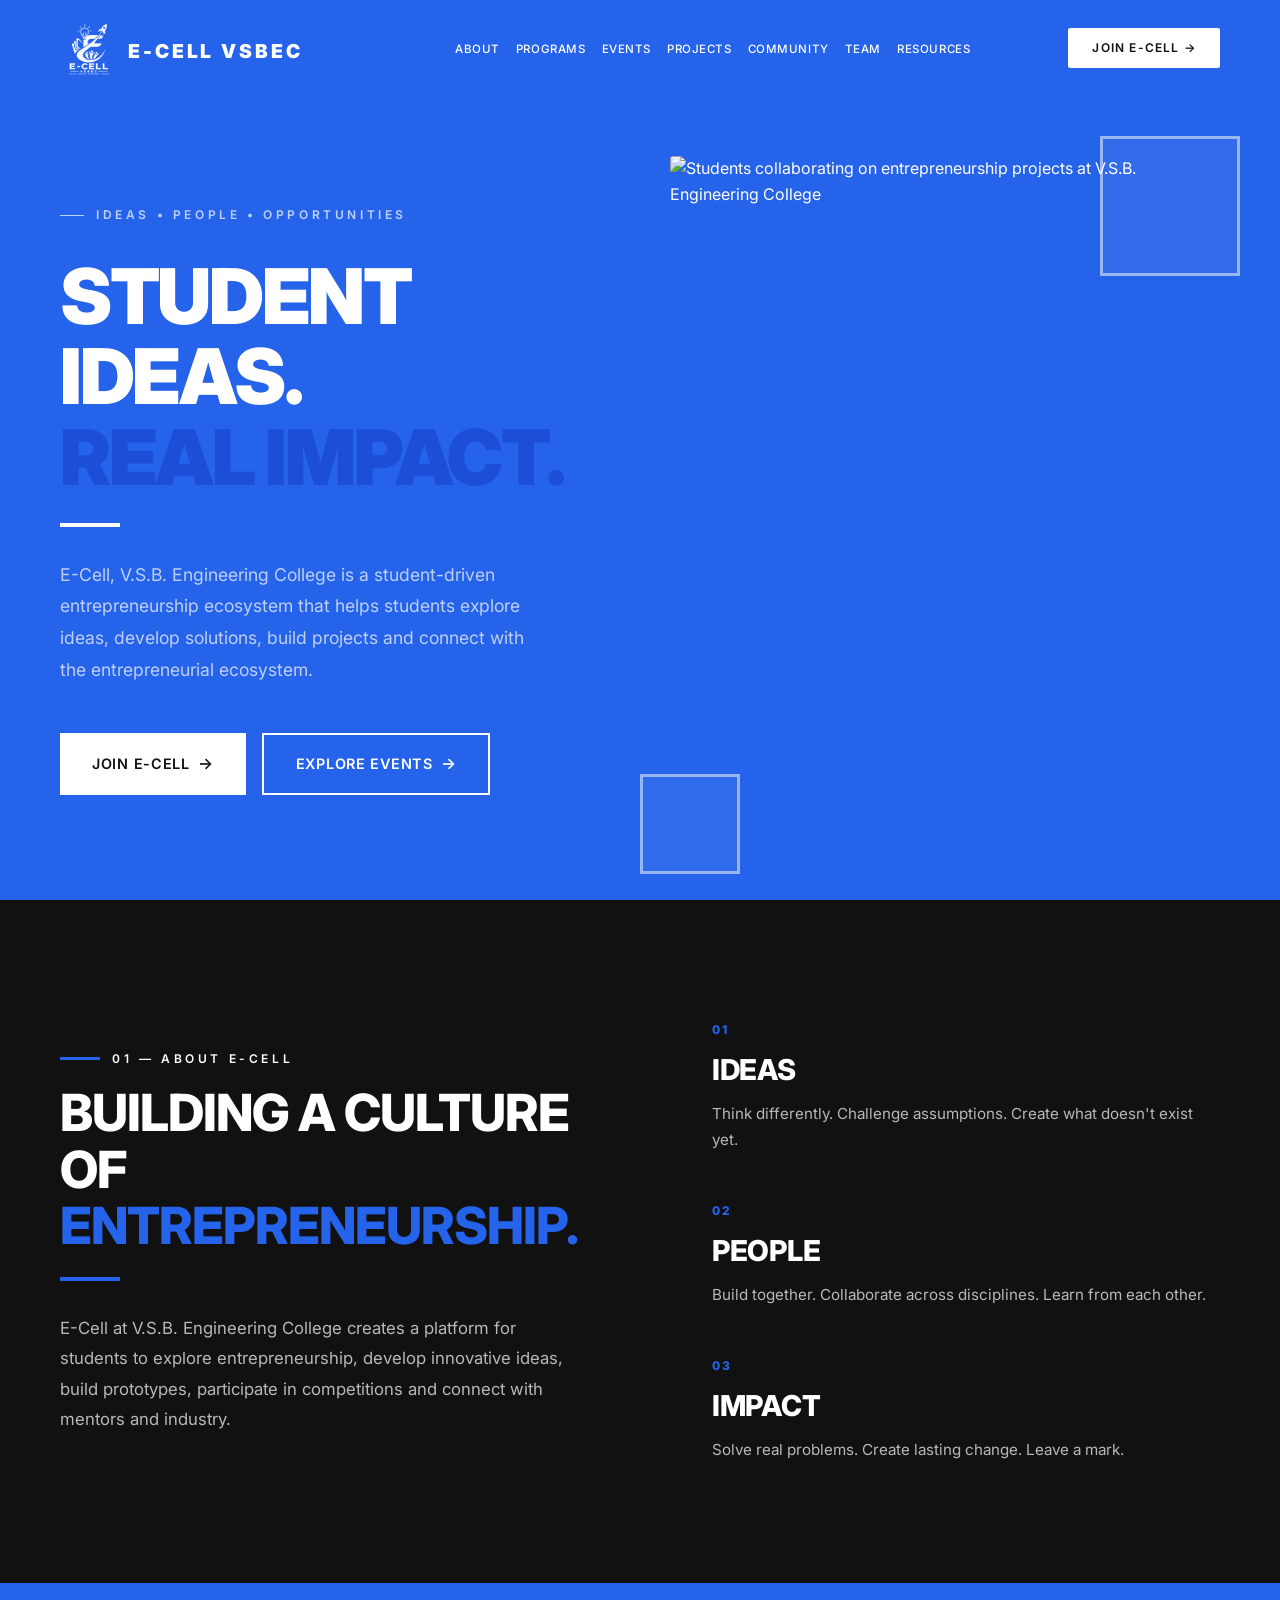
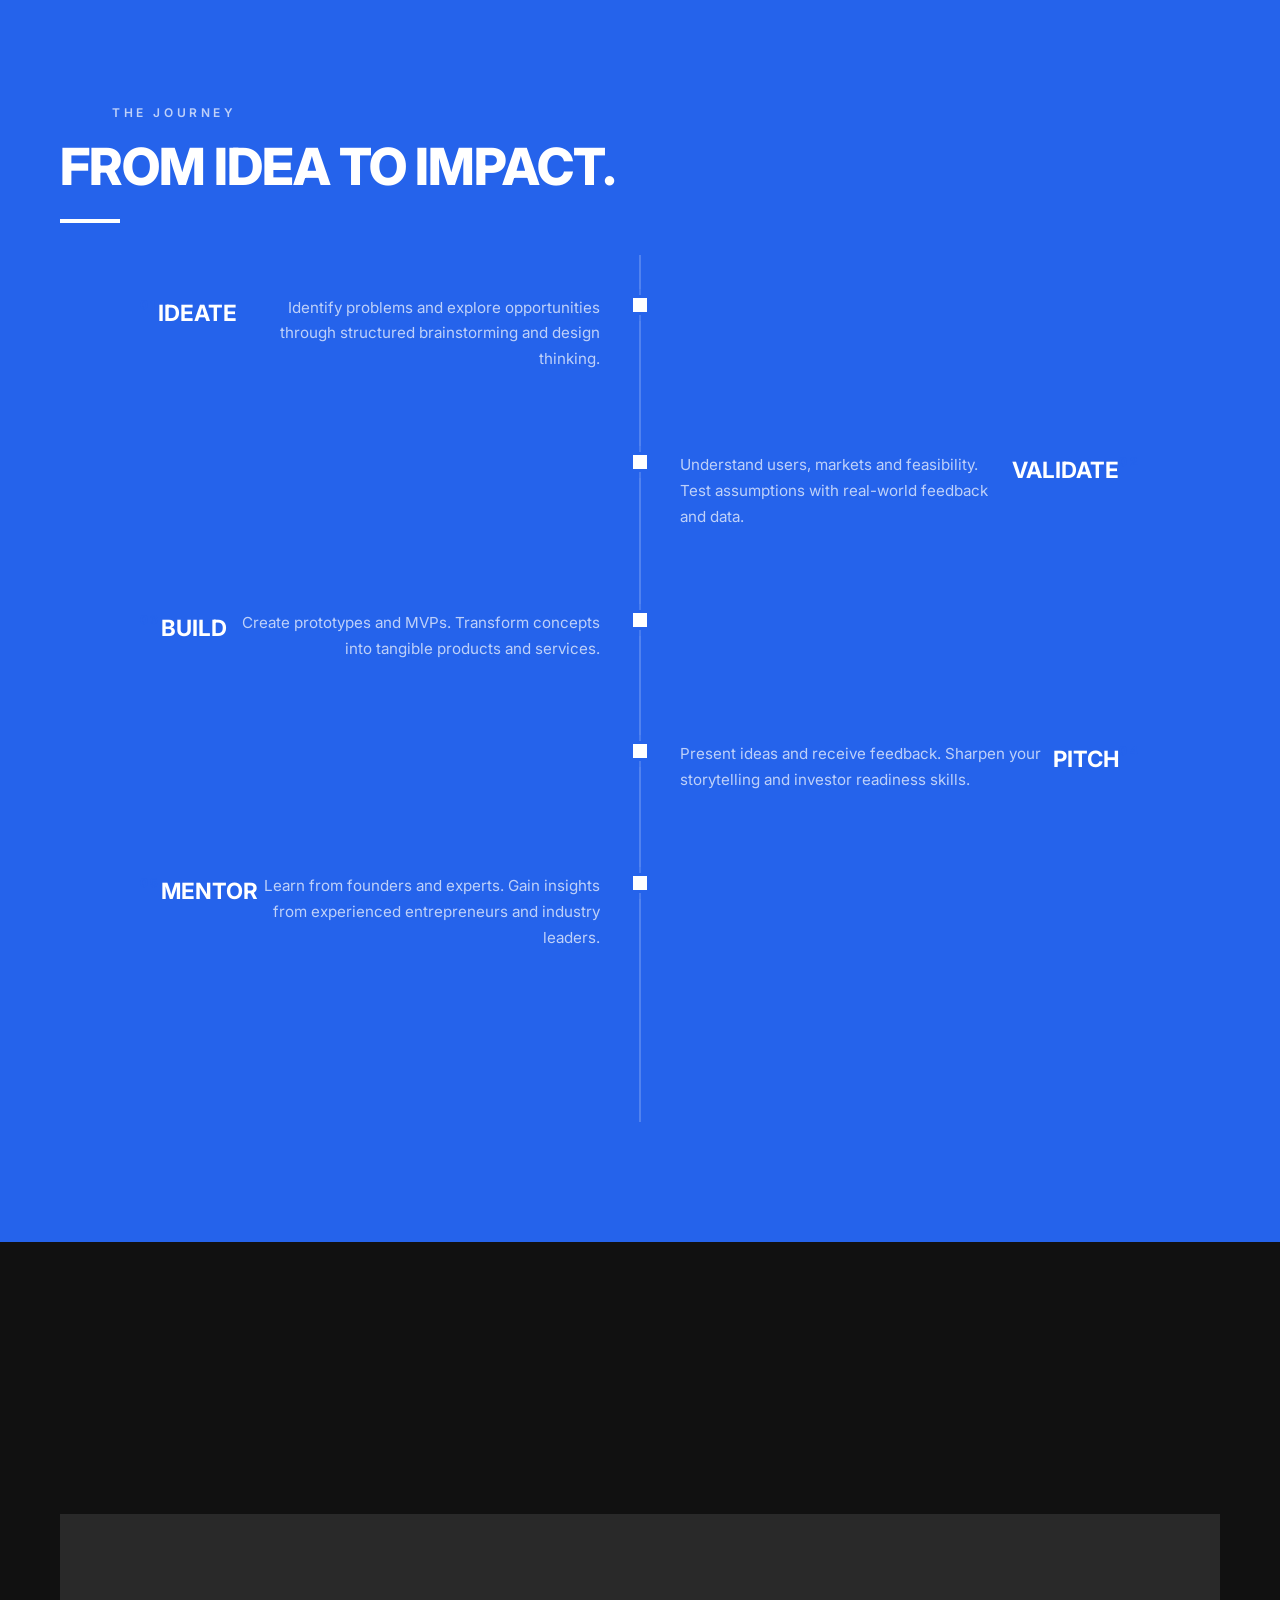
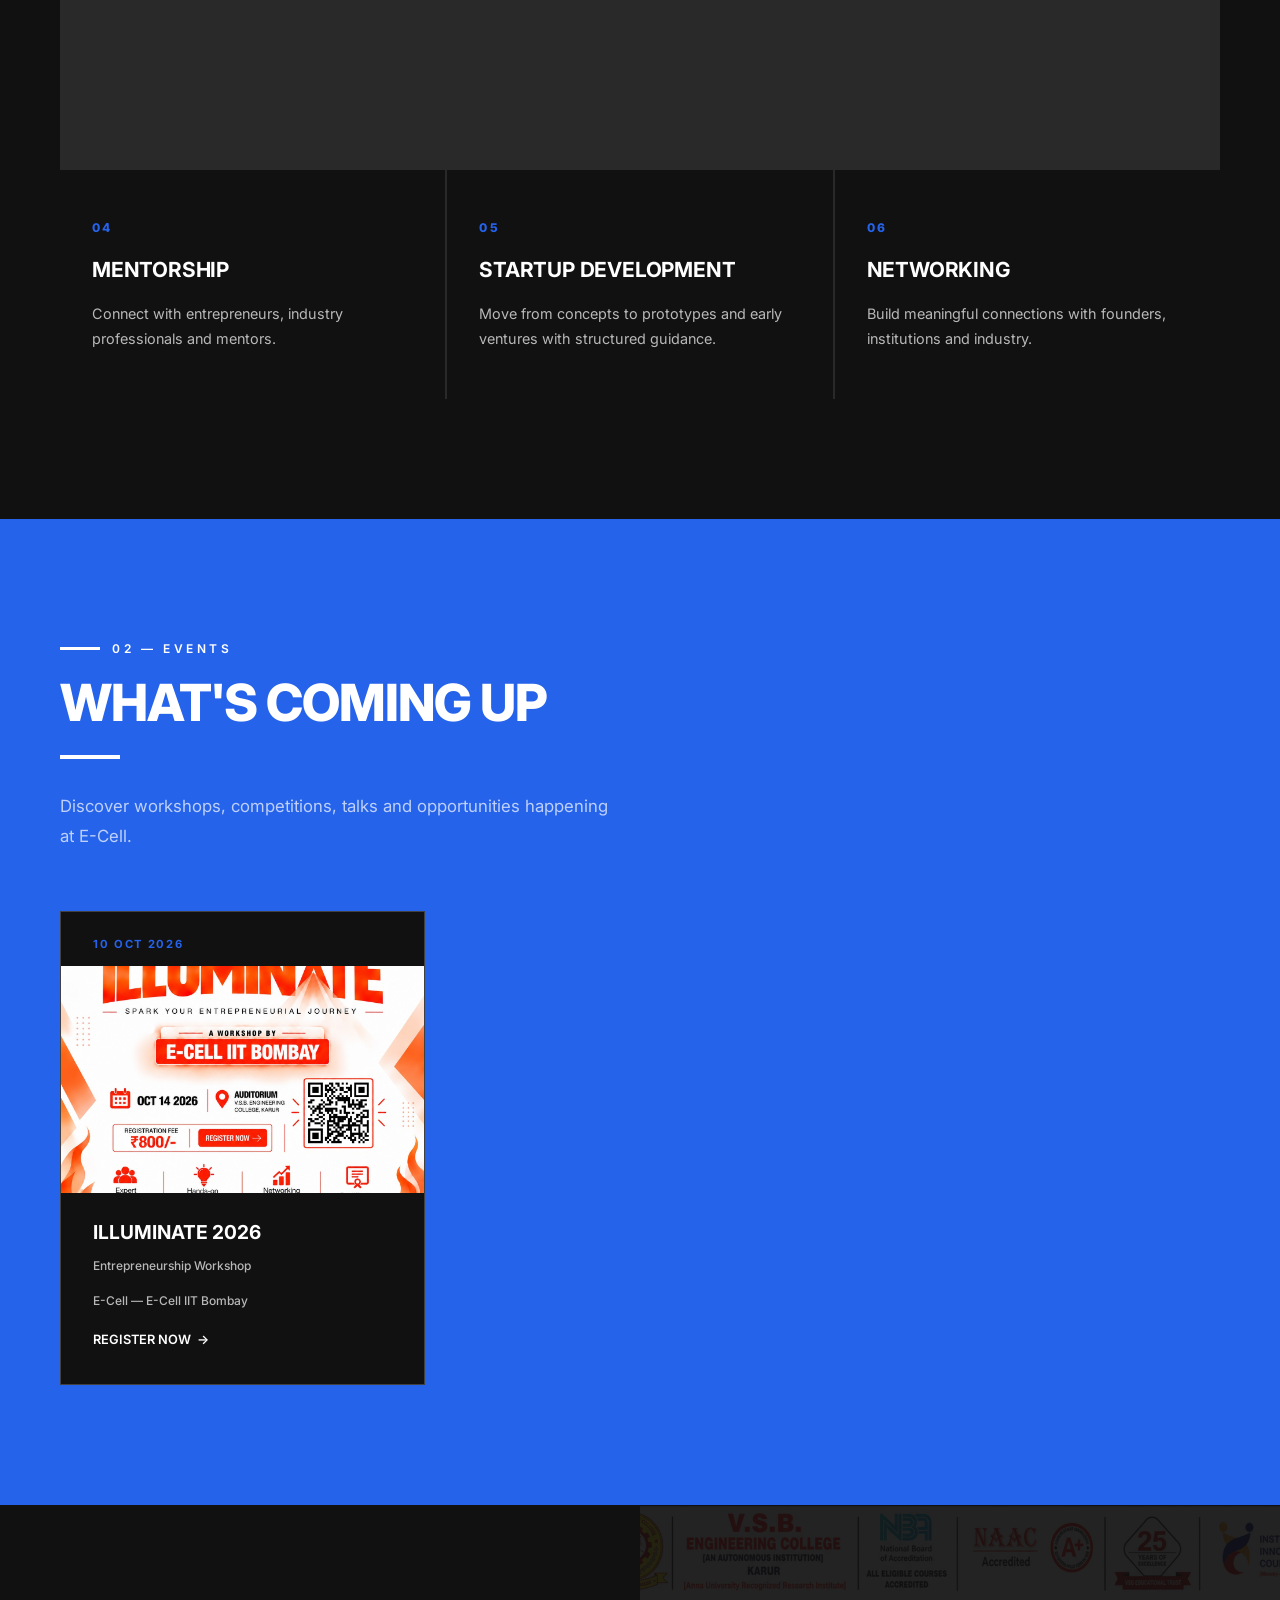
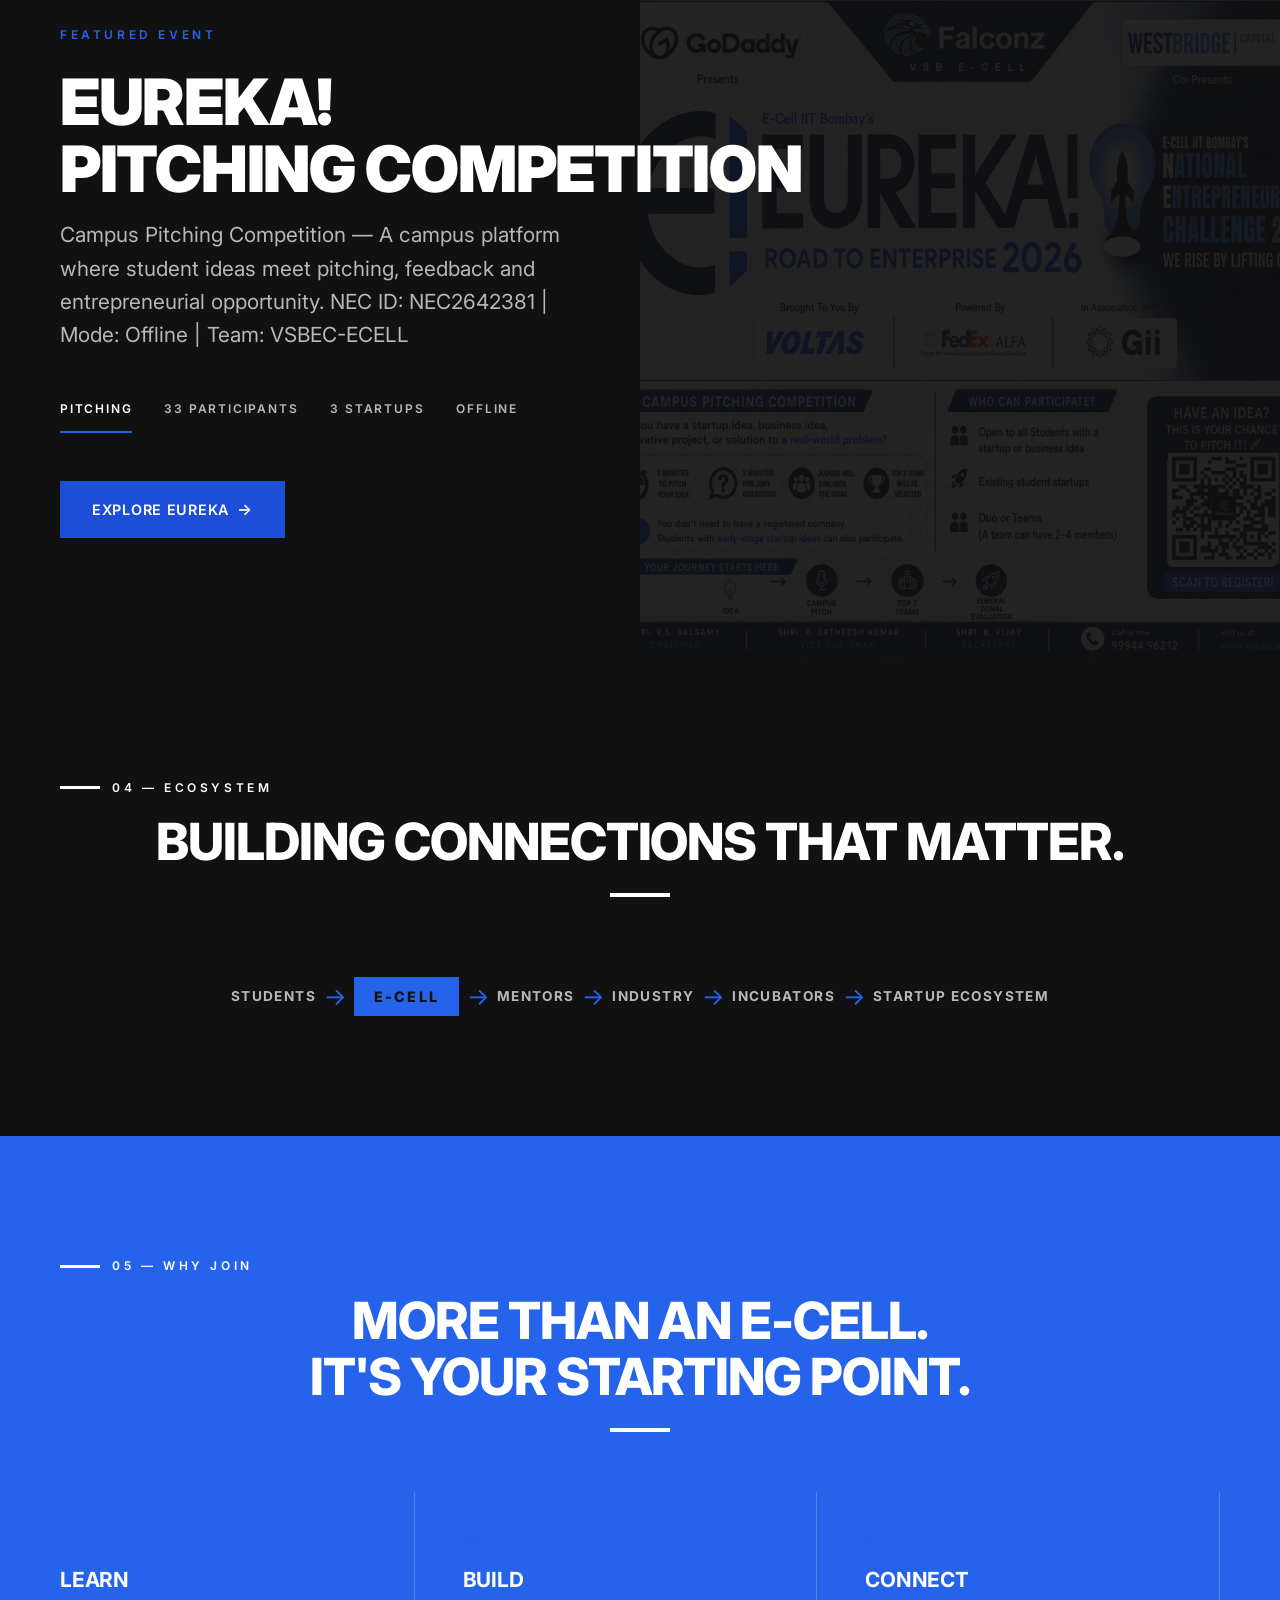
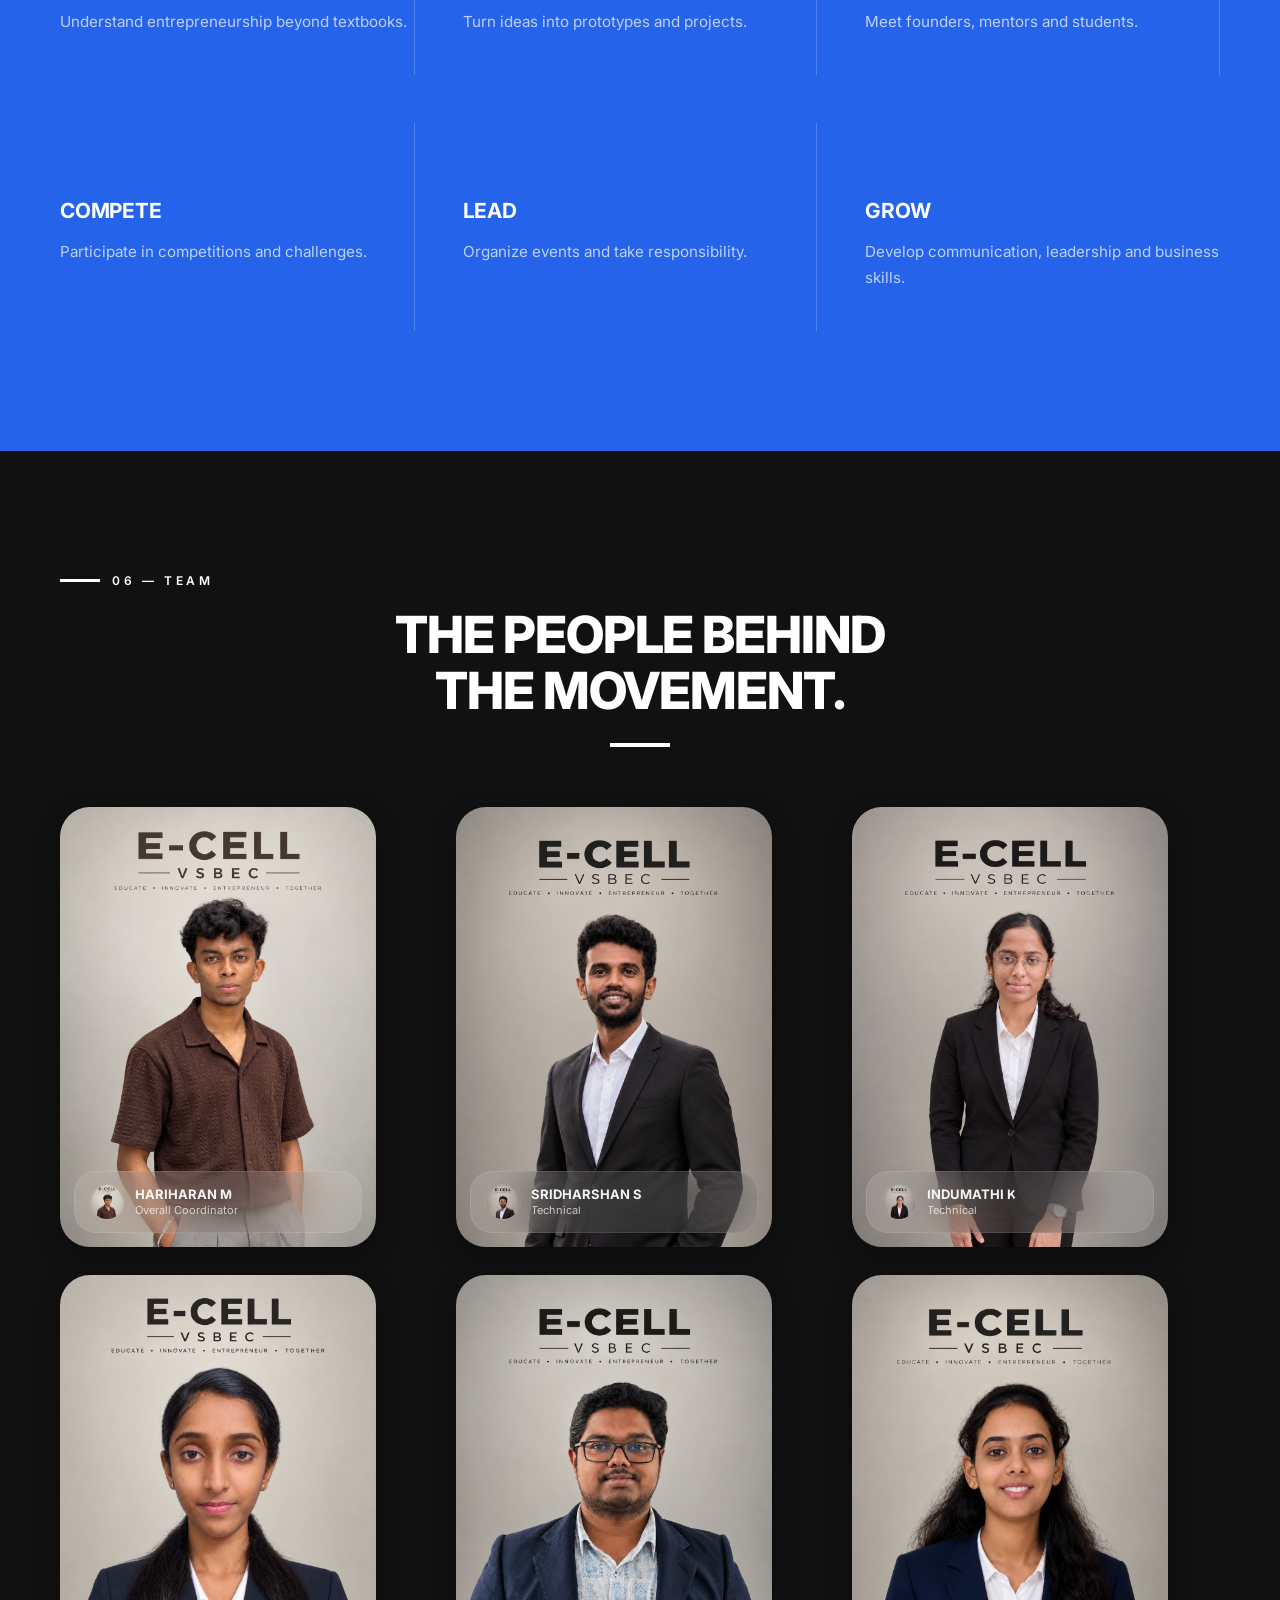
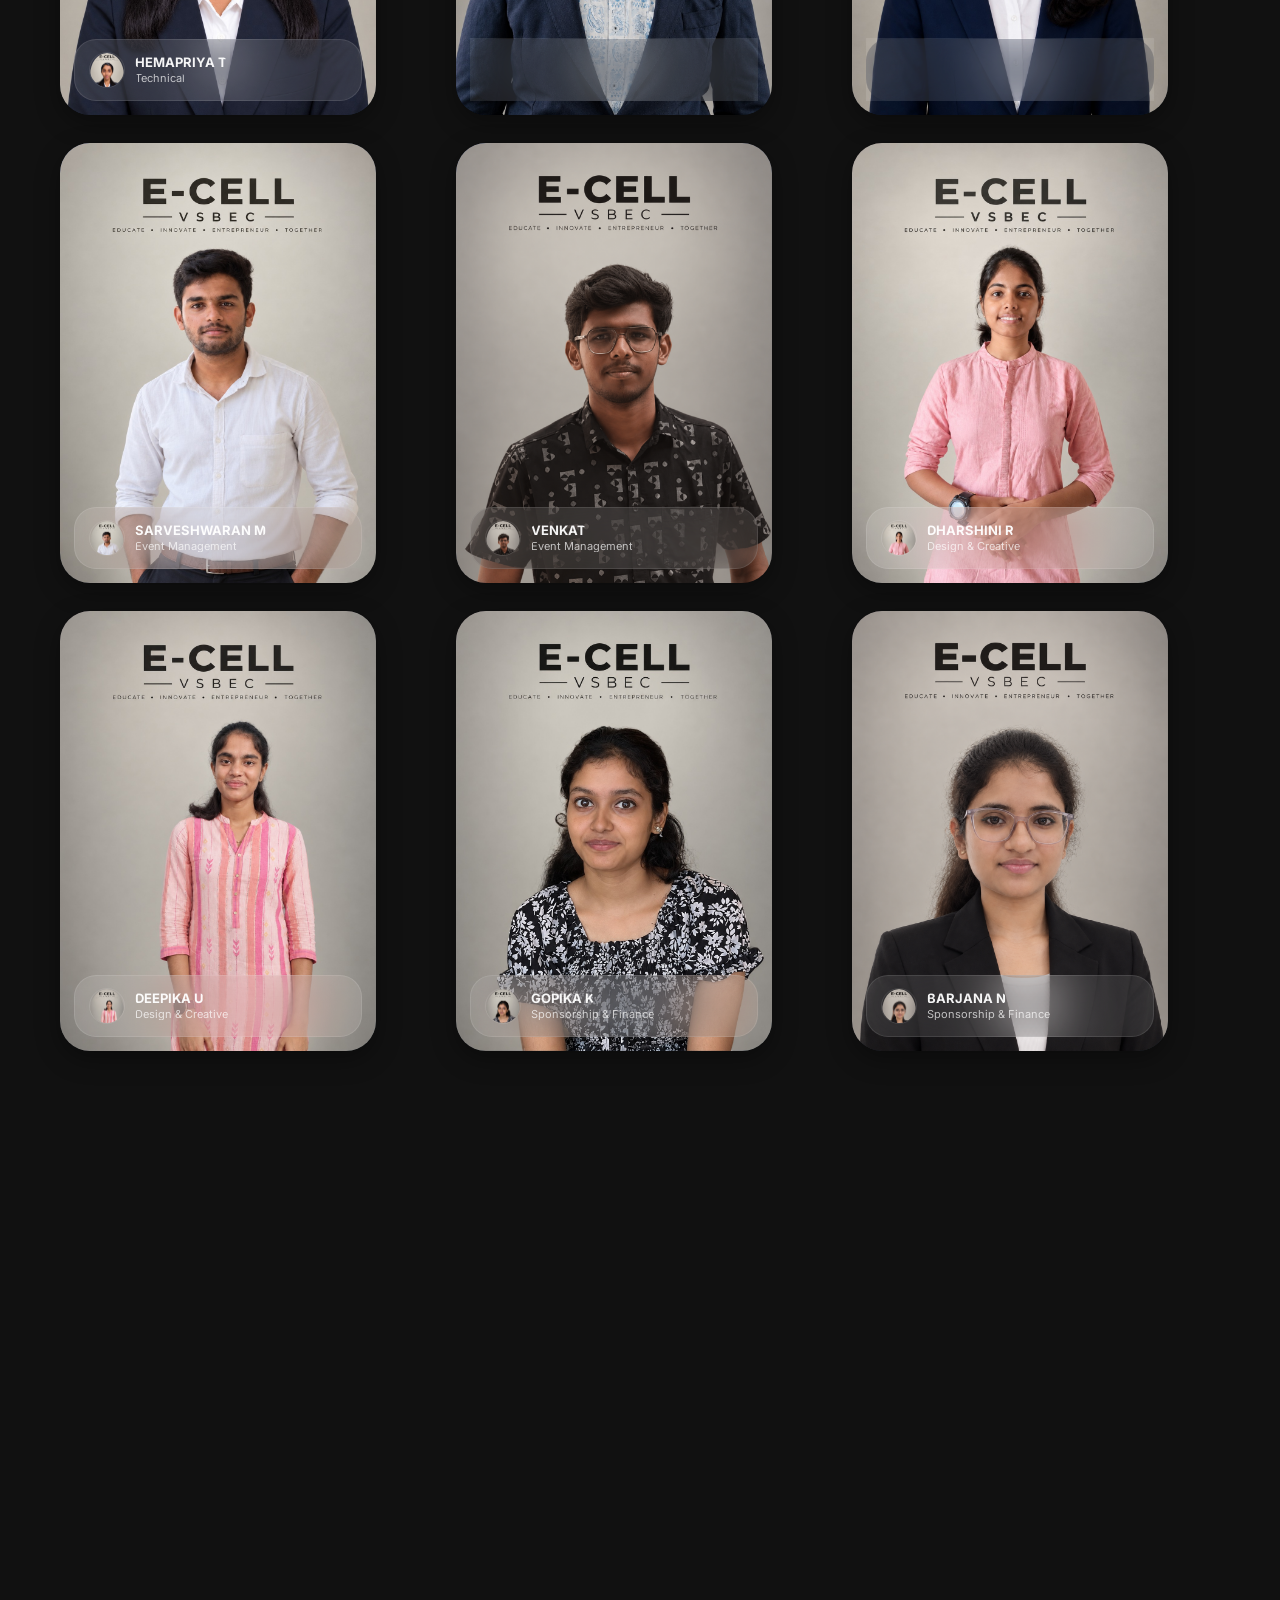
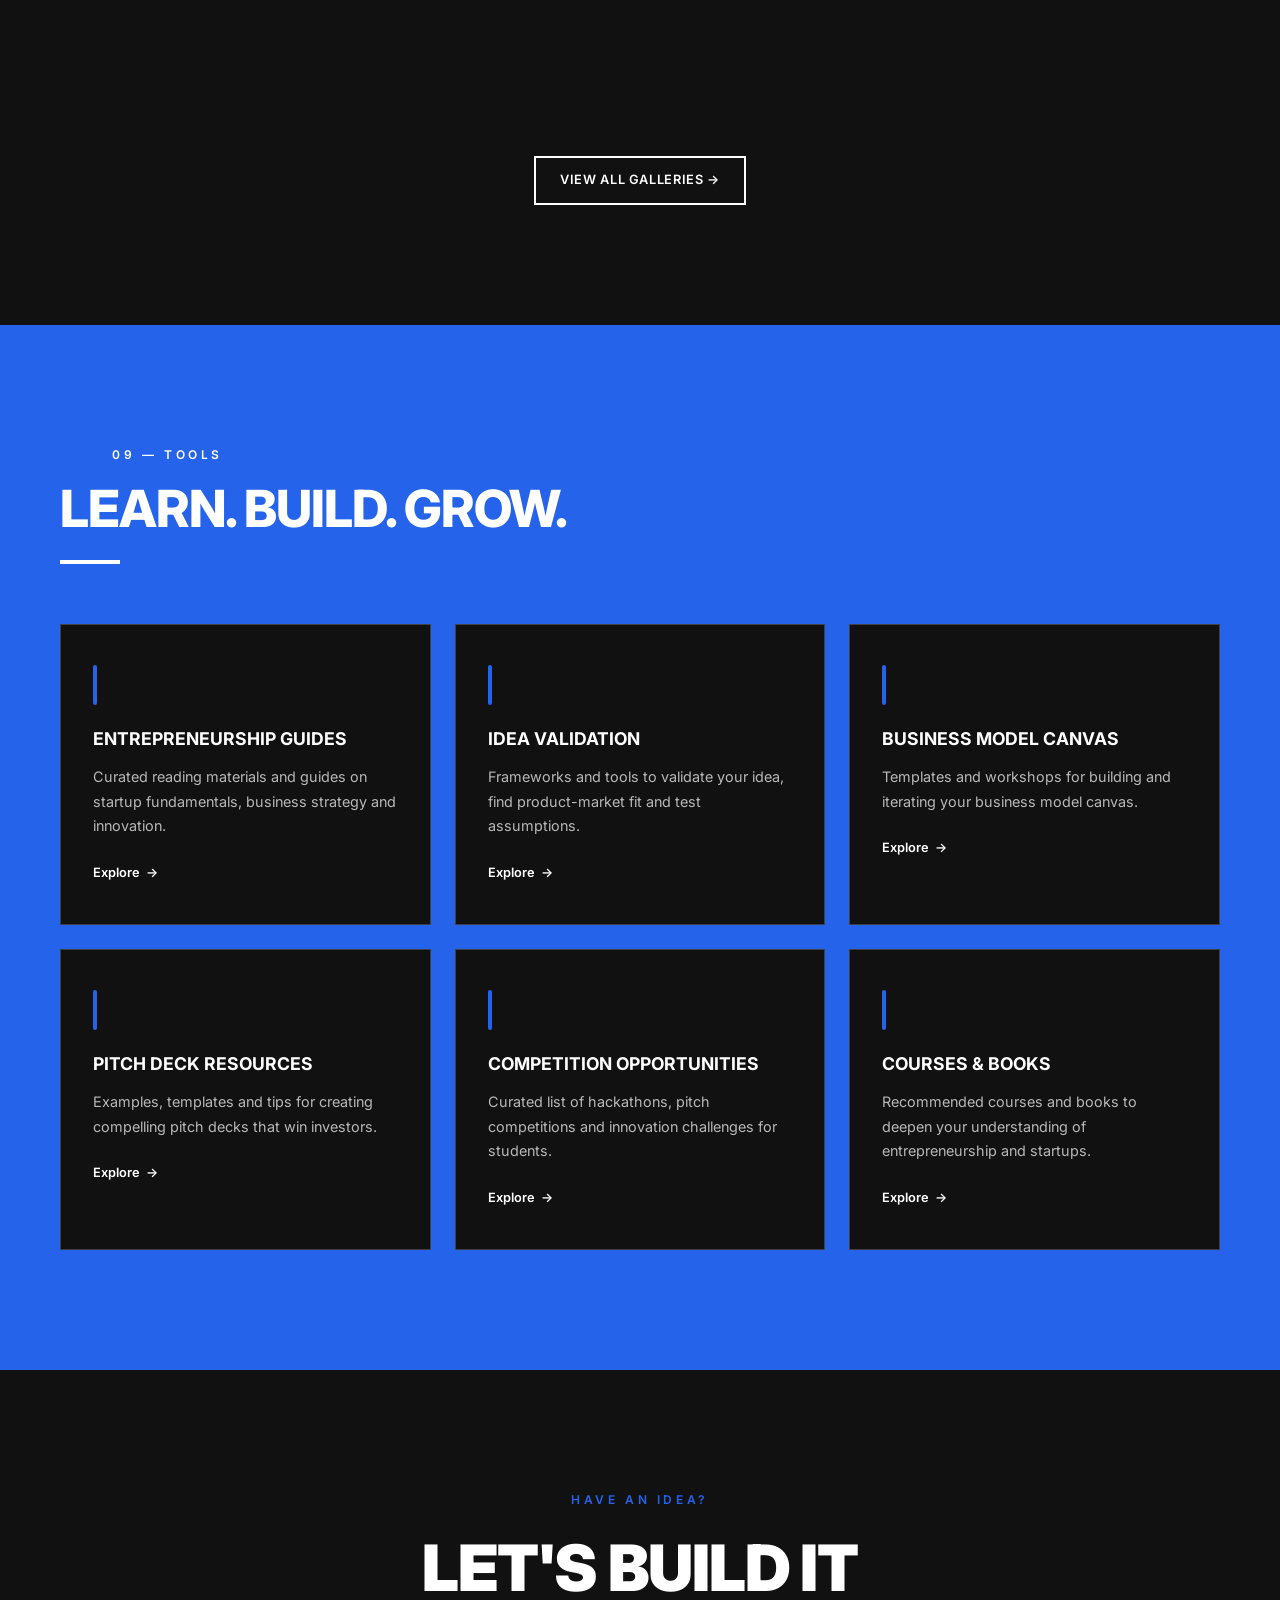
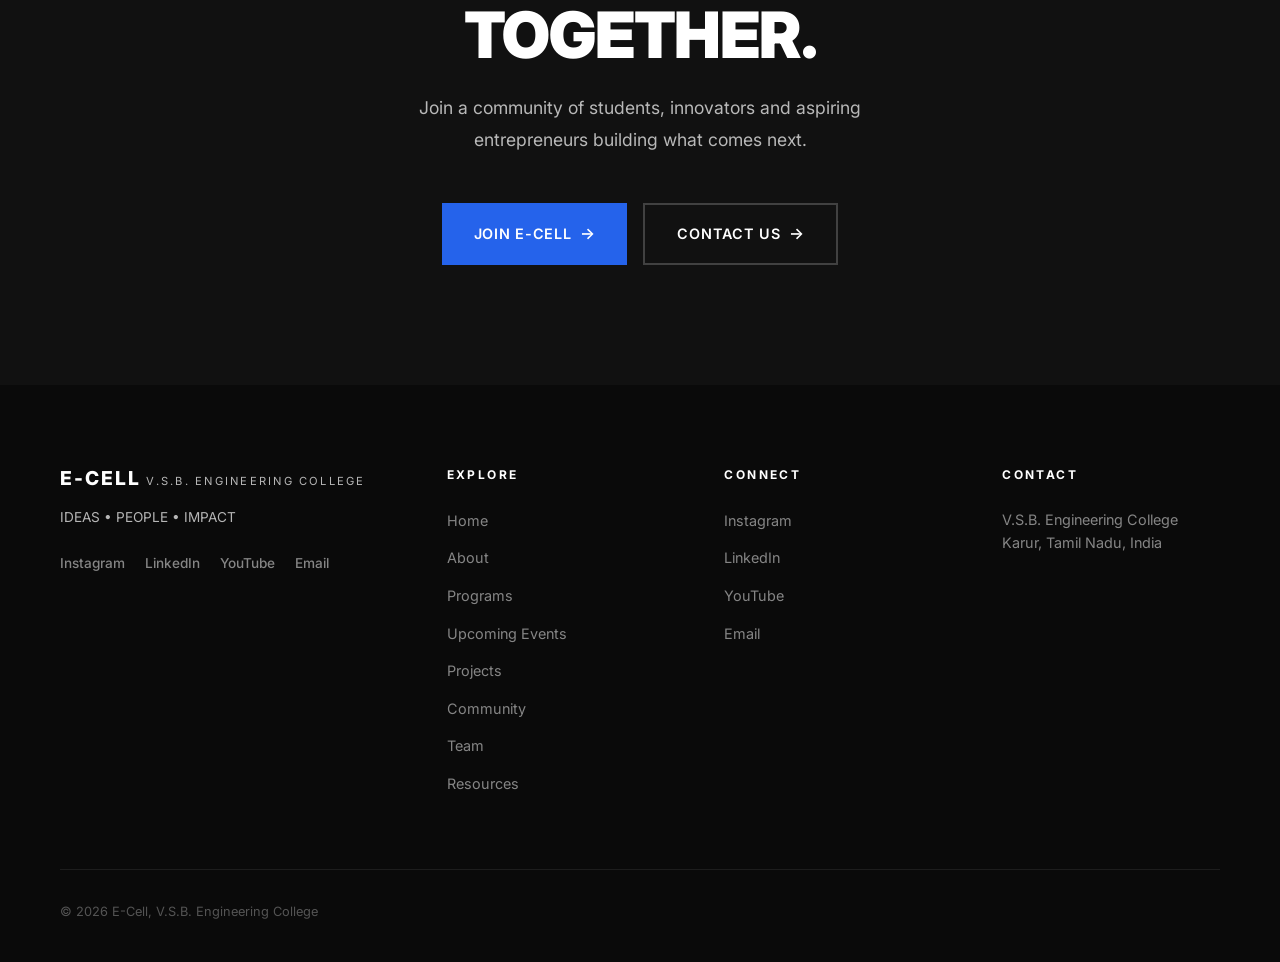
==== index.html @ a652d94c "Trim gallery to Pitching and Team; fix dead Unsplash images" ====
<!DOCTYPE html>
<html lang="en">
<head>
  <meta charset="UTF-8">
  <meta name="viewport" content="width=device-width, initial-scale=1.0">
  <title>E-Cell | V.S.B. Engineering College</title>
  <meta name="description" content="E-Cell, V.S.B. Engineering College &mdash; empowering students through entrepreneurship, innovation, mentorship, competitions and startup opportunities.">
  <meta name="keywords" content="E-Cell, V.S.B. Engineering College, entrepreneurship, student startup, innovation, Karur">
  <meta name="author" content="E-Cell, V.S.B. Engineering College">
  <meta property="og:title" content="E-Cell | V.S.B. Engineering College">
  <meta property="og:description" content="E-Cell, V.S.B. Engineering College &mdash; empowering students through entrepreneurship, innovation, mentorship, competitions and startup opportunities.">
  <meta property="og:type" content="website">
  <meta property="og:url" content="https://e-cell.vsb.ac.in">
  <meta property="og:image" content="images/e-cell-logo.png">
  <meta name="twitter:card" content="summary_large_image">
  <meta name="twitter:title" content="E-Cell | V.S.B. Engineering College">
  <meta name="twitter:description" content="E-Cell, V.S.B. Engineering College &mdash; empowering students through entrepreneurship, innovation, mentorship, competitions and startup opportunities.">
  <link rel="icon" type="image/png" sizes="32x32" href="images/favicon-32.png">
  <link rel="icon" type="image/png" sizes="16x16" href="images/favicon-16.png">
  <link rel="preconnect" href="https://fonts.googleapis.com">
  <link rel="preconnect" href="https://fonts.gstatic.com" crossorigin>
  <link href="https://fonts.googleapis.com/css2?family=Inter:wght@300;400;500;600;700;800;900&display=swap" rel="stylesheet">
  <link rel="stylesheet" href="css/style.css">
  <link rel="stylesheet" href="css/ProfileCard.css">
</head>
<body>
  <a href="#main-content" class="skip-link">Skip to main content</a>

  <!-- Navigation -->
  <nav class="nav" id="navbar" role="navigation" aria-label="Main navigation">
    <div class="container nav__inner">
      <a href="#" class="nav__brand" aria-label="E-Cell Home">
        <img src="images/e-cell-logo.png" alt="E-CELL" style="height: 56px; width: 56px; object-fit: contain;" loading="lazy" width="1254" height="1254">
        <small>E-CELL VSBEC</small>
      </a>
      <ul class="nav__links" id="navLinks">
        <li><a href="#home" class="active">Home</a></li>
        <li><a href="#about">About</a></li>
        <li><a href="#programs">Programs</a></li>
        <li><a href="#events">Events</a></li>
        <li><a href="#projects">Projects</a></li>
        <li><a href="#community">Community</a></li>
        <li><a href="#team">Team</a></li>
        <li><a href="#resources">Resources</a></li>
      </ul>
      <a href="#join" class="nav__cta desktop-only">JOIN E-CELL &rarr;</a>
      <button class="nav__toggle" id="navToggle" aria-label="Toggle navigation menu" aria-expanded="false">
        <span></span>
        <span></span>
        <span></span>
      </button>
    </div>
  </nav>

  <!-- Mobile Navigation -->
  <div class="nav__mobile" id="navMobile" role="dialog" aria-label="Mobile navigation">
    <a href="#home">HOME</a>
    <a href="#about">ABOUT</a>
    <a href="#programs">PROGRAMS</a>
    <a href="#events">EVENTS</a>
    <a href="#projects">PROJECTS</a>
    <a href="#community">COMMUNITY</a>
    <a href="#team">TEAM</a>
    <a href="#resources">RESOURCES</a>
    <a href="#join" class="btn btn-primary" style="margin-top: 24px;">JOIN E-CELL &rarr;</a>
  </div>

  <!-- Main Content -->
  <main id="main-content">

    <!-- Hero Section -->
    <section class="hero" id="home" aria-label="Hero">
      <div class="container hero__grid">
        <div class="hero__content reveal">
          <p class="hero__label">IDEAS &bull; PEOPLE &bull; OPPORTUNITIES</p>
          <h1 class="hero__heading">
            STUDENT IDEAS.<br>
            <span class="highlight">REAL IMPACT.</span>
          </h1>
          <div class="red-line" aria-hidden="true"></div>
          <p class="hero__description">
            E-Cell, V.S.B. Engineering College is a student-driven entrepreneurship ecosystem that helps students explore ideas, develop solutions, build projects and connect with the entrepreneurial ecosystem.
          </p>
          <div class="hero__actions">
            <a href="#join" class="btn btn-primary">
              JOIN E-CELL <span class="arrow" aria-hidden="true">&rarr;</span>
            </a>
            <a href="#events" class="btn btn-outline">
              EXPLORE EVENTS <span class="arrow" aria-hidden="true">&rarr;</span>
            </a>
          </div>
        </div>
        <div class="hero__visual reveal">
          <div class="hero__geometric hero__geometric--1" aria-hidden="true"></div>
          <div class="hero__geometric hero__geometric--2" aria-hidden="true"></div>
          <div class="hero__image-wrapper">
            <img src="https://images.unsplash.com/photo-1522202176988-66273c2fd55f?w=800&q=80&fit=crop" alt="Students collaborating on entrepreneurship projects at V.S.B. Engineering College" loading="eager" width="800" height="1000">
          </div>
        </div>
      </div>
    </section>

    <!-- About E-CELL -->
    <section class="about" id="about" aria-label="About E-Cell">
      <div class="container">
        <div class="about__content">
          <div class="about__text reveal">
            <p class="section-label">01 &mdash; ABOUT E-CELL</p>
            <h2 class="section-heading">
              BUILDING A CULTURE OF<br>
              <span>ENTREPRENEURSHIP.</span>
            </h2>
            <div class="red-line" aria-hidden="true"></div>
            <p class="section-text" style="margin-top: 24px;">
              E-Cell at V.S.B. Engineering College creates a platform for students to explore entrepreneurship, develop innovative ideas, build prototypes, participate in competitions and connect with mentors and industry.
            </p>
          </div>
          <div class="about__blocks">
            <div class="about__block reveal">
              <p class="about__block-number">01</p>
              <h3 class="about__block-title">IDEAS</h3>
              <p class="about__block-desc">Think differently. Challenge assumptions. Create what doesn't exist yet.</p>
            </div>
            <div class="about__block reveal">
              <p class="about__block-number">02</p>
              <h3 class="about__block-title">PEOPLE</h3>
              <p class="about__block-desc">Build together. Collaborate across disciplines. Learn from each other.</p>
            </div>
            <div class="about__block reveal">
              <p class="about__block-number">03</p>
              <h3 class="about__block-title">IMPACT</h3>
              <p class="about__block-desc">Solve real problems. Create lasting change. Leave a mark.</p>
            </div>
          </div>
        </div>
      </div>
    </section>

    <!-- From Idea to Impact Timeline -->
    <section class="timeline" id="journey" aria-label="Entrepreneurial Journey">
      <div class="container">
        <div class="reveal">
          <p class="section-label">THE JOURNEY</p>
          <h2 class="section-heading">FROM IDEA TO IMPACT.</h2>
          <div class="red-line" aria-hidden="true"></div>
        </div>
        <div class="timeline__container">
          <div class="timeline__line" aria-hidden="true"></div>
          <div class="timeline__steps">
            <div class="timeline__step reveal">
              <div class="timeline__dot" aria-hidden="true"></div>
              <span class="timeline__step-number">01</span>
              <h3 class="timeline__step-title">IDEATE</h3>
              <p class="timeline__step-desc">Identify problems and explore opportunities through structured brainstorming and design thinking.</p>
            </div>
            <div class="timeline__step reveal">
              <div class="timeline__dot" aria-hidden="true"></div>
              <span class="timeline__step-number">02</span>
              <h3 class="timeline__step-title">VALIDATE</h3>
              <p class="timeline__step-desc">Understand users, markets and feasibility. Test assumptions with real-world feedback and data.</p>
            </div>
            <div class="timeline__step reveal">
              <div class="timeline__dot" aria-hidden="true"></div>
              <span class="timeline__step-number">03</span>
              <h3 class="timeline__step-title">BUILD</h3>
              <p class="timeline__step-desc">Create prototypes and MVPs. Transform concepts into tangible products and services.</p>
            </div>
            <div class="timeline__step reveal">
              <div class="timeline__dot" aria-hidden="true"></div>
              <span class="timeline__step-number">04</span>
              <h3 class="timeline__step-title">PITCH</h3>
              <p class="timeline__step-desc">Present ideas and receive feedback. Sharpen your storytelling and investor readiness skills.</p>
            </div>
            <div class="timeline__step reveal">
              <div class="timeline__dot" aria-hidden="true"></div>
              <span class="timeline__step-number">05</span>
              <h3 class="timeline__step-title">MENTOR</h3>
              <p class="timeline__step-desc">Learn from founders and experts. Gain insights from experienced entrepreneurs and industry leaders.</p>
            </div>
            <div class="timeline__step reveal">
              <div class="timeline__dot" aria-hidden="true"></div>
              <span class="timeline__step-number">06</span>
              <h3 class="timeline__step-title">LAUNCH</h3>
              <p class="timeline__step-desc">Take ideas into the real world. Deploy, scale and make a measurable impact in your community.</p>
            </div>
          </div>
        </div>
      </div>
    </section>

    <!-- Programs -->
    <section class="programs" id="programs" aria-label="Programs">
      <div class="container">
        <div class="reveal">
          <p class="section-label">WHAT WE OFFER</p>
          <h2 class="section-heading">PROGRAMS THAT MOVE IDEAS FORWARD.</h2>
          <div class="red-line" aria-hidden="true"></div>
        </div>
        <div class="programs__grid">
          <div class="program-card reveal">
            <p class="program-card__number">01</p>
            <h3 class="program-card__title">WORKSHOPS</h3>
            <p class="program-card__desc">Hands-on sessions covering entrepreneurship, innovation, business models and startup building.</p>
          </div>
          <div class="program-card reveal">
            <p class="program-card__number">02</p>
            <h3 class="program-card__title">PITCHING</h3>
            <p class="program-card__desc">Opportunities to present ideas, receive feedback and improve pitching skills.</p>
          </div>
          <div class="program-card reveal">
            <p class="program-card__number">03</p>
            <h3 class="program-card__title">COMPETITIONS</h3>
            <p class="program-card__desc">Participate in hackathons, pitch competitions and innovation challenges.</p>
          </div>
          <div class="program-card reveal">
            <p class="program-card__number">04</p>
            <h3 class="program-card__title">MENTORSHIP</h3>
            <p class="program-card__desc">Connect with entrepreneurs, industry professionals and mentors.</p>
          </div>
          <div class="program-card reveal">
            <p class="program-card__number">05</p>
            <h3 class="program-card__title">STARTUP DEVELOPMENT</h3>
            <p class="program-card__desc">Move from concepts to prototypes and early ventures with structured guidance.</p>
          </div>
          <div class="program-card reveal">
            <p class="program-card__number">06</p>
            <h3 class="program-card__title">NETWORKING</h3>
            <p class="program-card__desc">Build meaningful connections with founders, institutions and industry.</p>
          </div>
        </div>
      </div>
    </section>

    <!-- Upcoming Events -->
    <section class="events" id="events" aria-label="Upcoming Events">
      <div class="container">
        <div class="events__header reveal">
          <div>
            <p class="section-label">02 &mdash; EVENTS</p>
            <h2 class="section-heading">WHAT'S COMING UP</h2>
            <div class="red-line" aria-hidden="true"></div>
            <p class="section-text" style="margin-top: 24px;">Discover workshops, competitions, talks and opportunities happening at E-Cell.</p>
          </div>
        </div>
<div class="events__grid">
           <div class="event-card reveal">
             <p class="event-card__date">10 OCT 2026</p>
             <div class="event-card__image">
               <img src="images/illuminate-brochure.jpg" alt="ILLUMINATE 2026 Entrepreneurship Workshop" loading="lazy" width="1254" height="1254">
             </div>
             <div class="event-card__body">
               <h3 class="event-card__title">ILLUMINATE 2026</h3>
               <p class="event-card__tag">Entrepreneurship Workshop</p>
               <p class="event-card__tag">E-Cell &mdash; E-Cell IIT Bombay</p>
               <a href="illuminate.html" class="event-card__cta">REGISTER NOW <span class="arrow" aria-hidden="true">&rarr;</span></a>
             </div>
           </div>
         </div>
      </div>
    </section>

    <!-- Featured Event -->
    <section class="featured-event" id="eureka" aria-label="Featured Event">
      <img class="featured-event__image" src="images/eureka-poster.png" alt="EUREKA 2026 Pitching Competition" loading="lazy" aria-hidden="true">
      <div class="container">
        <div class="featured-event__content reveal">
          <p class="featured-event__label">FEATURED EVENT</p>
          <h2 class="featured-event__heading">
            EUREKA!<br>PITCHING COMPETITION
          </h2>
          <p class="featured-event__subheading">
            Campus Pitching Competition &mdash; A campus platform where student ideas meet pitching, feedback and entrepreneurial opportunity. NEC ID: NEC2642381 | Mode: Offline | Team: VSBEC-ECELL
          </p>
          <div class="featured-event__tags">
            <span class="featured-event__tag">PITCHING</span>
            <span class="featured-event__tag">33 PARTICIPANTS</span>
            <span class="featured-event__tag">3 STARTUPS</span>
            <span class="featured-event__tag">OFFLINE</span>
          </div>
          <a href="eureka.html" class="btn btn-red">
            EXPLORE EUREKA <span class="arrow" aria-hidden="true">&rarr;</span>
          </a>
        </div>
      </div>
    </section>


    <!-- Ecosystem -->
    <section class="ecosystem" id="community" aria-label="Ecosystem">
      <div class="container">
        <div class="reveal" style="text-align: center;">
          <p class="section-label section-label--center">04 &mdash; ECOSYSTEM</p>
          <h2 class="section-heading">BUILDING CONNECTIONS THAT MATTER.</h2>
          <div class="red-line" aria-hidden="true" style="margin-left: auto; margin-right: auto;"></div>
        </div>
        <div class="ecosystem__flow">
          <div class="ecosystem__step reveal">
            <span class="ecosystem__step-text">Students</span>
          </div>
          <span class="ecosystem__arrow" aria-hidden="true">&rarr;</span>
          <div class="ecosystem__step">
            <div class="ecosystem__step ecosystem__center">E-CELL</div>
          </div>
          <span class="ecosystem__arrow" aria-hidden="true">&rarr;</span>
          <div class="ecosystem__step reveal">
            <span class="ecosystem__step-text">Mentors</span>
          </div>
          <span class="ecosystem__arrow" aria-hidden="true">&rarr;</span>
          <div class="ecosystem__step">
            <span class="ecosystem__step-text">Industry</span>
          </div>
          <span class="ecosystem__arrow" aria-hidden="true">&rarr;</span>
          <div class="ecosystem__step">
            <span class="ecosystem__step-text">Incubators</span>
          </div>
          <span class="ecosystem__arrow" aria-hidden="true">&rarr;</span>
          <div class="ecosystem__step">
            <span class="ecosystem__step-text">Startup Ecosystem</span>
          </div>
        </div>
      </div>
    </section>

    <!-- Why Join E-CELL -->
    <section class="why-join" id="why-join" aria-label="Why Join">
      <div class="container">
        <div class="reveal" style="text-align: center;">
          <p class="section-label section-label--center">05 &mdash; WHY JOIN</p>
          <h2 class="section-heading">MORE THAN AN E-CELL.<br>IT'S YOUR STARTING POINT.</h2>
          <div class="red-line" aria-hidden="true" style="margin-left: auto; margin-right: auto;"></div>
        </div>
        <div class="why-join__grid">
          <div class="why-join__item reveal">
            <p class="why-join__number">01</p>
            <h3 class="why-join__title">LEARN</h3>
            <p class="why-join__desc">Understand entrepreneurship beyond textbooks.</p>
          </div>
          <div class="why-join__item reveal">
            <p class="why-join__number">02</p>
            <h3 class="why-join__title">BUILD</h3>
            <p class="why-join__desc">Turn ideas into prototypes and projects.</p>
          </div>
          <div class="why-join__item reveal">
            <p class="why-join__number">03</p>
            <h3 class="why-join__title">CONNECT</h3>
            <p class="why-join__desc">Meet founders, mentors and students.</p>
          </div>
          <div class="why-join__item reveal">
            <p class="why-join__number">04</p>
            <h3 class="why-join__title">COMPETE</h3>
            <p class="why-join__desc">Participate in competitions and challenges.</p>
          </div>
          <div class="why-join__item reveal">
            <p class="why-join__number">05</p>
            <h3 class="why-join__title">LEAD</h3>
            <p class="why-join__desc">Organize events and take responsibility.</p>
          </div>
          <div class="why-join__item reveal">
            <p class="why-join__number">06</p>
            <h3 class="why-join__title">GROW</h3>
            <p class="why-join__desc">Develop communication, leadership and business skills.</p>
          </div>
        </div>
      </div>
    </section>

    <!-- Team -->
    <section class="team" id="team" aria-label="Team">
      <div class="container">
        <div class="reveal" style="text-align: center;">
          <p class="section-label section-label--center">06 &mdash; TEAM</p>
          <h2 class="section-heading">THE PEOPLE BEHIND<br>THE MOVEMENT.</h2>
          <div class="red-line" aria-hidden="true" style="margin-left: auto; margin-right: auto;"></div>
        </div>
        <div class="team__grid team__grid--profile">
          <!-- HARIHARAN M -->
          <div class="pc-card-wrapper" data-name="HARIHARAN M" onclick="window.open('https://www.linkedin.com/in/hariharan-m-735715376/', '_blank')" data-enable-tilt="true" data-enable-mobile-tilt="false" style="--inner-gradient: linear-gradient(145deg,#2563EB8c 0%,#111111 100%); --behind-glow-color: rgba(37, 99, 235, 0.55); --behind-glow-size: 50%; --icon: none; --grain: none;"><div class="pc-card-shell">
              <section class="pc-card">
                <div class="pc-inside"><div class="pc-content pc-avatar-content">
                    <img class="avatar" src="images/hariharan-m.jpg" alt="HARIHARAN M avatar" loading="lazy" onerror="this.style.display='none'">
                    <div class="pc-user-info">
                      <div class="pc-user-details">
                        <div class="pc-mini-avatar"><img src="images/hariharan-m.jpg" alt="HARIHARAN M mini" loading="lazy" onerror="this.src='https://ui-avatars.com/api/?name=HARIHARAN+M&background=2563EB&color=fff&size=100'"></div>
                        <div class="pc-user-text"><div class="pc-handle">HARIHARAN M</div><div class="pc-status">Overall Coordinator</div></div>
                      </div>
                      </div></div>
                </div>
              </section>
            </div>
          </div>
          <!-- SRIDHARSHAN S -->
          <div class="pc-card-wrapper" data-name="SRIDHARSHAN S" onclick="window.open('https://www.linkedin.com/in/sridharshan-s-75a631389/', '_blank')" data-enable-tilt="true" style="--inner-gradient: linear-gradient(145deg,#2563EB8c 0%,#111111 100%); --behind-glow-color: rgba(37, 99, 235, 0.55); --behind-glow-size: 50%;"><div class="pc-card-shell">
              <section class="pc-card">
                <div class="pc-inside"><div class="pc-content pc-avatar-content">
                    <img class="avatar" src="images/sridharshan-s.jpg" alt="SRIDHARSHAN S avatar" loading="lazy" onerror="this.style.display='none'">
                    <div class="pc-user-info">
                      <div class="pc-user-details"><div class="pc-mini-avatar"><img src="images/sridharshan-s.jpg" alt="SRIDHARSHAN S mini" loading="lazy" onerror="this.src='https://ui-avatars.com/api/?name=SRIDHARSHAN+S&background=111111&color=FFFFFF&size=100&bold=true'"></div><div class="pc-user-text"><div class="pc-handle">SRIDHARSHAN S</div><div class="pc-status">Technical</div></div></div>
                      </div></div>
                </div>
              </section>
            </div>
          </div>
          <!-- INDUMATHI K -->
          <div class="pc-card-wrapper" data-name="INDUMATHI K" onclick="window.open('https://linkedin.com/in/indumathi-kathirvel-7899713ab', '_blank')" data-enable-tilt="true" style="--inner-gradient: linear-gradient(145deg,#60496e8c 0%,#71C4FF44 100%); --behind-glow-color: rgba(113, 196, 255, 0.45); --behind-glow-size: 50%;"><div class="pc-card-shell">
              <section class="pc-card">
                <div class="pc-inside"><div class="pc-content pc-avatar-content">
                    <img class="avatar" src="images/indhumathi-k.jpg" alt="INDUMATHI K avatar" loading="lazy" onerror="this.style.display='none'">
                    <div class="pc-user-info">
                      <div class="pc-user-details"><div class="pc-mini-avatar"><img src="images/indhumathi-k.jpg" alt="INDUMATHI K mini" loading="lazy" onerror="this.src='https://ui-avatars.com/api/?name=INDUMATHI+K&background=111111&color=FFFFFF&size=100&bold=true'"></div><div class="pc-user-text"><div class="pc-handle">INDUMATHI K</div><div class="pc-status">Technical</div></div></div>
                      </div></div>
                </div>
              </section>
            </div>
          </div>
          <!-- HEMAPRIYA T -->
          <div class="pc-card-wrapper" data-name="HEMAPRIYA T" onclick="window.open('https://www.linkedin.com/in/hemapriya-thiyagarajan-8725b23ab/', '_blank')" data-enable-tilt="true" style="--inner-gradient: linear-gradient(145deg,#60496e8c 0%,#71C4FF44 100%); --behind-glow-color: rgba(113, 196, 255, 0.45); --behind-glow-size: 50%;"><div class="pc-card-shell">
              <section class="pc-card">
                <div class="pc-inside"><div class="pc-content pc-avatar-content">
                    <img class="avatar" src="images/hemapriya-t.jpg" alt="HEMAPRIYA T avatar" loading="lazy" onerror="this.style.display='none'">
                    <div class="pc-user-info">
                      <div class="pc-user-details"><div class="pc-mini-avatar"><img src="images/hemapriya-t.jpg" alt="mini" loading="lazy" onerror="this.src='https://ui-avatars.com/api/?name=HEMAPRIYA+T&background=111111&color=FFFFFF&size=100&bold=true'"></div><div class="pc-user-text"><div class="pc-handle">HEMAPRIYA T</div><div class="pc-status">Technical</div></div></div>
                      </div></div>
                </div>
              </section>
            </div>
          </div>
          <!-- JITHU KANNAN TJ -->
          <div class="pc-card-wrapper" data-name="JITHU KANNAN TJ" onclick="window.open('https://www.linkedin.com/in/jithu-kannan-t-j/', '_blank')" data-enable-tilt="true" style="--inner-gradient: linear-gradient(145deg,#2563EB8c 0%,#111111 100%); --behind-glow-color: rgba(37, 99, 235, 0.55); --behind-glow-size: 50%;"><div class="pc-card-shell">
              <section class="pc-card">
                <div class="pc-inside"><div class="pc-content pc-avatar-content">
                    <img class="avatar" src="images/jithu-kannan-tj.jpg" alt="JITHU KANNAN TJ avatar" loading="lazy" onerror="this.style.display='none'">
                    <div class="pc-user-info">
                      <div class="pc-user-details"><div class="pc-mini-avatar"><img src="images/jithu-kannan-tj.jpg" alt="mini" loading="lazy" onerror="this.src='https://ui-avatars.com/api/?name=JITHU+KANNAN+TJ&background=111111&color=FFFFFF&size=100&bold=true'"></div><div class="pc-user-text"><div class="pc-handle"><a href="https://www.linkedin.com/in/jithu-kannan-t-j/" target="_blank" rel="noopener">JITHU KANNAN TJ</a></div><div class="pc-status">Marketing &amp; Publicity</div></div></div>
                      </div></div>
                </div>
              </section>
            </div>
          </div>
          <!-- DHARSHINI K -->
          <div class="pc-card-wrapper" data-name="DHARSHINI K" onclick="window.open('https://www.linkedin.com/in/dharshini-k-221056383', '_blank')" data-enable-tilt="true" style="--inner-gradient: linear-gradient(145deg,#60496e8c 0%,#71C4FF44 100%); --behind-glow-color: rgba(113, 196, 255, 0.45); --behind-glow-size: 50%;"><div class="pc-card-shell">
              <section class="pc-card">
                <div class="pc-inside"><div class="pc-content pc-avatar-content">
                    <img class="avatar" src="images/dharshini-k.jpg" alt="DHARSHINI K avatar" loading="lazy" onerror="this.style.display='none'">
                    <div class="pc-user-info">
                      <div class="pc-user-details"><div class="pc-mini-avatar"><img src="images/dharshini-k.jpg" alt="mini" loading="lazy" onerror="this.src='https://ui-avatars.com/api/?name=DHARSHINI+K&background=111111&color=FFFFFF&size=100&bold=true'"></div><div class="pc-user-text"><div class="pc-handle">DHARSHINI K</div><div class="pc-status">Marketing &amp; Publicity</div></div></div>
                      </div></div>
                </div>
              </section>
            </div>
          </div>
          <!-- SARVESHWARAN M -->
          <div class="pc-card-wrapper" data-name="SARVESHWARAN M" onclick="window.open('https://www.linkedin.com/in/sarveshwaran-m-9b8913351/', '_blank')" data-enable-tilt="true" style="--inner-gradient: linear-gradient(145deg,#2563EB8c 0%,#111111 100%); --behind-glow-color: rgba(37, 99, 235, 0.55); --behind-glow-size: 50%;"><div class="pc-card-shell">
              <section class="pc-card">
                <div class="pc-inside"><div class="pc-content pc-avatar-content">
                    <img class="avatar" src="images/sarveshwaran-m.jpg" alt="SARVESHWARAN M avatar" loading="lazy" onerror="this.style.display='none'">
                    <div class="pc-user-info">
                      <div class="pc-user-details"><div class="pc-mini-avatar"><img src="images/sarveshwaran-m.jpg" alt="mini" loading="lazy" onerror="this.src='https://ui-avatars.com/api/?name=SARVESHWARAN+M&background=111111&color=FFFFFF&size=100&bold=true'"></div><div class="pc-user-text"><div class="pc-handle">SARVESHWARAN M</div><div class="pc-status">Event Management</div></div></div>
                      </div></div>
                </div>
              </section>
            </div>
          </div>
          <!-- VENKAT -->
          <div class="pc-card-wrapper" data-name="VENKAT" onclick="window.open('https://www.linkedin.com/in/venkatramanan-a-464322336/', '_blank')" data-enable-tilt="true" style="--inner-gradient: linear-gradient(145deg,#2563EB8c 0%,#111111 100%); --behind-glow-color: rgba(37, 99, 235, 0.45); --behind-glow-size: 50%;"><div class="pc-card-shell">
              <section class="pc-card">
                <div class="pc-inside"><div class="pc-content pc-avatar-content">
                    <img class="avatar" src="images/venkat.jpg" alt="VENKAT avatar" loading="lazy" onerror="this.style.display='none'">
                    <div class="pc-user-info">
                      <div class="pc-user-details"><div class="pc-mini-avatar"><img src="images/venkat.jpg" alt="VENKAT mini" loading="lazy" onerror="this.src='https://ui-avatars.com/api/?name=VENKAT&background=111111&color=FFFFFF&size=100&bold=true'"></div><div class="pc-user-text"><div class="pc-handle">VENKAT</div><div class="pc-status">Event Management</div></div></div>
                      </div></div>
                </div>
              </section>
            </div>
          </div>
          <!-- DHARSHINI R -->
          <div class="pc-card-wrapper" data-name="DHARSHINI R" onclick="window.open('https://www.linkedin.com/in/dharshini-ramasamy-7b4964326', '_blank')" data-enable-tilt="true" style="--inner-gradient: linear-gradient(145deg,#60496e8c 0%,#71C4FF44 100%); --behind-glow-color: rgba(113, 196, 255, 0.45); --behind-glow-size: 50%;"><div class="pc-card-shell">
              <section class="pc-card">
                <div class="pc-inside"><div class="pc-content pc-avatar-content">
                    <img class="avatar" src="images/dharshini-r.jpg" alt="DHARSHINI R avatar" loading="lazy" onerror="this.style.display='none'">
                    <div class="pc-user-info">
                      <div class="pc-user-details"><div class="pc-mini-avatar"><img src="images/dharshini-r.jpg" alt="mini" loading="lazy" onerror="this.src='https://ui-avatars.com/api/?name=DHARSHINI+R&background=111111&color=FFFFFF&size=100&bold=true'"></div><div class="pc-user-text"><div class="pc-handle">DHARSHINI R</div><div class="pc-status">Design &amp; Creative</div></div></div>
                      </div></div>
                </div>
              </section>
            </div>
          </div>
          <!-- DEEPIKA U -->
          <div class="pc-card-wrapper" data-name="DEEPIKA U" onclick="window.open('https://www.linkedin.com/in/deepika-u-aa86a23ab', '_blank')" data-enable-tilt="true" style="--inner-gradient: linear-gradient(145deg,#60496e8c 0%,#71C4FF44 100%); --behind-glow-color: rgba(113, 196, 255, 0.45); --behind-glow-size: 50%;"><div class="pc-card-shell">
              <section class="pc-card">
                <div class="pc-inside"><div class="pc-content pc-avatar-content">
                    <img class="avatar" src="images/deepika-u.jpg" alt="DEEPIKA U avatar" loading="lazy" onerror="this.style.display='none'">
                    <div class="pc-user-info">
                      <div class="pc-user-details"><div class="pc-mini-avatar"><img src="images/deepika-u.jpg" alt="mini" loading="lazy" onerror="this.src='https://ui-avatars.com/api/?name=DEEPIKA+U&background=111111&color=FFFFFF&size=100&bold=true'"></div><div class="pc-user-text"><div class="pc-handle">DEEPIKA U</div><div class="pc-status">Design &amp; Creative</div></div></div>
                      </div></div>
                </div>
              </section>
            </div>
          </div>
          <!-- GOPIKA K -->
          <div class="pc-card-wrapper" data-name="GOPIKA K" onclick="window.open('https://www.linkedin.com/in/gopika-k-a455b9401/', '_blank')" data-enable-tilt="true" style="--inner-gradient: linear-gradient(145deg,#60496e8c 0%,#71C4FF44 100%); --behind-glow-color: rgba(113, 196, 255, 0.45); --behind-glow-size: 50%;"><div class="pc-card-shell">
              <section class="pc-card">
                <div class="pc-inside"><div class="pc-content pc-avatar-content">
                    <img class="avatar" src="images/gopika-k.jpg" alt="GOPIKA K avatar" loading="lazy" onerror="this.style.display='none'">
                    <div class="pc-user-info">
                      <div class="pc-user-details"><div class="pc-mini-avatar"><img src="images/gopika-k.jpg" alt="mini" loading="lazy" onerror="this.src='https://ui-avatars.com/api/?name=GOPIKA+K&background=111111&color=FFFFFF&size=100&bold=true'"></div><div class="pc-user-text"><div class="pc-handle">GOPIKA K</div><div class="pc-status">Sponsorship &amp; Finance</div></div></div>
                      </div></div>
                </div>
              </section>
            </div>
          </div>
          <!-- BARJANA N -->
          <div class="pc-card-wrapper" data-name="BARJANA N" onclick="window.open('https://www.linkedin.com/in/barjana-nasar-154659386', '_blank')" data-enable-tilt="true" style="--inner-gradient: linear-gradient(145deg,#60496e8c 0%,#71C4FF44 100%); --behind-glow-color: rgba(113, 196, 255, 0.45); --behind-glow-size: 50%;"><div class="pc-card-shell">
              <section class="pc-card">
                <div class="pc-inside"><div class="pc-content pc-avatar-content">
                    <img class="avatar" src="images/barjana-n.jpg" alt="BARJANA N avatar" loading="lazy" onerror="this.style.display='none'">
                    <div class="pc-user-info">
                      <div class="pc-user-details"><div class="pc-mini-avatar"><img src="images/barjana-n.jpg" alt="mini" loading="lazy" onerror="this.src='https://ui-avatars.com/api/?name=BARJANA+N&background=111111&color=FFFFFF&size=100&bold=true'"></div><div class="pc-user-text"><div class="pc-handle">BARJANA N</div><div class="pc-status">Sponsorship &amp; Finance</div></div></div>
                      </div></div>
                </div>
              </section>
            </div>
          </div>
        </div>
      </div>
    </section>

    <!-- Gallery -->
    <section class="gallery" id="gallery" aria-label="Gallery">
      <div class="container">
        <div class="reveal">
          <p class="section-label">07 &mdash; MOMENTS</p>
          <h2 class="section-heading">MOMENTS THAT MOVE US.</h2>
          <div class="red-line" aria-hidden="true"></div>
        </div>
        <div class="gallery__grid">
          <a href="gallery.html#pitching" class="gallery__item reveal" aria-label="Open Pitching gallery">
            <img src="https://images.unsplash.com/photo-1552664730-d307ca884978?w=400&q=80&fit=crop" alt="Pitching event" loading="lazy" width="400" height="400">
            <div class="gallery__item-overlay"><span class="gallery__item-label">Pitching &rarr;</span></div>
          </a>
          <a href="gallery.html#team" class="gallery__item reveal" aria-label="Open Team gallery">
            <img src="https://images.unsplash.com/photo-1522071820081-009f0129c71c?w=400&q=80&fit=crop" alt="Team photo" loading="lazy" width="400" height="600">
            <div class="gallery__item-overlay"><span class="gallery__item-label">Team &rarr;</span></div>
          </a>
        </div>
        <div style="text-align:center;margin-top:20px"><a href="gallery.html" class="btn btn-outline btn--sm">VIEW ALL GALLERIES &rarr;</a></div>
      </div>
    </section>

    <!-- Resources -->
    <section class="resources" id="resources" aria-label="Resources">
      <div class="container">
        <div class="reveal">
          <p class="section-label">09 &mdash; TOOLS</p>
          <h2 class="section-heading">LEARN. BUILD. GROW.</h2>
          <div class="red-line" aria-hidden="true"></div>
        </div>
        <div class="resources__grid">
          <div class="resource-card reveal">
            <div class="resource-card__icon" aria-hidden="true"></div>
            <h3 class="resource-card__title">ENTREPRENEURSHIP GUIDES</h3>
            <p class="resource-card__desc">Curated reading materials and guides on startup fundamentals, business strategy and innovation.</p>
            <a href="#" class="resource-card__cta">Explore <span class="arrow" aria-hidden="true">&rarr;</span></a>
          </div>
          <div class="resource-card reveal">
            <div class="resource-card__icon" aria-hidden="true"></div>
            <h3 class="resource-card__title">IDEA VALIDATION</h3>
            <p class="resource-card__desc">Frameworks and tools to validate your idea, find product-market fit and test assumptions.</p>
            <a href="#" class="resource-card__cta">Explore <span class="arrow" aria-hidden="true">&rarr;</span></a>
          </div>
          <div class="resource-card reveal">
            <div class="resource-card__icon" aria-hidden="true"></div>
            <h3 class="resource-card__title">BUSINESS MODEL CANVAS</h3>
            <p class="resource-card__desc">Templates and workshops for building and iterating your business model canvas.</p>
            <a href="#" class="resource-card__cta">Explore <span class="arrow" aria-hidden="true">&rarr;</span></a>
          </div>
          <div class="resource-card reveal">
            <div class="resource-card__icon" aria-hidden="true"></div>
            <h3 class="resource-card__title">PITCH DECK RESOURCES</h3>
            <p class="resource-card__desc">Examples, templates and tips for creating compelling pitch decks that win investors.</p>
            <a href="#" class="resource-card__cta">Explore <span class="arrow" aria-hidden="true">&rarr;</span></a>
          </div>
          <div class="resource-card reveal">
            <div class="resource-card__icon" aria-hidden="true"></div>
            <h3 class="resource-card__title">COMPETITION OPPORTUNITIES</h3>
            <p class="resource-card__desc">Curated list of hackathons, pitch competitions and innovation challenges for students.</p>
            <a href="#" class="resource-card__cta">Explore <span class="arrow" aria-hidden="true">&rarr;</span></a>
          </div>
          <div class="resource-card reveal">
            <div class="resource-card__icon" aria-hidden="true"></div>
            <h3 class="resource-card__title">COURSES & BOOKS</h3>
            <p class="resource-card__desc">Recommended courses and books to deepen your understanding of entrepreneurship and startups.</p>
            <a href="#" class="resource-card__cta">Explore <span class="arrow" aria-hidden="true">&rarr;</span></a>
          </div>
        </div>
      </div>
    </section>

    <!-- Final CTA -->
    <section class="final-cta" id="join" aria-label="Final Call to Action">
      <div class="container">
        <div class="reveal">
          <p class="final-cta__label">HAVE AN IDEA?</p>
          <h2 class="final-cta__heading">LET'S BUILD IT<br>TOGETHER.</h2>
          <p class="final-cta__text">
            Join a community of students, innovators and aspiring entrepreneurs building what comes next.
          </p>
          <div class="final-cta__actions">
            <a href="#" class="btn btn-primary">
              JOIN E-CELL <span class="arrow" aria-hidden="true">&rarr;</span>
            </a>
            <a href="#contact" class="btn btn-outline">
              CONTACT US <span class="arrow" aria-hidden="true">&rarr;</span>
            </a>
          </div>
        </div>
      </div>
    </section>

  </main>

  <!-- Footer -->
  <footer class="footer" id="contact" role="contentinfo">
    <div class="container">
      <div class="footer__grid">
        <div class="footer__brand-area">
          <p class="footer__brand">
            E-CELL
            <small>V.S.B. ENGINEERING COLLEGE</small>
          </p>
          <p class="footer__tagline">IDEAS &bull; PEOPLE &bull; IMPACT</p>
          <div class="footer__socials">
            <a href="#" aria-label="Instagram">Instagram</a>
            <a href="#" aria-label="LinkedIn">LinkedIn</a>
            <a href="#" aria-label="YouTube">YouTube</a>
            <a href="#" aria-label="Email">Email</a>
          </div>
        </div>
        <div>
          <h4 class="footer__heading">EXPLORE</h4>
          <ul class="footer__links">
            <li><a href="#home">Home</a></li>
            <li><a href="#about">About</a></li>
            <li><a href="#programs">Programs</a></li>
            <li><a href="#events">Upcoming Events</a></li>
            <li><a href="#projects">Projects</a></li>
            <li><a href="#community">Community</a></li>
            <li><a href="#team">Team</a></li>
            <li><a href="#resources">Resources</a></li>
          </ul>
        </div>
        <div>
          <h4 class="footer__heading">CONNECT</h4>
          <ul class="footer__links">
            <li><a href="#">Instagram</a></li>
            <li><a href="#">LinkedIn</a></li>
            <li><a href="#">YouTube</a></li>
            <li><a href="#">Email</a></li>
          </ul>
        </div>
        <div>
          <h4 class="footer__heading">CONTACT</h4>
          <p class="footer__contact-item">
            V.S.B. Engineering College<br>
            Karur, Tamil Nadu, India
          </p>
        </div>
      </div>
      <div class="footer__bottom">
        <p class="footer__copyright">&copy; 2026 E-Cell, V.S.B. Engineering College</p>
      </div>
    </div>
  </footer>

  <script src="js/script.js"></script>
  <script src="js/ProfileCard.js"></script>
</body>
</html>
---- css/style.css ----
﻿@import url('https://fonts.googleapis.com/css2?family=Inter:wght@300;400;500;600;700;800;900&display=swap');

*, *::before, *::after {
  margin: 0;
  padding: 0;
  box-sizing: border-box;
}

:root {
  --bg-primary: #2563EB;
  --bg-dark: #111111;
  --bg-cream: #F3EEE5;
  --bg-cream-alt: #EDE5DA;
  --text-primary: #FFFFFF;
  --text-on-dark: #FFFFFF;
  --text-on-orange: #FFFFFF;
  --text-dark: #111111;
  --text-muted: rgba(255, 255, 255, 0.7);
  --text-muted-dark: rgba(0, 0, 0, 0.6);
  --accent: #2563EB;
  --accent-dark: #1D4ED8;
  --accent-darker: #1E40AF;
  --white: #FFFFFF;
  --muted-gray: #B0B0B0;
  --muted-gray-dark: #888888;
  --light-border: rgba(255, 255, 255, 0.2);
  --light-border-dark: rgba(0, 0, 0, 0.1);
  --font-family: 'Inter', -apple-system, BlinkMacSystemFont, sans-serif;
  --max-width: 1400px;
  --container-padding: 60px;
  --transition: 0.4s cubic-bezier(0.25, 0.46, 0.45, 0.94);
}

html {
  scroll-behavior: smooth;
  font-size: 16px;
}

body {
  font-family: var(--font-family);
  background-color: var(--bg-primary);
  color: var(--text-on-orange);
  line-height: 1.6;
  overflow-x: hidden;
  -webkit-font-smoothing: antialiased;
  -moz-osx-font-smoothing: grayscale;
}

img {
  max-width: 100%;
  height: auto;
  display: block;
}

a {
  text-decoration: none;
  color: inherit;
}

button {
  cursor: pointer;
  border: none;
  font-family: inherit;
}

/* ===== UTILITY ===== */
.container {
  max-width: var(--max-width);
  margin: 0 auto;
  padding-left: var(--container-padding);
  padding-right: var(--container-padding);
}

.section-label {
  font-size: 0.75rem;
  font-weight: 600;
  letter-spacing: 0.3em;
  text-transform: uppercase;
  color: var(--white);
  margin-bottom: 16px;
  display: flex;
  align-items: center;
  gap: 12px;
}

.section-label::before {
  content: '';
  width: 40px;
  height: 3px;
  background-color: var(--white);
}

.section-label--dark::before {
  background-color: var(--accent);
}

.section-heading {
  font-size: clamp(2rem, 4vw, 3.5rem);
  font-weight: 800;
  line-height: 1.1;
  letter-spacing: -0.02em;
  color: var(--white);
  margin-bottom: 24px;
}

.section-heading span {
  color: var(--white);
}

.section-heading--dark span {
  color: var(--accent);
}

.section-text {
  font-size: 1.05rem;
  color: var(--text-muted);
  max-width: 560px;
  line-height: 1.8;
  font-weight: 400;
}

.section-text--dark {
  color: var(--text-muted-dark);
}

/* ===== BUTTONS ===== */
.btn {
  display: inline-flex;
  align-items: center;
  gap: 8px;
  padding: 16px 32px;
  font-size: 0.9rem;
  font-weight: 600;
  letter-spacing: 0.05em;
  text-transform: uppercase;
  transition: var(--transition);
  cursor: pointer;
  border: none;
}

.btn-primary {
  background-color: var(--white);
  color: var(--text-dark);
}

.btn-primary:hover {
  background-color: var(--bg-cream);
  color: var(--text-dark);
}

.btn-outline {
  border: 2px solid var(--white);
  color: var(--white);
  background: transparent;
}

.btn-outline:hover {
  background-color: var(--white);
  color: var(--text-dark);
}

.btn-red {
  background-color: var(--accent-dark);
  color: var(--white);
}

.btn-red:hover {
  background-color: var(--accent-darker);
  color: var(--white);
}

.btn .arrow {
  transition: transform var(--transition);
  font-size: 1.1em;
}

.btn:hover .arrow {
  transform: translateX(4px);
}

.btn--sm {
  padding: 12px 24px;
  font-size: 0.8rem;
}

/* ===== ANIMATIONS ===== */
.reveal {
  opacity: 0;
  transform: translateY(40px);
  transition: opacity 0.8s cubic-bezier(0.25, 0.46, 0.45, 0.94),
              transform 0.8s cubic-bezier(0.25, 0.46, 0.45, 0.94);
}

.reveal.active {
  opacity: 1;
  transform: translateY(0);
}

.reveal-delay-1 { transition-delay: 0.1s; }
.reveal-delay-2 { transition-delay: 0.2s; }
.reveal-delay-3 { transition-delay: 0.3s; }
.reveal-delay-4 { transition-delay: 0.4s; }
.reveal-delay-5 { transition-delay: 0.5s; }
.reveal-delay-6 { transition-delay: 0.6s; }

@media (prefers-reduced-motion: reduce) {
  .reveal {
    opacity: 1;
    transform: none;
    transition: none;
  }
  html { scroll-behavior: auto; }
}

/* ===== NAVIGATION ===== */
.nav {
  position: fixed;
  top: 0;
  left: 0;
  right: 0;
  z-index: 1000;
  padding: 20px 0;
  transition: var(--transition);
  background-color: transparent;
}

.nav.scrolled {
  background-color: rgba(17, 17, 17, 0.97);
  backdrop-filter: blur(20px);
  -webkit-backdrop-filter: blur(20px);
  box-shadow: 0 1px 0 rgba(255, 255, 255, 0.1);
  padding: 14px 0;
}

.nav__inner {
  display: flex;
  align-items: center;
  justify-content: space-between;
}

.nav__brand {
  display: flex;
  align-items: center;
  gap: 12px;
  line-height: 1.3;
  font-weight: 800;
}

.nav__brand img {
  height: 56px;
  width: 56px;
}

.nav__brand small {
  display: block;
  font-size: larger;
  font-weight: bolder;
  letter-spacing: 0.15em;
  color: var(--white);
  margin-top: 6px;
  white-space: nowrap;
  text-transform: uppercase;
}

.nav__links {
  display: flex;
  align-items: center;
  gap: 28px;
  list-style: none;
}

.nav__links a {
  font-size: 0.8rem;
  font-weight: 500;
  letter-spacing: 0.08em;
  text-transform: uppercase;
  color: var(--white);
  position: relative;
  padding-bottom: 4px;
  transition: color var(--transition);
}

.nav__links a::after {
  content: '';
  position: absolute;
  bottom: 0;
  left: 0;
  width: 0;
  height: 2px;
  background-color: var(--white);
  transition: width var(--transition);
}

.nav__links a:hover,
.nav__links a.active {
  color: var(--accent);
}

.nav__links a:hover::after,
.nav__links a.active::after {
  width: 100%;
  background-color: var(--accent);
}

.nav__cta {
  padding: 10px 24px;
  font-size: 0.75rem;
  font-weight: 600;
  letter-spacing: 0.1em;
  text-transform: uppercase;
  background-color: var(--white);
  color: var(--text-dark);
  border-radius: 2px;
  transition: var(--transition);
  white-space: nowrap;
  flex-shrink: 0;
}

.nav__cta:hover {
  background-color: var(--bg-cream);
  color: var(--text-dark);
}

.nav__toggle {
  display: none;
  flex-direction: column;
  gap: 5px;
  background: none;
  padding: 8px;
  cursor: pointer;
}

.nav__toggle span {
  display: block;
  width: 24px;
  height: 2px;
  background-color: var(--white);
  transition: var(--transition);
}

.nav__toggle.open span:nth-child(1) {
  transform: rotate(45deg) translate(5px, 5px);
}
.nav__toggle.open span:nth-child(2) {
  opacity: 0;
}
.nav__toggle.open span:nth-child(3) {
  transform: rotate(-45deg) translate(5px, -5px);
}

/* Mobile Nav */
.nav__mobile {
  display: none;
  position: fixed;
  top: 0;
  left: 0;
  right: 0;
  bottom: 0;
  background-color: var(--bg-dark);
  z-index: 999;
  padding: 100px 40px 40px;
  flex-direction: column;
  opacity: 0;
  visibility: hidden;
  transition: var(--transition);
}

.nav__mobile.active {
  display: flex;
  opacity: 1;
  visibility: visible;
}

.nav__mobile a {
  font-size: 1.5rem;
  font-weight: 600;
  letter-spacing: 0.05em;
  color: var(--white);
  padding: 12px 0;
  border-bottom: 1px solid var(--light-border);
  transition: color var(--transition);
}

.nav__mobile a:hover {
  color: var(--accent);
}

.nav__mobile .btn {
  margin-top: 30px;
  justify-content: center;
}

/* ===== HERO ===== */
.hero {
  min-height: 100vh;
  display: flex;
  align-items: center;
  padding-top: 100px;
  position: relative;
  overflow: hidden;
}

.hero__grid {
  display: grid;
  grid-template-columns: 1fr 1fr;
  gap: 60px;
  align-items: center;
  width: 100%;
}

.hero__content {
  position: relative;
  z-index: 2;
}

.hero__label {
  font-size: 0.75rem;
  font-weight: 600;
  letter-spacing: 0.3em;
  text-transform: uppercase;
  color: var(--text-muted);
  margin-bottom: 32px;
  display: flex;
  align-items: center;
  gap: 12px;
}

.hero__label::before {
  content: '';
  width: 24px;
  height: 1px;
  background-color: var(--text-muted);
}

.hero__heading {
  font-size: clamp(2.8rem, 6vw, 5.5rem);
  font-weight: 900;
  line-height: 1.05;
  letter-spacing: -0.03em;
  color: var(--white);
  margin-bottom: 24px;
}

.hero__heading .highlight {
  color: var(--accent-dark);
  position: relative;
}

.hero__description {
  font-size: 1.1rem;
  color: var(--text-muted);
  line-height: 1.8;
  max-width: 480px;
  margin-bottom: 48px;
  font-weight: 400;
}

.hero__actions {
  display: flex;
  gap: 16px;
  flex-wrap: wrap;
}

.hero__visual {
  position: relative;
  display: flex;
  align-items: center;
  justify-content: center;
}

.hero__image-wrapper {
  position: relative;
  width: 100%;
  aspect-ratio: 4/5;
  overflow: hidden;
  border-radius: 4px;
}

.hero__image-wrapper img {
  width: 100%;
  height: 100%;
  object-fit: cover;
  transition: transform 0.8s ease;
}

.hero__image-wrapper:hover img {
  transform: scale(1.03);
}

.hero__geometric {
  position: absolute;
  width: 140px;
  height: 140px;
  background-color: rgba(255, 255, 255, 0.1);
  border: 3px solid rgba(255, 255, 255, 0.5);
  z-index: 1;
}

.hero__geometric--1 {
  top: -20px;
  right: -20px;
  background-color: rgba(255, 255, 255, 0.06);
}

.hero__geometric--2 {
  bottom: -30px;
  left: -30px;
  width: 100px;
  height: 100px;
  background-color: rgba(255, 255, 255, 0.05);
}

/* Accent lines */
.red-line,
.accent-line {
  width: 60px;
  height: 4px;
  background-color: var(--white);
  margin-bottom: 32px;
}

.accent-line--orange {
  background-color: var(--accent);
}

/* ===== ABOUT ===== */
.about {
  padding: 120px 0;
  background-color: var(--bg-dark);
}

.about__content {
  display: grid;
  grid-template-columns: 1fr 1fr;
  gap: 80px;
  align-items: center;
}

.about__text {
  max-width: 520px;
}

.about__blocks {
  display: flex;
  flex-direction: column;
  gap: 48px;
}

.about__block {
  position: relative;
  padding-left: 32px;
}

.about__block-number {
  font-size: 0.75rem;
  font-weight: 800;
  letter-spacing: 0.2em;
  color: var(--accent);
  margin-bottom: 8px;
}

.about__block-title {
  font-size: 1.8rem;
  font-weight: 800;
  letter-spacing: -0.01em;
  margin-bottom: 8px;
  color: var(--white);
}

.about__block-desc {
  font-size: 0.95rem;
  color: var(--text-muted);
  line-height: 1.7;
}

/* ===== TIMELINE ===== */
.timeline {
  padding: 120px 0;
  background-color: var(--bg-primary);
}

.timeline__container {
  position: relative;
  max-width: 1000px;
  margin: 0 auto;
}

.timeline__line {
  position: absolute;
  left: 50%;
  transform: translateX(-50%);
  top: 0;
  bottom: 0;
  width: 2px;
  background-color: rgba(255, 255, 255, 0.2);
}

.timeline__steps {
  display: flex;
  flex-direction: column;
  gap: 0;
}

.timeline__step {
  display: flex;
  align-items: flex-start;
  position: relative;
  padding: 40px 0;
}

.timeline__step:nth-child(odd) {
  flex-direction: row;
  text-align: right;
  padding-right: calc(50% + 40px);
}

.timeline__step:nth-child(even) {
  flex-direction: row-reverse;
  text-align: left;
  padding-left: calc(50% + 40px);
}

.timeline__dot {
  position: absolute;
  left: 50%;
  transform: translateX(-50%);
  width: 20px;
  height: 20px;
  background-color: var(--white);
  border: 3px solid var(--accent);
  z-index: 2;
  box-shadow: 0 0 0 6px rgba(37, 99, 235, 0.2);
}

.timeline__step-number {
  font-size: 0.75rem;
  font-weight: 800;
  letter-spacing: 0.2em;
  color: var(--accent);
  margin-bottom: 8px;
  display: block;
}

.timeline__step-title {
  font-size: 1.4rem;
  font-weight: 700;
  margin-bottom: 8px;
  color: var(--white);
}

.timeline__step-desc {
  font-size: 0.95rem;
  color: var(--text-muted);
  line-height: 1.7;
}

/* ===== PROGRAMS ===== */
.programs {
  padding: 120px 0;
  background-color: var(--bg-dark);
}

.programs__grid {
  display: grid;
  grid-template-columns: repeat(3, 1fr);
  gap: 2px;
  background-color: rgba(255, 255, 255, 0.1);
}

.program-card {
  background-color: var(--bg-dark);
  padding: 48px 32px;
  position: relative;
  transition: var(--transition);
  cursor: pointer;
}

.program-card:hover {
  background-color: rgba(255, 255, 255, 0.05);
}

.program-card__number {
  font-size: 0.75rem;
  font-weight: 800;
  letter-spacing: 0.2em;
  color: var(--accent);
  margin-bottom: 16px;
}

.program-card__title {
  font-size: 1.3rem;
  font-weight: 700;
  margin-bottom: 16px;
  color: var(--white);
  letter-spacing: -0.01em;
}

.program-card__desc {
  font-size: 0.9rem;
  color: var(--text-muted);
  line-height: 1.7;
}

/* ===== EVENTS ===== */
.events {
  padding: 120px 0;
  background-color: var(--bg-primary);
}

.events__header {
  display: flex;
  justify-content: space-between;
  align-items: flex-end;
  margin-bottom: 60px;
}

.events__grid {
  display: grid;
  grid-template-columns: repeat(3, 1fr);
  gap: 32px;
}

.event-card {
  background-color: var(--bg-dark);
  overflow: hidden;
  transition: var(--transition);
  border: 1px solid var(--light-border);
}

.event-card:hover {
  transform: translateY(-4px);
  box-shadow: 0 20px 60px rgba(0, 0, 0, 0.3);
}

.event-card__date {
  font-size: 0.7rem;
  font-weight: 700;
  letter-spacing: 0.15em;
  color: var(--accent);
  padding: 24px 32px 0;
  text-transform: uppercase;
}

.event-card__image {
  width: 100%;
  aspect-ratio: 16/10;
  overflow: hidden;
  margin-top: 12px;
}

.event-card__image img {
  width: 100%;
  height: 100%;
  object-fit: cover;
  transition: transform 0.6s ease;
}

.event-card:hover .event-card__image img {
  transform: scale(1.05);
}

.event-card__body {
  padding: 24px 32px 32px;
}

.event-card__title {
  font-size: 1.2rem;
  font-weight: 700;
  color: var(--white);
  margin-bottom: 8px;
}

.event-card__tag {
  font-size: 0.75rem;
  color: var(--text-muted);
  margin-bottom: 16px;
  font-weight: 500;
}

.event-card__cta {
  font-size: 0.8rem;
  font-weight: 600;
  color: var(--white);
  display: inline-flex;
  align-items: center;
  gap: 6px;
  transition: var(--transition);
}

.event-card:hover .event-card__cta {
  color: var(--accent);
}

.event-card__cta .arrow {
  transition: transform var(--transition);
}

.event-card:hover .event-card__cta .arrow {
  transform: translateX(4px);
}

/* Featured Event */
.featured-event {
  padding: 120px 0;
  background-color: var(--bg-dark);
  color: var(--white);
  position: relative;
  overflow: hidden;
}

.featured-event__content {
  position: relative;
  z-index: 2;
}

.featured-event__label {
  font-size: 0.75rem;
  font-weight: 600;
  letter-spacing: 0.3em;
  text-transform: uppercase;
  color: var(--accent);
  margin-bottom: 24px;
}

.featured-event__heading {
  font-size: clamp(2.5rem, 5vw, 4.5rem);
  font-weight: 900;
  line-height: 1.05;
  letter-spacing: -0.02em;
  margin-bottom: 16px;
  color: var(--white);
}

.featured-event__subheading {
  font-size: 1.3rem;
  font-weight: 400;
  color: var(--text-muted);
  margin-bottom: 48px;
  max-width: 500px;
}

.featured-event__tags {
  display: flex;
  gap: 32px;
  margin-bottom: 48px;
  flex-wrap: wrap;
}

.featured-event__tag {
  font-size: 0.75rem;
  font-weight: 600;
  letter-spacing: 0.15em;
  text-transform: uppercase;
  color: var(--text-muted);
  padding-bottom: 12px;
  border-bottom: 2px solid transparent;
  transition: var(--transition);
}

.featured-event__tag:first-child {
  color: var(--white);
  border-bottom-color: var(--accent);
}

.featured-event__image {
  position: absolute;
  top: 0;
  right: 0;
  width: 50%;
  height: 100%;
  object-fit: cover;
  opacity: 0.08;
}

/* ===== PROJECTS ===== */
.projects {
  padding: 120px 0;
  background-color: var(--bg-primary);
}

.projects__header {
  margin-bottom: 60px;
}

.projects__grid {
  display: grid;
  grid-template-columns: 1.5fr 1fr 1fr;
  gap: 24px;
}

.project-card {
  overflow: hidden;
  background-color: var(--bg-dark);
  border: 1px solid var(--light-border);
  transition: var(--transition);
  cursor: pointer;
}

.project-card:hover {
  border-color: var(--accent);
}

.project-card__image {
  width: 100%;
  aspect-ratio: 16/10;
  overflow: hidden;
}

.project-card__image img {
  width: 100%;
  height: 100%;
  object-fit: cover;
  transition: transform 0.6s ease;
}

.project-card:hover .project-card__image img {
  transform: scale(1.05);
}

.project-card__body {
  padding: 24px 28px 32px;
}

.project-card__category {
  font-size: 0.7rem;
  font-weight: 600;
  letter-spacing: 0.15em;
  text-transform: uppercase;
  color: var(--accent);
  margin-bottom: 8px;
}

.project-card__title {
  font-size: 1.2rem;
  font-weight: 700;
  color: var(--white);
  margin-bottom: 8px;
}

.project-card__desc {
  font-size: 0.85rem;
  color: var(--text-muted);
  line-height: 1.6;
  margin-bottom: 16px;
}

.project-card__cta {
  font-size: 0.8rem;
  font-weight: 600;
  color: var(--white);
  display: inline-flex;
  align-items: center;
  gap: 6px;
  transition: var(--transition);
}

.project-card:hover .project-card__cta {
  color: var(--accent);
}

.project-card__cta .arrow {
  transition: transform var(--transition);
}

.project-card:hover .project-card__cta .arrow {
  transform: translateX(4px);
}

.project-card--featured {
  grid-row: span 2;
}

.project-card--featured .project-card__image {
  aspect-ratio: 4/5;
}

/* ===== ECOSYSTEM ===== */
.ecosystem {
  padding: 120px 0;
  background-color: var(--bg-dark);
}

.ecosystem__flow {
  display: flex;
  align-items: center;
  justify-content: center;
  gap: 0;
  flex-wrap: wrap;
  margin-top: 80px;
}

.ecosystem__step {
  display: flex;
  flex-direction: column;
  align-items: center;
  gap: 8px;
}

.ecosystem__step-text {
  font-size: 0.85rem;
  font-weight: 700;
  letter-spacing: 0.1em;
  text-transform: uppercase;
  color: var(--text-muted);
}

.ecosystem__arrow {
  font-size: 1.5rem;
  color: var(--accent);
  margin: 0 8px;
}

.ecosystem__center {
  background-color: var(--accent);
  color: var(--text-dark);
  padding: 8px 20px;
  font-size: 0.9rem;
  font-weight: 800;
  letter-spacing: 0.15em;
}

/* ===== WHY JOIN ===== */
.why-join {
  padding: 120px 0;
  background-color: var(--bg-primary);
}

.why-join__grid {
  display: grid;
  grid-template-columns: repeat(3, 1fr);
  gap: 48px;
  margin-top: 60px;
}

.why-join__item {
  padding: 40px 0;
  position: relative;
}

.why-join__item:not(:last-child)::after {
  content: '';
  position: absolute;
  right: 0;
  top: 0;
  bottom: 0;
  width: 1px;
  background-color: var(--light-border);
}

.why-join__number {
  font-size: 0.75rem;
  font-weight: 800;
  letter-spacing: 0.2em;
  color: var(--accent);
  margin-bottom: 12px;
}

.why-join__title {
  font-size: 1.3rem;
  font-weight: 700;
  margin-bottom: 12px;
  color: var(--white);
  letter-spacing: -0.01em;
}

.why-join__desc {
  font-size: 0.95rem;
  color: var(--text-muted);
  line-height: 1.7;
}

/* ===== ACHIEVEMENTS ===== */
.achievements {
  padding: 120px 0;
  background-color: var(--bg-dark);
}

.achievements__grid {
  display: grid;
  grid-template-columns: repeat(4, 1fr);
  gap: 32px;
  margin-top: 60px;
}

.achievement-card {
  padding: 32px;
  background-color: rgba(255, 255, 255, 0.05);
  border: 1px solid var(--light-border);
  transition: var(--transition);
}

.achievement-card:hover {
  border-color: var(--accent);
  background-color: rgba(255, 255, 255, 0.08);
}

.achievement-card__badge {
  font-size: 0.7rem;
  font-weight: 700;
  letter-spacing: 0.2em;
  text-transform: uppercase;
  color: var(--accent);
  margin-bottom: 16px;
}

.achievement-card__title {
  font-size: 1rem;
  font-weight: 700;
  color: var(--white);
  margin-bottom: 8px;
  line-height: 1.4;
}

.achievement-card__year {
  font-size: 0.8rem;
  color: var(--text-muted);
}

/* ===== TEAM ===== */
.team {
  padding: 120px 0;
  background-color: var(--bg-dark);
}

.team__section-label {
  text-align: center;
  justify-content: center;
}

.team__grid {
  display: grid;
  grid-template-columns: repeat(4, 1fr);
  gap: 24px;
  margin-top: 60px;
}

.team-card {
  text-align: center;
  padding: 32px 20px;
  transition: var(--transition);
}

.team-card:hover {
  background-color: rgba(255, 255, 255, 0.05);
}

.team-card__photo {
  width: 100px;
  height: 100px;
  border-radius: 50%;
  overflow: hidden;
  margin: 0 auto 20px;
  border: 2px solid var(--light-border);
}

.team-card__photo img {
  width: 100%;
  height: 100%;
  object-fit: cover;
}

.team-card__name {
  font-size: 1rem;
  font-weight: 700;
  color: var(--white);
  margin-bottom: 4px;
}

.team-card__role {
  font-size: 0.75rem;
  color: var(--accent);
  font-weight: 600;
  letter-spacing: 0.05em;
  text-transform: uppercase;
  margin-bottom: 4px;
}

.team-card__dept {
  font-size: 0.7rem;
  color: var(--text-muted);
  font-weight: 500;
  letter-spacing: 0.12em;
  text-transform: uppercase;
  margin-bottom: 16px;
  opacity: 0.9;
}

.team-card__socials {
  display: flex;
  justify-content: center;
  gap: 16px;
}

.team-card__socials a {
  font-size: 0.8rem;
  color: var(--text-muted);
  transition: color var(--transition);
}

.team-card__socials a:hover {
  color: var(--accent);
}

/* ===== GALLERY ===== */
.gallery {
  padding: 120px 0;
  background-color: var(--bg-dark);
}

.gallery__grid {
  display: grid;
  grid-template-columns: repeat(3, 1fr);
  gap: 24px;
  margin-top: 48px;
}

.gallery__item {
  overflow: hidden;
  position: relative;
  cursor: pointer;
  background-color: #000;
  border: 1px solid var(--light-border);
  border-radius: 16px;
  aspect-ratio: 4/3;
  transition: var(--transition);
}

.gallery__item:hover {
  border-color: var(--accent);
  transform: translateY(-4px);
  box-shadow: 0 12px 32px rgba(0,0,0,0.4);
}

.gallery__item img {
  width: 100%;
  height: 100%;
  object-fit: cover;
  transition: transform 0.6s ease;
}

.gallery__item:hover img {
  transform: scale(1.07);
}

.gallery__item-overlay {
  position: absolute;
  inset: 0;
  background: linear-gradient(to top, rgba(0,0,0,0.75) 0%, rgba(0,0,0,0.15) 50%, transparent 75%);
  display: flex;
  align-items: flex-end;
  justify-content: flex-start;
  padding: 20px;
  transition: var(--transition);
}

.gallery__item-label {
  font-size: 0.7rem;
  font-weight: 700;
  letter-spacing: 0.12em;
  text-transform: uppercase;
  color: var(--white);
  background: var(--accent);
  padding: 7px 14px;
  border-radius: 20px;
  transition: var(--transition);
  opacity: 1;
}

.gallery__item:hover .gallery__item-label {
  background: var(--accent-dark);
  transform: translateY(-2px);
}

/* ===== RESOURCES ===== */
.resources {
  padding: 120px 0;
  background-color: var(--bg-primary);
}

.resources__grid {
  display: grid;
  grid-template-columns: repeat(3, 1fr);
  gap: 24px;
  margin-top: 60px;
}

.resource-card {
  padding: 40px 32px;
  background-color: var(--bg-dark);
  border: 1px solid var(--light-border);
  transition: var(--transition);
  cursor: pointer;
}

.resource-card:hover {
  border-color: var(--accent);
  background-color: rgba(255, 255, 255, 0.05);
}

.resource-card__icon {
  width: 4px;
  height: 40px;
  background-color: var(--accent);
  margin-bottom: 20px;
  border-radius: 2px;
}

.resource-card__title {
  font-size: 1.1rem;
  font-weight: 700;
  color: var(--white);
  margin-bottom: 12px;
}

.resource-card__desc {
  font-size: 0.9rem;
  color: var(--text-muted);
  line-height: 1.7;
  margin-bottom: 20px;
}

.resource-card__cta {
  font-size: 0.8rem;
  font-weight: 600;
  color: var(--white);
  display: inline-flex;
  align-items: center;
  gap: 6px;
  transition: var(--transition);
}

.resource-card:hover .resource-card__cta {
  color: var(--accent);
}

.resource-card__cta .arrow {
  transition: transform var(--transition);
}

.resource-card:hover .resource-card__cta .arrow {
  transform: translateX(4px);
}

/* ===== FINAL CTA ===== */
.final-cta {
  padding: 120px 0;
  background-color: var(--bg-dark);
  color: var(--white);
  text-align: center;
  position: relative;
  overflow: hidden;
}

.final-cta__label {
  font-size: 0.75rem;
  font-weight: 600;
  letter-spacing: 0.3em;
  text-transform: uppercase;
  color: var(--accent);
  margin-bottom: 24px;
}

.final-cta__heading {
  font-size: clamp(2.5rem, 5vw, 5rem);
  font-weight: 900;
  line-height: 1.05;
  letter-spacing: -0.02em;
  margin-bottom: 24px;
  color: var(--white);
}

.final-cta__text {
  font-size: 1.1rem;
  color: var(--text-muted);
  max-width: 560px;
  margin: 0 auto 48px;
  line-height: 1.8;
}

.final-cta__actions {
  display: flex;
  gap: 16px;
  justify-content: center;
  flex-wrap: wrap;
}

.final-cta .btn-primary {
  background-color: var(--accent);
  color: var(--white);
}

.final-cta .btn-primary:hover {
  background-color: var(--accent-dark);
  color: var(--white);
}

.final-cta .btn-outline {
  border-color: var(--light-border);
  color: var(--white);
}

.final-cta .btn-outline:hover {
  background-color: var(--white);
  color: var(--text-dark);
}

/* ===== FOOTER ===== */
.footer {
  background-color: #0a0a0a;
  color: rgba(255, 255, 255, 0.6);
  padding: 80px 0 40px;
}

.footer__grid {
  display: grid;
  grid-template-columns: 1.5fr 1fr 1fr 1fr;
  gap: 60px;
  margin-bottom: 60px;
}

.footer__brand {
  font-size: 1.2rem;
  font-weight: 800;
  color: var(--white);
  letter-spacing: 0.1em;
  line-height: 1.4;
  margin-bottom: 8px;
}

.footer__brand small {
  font-size: 0.7rem;
  font-weight: 400;
  color: var(--text-muted);
  letter-spacing: 0.2em;
}

.footer__tagline {
  font-size: 0.85rem;
  margin-top: 16px;
  color: var(--text-muted);
}

.footer__heading {
  font-size: 0.75rem;
  font-weight: 700;
  letter-spacing: 0.2em;
  text-transform: uppercase;
  color: var(--white);
  margin-bottom: 24px;
}

.footer__links {
  list-style: none;
}

.footer__links li {
  margin-bottom: 12px;
}

.footer__links a {
  font-size: 0.9rem;
  color: rgba(255, 255, 255, 0.5);
  transition: color var(--transition);
}

.footer__links a:hover {
  color: var(--accent);
}

.footer__contact-item {
  font-size: 0.9rem;
  color: rgba(255, 255, 255, 0.5);
  margin-bottom: 8px;
  line-height: 1.6;
}

.footer__socials {
  display: flex;
  gap: 20px;
  margin-top: 24px;
}

.footer__socials a {
  font-size: 0.85rem;
  font-weight: 500;
  color: rgba(255, 255, 255, 0.5);
  transition: color var(--transition);
}

.footer__socials a:hover {
  color: var(--accent);
}

.footer__bottom {
  border-top: 1px solid rgba(255, 255, 255, 0.08);
  padding-top: 32px;
  display: flex;
  justify-content: space-between;
  align-items: center;
}

.footer__copyright {
  font-size: 0.8rem;
  color: rgba(255, 255, 255, 0.3);
}

/* ===== SKIP LINK ===== */
.skip-link {
  position: absolute;
  top: -100%;
  left: 16px;
  background: var(--accent);
  color: var(--white);
  padding: 8px 16px;
  font-size: 0.85rem;
  font-weight: 600;
  z-index: 10000;
  transition: top var(--transition);
}

.skip-link:focus {
  top: 16px;
}

/* ===== FOCUS ===== */
:focus-visible {
  outline: 2px solid var(--accent);
  outline-offset: 2px;
}

/* ===== RESPONSIVE ===== */

/* Nav: tighten link spacing before the desktop nav overflows */
@media (max-width: 1280px) {
  .nav__links {
    gap: 16px;
  }

  .nav__links a {
    font-size: 0.72rem;
    letter-spacing: 0.05em;
  }
}

/* Nav: the full link row needs more room than 1100px can give it */
@media (max-width: 1100px) {
  .nav__links {
    gap: 12px;
  }

  .nav__links a {
    font-size: 0.62rem;
    letter-spacing: 0.02em;
  }

  .nav__brand {
    gap: 8px;
  }

  .nav__brand img {
    height: 36px;
    width: 36px;
  }

  .nav__brand small {
    font-size: 0.85rem;
    letter-spacing: 0.08em;
  }

  .nav__cta {
    padding: 8px 13px;
    font-size: 0.6rem;
    letter-spacing: 0.06em;
  }
}

/* Nav: below this the full link row cannot fit, so collapse to the menu button */
@media (max-width: 900px) {
  .nav__links {
    display: none;
  }

  .nav__cta.desktop-only {
    display: none;
  }

  .nav__toggle {
    display: flex;
  }
}

/* Tablet */
@media (max-width: 1023px) {
  .container {
    padding-left: 40px;
    padding-right: 40px;
  }

  .hero__grid {
    grid-template-columns: 1fr;
    gap: 40px;
    text-align: center;
  }

  .hero__description {
    margin-left: auto;
    margin-right: auto;
  }

  .hero__actions {
    justify-content: center;
  }

  .hero__visual {
    order: -1;
  }

  .hero__image-wrapper {
    max-width: 500px;
    margin: 0 auto;
  }

  .hero__geometric--1 {
    top: -10px;
    right: -10px;
    width: 80px;
    height: 80px;
  }

  .hero__geometric--2 {
    display: none;
  }

  .about__content {
    grid-template-columns: 1fr;
    gap: 40px;
  }

  .about__text {
    max-width: 100%;
  }

  .programs__grid {
    grid-template-columns: repeat(2, 1fr);
  }

  .events__grid {
    grid-template-columns: repeat(2, 1fr);
  }

  .projects__grid {
    grid-template-columns: 1fr 1fr;
  }

  .project-card--featured {
    grid-row: span 1;
    grid-column: span 2;
  }

  .why-join__grid {
    grid-template-columns: repeat(2, 1fr);
    gap: 32px;
  }

  .why-join__item:last-child {
    grid-column: span 2;
  }

  .achievements__grid {
    grid-template-columns: repeat(2, 1fr);
  }

  .team__grid {
    grid-template-columns: repeat(2, 1fr);
  }

  .gallery__grid {
    grid-template-columns: repeat(2, 1fr);
    gap: 20px;
  }

  .resources__grid {
    grid-template-columns: repeat(2, 1fr);
  }

  .footer__grid {
    grid-template-columns: 1fr 1fr;
    gap: 40px;
  }

  .timeline__step:nth-child(odd),
  .timeline__step:nth-child(even) {
    flex-direction: column;
    padding-left: 40px;
    padding-right: 0;
    text-align: left;
  }

  .timeline__line {
    left: 15px;
    transform: none;
  }

  .timeline__dot {
    left: 15px;
    transform: none;
  }

  .featured-event__image {
    position: relative;
    width: 100%;
    height: 300px;
  }

  .featured-event {
    padding: 80px 0;
  }

  .section-heading {
    font-size: clamp(1.8rem, 6vw, 2.5rem);
  }

  .section-label {
    justify-content: center;
  }

  .section-label::before {
    width: 24px;
  }

  .section-heading--dark .section-label::before {
    background-color: var(--accent);
  }
}

/* Mobile */
@media (max-width: 767px) {
  .container {
    padding-left: 20px;
    padding-right: 20px;
  }

  .nav__links {
    display: none;
  }

  .nav__cta.desktop-only {
    display: none;
  }

  .nav__toggle {
    display: flex;
  }

  .hero {
    min-height: auto;
    padding-top: 100px;
    padding-bottom: 60px;
  }

  .hero__label {
    justify-content: center;
  }

  .hero__heading {
    font-size: clamp(2.2rem, 8vw, 3.5rem);
  }

  .hero__description {
    font-size: 1rem;
    margin-bottom: 32px;
  }

  .hero__actions {
    flex-direction: column;
    align-items: stretch;
  }

  .hero__actions .btn {
    justify-content: center;
    width: 100%;
  }

  .hero__image-wrapper {
    max-width: 100%;
    aspect-ratio: 3/4;
  }

  .section-heading {
    font-size: clamp(1.8rem, 6vw, 2.5rem);
  }

  .programs__grid {
    grid-template-columns: 1fr;
  }

  .events__grid {
    grid-template-columns: 1fr;
  }

  .projects__grid {
    grid-template-columns: 1fr;
  }

  .project-card--featured {
    grid-column: span 1;
    grid-row: span 1;
  }

  .why-join__grid {
    grid-template-columns: 1fr;
  }

  .why-join__item:last-child {
    grid-column: span 1;
  }

  .why-join__item:not(:last-child)::after {
    display: none;
  }

  .achievements__grid {
    grid-template-columns: 1fr 1fr;
    gap: 16px;
  }

  .team__grid {
    grid-template-columns: repeat(2, 1fr);
    gap: 16px;
  }

  .gallery__grid {
    grid-template-columns: 1fr 1fr;
    gap: 16px;
  }

  .resources__grid {
    grid-template-columns: 1fr;
  }

  .footer__grid {
    grid-template-columns: 1fr;
    gap: 32px;
  }

  .footer__bottom {
    flex-direction: column;
    gap: 16px;
    text-align: center;
  }

  .final-cta__actions {
    flex-direction: column;
    align-items: stretch;
  }

  .final-cta .btn {
    width: 100%;
    justify-content: center;
  }

  .featured-event__tags {
    flex-direction: column;
    gap: 16px;
  }

  .timeline__step {
    padding: 32px 0;
  }

  .section-label {
    justify-content: center;
  }

  .section-heading {
    text-align: center;
  }
}

/* Small mobile */
@media (max-width: 374px) {
  .achievements__grid {
    grid-template-columns: 1fr;
  }

  .team__grid {
    grid-template-columns: 1fr;
  }
}

/* Large desktop */
@media (min-width: 1441px) {
  .container {
    max-width: 1400px;
  }
}

/* Hidden for screen readers only */
.sr-only {
  position: absolute;
  width: 1px;
  height: 1px;
  padding: 0;
  margin: -1px;
  overflow: hidden;
  clip: rect(0, 0, 0, 0);
  white-space: nowrap;
  border: 0;
}

/* Scrollbar */
::-webkit-scrollbar {
  width: 6px;
}
::-webkit-scrollbar-track {
  background: var(--bg-primary);
}
::-webkit-scrollbar-thumb {
  background: var(--light-border);
  border-radius: 3px;
}
::-webkit-scrollbar-thumb:hover {
  background: var(--muted-gray);
}

/* Body scroll lock for mobile nav */
body.nav-open {
  overflow: hidden;
}

@media (max-width: 767px) {
  body.nav-open {
    overflow: hidden;
    position: fixed;
    width: 100%;
  }
}

@media (min-width: 901px) {
  .nav__mobile {
    display: none !important;
  }
}

/* ===== DARK SECTION VARIANTS ===== */

/* About */
.about .section-label::before { background-color: var(--accent); }
.about .section-heading span { color: var(--accent); }
.about .section-text { color: var(--text-muted); }
.about .red-line { background-color: var(--accent); }

/* Programs */
.programs .section-label::before { background-color: var(--accent); }
.programs .section-heading span { color: var(--accent); }
.programs .section-text { color: var(--text-muted); }
.programs .red-line { background-color: var(--accent); }

/* Featured Event */
.featured-event .section-label::before,
.featured-event .section-label { color: var(--accent); }
.featured-event .section-label::before { background-color: var(--accent); }

/* Achievements */
.achievements .section-label::before { background-color: var(--accent); }
.achievements .section-heading span { color: var(--accent); }
.achievements .section-text { color: var(--text-muted); }

/* Gallery */
.gallery .section-label::before { background-color: var(--accent); }
.gallery .section-heading span { color: var(--accent); }

/* Resources */
.resources .section-label::before { background-color: var(--accent); }
.resources .section-heading span { color: var(--accent); }
.resources .section-text { color: var(--text-muted); }

/* Final CTA */
.final-cta .section-label::before { background-color: var(--accent); }
.final-cta .section-heading span { color: var(--accent); }
.final-cta .section-text { color: var(--text-muted); }

/* Ecosystem */
.ecosystem .section-label::before { background-color: #FFFFFF; }
.ecosystem .section-label::before { background-color: var(--white); }
.ecosystem .section-label { color: var(--white); }
.ecosystem .section-heading span { color: var(--white); }

/* Footer */
.footer .section-label { color: var(--white); }
.footer .section-label::before { background-color: var(--accent); }
.footer .section-heading { color: var(--white); }
.footer .section-heading span { color: var(--accent); }

/* Timeline label/heading */
.timeline .section-label { color: var(--text-muted); }
.timeline .section-label::before { background-color: var(--accent); }
.timeline .section-heading { color: var(--white); }
.timeline .section-heading span { color: var(--white); }

/* Hero label accent */
.hero .red-line { background-color: var(--white); }


/* ===== EUREKA PAGE ===== */
.eureka-hero {
  min-height: 100vh;
  display: flex;
  align-items: center;
  position: relative;
  overflow: hidden;
  background-color: var(--bg-dark);
}

.eureka-hero__image {
  position: absolute;
  top: 0;
  left: 0;
  width: 100%;
  height: 100%;
  object-fit: cover;
  opacity: 0.1;
}

.eureka-hero__content {
  position: relative;
  z-index: 2;
  text-align: center;
}

.eureka-hero__label {
  font-size: 0.75rem;
  font-weight: 600;
  letter-spacing: 0.3em;
  text-transform: uppercase;
  color: var(--accent);
  margin-bottom: 24px;
}

.eureka-hero__heading {
  font-size: clamp(2.5rem, 6vw, 5rem);
  font-weight: 900;
  line-height: 1.05;
  letter-spacing: -0.02em;
  color: var(--white);
  margin-bottom: 24px;
}

.eureka-hero__subheading {
  font-size: 1.1rem;
  color: var(--text-muted);
  max-width: 600px;
  margin: 0 auto 32px;
  line-height: 1.8;
}

.eureka-hero__meta {
  display: flex;
  justify-content: center;
  gap: 16px;
  flex-wrap: wrap;
  font-size: 0.85rem;
  color: var(--text-muted);
}

.eureka-grid {
  display: grid;
  grid-template-columns: repeat(3, 1fr);
  gap: 24px;
  margin-top: 48px;
}

.eureka-detail-card {
  padding: 32px;
  background-color: rgba(255, 255, 255, 0.05);
  border: 1px solid var(--light-border);
}

.eureka-detail-card__title {
  font-size: 1.2rem;
  font-weight: 700;
  color: var(--white);
  margin-bottom: 16px;
}

.eureka-detail-card__body {
  color: var(--text-muted);
  line-height: 1.8;
}

.eureka-detail-card__body p {
  margin-bottom: 8px;
  font-size: 0.95rem;
}

.eureka-startup-item {
  margin-bottom: 16px;
  padding-bottom: 16px;
  border-bottom: 1px solid var(--light-border);
}

.eureka-startup-item:last-child {
  border-bottom: none;
  margin-bottom: 0;
  padding-bottom: 0;
}

.eureka-startup-item h4 {
  font-size: 1rem;
  font-weight: 700;
  color: var(--white);
  margin-bottom: 4px;
}

.eureka-startup-item p {
  font-size: 0.85rem;
  color: var(--text-muted);
}

.eureka-flow-step {
  display: flex;
  align-items: flex-start;
  gap: 16px;
  margin-bottom: 20px;
}

.eureka-flow-num {
  font-size: 1rem;
  font-weight: 800;
  color: var(--accent);
  min-width: 32px;
  height: 32px;
  display: flex;
  align-items: center;
  justify-content: center;
  background-color: rgba(37, 99, 235, 0.1);
  border-radius: 4px;
}

.eureka-flow-step p {
  font-size: 0.95rem;
  color: var(--text-muted);
  line-height: 1.6;
}

.eureka-participants {
  margin-top: 80px;
}

.eureka-participant-grid {
  display: grid;
  grid-template-columns: repeat(3, 1fr);
  gap: 16px;
  margin-top: 32px;
}

.eureka-participant-card {
  display: flex;
  gap: 16px;
  padding: 16px;
  background-color: rgba(255, 255, 255, 0.05);
  border: 1px solid var(--light-border);
  transition: var(--transition);
  align-items: center;
}

.eureka-participant-card:hover {
  border-color: var(--accent);
}

}

.eureka-participant-info {
  flex: 1;
}

.eureka-participant-name {
  font-size: 0.9rem;
  font-weight: 700;
  color: var(--white);
  margin-bottom: 2px;
}

.eureka-participant-id {
  font-size: 0.75rem;
  font-weight: 600;
  color: var(--accent);
  margin-bottom: 2px;
}

}

.eureka-photos-page {
  margin-top: 80px;
}

.eureka-photo-gallery {
  display: grid;
  grid-template-columns: repeat(3, 1fr);
  gap: 16px;
  margin-top: 32px;
}

.eureka-photo-item {
  overflow: hidden;
  border: 1px solid var(--light-border);
}

.eureka-photo-item img {
  width: 100%;
  height: auto;
  object-fit: cover;
  transition: transform 0.6s ease;
}

.eureka-photo-item:hover img {
  transform: scale(1.05);
}

/* Eureka moving marquee — the movement that moves the event */
.eureka-marquee {
  overflow: hidden;
  margin-top: 28px;
  border-top: 1px solid var(--light-border);
  border-bottom: 1px solid var(--light-border);
  padding: 16px 0;
}
.eureka-marquee__track {
  display: flex;
  gap: 16px;
  width: max-content;
  animation: eureka-scroll 42s linear infinite;
}
.eureka-marquee__item {
  flex: 0 0 280px;
  height: 180px;
  overflow: hidden;
  border: 1px solid var(--light-border);
  background: #000;
}
.eureka-marquee__item img {
  width: 100%;
  height: 100%;
  object-fit: cover;
  display: block;
}
.eureka-marquee:hover .eureka-marquee__track {
  animation-play-state: paused;
}
@keyframes eureka-scroll {
  from { transform: translateX(0); }
  to { transform: translateX(-50%); }
}
@media (max-width: 767px) {
  .eureka-marquee__item { flex: 0 0 220px; height: 140px; }
  .eureka-marquee__track { animation-duration: 30s; }
}
@media (prefers-reduced-motion: reduce) {
  .eureka-marquee__track { animation: none; }
}

/* Eureka movement section on home page — the movement that moves the event */
.eureka-movement {
  padding: 80px 0 60px;
  background: var(--bg-dark);
  overflow: hidden;
  border-top: 1px solid rgba(255,255,255,0.06);
}
.eureka-movement .section-label::before { background: var(--accent); }
.eureka-movement .red-line { background: var(--accent); }
.eureka-movement .eureka-marquee {
  margin-top: 32px;
  border-top: 1px solid rgba(255,255,255,0.08);
  border-bottom: 1px solid rgba(255,255,255,0.08);
}

.eureka-cta-page {
  margin-top: 60px;
  text-align: center;
  display: flex;
  gap: 16px;
  justify-content: center;
  flex-wrap: wrap;
}

/* ===== EUREKA PAGE RESPONSIVE ===== */
@media (max-width: 1023px) {
  .eureka-grid {
    grid-template-columns: 1fr;
  }
  .eureka-participant-grid {
    grid-template-columns: repeat(2, 1fr);
  }
  .eureka-photo-gallery {
    grid-template-columns: repeat(2, 1fr);
  }
}

@media (max-width: 767px) {
  .eureka-hero__heading {
    font-size: clamp(2rem, 8vw, 3rem);
  }
  .eureka-hero__meta {
    flex-direction: column;
    align-items: center;
    gap: 8px;
  }
  .eureka-participant-grid {
    grid-template-columns: 1fr;
  }
  .eureka-photo-gallery {
    grid-template-columns: 1fr;
  }
  .eureka-cta-page {
    flex-direction: column;
    align-items: center;
  }
  .eureka-cta-page .btn {
    width: 100%;
    justify-content: center;
  }
}


.eureka-hero__image {
  position: absolute;
  top: 0; left: 0;
  width: 100%; height: 100%;
  object-fit: cover;
  opacity: 0.1;
}
.eureka-hero__content {
  position: relative;
  z-index: 2;
  text-align: center;
}
.eureka-hero__label {
  font-size: 0.75rem;
  font-weight: 600;
  letter-spacing: 0.3em;
  text-transform: uppercase;
  color: var(--accent);
  margin-bottom: 24px;
}
.eureka-hero__heading {
  font-size: clamp(2.5rem, 6vw, 5rem);
  font-weight: 900;
  line-height: 1.05;
  letter-spacing: -0.02em;
  color: var(--white);
  margin-bottom: 24px;
}
.eureka-hero__subheading {
  font-size: 1.1rem;
  color: var(--text-muted);
  max-width: 600px;
  margin: 0 auto 32px;
  line-height: 1.8;
}
.eureka-hero__meta {
  display: flex;
  justify-content: center;
  gap: 16px;
  flex-wrap: wrap;
  font-size: 0.85rem;
  color: var(--text-muted);
}
.eureka-overview {
  margin-top: 48px;
  display: grid;
  grid-template-columns: repeat(3, 1fr);
  gap: 24px;
}
.eureka-overview__card {
  padding: 32px;
  background-color: rgba(255, 255, 255, 0.05);
  border: 1px solid var(--light-border);
}
.eureka-overview__title {
  font-size: 1.2rem;
  font-weight: 700;
  color: var(--white);
  margin-bottom: 16px;
}
.eureka-overview__body {
  color: var(--text-muted);
  line-height: 1.8;
}
.eureka-info-row {
  display: flex;
  justify-content: space-between;
  padding: 8px 0;
  border-bottom: 1px solid var(--light-border);
  font-size: 0.9rem;
}
.eureka-info-row:last-child { border-bottom: none; }
.eureka-info-key { font-weight: 500; }
.eureka-info-val { font-weight: 700; color: var(--white); }
.eureka-judge-item {
  margin-bottom: 16px;
  padding-bottom: 16px;
  border-bottom: 1px solid var(--light-border);
}
.eureka-judge-item:last-child { border-bottom: none; margin-bottom: 0; padding-bottom: 0; }
.eureka-judge-name {
  font-size: 0.95rem;
  font-weight: 700;
  color: var(--white);
  margin-bottom: 4px;
}
.eureka-judge-title {
  font-size: 0.8rem;
  color: var(--text-muted);
}
.eureka-startup-item {
  margin-bottom: 16px;
  padding-bottom: 16px;
  border-bottom: 1px solid var(--light-border);
}
.eureka-startup-item:last-child { border-bottom: none; margin-bottom: 0; padding-bottom: 0; }
.eureka-startup-item h4 {
  font-size: 1rem;
  font-weight: 700;
  color: var(--white);
  margin-bottom: 4px;
}
.eureka-startup-item p {
  font-size: 0.85rem;
  color: var(--text-muted);
}
.eureka-structure-page {
  margin-top: 80px;
}
.eureka-timeline {
  margin-top: 32px;
  display: flex;
  flex-direction: column;
  gap: 16px;
}
.eureka-timeline__item {
  display: flex;
  align-items: flex-start;
  gap: 20px;
  padding: 24px;
  background-color: rgba(255, 255, 255, 0.05);
  border: 1px solid var(--light-border);
  transition: var(--transition);
}
.eureka-timeline__item:hover { border-color: var(--accent); }
.eureka-timeline__num {
  font-size: 1.2rem;
  font-weight: 800;
  color: var(--accent);
  min-width: 40px;
  height: 40px;
  display: flex;
  align-items: center;
  justify-content: center;
  background-color: rgba(37, 99, 235, 0.1);
  border-radius: 4px;
}
.eureka-timeline__title {
  font-size: 1.1rem;
  font-weight: 700;
  color: var(--white);
  margin-bottom: 6px;
}
.eureka-timeline__item p {
  font-size: 0.9rem;
  color: var(--text-muted);
  line-height: 1.6;
}
.eureka-participants-page {
  margin-top: 80px;
}
.eureka-participant-grid {
  display: grid;
  grid-template-columns: repeat(3, 1fr);
  gap: 12px;
  margin-top: 32px;
}
.eureka-participant-card {
  display: flex;
  gap: 12px;
  padding: 12px 16px;
  background-color: rgba(255, 255, 255, 0.05);
  border: 1px solid var(--light-border);
  transition: var(--transition);
  align-items: center;
}
.eureka-participant-card:hover { border-color: var(--accent); }
}
.eureka-participant-info { }
.eureka-participant-name {
  font-size: 0.85rem;
  font-weight: 700;
  color: var(--white);
  margin-bottom: 2px;
}
.eureka-participant-id {
  font-size: 0.7rem;
  font-weight: 600;
  color: var(--accent);
  margin-bottom: 2px;
}
}
.eureka-photos-page {
  margin-top: 80px;
}
.eureka-photo-gallery {
  display: grid;
  grid-template-columns: repeat(3, 1fr);
  gap: 16px;
  margin-top: 32px;
}
.eureka-photo-item {
  overflow: hidden;
  border: 1px solid var(--light-border);
}
.eureka-photo-item img {
  width: 100%;
  height: auto;
  object-fit: cover;
  transition: transform 0.6s ease;
}
.eureka-photo-item:hover img {
  transform: scale(1.05);
}
.eureka-cta-page {
  margin-top: 60px;
  text-align: center;
  display: flex;
  gap: 16px;
  justify-content: center;
  flex-wrap: wrap;
}
@media (max-width: 1023px) {
  .eureka-overview { grid-template-columns: 1fr; }
  .eureka-participant-grid { grid-template-columns: repeat(2, 1fr); }
  .eureka-photo-gallery { grid-template-columns: repeat(2, 1fr); }
}
@media (max-width: 767px) {
  .eureka-hero__heading { font-size: clamp(2rem, 8vw, 3rem); }
  .eureka-hero__meta { flex-direction: column; align-items: center; gap: 8px; }
  .eureka-participant-grid { grid-template-columns: 1fr; }
  .eureka-photo-gallery { grid-template-columns: 1fr; }
  .eureka-cta-page { flex-direction: column; align-items: center; }
  .eureka-cta-page .btn { width: 100%; justify-content: center; }
}
/* ===== ILLUMINATE PAGE ===== */
.illuminate-about {
  padding: 120px 0;
  background-color: var(--bg-dark);
}
.illuminate-benefits {
  padding: 120px 0;
  background-color: var(--bg-primary);
}
.illuminate-grid {
  display: grid;
  grid-template-columns: repeat(3, 1fr);
  gap: 24px;
  margin-top: 48px;
}
.illuminate-card {
  padding: 32px 28px;
  background-color: var(--bg-dark);
  border: 1px solid var(--light-border);
  transition: var(--transition);
}
.illuminate-card:hover { border-color: var(--white); }
.illuminate-card__num {
  font-size: 0.75rem;
  font-weight: 800;
  letter-spacing: 0.15em;
  color: var(--accent);
  margin-bottom: 12px;
}
.illuminate-card__title {
  font-size: 1.1rem;
  font-weight: 700;
  color: var(--white);
  margin-bottom: 8px;
}
.illuminate-card__desc {
  font-size: 0.9rem;
  color: var(--text-muted);
  line-height: 1.7;
}
.illuminate-fees {
  padding: 120px 0;
  background-color: var(--bg-dark);
}
.illuminate-fees__grid {
  display: grid;
  grid-template-columns: 1fr 1.3fr;
  gap: 32px;
  margin-top: 48px;
}
.illuminate-fee-card {
  padding: 40px 32px;
  background-color: var(--bg-primary);
  border: 1px solid rgba(255,255,255,0.15);
}
.illuminate-fee-card--highlight {
  background-color: var(--white);
  color: var(--text-dark);
}
.illuminate-fee-card--highlight .illuminate-fee-card__label { color: var(--accent); }
.illuminate-fee-card--highlight .illuminate-fee-card__price { color: var(--text-dark); }
.illuminate-fee-card--highlight .illuminate-fee-card__price span { color: var(--muted-gray-dark); }
.illuminate-fee-card--highlight .illuminate-fee-card__note { color: var(--muted-gray-dark); }
.illuminate-fee-card--highlight .illuminate-fee-list li { color: var(--text-dark); border-bottom-color: rgba(0,0,0,0.08); }
.illuminate-fee-card--highlight .illuminate-fee-eligibility { color: var(--text-dark); border-top-color: rgba(0,0,0,0.08); }
.illuminate-fee-card__label {
  font-size: 0.7rem;
  font-weight: 700;
  letter-spacing: 0.2em;
  text-transform: uppercase;
  color: var(--white);
  margin-bottom: 12px;
}
.illuminate-fee-card__price {
  font-size: 2.8rem;
  font-weight: 900;
  color: var(--white);
  line-height: 1;
}
.illuminate-fee-card__price span {
  font-size: 1rem;
  font-weight: 500;
  color: var(--text-muted);
}
.illuminate-fee-card__note {
  font-size: 0.8rem;
  color: var(--text-muted);
  margin-top: 6px;
  margin-bottom: 24px;
}
.illuminate-fee-list {
  list-style: none;
  margin: 0;
  padding: 0;
}
.illuminate-fee-list li {
  font-size: 0.9rem;
  color: var(--white);
  padding: 10px 0;
  border-bottom: 1px solid rgba(255,255,255,0.1);
  display: flex;
  align-items: center;
  gap: 10px;
}
.illuminate-fee-list li::before {
  content: "âœ“";
  color: var(--accent);
  font-weight: 700;
}
.illuminate-fee-list li:last-child { border-bottom: none; }
.illuminate-fee-eligibility {
  margin-top: 20px;
  padding-top: 16px;
  border-top: 1px solid rgba(255,255,255,0.1);
  font-size: 0.85rem;
  color: var(--text-muted);
}
.illuminate-schedule-card {
  padding: 40px 32px;
  background-color: rgba(255,255,255,0.05);
  border: 1px solid var(--light-border);
}
.illuminate-schedule-card__title {
  font-size: 1.2rem;
  font-weight: 700;
  color: var(--white);
  margin-bottom: 24px;
}
.illuminate-schedule-item {
  padding: 16px 0;
  border-bottom: 1px solid var(--light-border);
}
.illuminate-schedule-item:last-child { border-bottom: none; }
.illuminate-schedule-key {
  display: block;
  font-size: 0.7rem;
  font-weight: 600;
  letter-spacing: 0.12em;
  text-transform: uppercase;
  color: var(--accent);
  margin-bottom: 4px;
}
.illuminate-schedule-val {
  display: block;
  font-size: 1rem;
  font-weight: 700;
  color: var(--white);
}
.illuminate-schedule-item small {
  display: block;
  font-size: 0.8rem;
  color: var(--text-muted);
  margin-top: 4px;
}
.illuminate-requirements {
  padding: 120px 0;
  background-color: var(--bg-primary);
}
.illuminate-req-list {
  margin-top: 48px;
  display: flex;
  flex-direction: column;
  gap: 16px;
}
.illuminate-req-item {
  display: flex;
  gap: 20px;
  padding: 20px 24px;
  background-color: rgba(255,255,255,0.05);
  border: 1px solid var(--light-border);
  align-items: flex-start;
}
.illuminate-req-num {
  font-size: 0.85rem;
  font-weight: 800;
  color: var(--accent);
  min-width: 36px;
  height: 36px;
  display: flex;
  align-items: center;
  justify-content: center;
  background: rgba(139,125,107,0.12);
  border-radius: 4px;
}
.illuminate-req-item p {
  font-size: 0.95rem;
  color: var(--white);
  line-height: 1.7;
  margin: 0;
}
.illuminate-steps {
  padding: 120px 0;
  background-color: var(--bg-dark);
}
.illuminate-steps__list {
  margin-top: 48px;
  display: flex;
  flex-direction: column;
  gap: 16px;
}
.illuminate-step {
  display: flex;
  gap: 20px;
  padding: 20px 24px;
  background-color: rgba(255,255,255,0.05);
  border: 1px solid var(--light-border);
  align-items: flex-start;
  transition: var(--transition);
}
.illuminate-step:hover { border-color: var(--accent); }
.illuminate-step-num {
  font-size: 0.85rem;
  font-weight: 800;
  color: var(--white);
  background: var(--accent);
  min-width: 32px;
  height: 32px;
  display: flex;
  align-items: center;
  justify-content: center;
  border-radius: 4px;
}
.illuminate-step p {
  font-size: 0.95rem;
  color: var(--text-muted);
  line-height: 1.7;
  margin: 0;
}
.illuminate-step p strong { color: var(--white); }
.illuminate-note {
  margin-top: 32px;
  padding: 20px 24px;
  background: rgba(139,125,107,0.08);
  border-left: 3px solid var(--accent);
}
.illuminate-note p {
  font-size: 0.9rem;
  color: var(--text-muted);
  line-height: 1.7;
  margin: 0;
}
.illuminate-note p strong { color: var(--white); }
.illuminate-register {
  padding: 120px 0;
  background-color: var(--bg-primary);
}
.illuminate-form {
  max-width: 720px;
  margin: 48px auto 0;
  background: var(--bg-dark);
  border: 1px solid var(--light-border);
  padding: 40px;
}
.illuminate-form__grid {
  display: grid;
  grid-template-columns: 1fr 1fr;
  gap: 20px;
}
.illuminate-field { display: flex; flex-direction: column; gap: 8px; }
.illuminate-field label {
  font-size: 0.75rem;
  font-weight: 600;
  letter-spacing: 0.08em;
  text-transform: uppercase;
  color: var(--white);
}
.illuminate-field label span { color: var(--accent); }
.illuminate-field input,
.illuminate-field select {
  padding: 14px 16px;
  font-size: 0.95rem;
  font-family: inherit;
  background: rgba(255,255,255,0.06);
  border: 1px solid var(--light-border);
  color: var(--white);
  outline: none;
  transition: var(--transition);
  appearance: none;
}
.illuminate-field input::placeholder { color: var(--text-muted); }
.illuminate-field input:focus,
.illuminate-field select:focus { border-color: var(--accent); background: rgba(255,255,255,0.08); }
.illuminate-field select option { background: var(--bg-dark); color: var(--white); }
.illuminate-field input[readonly] { opacity: 0.7; cursor: not-allowed; }
.illuminate-field__error {
  font-size: 0.75rem;
  color: #ff6b6b;
  min-height: 1em;
}
.illuminate-field--checkbox { margin-top: 4px; }
.illuminate-checkbox {
  display: flex;
  gap: 10px;
  align-items: flex-start;
  font-size: 0.85rem;
  color: var(--text-muted);
  cursor: pointer;
  line-height: 1.6;
}
.illuminate-checkbox input { margin-top: 4px; accent-color: var(--accent); width: 16px; height: 16px; flex-shrink: 0; }
.illuminate-checkbox span { color: var(--text-muted); }
.illuminate-fee-summary {
  margin-top: 24px;
  padding: 20px;
  background: rgba(255,255,255,0.05);
  border: 1px solid var(--light-border);
}
.illuminate-fee-summary__row {
  display: flex;
  justify-content: space-between;
  font-size: 0.9rem;
  color: var(--text-muted);
  padding: 6px 0;
}
.illuminate-fee-summary__total {
  font-weight: 800;
  color: var(--white);
  font-size: 1rem;
  border-top: 1px solid var(--light-border);
  margin-top: 8px;
  padding-top: 12px;
}
.illuminate-fee-summary__note {
  font-size: 0.75rem;
  color: var(--text-muted);
  margin-top: 8px;
  text-align: center;
}
.illuminate-form__submit {
  width: 100%;
  justify-content: center;
  margin-top: 24px;
}
.illuminate-form__submit:disabled { opacity: 0.6; cursor: not-allowed; }
.illuminate-form__foot {
  font-size: 0.8rem;
  color: var(--text-muted);
  text-align: center;
  margin-top: 12px;
}
.illuminate-form__success {
  margin-top: 16px;
  font-size: 0.9rem;
  font-weight: 600;
  color: #51cf66;
  text-align: center;
  display: none;
}
.illuminate-form__success--show { display: block; }

/* ===== ILLUMINATE DETAILS SECTION ===== */
.illuminate-details {
  padding: 120px 0;
  background-color: var(--bg-dark);
}
.details-grid {
  display: grid;
  grid-template-columns: repeat(2, 1fr);
  gap: 24px;
  margin-top: 48px;
}
.detail-card {
  padding: 40px 32px;
  background-color: rgba(255,255,255,0.05);
  border: 1px solid var(--light-border);
  text-align: center;
  transition: var(--transition);
}
.detail-card:hover {
  border-color: var(--accent);
  background-color: rgba(255,255,255,0.08);
}
.detail-card__icon {
  font-size: 2rem;
  margin-bottom: 16px;
  display: block;
}
.detail-card__title {
  font-size: 0.7rem;
  font-weight: 600;
  letter-spacing: 0.2em;
  text-transform: uppercase;
  color: var(--accent);
  margin-bottom: 8px;
}
.detail-card__value {
  font-size: 1.1rem;
  font-weight: 700;
  color: var(--white);
  line-height: 1.6;
}

/* ===== REGISTER BOX ===== */
.register-box {
  max-width: 600px;
  margin: 48px auto 0;
  padding: 48px;
  background-color: var(--bg-dark);
  border: 1px solid var(--light-border);
  text-align: center;
}
.register-box__steps {
  display: flex;
  justify-content: center;
  gap: 32px;
  margin-bottom: 32px;
  flex-wrap: wrap;
}
.register-box__step {
  display: flex;
  align-items: center;
  gap: 12px;
  font-size: 0.85rem;
  color: var(--text-muted);
}
.register-box__step-num {
  width: 32px;
  height: 32px;
  display: flex;
  align-items: center;
  justify-content: center;
  background-color: var(--accent);
  color: var(--white);
  font-size: 0.8rem;
  font-weight: 800;
  border-radius: 4px;
}
.register-box__cta {
  font-size: 1rem;
  padding: 18px 48px;
}
.register-box__or {
  font-size: 0.8rem;
  color: var(--text-muted);
  margin-top: 16px;
}
.register-box__foot {
  font-size: 0.8rem;
  color: var(--text-muted);
  margin-top: 24px;
  padding-top: 16px;
  border-top: 1px solid var(--light-border);
}

/* ===== BUTTON LARGE ===== */
.btn--lg {
  padding: 18px 48px;
  font-size: 1rem;
}

@media (max-width: 1023px) {
  .details-grid { grid-template-columns: 1fr; }
  .register-box { margin: 32px 20px; padding: 32px 24px; }
  .register-box__steps { flex-direction: column; align-items: center; gap: 16px; }
}
@media (max-width: 767px) {
  .detail-card { padding: 24px 20px; }
  .register-box { margin: 24px 16px; padding: 24px 16px; }
}
@media (max-width: 1023px) {
  .illuminate-grid { grid-template-columns: repeat(2, 1fr); }
  .illuminate-fees__grid { grid-template-columns: 1fr; }
}
@media (max-width: 767px) {
  .illuminate-grid { grid-template-columns: 1fr; }
  .illuminate-form { padding: 24px 20px; }
  .illuminate-form__grid { grid-template-columns: 1fr; }
}


/* ===== TEAM NAME LINK ===== */
.pc-handle a {
  color: var(--white);
  text-decoration: none;
  transition: color 0.3s;
}
.pc-handle a:hover {
  color: var(--accent);
}

/* ===== CLICKABLE TEAM CARDS ===== */
.pc-card-wrapper[data-name] {
  cursor: pointer;
}
---- css/ProfileCard.css ----
:root {
  --pointer-x: 50%;
  --pointer-y: 50%;
  --pointer-from-center: 0;
  --pointer-from-top: 0.5;
  --pointer-from-left: 0.5;
  --card-opacity: 0;
  --rotate-x: 0deg;
  --rotate-y: 0deg;
  --background-x: 50%;
  --background-y: 50%;
  --grain: none;
  --icon: none;
  --behind-gradient: none;
  --behind-glow-color: rgba(125, 190, 255, 0.67);
  --behind-glow-size: 25%;
  --inner-gradient: none;
  --sunpillar-1: hsl(2, 100%, 73%);
  --sunpillar-2: hsl(53, 100%, 69%);
  --sunpillar-3: hsl(93, 100%, 69%);
  --sunpillar-4: hsl(176, 100%, 76%);
  --sunpillar-5: hsl(228, 100%, 74%);
  --sunpillar-6: hsl(283, 100%, 73%);
  --sunpillar-clr-1: var(--sunpillar-1);
  --sunpillar-clr-2: var(--sunpillar-2);
  --sunpillar-clr-3: var(--sunpillar-3);
  --sunpillar-clr-4: var(--sunpillar-4);
  --sunpillar-clr-5: var(--sunpillar-5);
  --sunpillar-clr-6: var(--sunpillar-6);
  --card-radius: 30px;
}

.pc-card-wrapper {
  perspective: 500px;
  transform: translate3d(0, 0, 0.1px);
  position: relative;
  touch-action: none;
  width: 100%;
  max-width: 320px;
  margin: 0 auto;
}

.pc-behind {
  display: none !important;
}

.pc-card-wrapper:hover,
.pc-card-wrapper.active {
  --card-opacity: 1;
}

.pc-card {
  height: 80svh;
  max-height: 540px;
  display: grid;
  aspect-ratio: 0.718;
  border-radius: var(--card-radius);
  position: relative;
  background: rgba(0, 0, 0, 0.9);
  box-shadow: 0 8px 24px rgba(0,0,0,0.35);
  transition: transform 1s ease;
  transform: translateZ(0) rotateX(0deg) rotateY(0deg);
  backface-visibility: hidden;
  overflow: hidden;
  animation: none !important;
}

.pc-card:hover,
.pc-card.active {
  transition: none;
  transform: translateZ(0) rotateX(var(--rotate-y)) rotateY(var(--rotate-x));
}

.pc-card-shell.entering .pc-card {
  transition: transform 180ms ease-out;
}

.pc-card-shell {
  position: relative;
  z-index: 1;
}

.pc-card * {
  display: grid;
  grid-area: 1/-1;
  border-radius: var(--card-radius);
  pointer-events: none;
}

.pc-inside {
  inset: 0;
  position: absolute;
  background-image: var(--inner-gradient);
  background-color: rgba(0, 0, 0, 0.9);
  transform: none;
}

.pc-shine {
  display: none !important;
}

.pc-shine,
.pc-shine::after {
  display: none !important;
}

.pc-shine::before,
.pc-shine::after {
  display: none !important;
}

.pc-glare {
  display: none !important;
}

.pc-avatar-content {
  mix-blend-mode: normal;
  overflow: hidden;
  transform: translateZ(2);
  backface-visibility: hidden;
  background: transparent;
}

.pc-avatar-content .avatar {
  width: 100%;
  height: 100%;
  position: absolute;
  left: 50%;
  transform-origin: 50% 100%;
  transform: translateX(calc(-50% + (var(--pointer-from-left) - 0.5) * 6px)) translateZ(0)
    scaleY(calc(1 + (var(--pointer-from-top) - 0.5) * 0.02)) scaleX(calc(1 + (var(--pointer-from-left) - 0.5) * 0.01));
  bottom: 0;
  object-fit: cover;
  object-position: top center;
  backface-visibility: hidden;
  will-change: transform;
  transition: transform 120ms ease-out;
  display: block;
  border-radius: 0;
}

.pc-avatar-content::before {
  content: '';
  position: absolute;
  inset: 0;
  z-index: 1;
  backdrop-filter: none;
  pointer-events: none;
}

.pc-user-info {
  position: absolute;
  --ui-inset: 14px;
  --ui-radius-bias: 6px;
  bottom: var(--ui-inset);
  left: var(--ui-inset);
  right: var(--ui-inset);
  z-index: 2;
  display: flex;
  align-items: center;
  justify-content: space-between;
  background: rgba(255, 255, 255, 0.1);
  backdrop-filter: blur(30px);
  border: 1px solid rgba(255, 255, 255, 0.1);
  border-radius: calc(max(0px, var(--card-radius) - var(--ui-inset) + var(--ui-radius-bias)));
  padding: 10px 12px;
  pointer-events: auto;
}

.pc-user-details {
  display: flex;
  align-items: center;
  gap: 10px;
  min-width: 0;
}

.pc-mini-avatar {
  width: 36px;
  height: 36px;
  border-radius: 50%;
  overflow: hidden;
  border: 1px solid rgba(255, 255, 255, 0.1);
  flex-shrink: 0;
}

.pc-mini-avatar img {
  width: 100%;
  height: 100%;
  object-fit: cover;
  border-radius: 50%;
}

.pc-user-text {
  display: flex;
  align-items: flex-start;
  flex-direction: column;
  gap: 4px;
  min-width: 0;
}

.pc-handle {
  font-size: 12px;
  font-weight: 600;
  color: rgba(255, 255, 255, 0.95);
  line-height: 1;
  white-space: nowrap;
  overflow: hidden;
  text-overflow: ellipsis;
  max-width: 110px;
}

.pc-status {
  font-size: 11px;
  color: rgba(255, 255, 255, 0.7);
  line-height: 1;
  white-space: nowrap;
  overflow: hidden;
  text-overflow: ellipsis;
  max-width: 110px;
}

.pc-contact-btn {
  border: 1px solid rgba(255, 255, 255, 0.12);
  border-radius: 8px;
  padding: 8px 12px;
  font-size: 11px;
  font-weight: 600;
  color: rgba(255, 255, 255, 0.9);
  cursor: pointer;
  transition: all 0.2s ease;
  backdrop-filter: blur(10px);
  background: rgba(255, 255, 255, 0.08);
  white-space: nowrap;
  flex-shrink: 0;
}

.pc-contact-btn:hover {
  border-color: rgba(255, 255, 255, 0.4);
  transform: translateY(-1px);
  background: rgba(255, 255, 255, 0.15);
}

.pc-content:not(.pc-avatar-content) {
  max-height: 100%;
  overflow: hidden;
  text-align: center;
  position: relative;
  transform: translate3d(
    calc(var(--pointer-from-left) * -6px + 3px),
    calc(var(--pointer-from-top) * -6px + 3px),
    0.1px
  );
  z-index: 5;
  mix-blend-mode: luminosity;
}

.pc-details {
  width: 100%;
  position: absolute;
  top: 2.2em;
  display: flex;
  flex-direction: column;
  align-items: center;
  padding: 0 16px;
}

.pc-details h3 {
  font-weight: 700;
  margin: 0;
  font-size: 1.6rem;
  line-height: 1.1;
  background-image: linear-gradient(to bottom, #fff, #d0d0ff);
  background-size: 1em 1.5em;
  -webkit-text-fill-color: transparent;
  background-clip: text;
  -webkit-background-clip: text;
  text-align: center;
}

.pc-details p {
  font-weight: 600;
  position: relative;
  top: 4px;
  white-space: nowrap;
  font-size: 12px;
  letter-spacing: 0.14em;
  text-transform: uppercase;
  margin: 0 auto;
  width: min-content;
  background-image: linear-gradient(to bottom, #fff, #9a9aff);
  background-size: 1em 1.5em;
  -webkit-text-fill-color: transparent;
  background-clip: text;
  -webkit-background-clip: text;
  opacity: 0.95;
}

@keyframes glow-bg {
  0% { --bgrotate: 0deg; }
  100% { --bgrotate: 360deg; }
}

@keyframes holo-bg {
  0% {
    background-position:
      0 var(--background-y),
      0 0,
      center;
  }
  100% {
    background-position:
      0 var(--background-y),
      90% 90%,
      center;
  }
}

@media (max-width: 768px) {
  .pc-card {
    height: 70svh;
    max-height: 450px;
  }
  .pc-details { top: 2em; }
  .pc-details h3 { font-size: 1.35rem; }
  .pc-details p { font-size: 11px; }
  .pc-user-info { --ui-inset: 12px; padding: 9px 10px; }
  .pc-mini-avatar { width: 30px; height: 30px; }
  .pc-handle { font-size: 11px; }
  .pc-status { font-size: 10px; }
  .pc-contact-btn { padding: 7px 10px; font-size: 10px; }
}

@media (max-width: 480px) {
  .pc-card { height: 60svh; max-height: 380px; }
  .pc-details { top: 1.5em; }
  .pc-details h3 { font-size: 1.15rem; }
  .pc-details p { font-size: 10px; top: 2px; }
  .pc-user-info { --ui-inset: 10px; padding: 8px 9px; }
  .pc-mini-avatar { width: 26px; height: 26px; }
  .pc-contact-btn { padding: 6px 9px; font-size: 9px; border-radius: 50px; }
}

/* ===== TEAM OVERRIDES FOR PROFILECARD ===== */
.team .pc-card-wrapper {
  max-width: 100%;
}

.team__grid--profile {
  display: grid;
  grid-template-columns: repeat(3, 1fr);
  gap: 28px;
  margin-top: 60px;
  align-items: start;
}

@media (max-width: 1023px) {
  .team__grid--profile { grid-template-columns: repeat(2, 1fr); gap: 22px; }
}
@media (max-width: 600px) {
  .team__grid--profile { grid-template-columns: 1fr; max-width: 360px; margin-left: auto; margin-right: auto; }
}

/* Ensure avatar covers correctly and not luminosity washed */
.team .pc-avatar-content { mix-blend-mode: normal; }
.team .pc-avatar-content .avatar { mix-blend-mode: normal; filter: none; }

/* Remove disappear/appear effect — cards always visible (no opacity/transform hide) */
.team .pc-card-wrapper,
.team .pc-card-wrapper.reveal,
.team .reveal {
  opacity: 1 !important;
  transform: none !important;
  transition: none !important;
}
.team .pc-card-wrapper { --card-opacity: 1 !important; }

/* Remove top name/role and keep only lower small box — per request */
.team .pc-details { display: none !important; }
.team .pc-content:not(.pc-avatar-content) { display: none !important; }
/* Enlarge lower box to fit name+role */
.team .pc-user-info {
  padding: 12px 14px;
  gap: 12px;
}
.team .pc-handle {
  font-size: 13px;
  font-weight: 700;
  max-width: 150px;
}
.team .pc-status {
  font-size: 11px;
  max-width: 150px;
}

/* Override to make team cards slightly shorter for grid harmony */
.team .pc-card {
  height: 440px;
  max-height: 440px;
}
@media (max-width: 768px) {
  .team .pc-card { height: 400px; max-height: 400px; }
}

/* ===== SHINING EFFECT ===== */
.pc-card {
  position: relative;
  overflow: hidden;
  isolation: isolate;
}

.pc-card::before {
  content: '';
  position: absolute;
  inset: 0;
  border-radius: var(--card-radius);
  background: radial-gradient(650px circle at var(--pointer-x) var(--pointer-y), rgba(255,255,255,0.22), rgba(255,255,255,0.08) 22%, transparent 48%);
  opacity: 0;
  transition: opacity 0.35s ease;
  z-index: 3;
  pointer-events: none;
  mix-blend-mode: overlay;
}

.pc-card-wrapper:hover .pc-card::before,
.pc-card-wrapper.active .pc-card::before {
  opacity: 1;
}

.pc-card::after {
  content: '';
  position: absolute;
  top: 0;
  bottom: 0;
  width: 38%;
  left: -45%;
  background: linear-gradient(105deg, transparent 0%, rgba(255,255,255,0) 35%, rgba(255,255,255,0.85) 50%, rgba(255,255,255,0) 65%, transparent 100%);
  transform: skewX(-14deg) translateX(0);
  opacity: 0;
  filter: blur(0.5px);
  z-index: 4;
  pointer-events: none;
  border-radius: 0;
  mix-blend-mode: soft-light;
}

.pc-card-wrapper:hover .pc-card::after,
.pc-card-wrapper.active .pc-card::after {
  animation: pc-shine-sweep 0.95s ease;
  opacity: 1;
}

@keyframes pc-shine-sweep {
  0% { transform: skewX(-14deg) translateX(0); opacity: 0; }
  12% { opacity: 1; }
  100% { transform: skewX(-14deg) translateX(360%); opacity: 0; }
}

.team .pc-card-wrapper:hover .pc-card,
.team .pc-card-wrapper.active .pc-card {
  box-shadow: 0 10px 36px rgba(0,0,0,0.45), 0 0 0 1px rgba(255,255,255,0.14), 0 0 32px rgba(37, 99, 235, 0.22);
}

/* keep user info above shine */
.team .pc-user-info {
  z-index: 6 !important;
  position: absolute;
}

/* subtle continuous gleam on idle for visual cue - runs once every 4s */
@media (prefers-reduced-motion: no-preference) {
  .pc-card-wrapper:not(:hover) .pc-card::after {
    animation: pc-shine-idle 4.5s ease-in-out infinite;
    animation-delay: 1.2s;
    opacity: 0;
  }
  @keyframes pc-shine-idle {
    0%, 85% { transform: skewX(-14deg) translateX(0); opacity: 0; }
    88% { opacity: 0.55; }
    92% { transform: skewX(-14deg) translateX(360%); opacity: 0; }
    100% { opacity: 0; }
  }
}
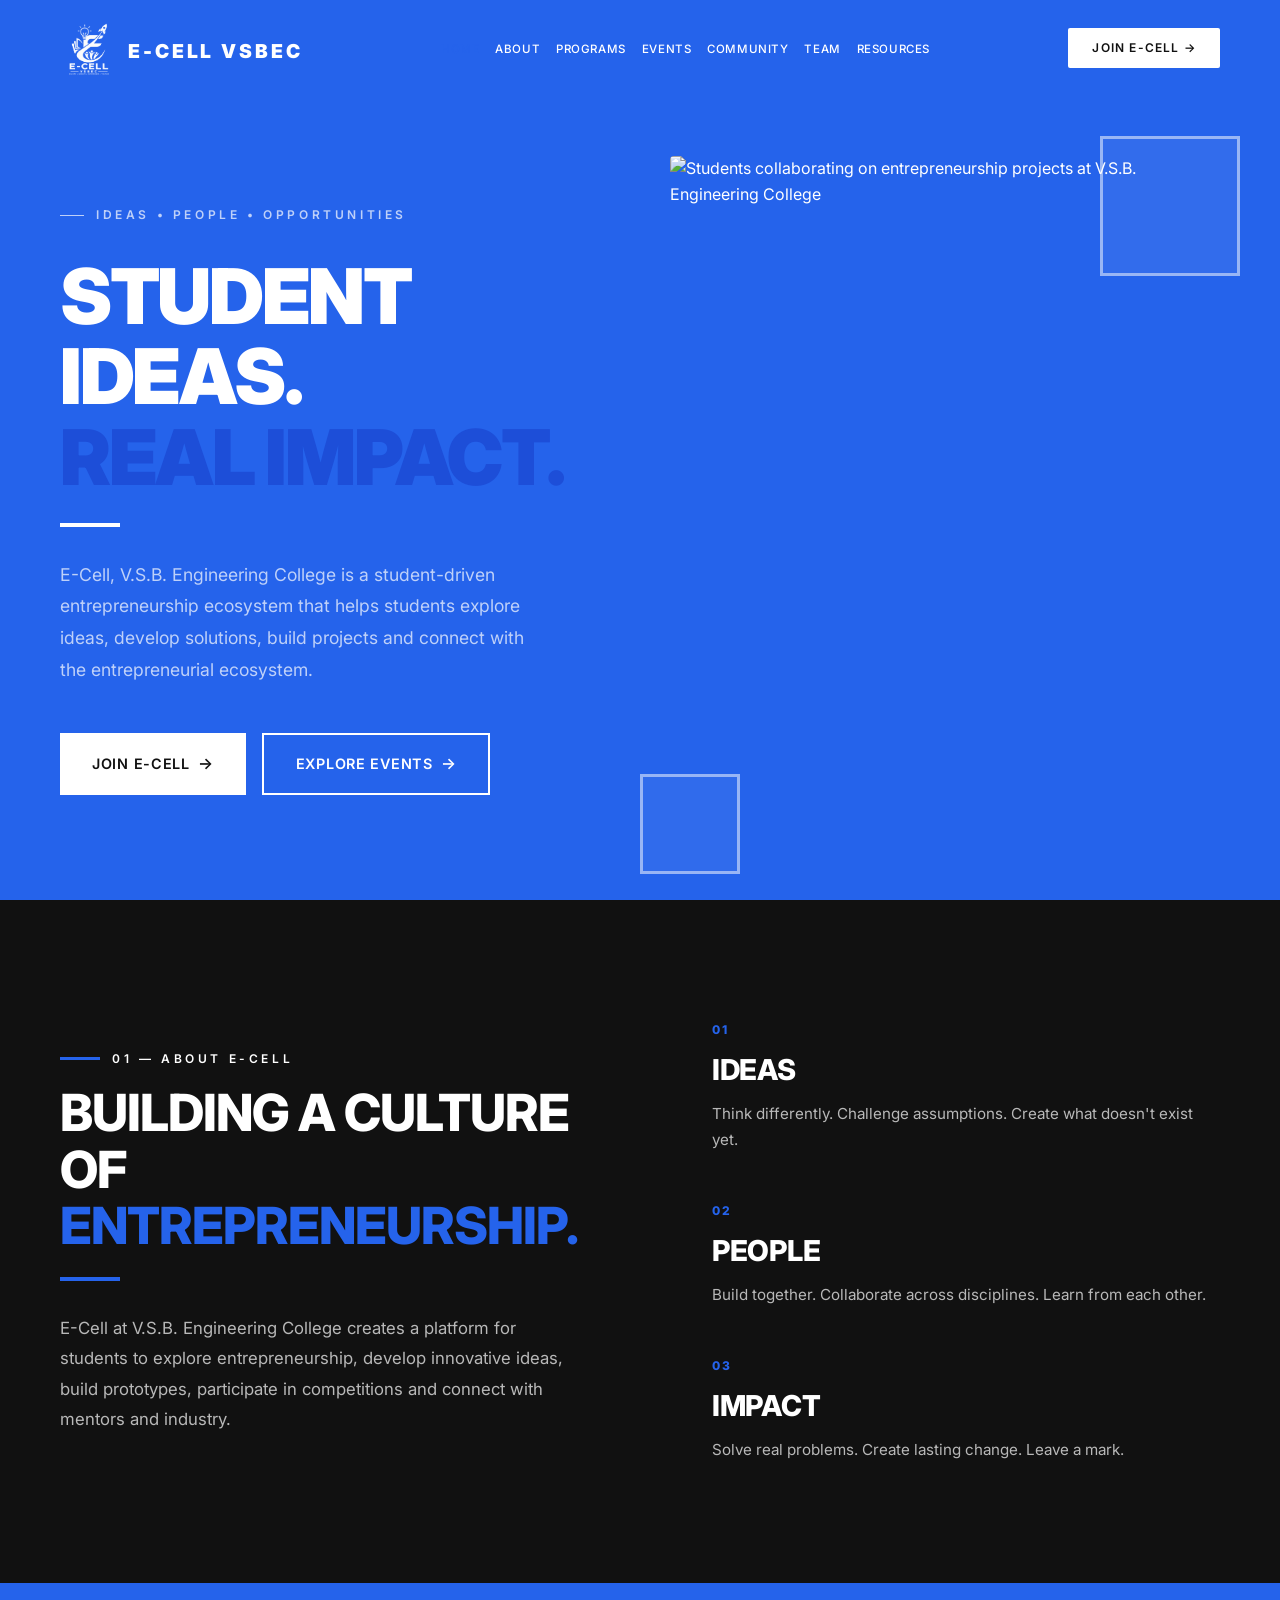
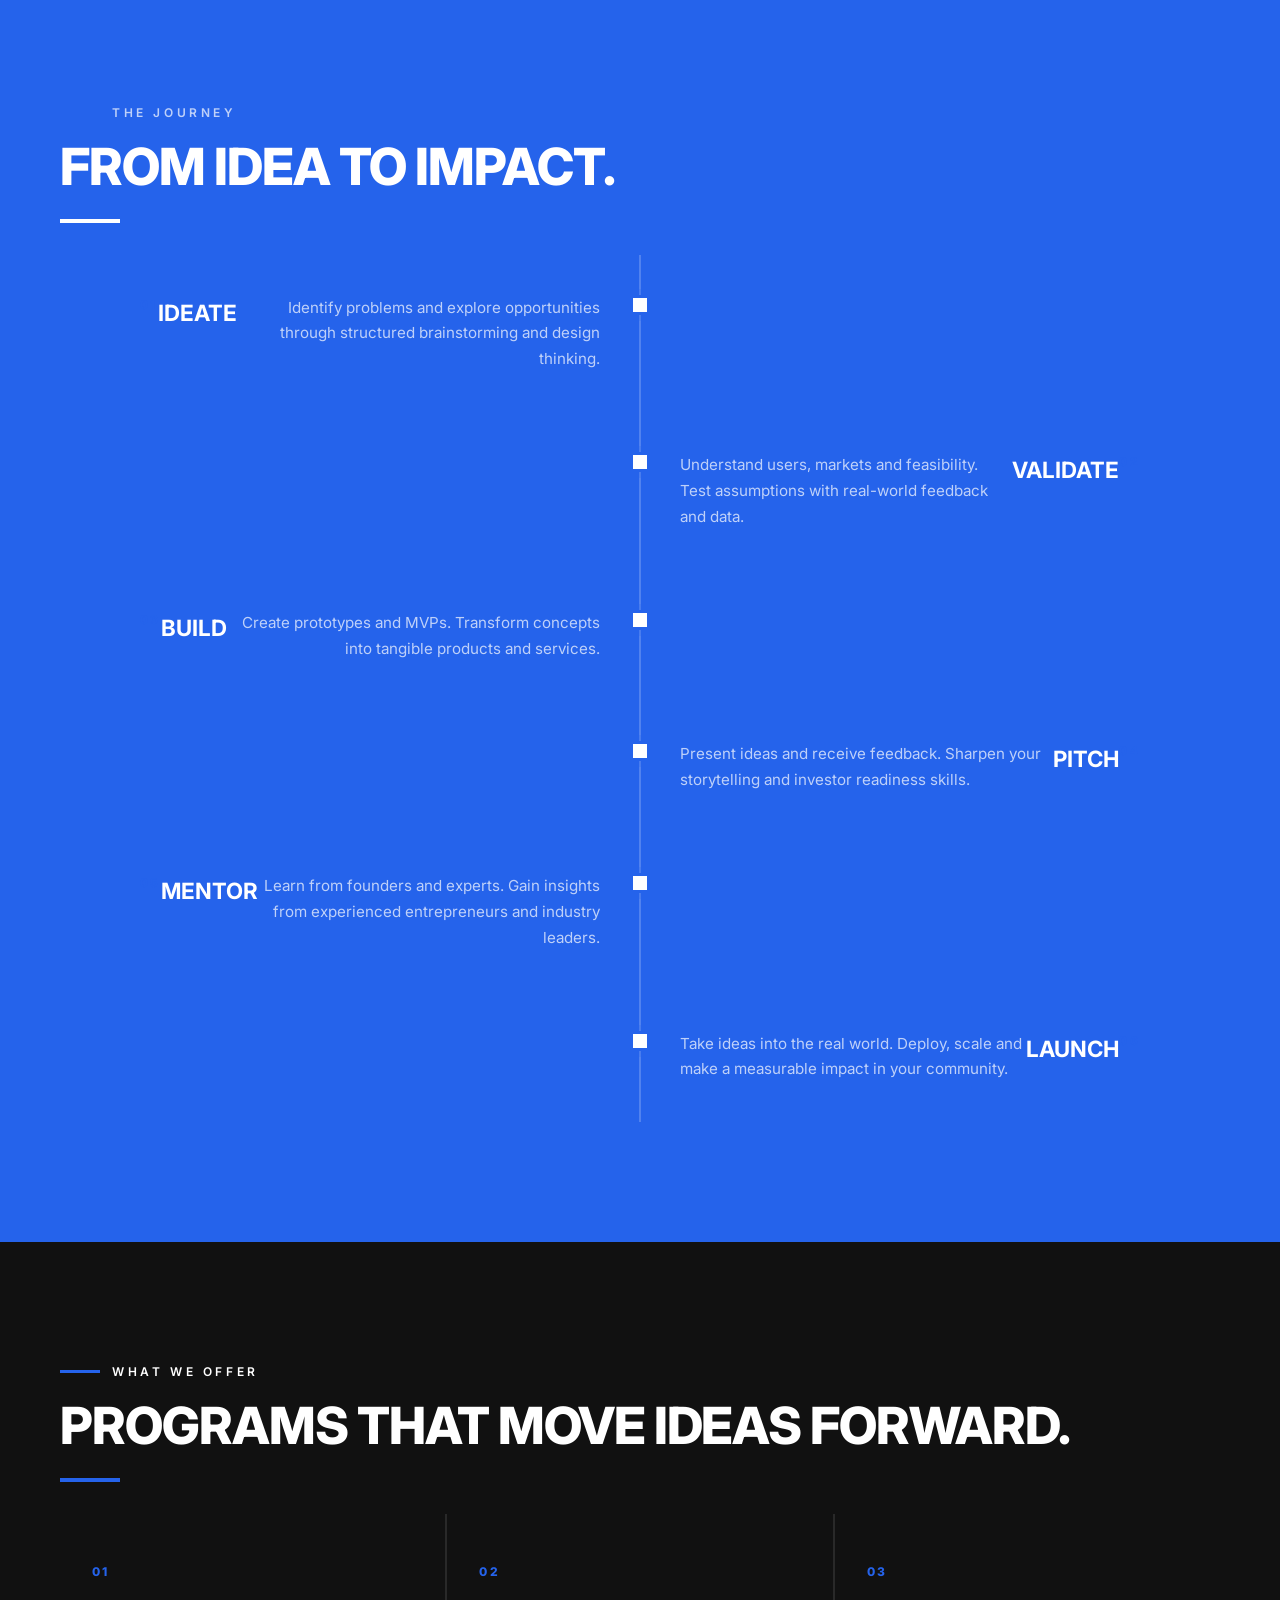
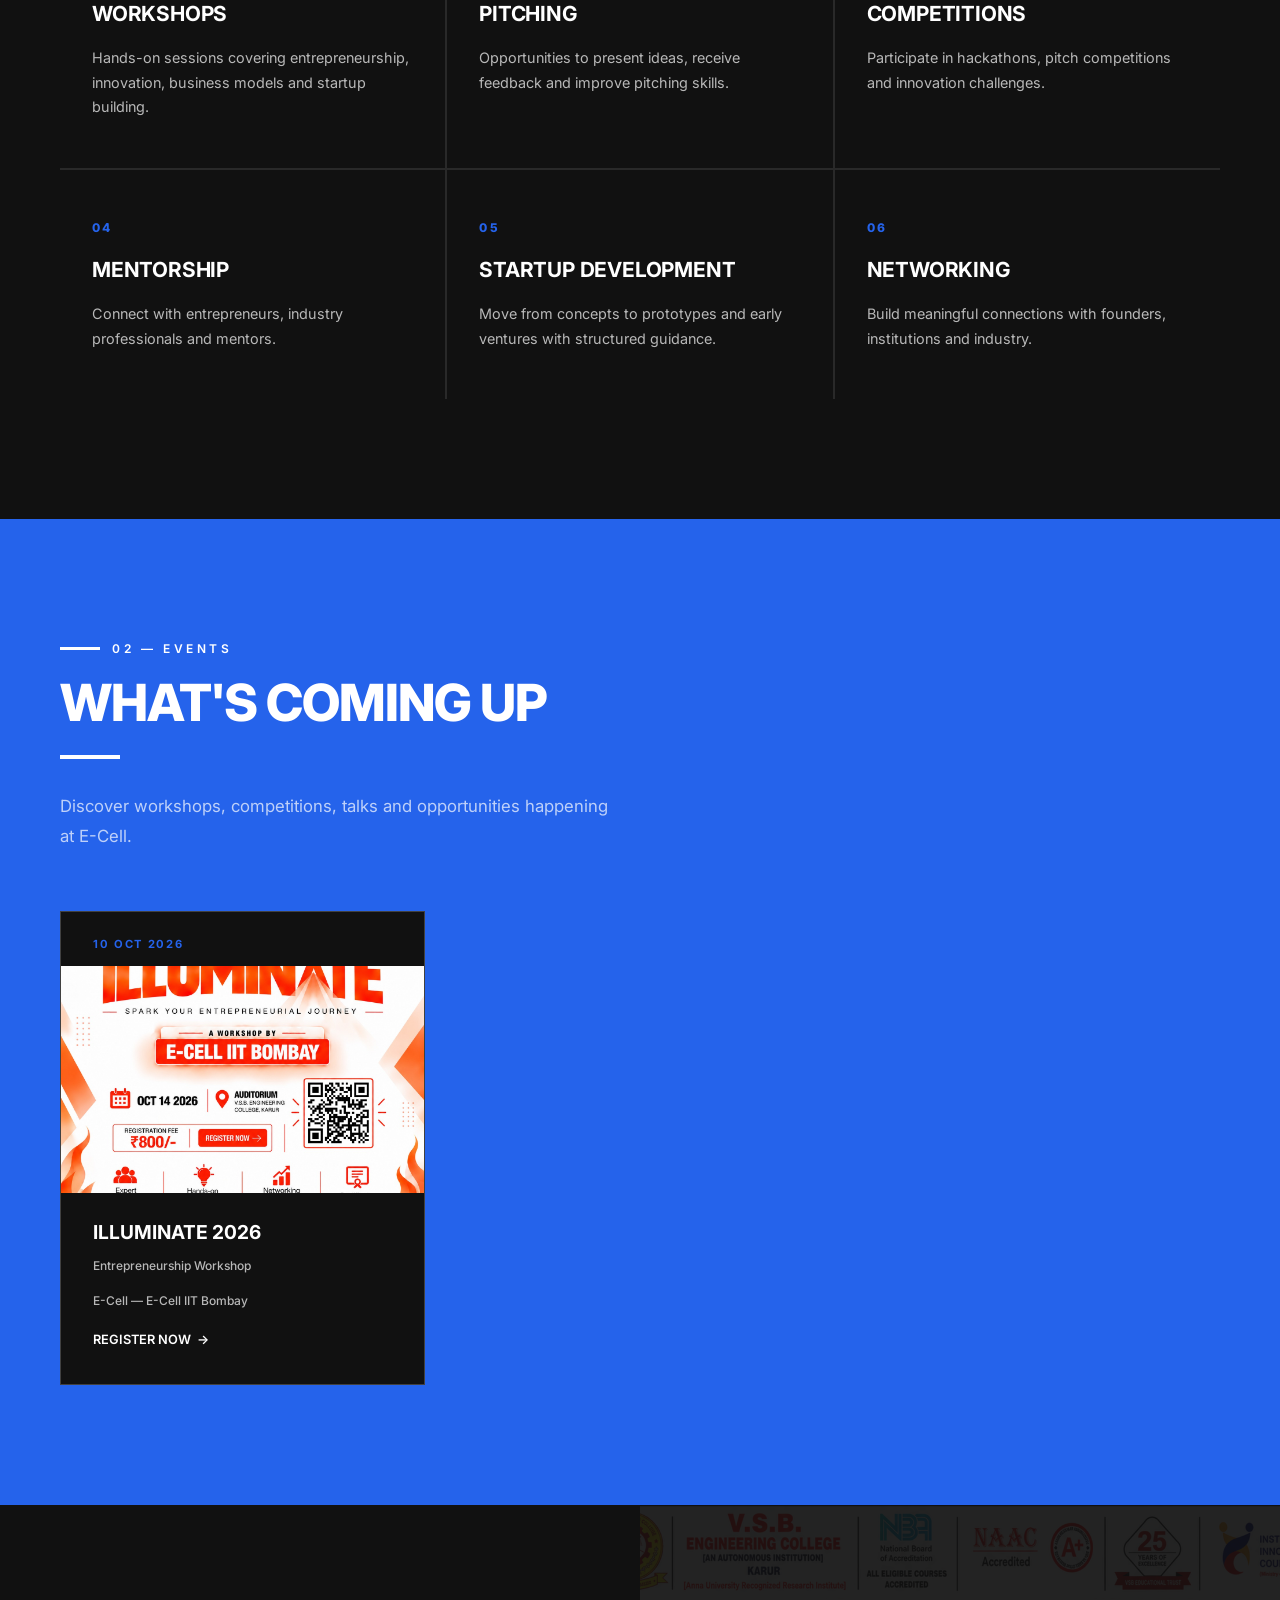
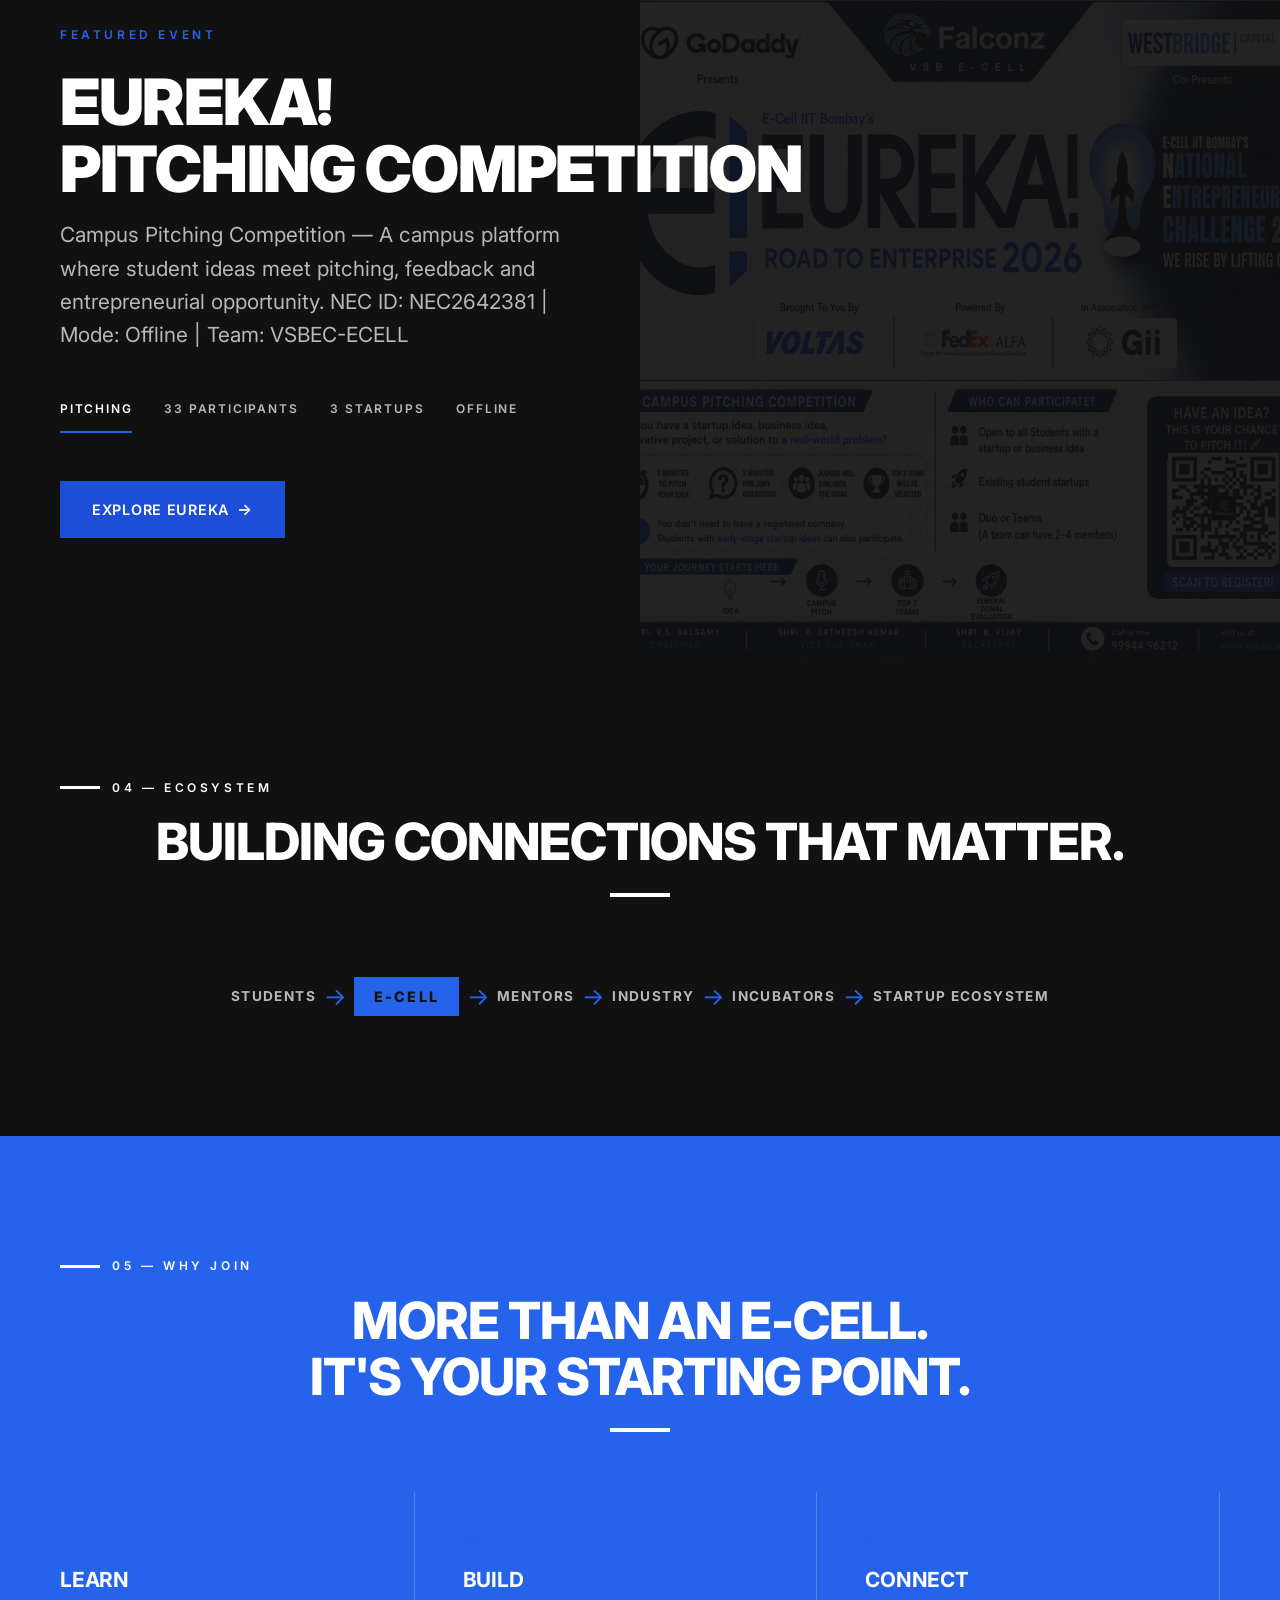
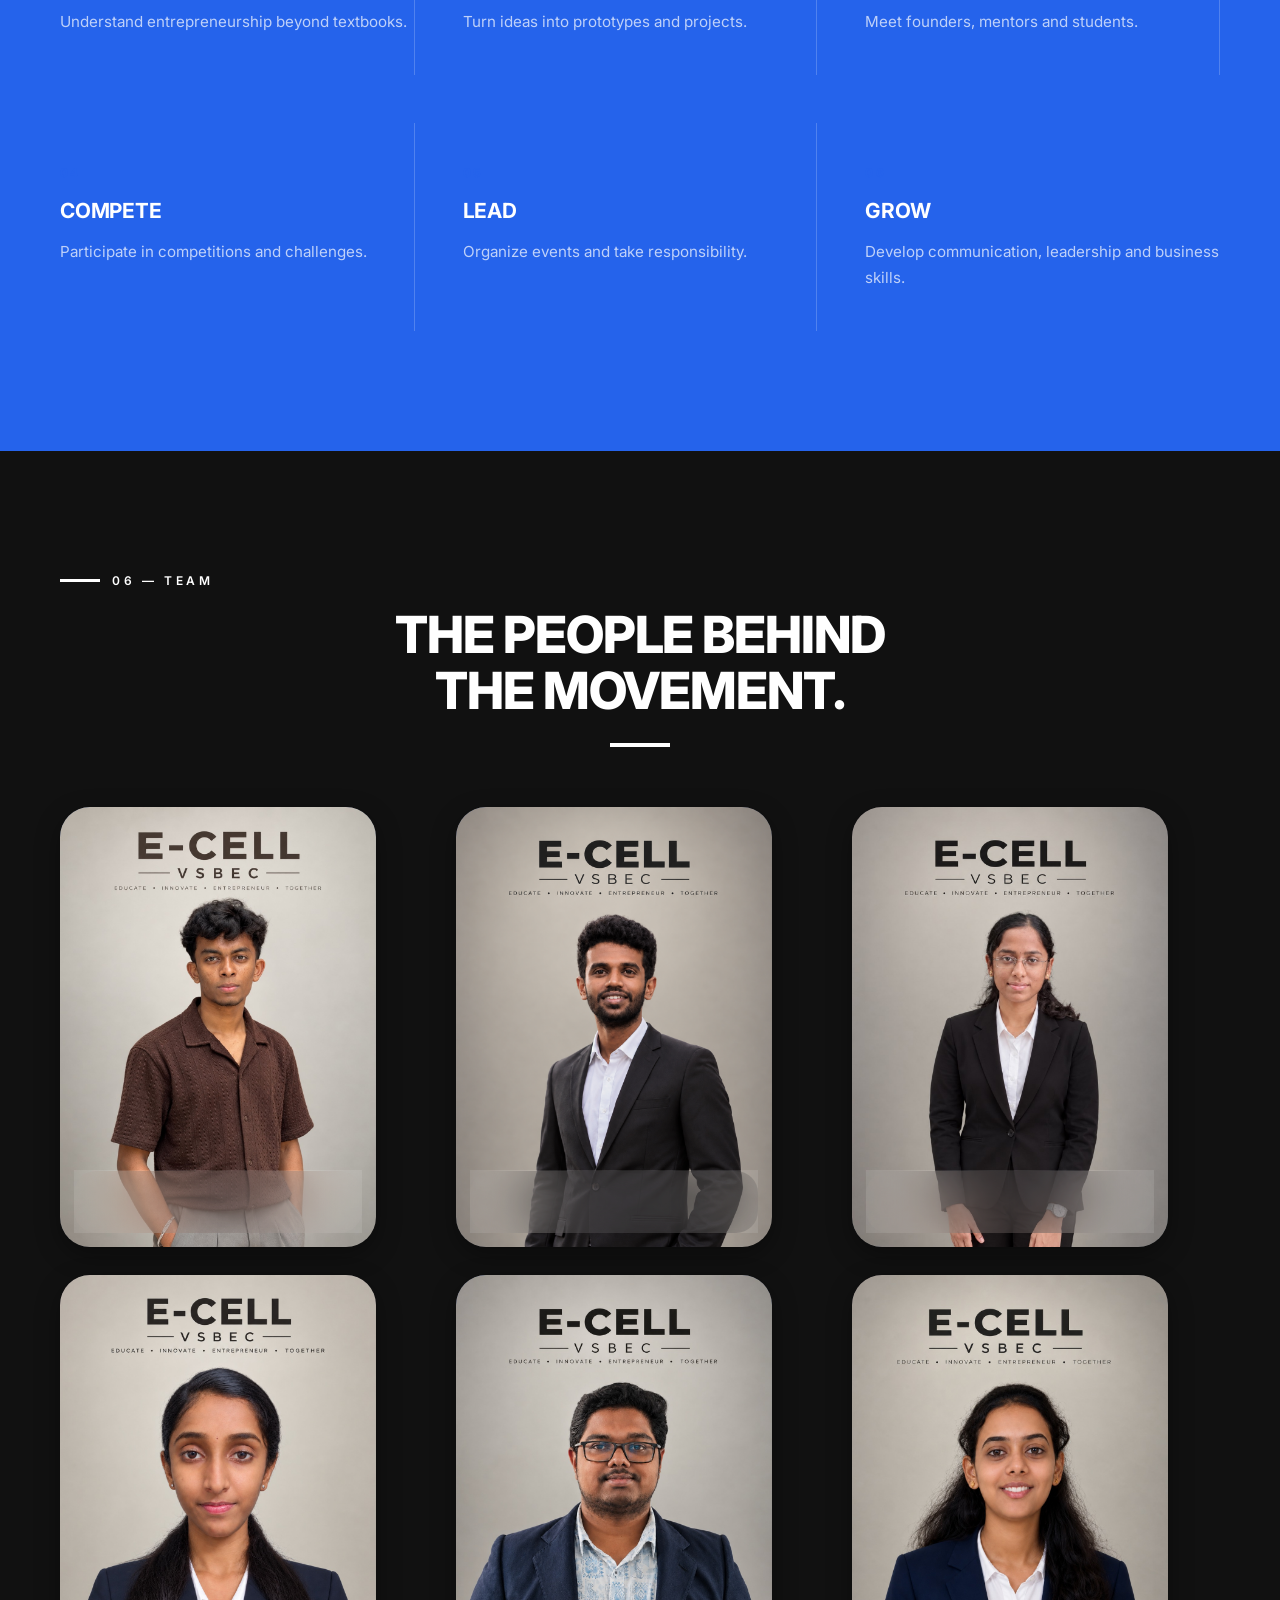
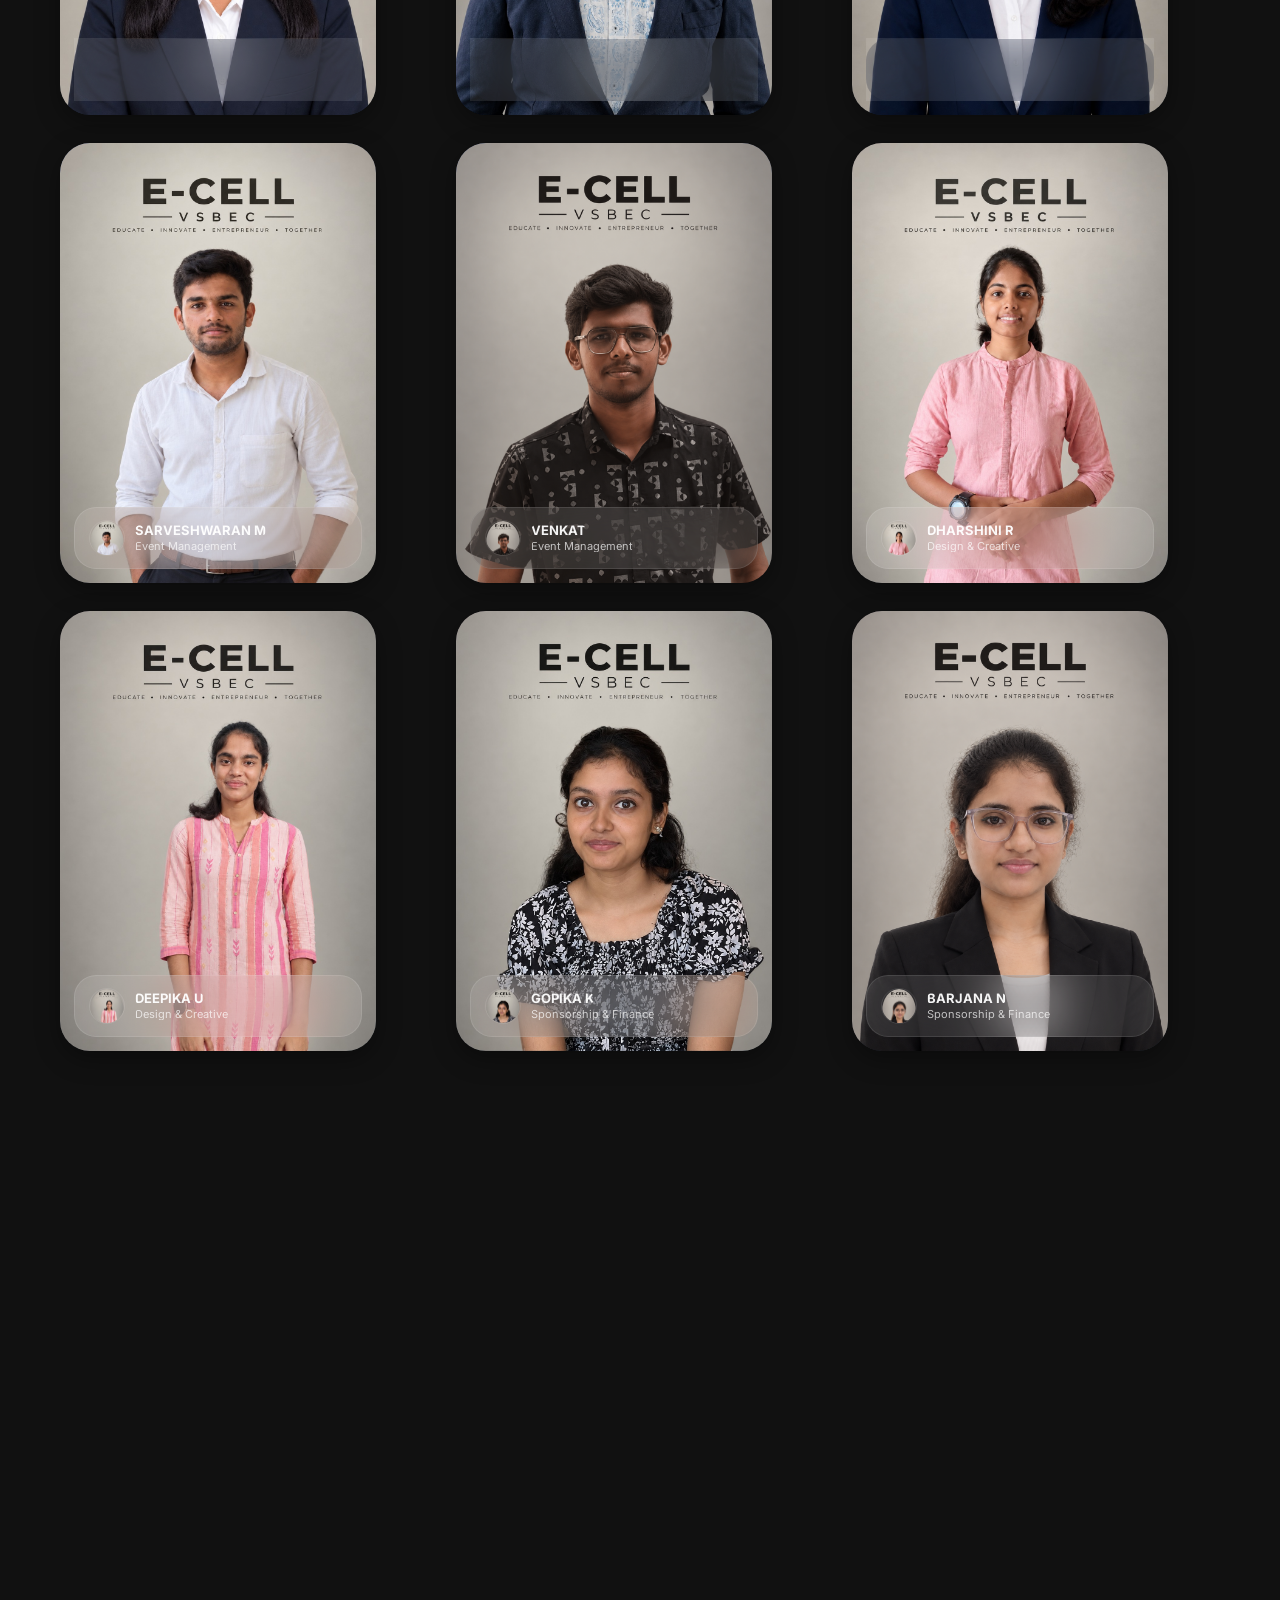
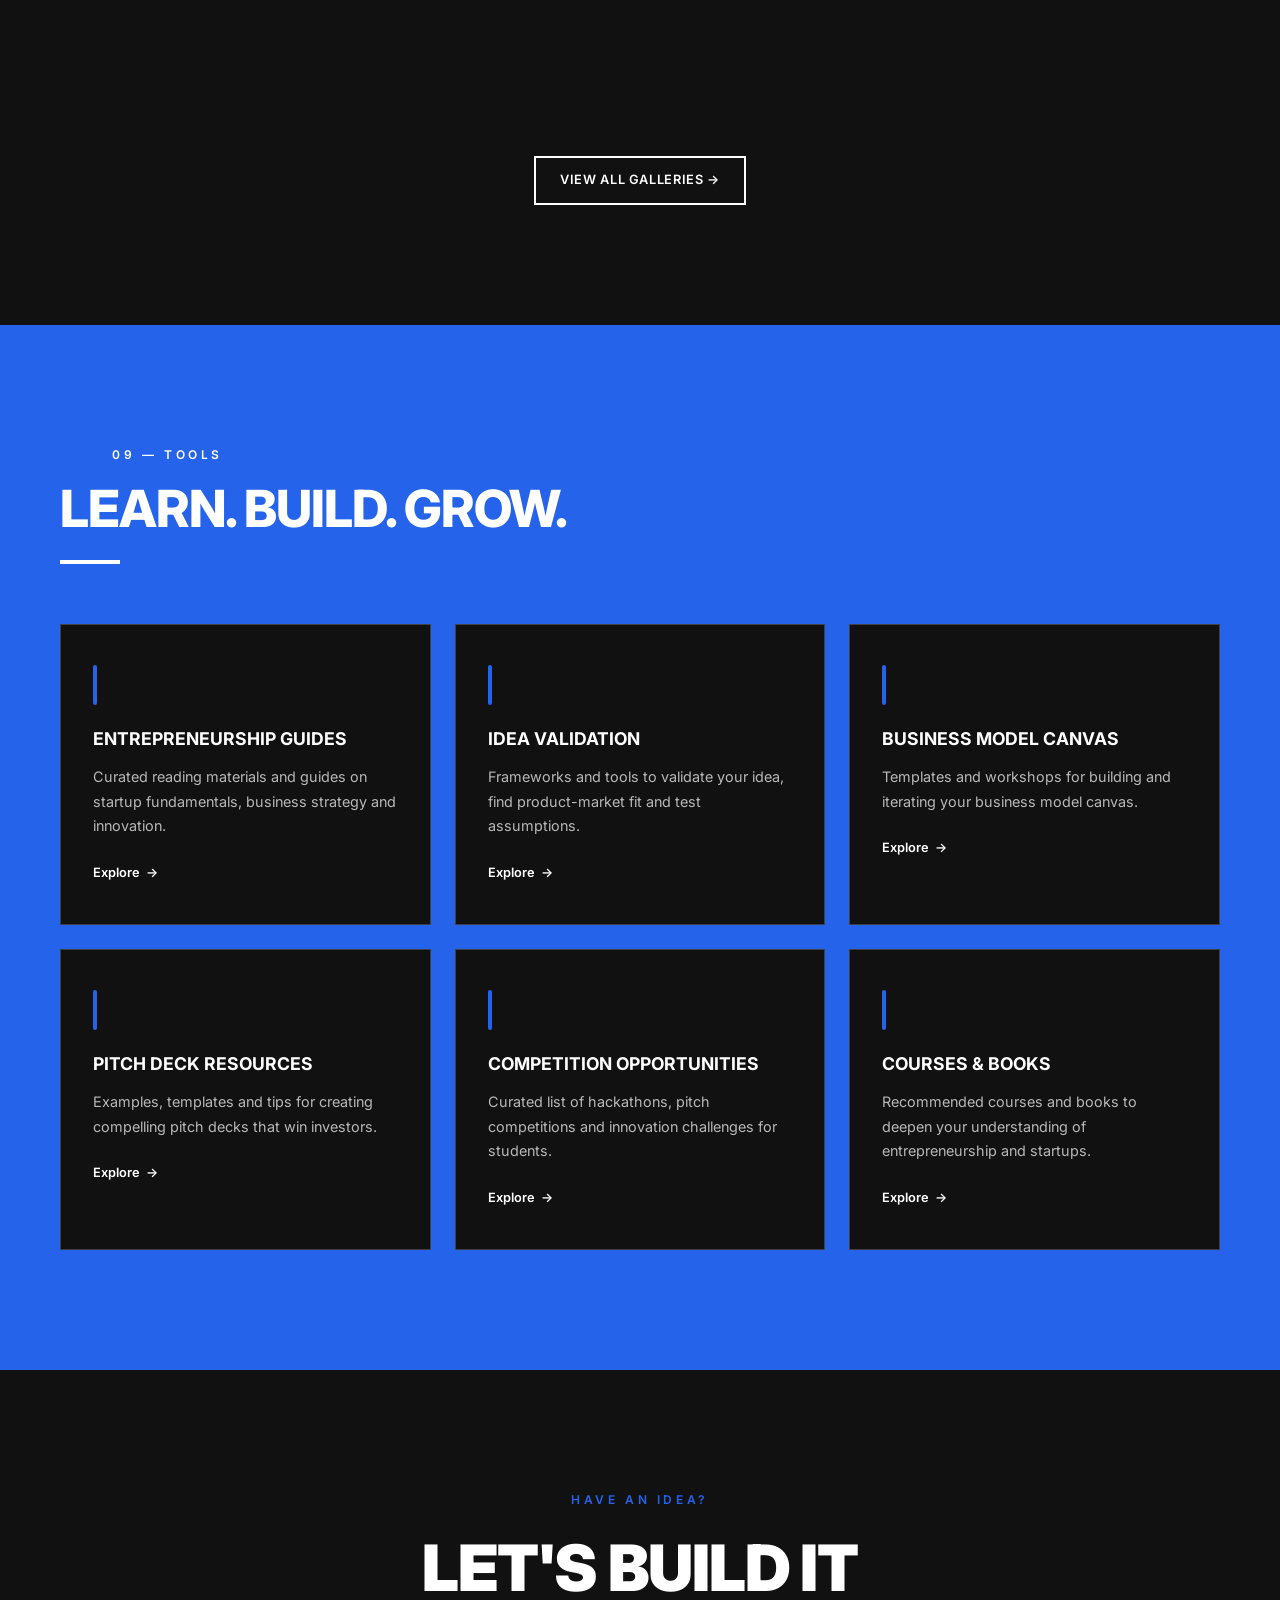
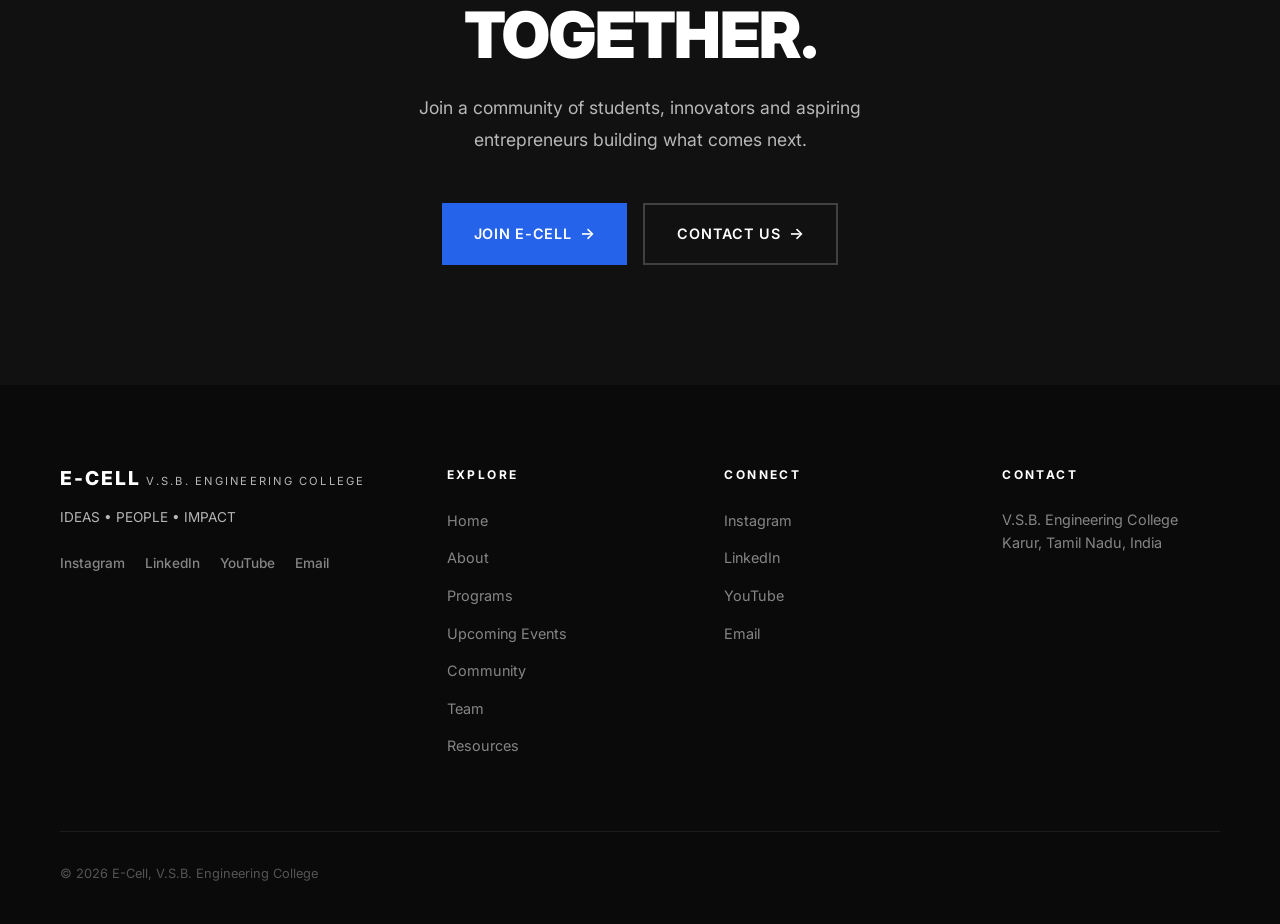
==== commit 0351b4e0: "Join buttons show roles-full modal; Moments tiles use real gallery photos; drop dead Projects links" ====
--- a/index.html
+++ b/index.html
@@ -38,12 +38,11 @@
         <li><a href="#about">About</a></li>
         <li><a href="#programs">Programs</a></li>
         <li><a href="#events">Events</a></li>
-        <li><a href="#projects">Projects</a></li>
         <li><a href="#community">Community</a></li>
         <li><a href="#team">Team</a></li>
         <li><a href="#resources">Resources</a></li>
       </ul>
-      <a href="#join" class="nav__cta desktop-only">JOIN E-CELL &rarr;</a>
+      <a href="#join" class="nav__cta desktop-only" data-join-modal>JOIN E-CELL &rarr;</a>
       <button class="nav__toggle" id="navToggle" aria-label="Toggle navigation menu" aria-expanded="false">
         <span></span>
         <span></span>
@@ -58,11 +57,10 @@
     <a href="#about">ABOUT</a>
     <a href="#programs">PROGRAMS</a>
     <a href="#events">EVENTS</a>
-    <a href="#projects">PROJECTS</a>
     <a href="#community">COMMUNITY</a>
     <a href="#team">TEAM</a>
     <a href="#resources">RESOURCES</a>
-    <a href="#join" class="btn btn-primary" style="margin-top: 24px;">JOIN E-CELL &rarr;</a>
+    <a href="#join" class="btn btn-primary" style="margin-top: 24px;" data-join-modal>JOIN E-CELL &rarr;</a>
   </div>
 
   <!-- Main Content -->
@@ -82,7 +80,7 @@
             E-Cell, V.S.B. Engineering College is a student-driven entrepreneurship ecosystem that helps students explore ideas, develop solutions, build projects and connect with the entrepreneurial ecosystem.
           </p>
           <div class="hero__actions">
-            <a href="#join" class="btn btn-primary">
+            <a href="#join" class="btn btn-primary" data-join-modal>
               JOIN E-CELL <span class="arrow" aria-hidden="true">&rarr;</span>
             </a>
             <a href="#events" class="btn btn-outline">
@@ -534,11 +532,11 @@
         </div>
         <div class="gallery__grid">
           <a href="gallery.html#pitching" class="gallery__item reveal" aria-label="Open Pitching gallery">
-            <img src="https://images.unsplash.com/photo-1552664730-d307ca884978?w=400&q=80&fit=crop" alt="Pitching event" loading="lazy" width="400" height="400">
+            <img src="images/eureka-gallery/eureka-11.jpg" alt="Eureka pitching event" loading="lazy" width="400" height="400">
             <div class="gallery__item-overlay"><span class="gallery__item-label">Pitching &rarr;</span></div>
           </a>
           <a href="gallery.html#team" class="gallery__item reveal" aria-label="Open Team gallery">
-            <img src="https://images.unsplash.com/photo-1522071820081-009f0129c71c?w=400&q=80&fit=crop" alt="Team photo" loading="lazy" width="400" height="600">
+            <img src="images/team-gallery/team-01.jpg" alt="Team photo" loading="lazy" width="400" height="600">
             <div class="gallery__item-overlay"><span class="gallery__item-label">Team &rarr;</span></div>
           </a>
         </div>
@@ -605,7 +603,7 @@
             Join a community of students, innovators and aspiring entrepreneurs building what comes next.
           </p>
           <div class="final-cta__actions">
-            <a href="#" class="btn btn-primary">
+            <a href="#" class="btn btn-primary" data-join-modal>
               JOIN E-CELL <span class="arrow" aria-hidden="true">&rarr;</span>
             </a>
             <a href="#contact" class="btn btn-outline">
@@ -641,9 +639,8 @@
             <li><a href="#home">Home</a></li>
             <li><a href="#about">About</a></li>
             <li><a href="#programs">Programs</a></li>
-            <li><a href="#events">Upcoming Events</a></li>
-            <li><a href="#projects">Projects</a></li>
-            <li><a href="#community">Community</a></li>
+              <li><a href="#events">Upcoming Events</a></li>
+              <li><a href="#community">Community</a></li>
             <li><a href="#team">Team</a></li>
             <li><a href="#resources">Resources</a></li>
           </ul>
@@ -671,6 +668,21 @@
     </div>
   </footer>
 
+  <!-- Join / Roles-full Modal -->
+  <div class="join-modal" id="joinModal" role="dialog" aria-modal="true" aria-labelledby="joinModalTitle" aria-hidden="true">
+    <div class="join-modal__card">
+      <button class="join-modal__close" id="joinModalClose" aria-label="Close">&times;</button>
+      <p class="section-label" style="justify-content:center">RECRUITMENT</p>
+      <h3 id="joinModalTitle">ALL ROLES ARE FULL.</h3>
+      <div class="red-line" aria-hidden="true" style="margin:14px auto"></div>
+      <p class="join-modal__text">Recruitment for this cycle is closed &mdash; every role has been filled. Reach out and we&rsquo;ll notify you when applications reopen.</p>
+      <div class="join-modal__actions">
+        <button class="btn btn-primary" id="joinModalOk" type="button">GOT IT</button>
+        <a href="#contact" class="btn btn-outline" id="joinModalContact">CONTACT US</a>
+      </div>
+    </div>
+  </div>
+
   <script src="js/script.js"></script>
   <script src="js/ProfileCard.js"></script>
 </body>
--- a/css/style.css
+++ b/css/style.css
@@ -3031,3 +3031,75 @@
 .pc-card-wrapper[data-name] {
   cursor: pointer;
 }
+
+/* ===== JOIN / ROLES-FULL MODAL ===== */
+.join-modal {
+  position: fixed;
+  inset: 0;
+  z-index: 2000;
+  display: flex;
+  align-items: center;
+  justify-content: center;
+  padding: 24px;
+  background: rgba(0, 0, 0, 0.78);
+  backdrop-filter: blur(6px);
+  opacity: 0;
+  visibility: hidden;
+  transition: var(--transition);
+}
+.join-modal.active {
+  opacity: 1;
+  visibility: visible;
+}
+.join-modal__card {
+  position: relative;
+  max-width: 460px;
+  width: 100%;
+  background: var(--bg-dark);
+  border: 1px solid var(--light-border);
+  border-radius: 16px;
+  padding: 44px 36px 36px;
+  text-align: center;
+  transform: translateY(16px) scale(0.98);
+  transition: var(--transition);
+}
+.join-modal.active .join-modal__card {
+  transform: none;
+}
+.join-modal__card h3 {
+  font-size: 1.6rem;
+  font-weight: 800;
+  letter-spacing: -0.01em;
+}
+.join-modal__text {
+  color: var(--text-muted);
+  margin-top: 6px;
+  font-size: 0.95rem;
+  line-height: 1.6;
+}
+.join-modal__actions {
+  display: flex;
+  gap: 12px;
+  justify-content: center;
+  margin-top: 24px;
+  flex-wrap: wrap;
+}
+.join-modal__close {
+  position: absolute;
+  top: 12px;
+  right: 12px;
+  width: 38px;
+  height: 38px;
+  border-radius: 50%;
+  border: 1px solid var(--light-border);
+  background: rgba(255, 255, 255, 0.06);
+  color: var(--white);
+  font-size: 20px;
+  line-height: 1;
+  cursor: pointer;
+  transition: var(--transition);
+}
+.join-modal__close:hover {
+  background: var(--accent);
+  border-color: var(--accent);
+}
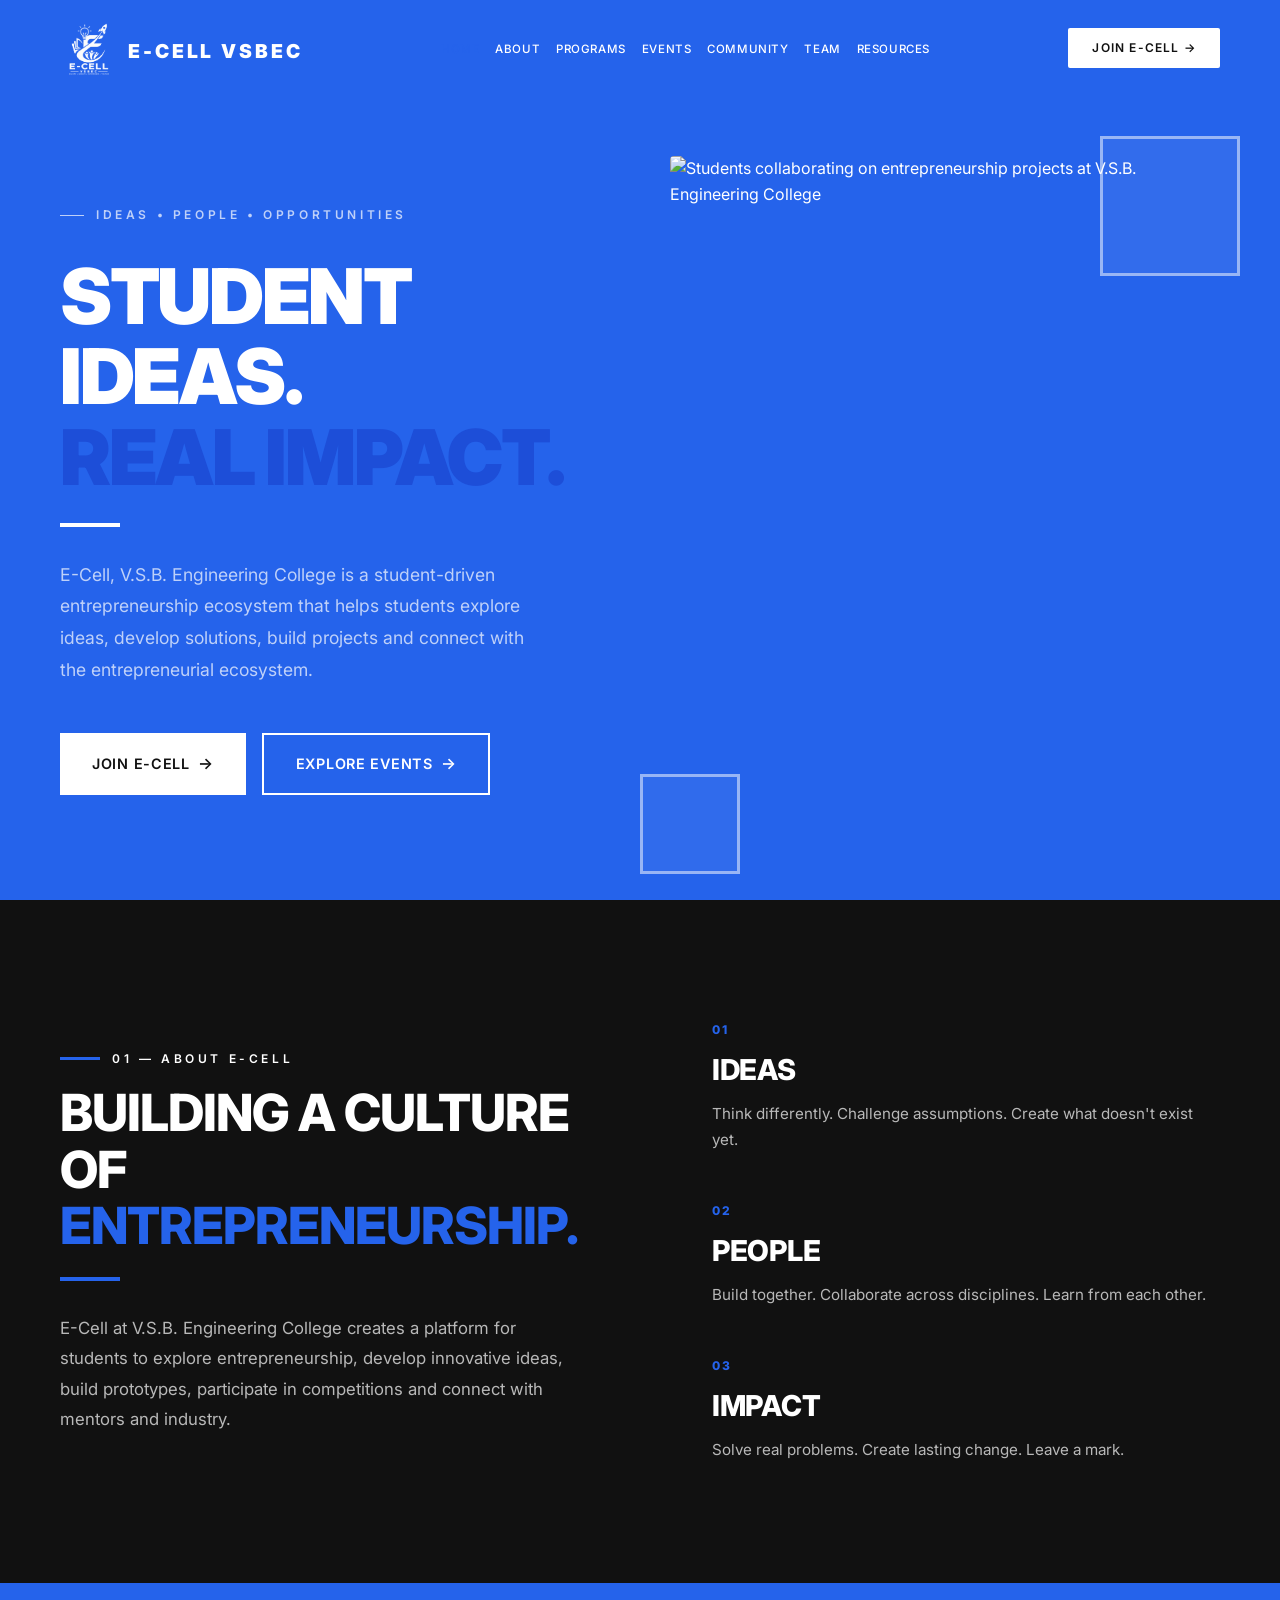
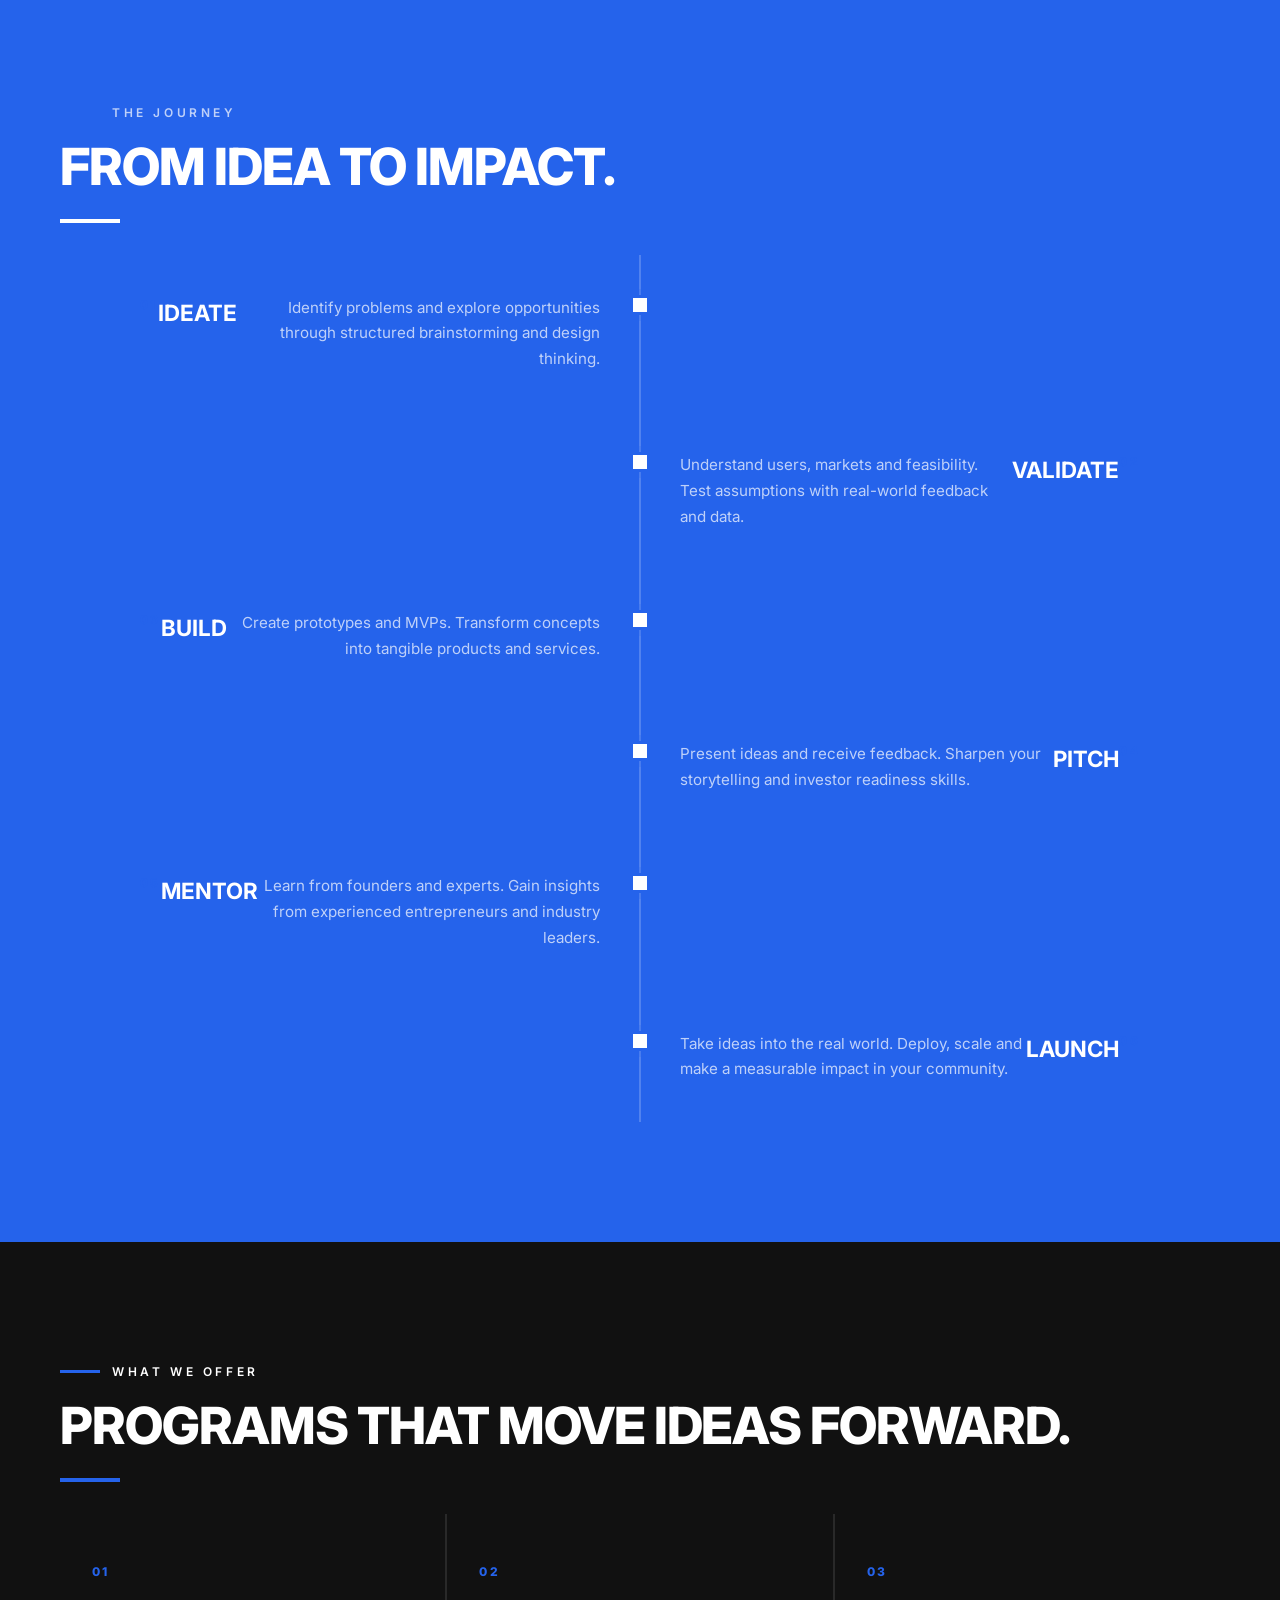
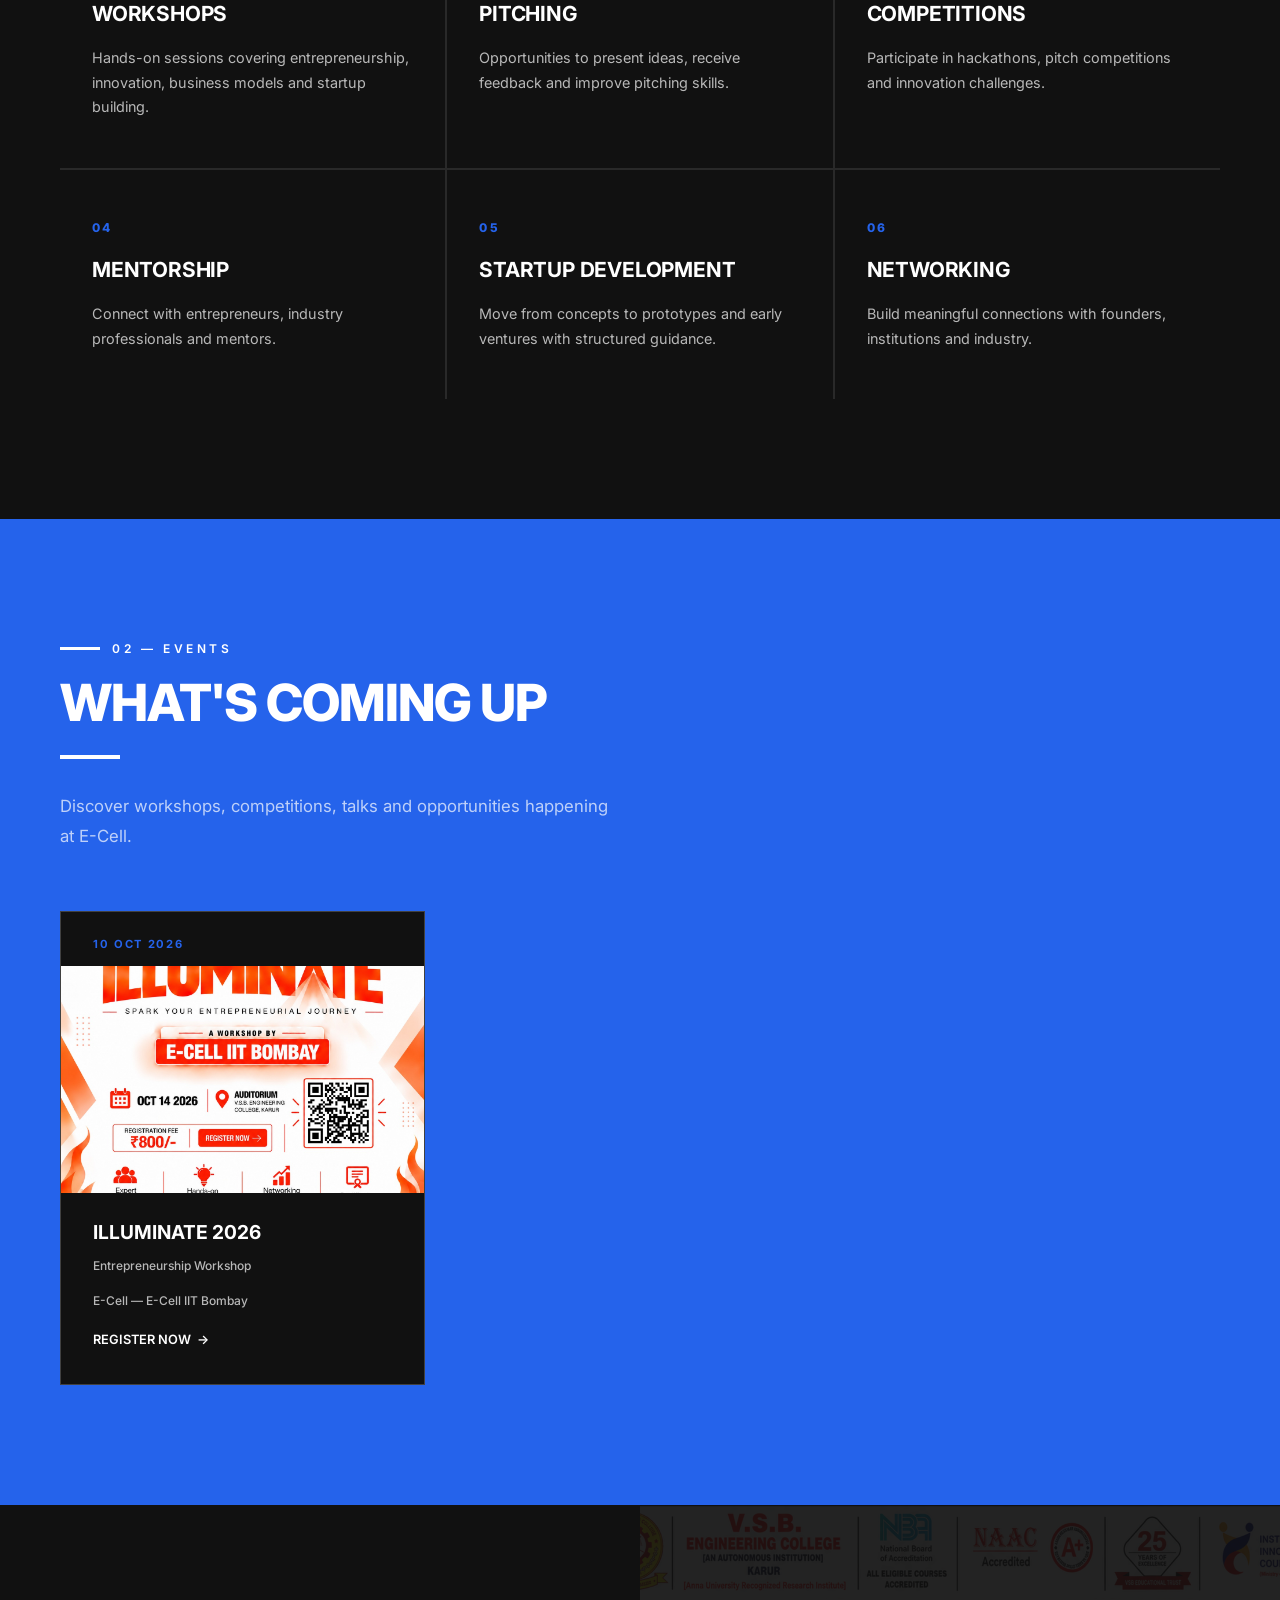
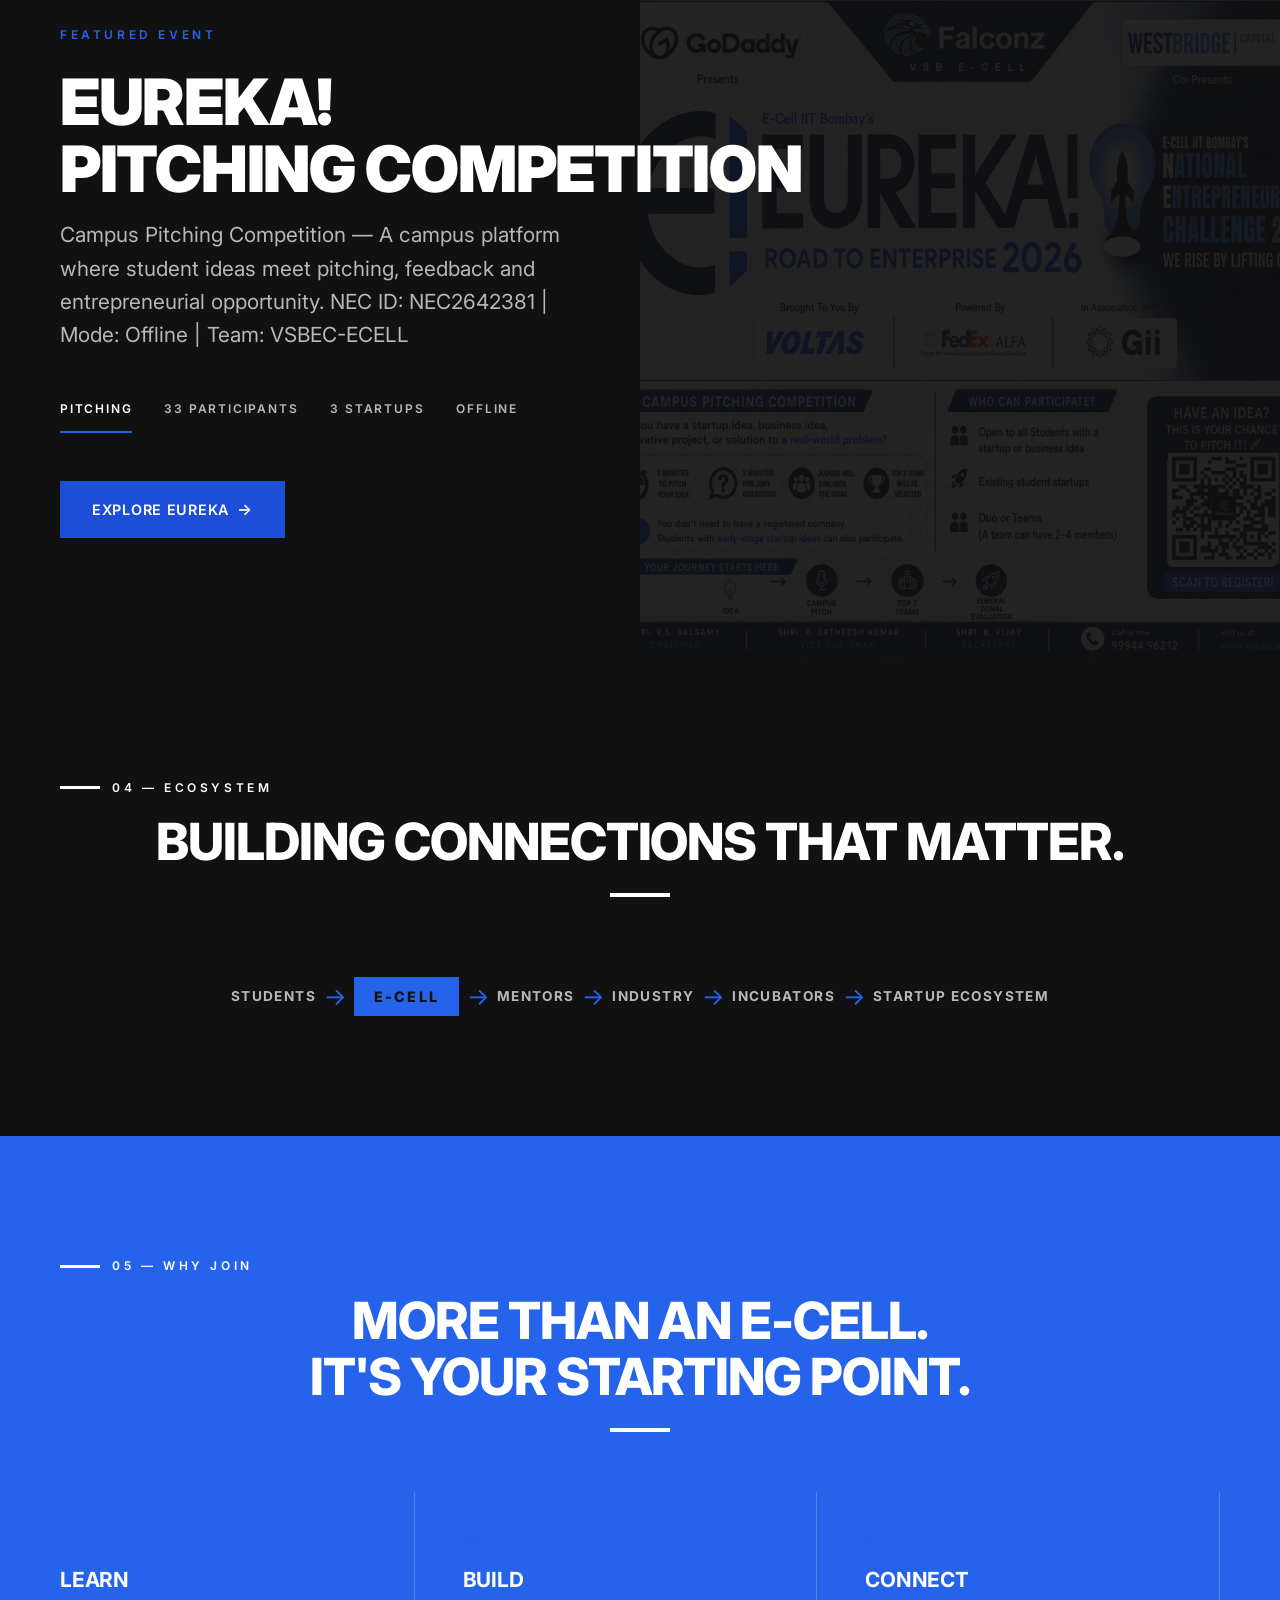
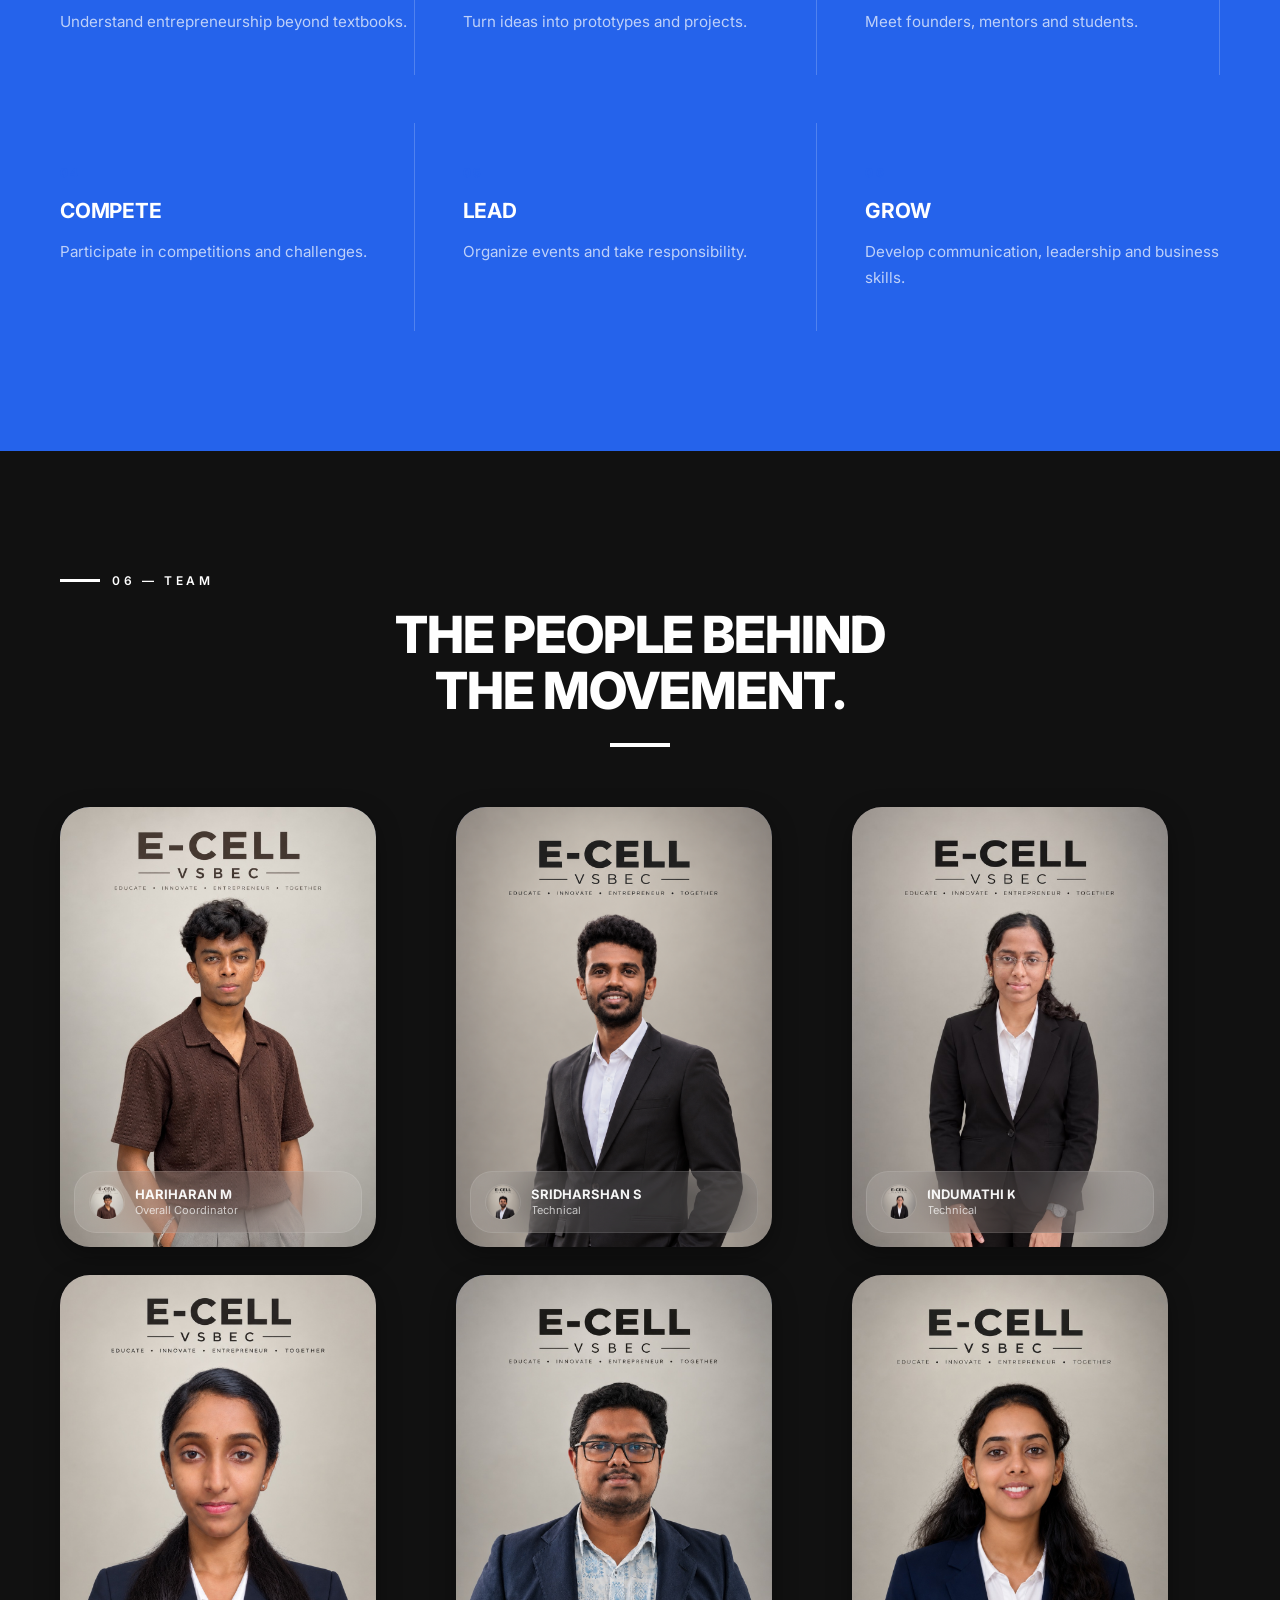
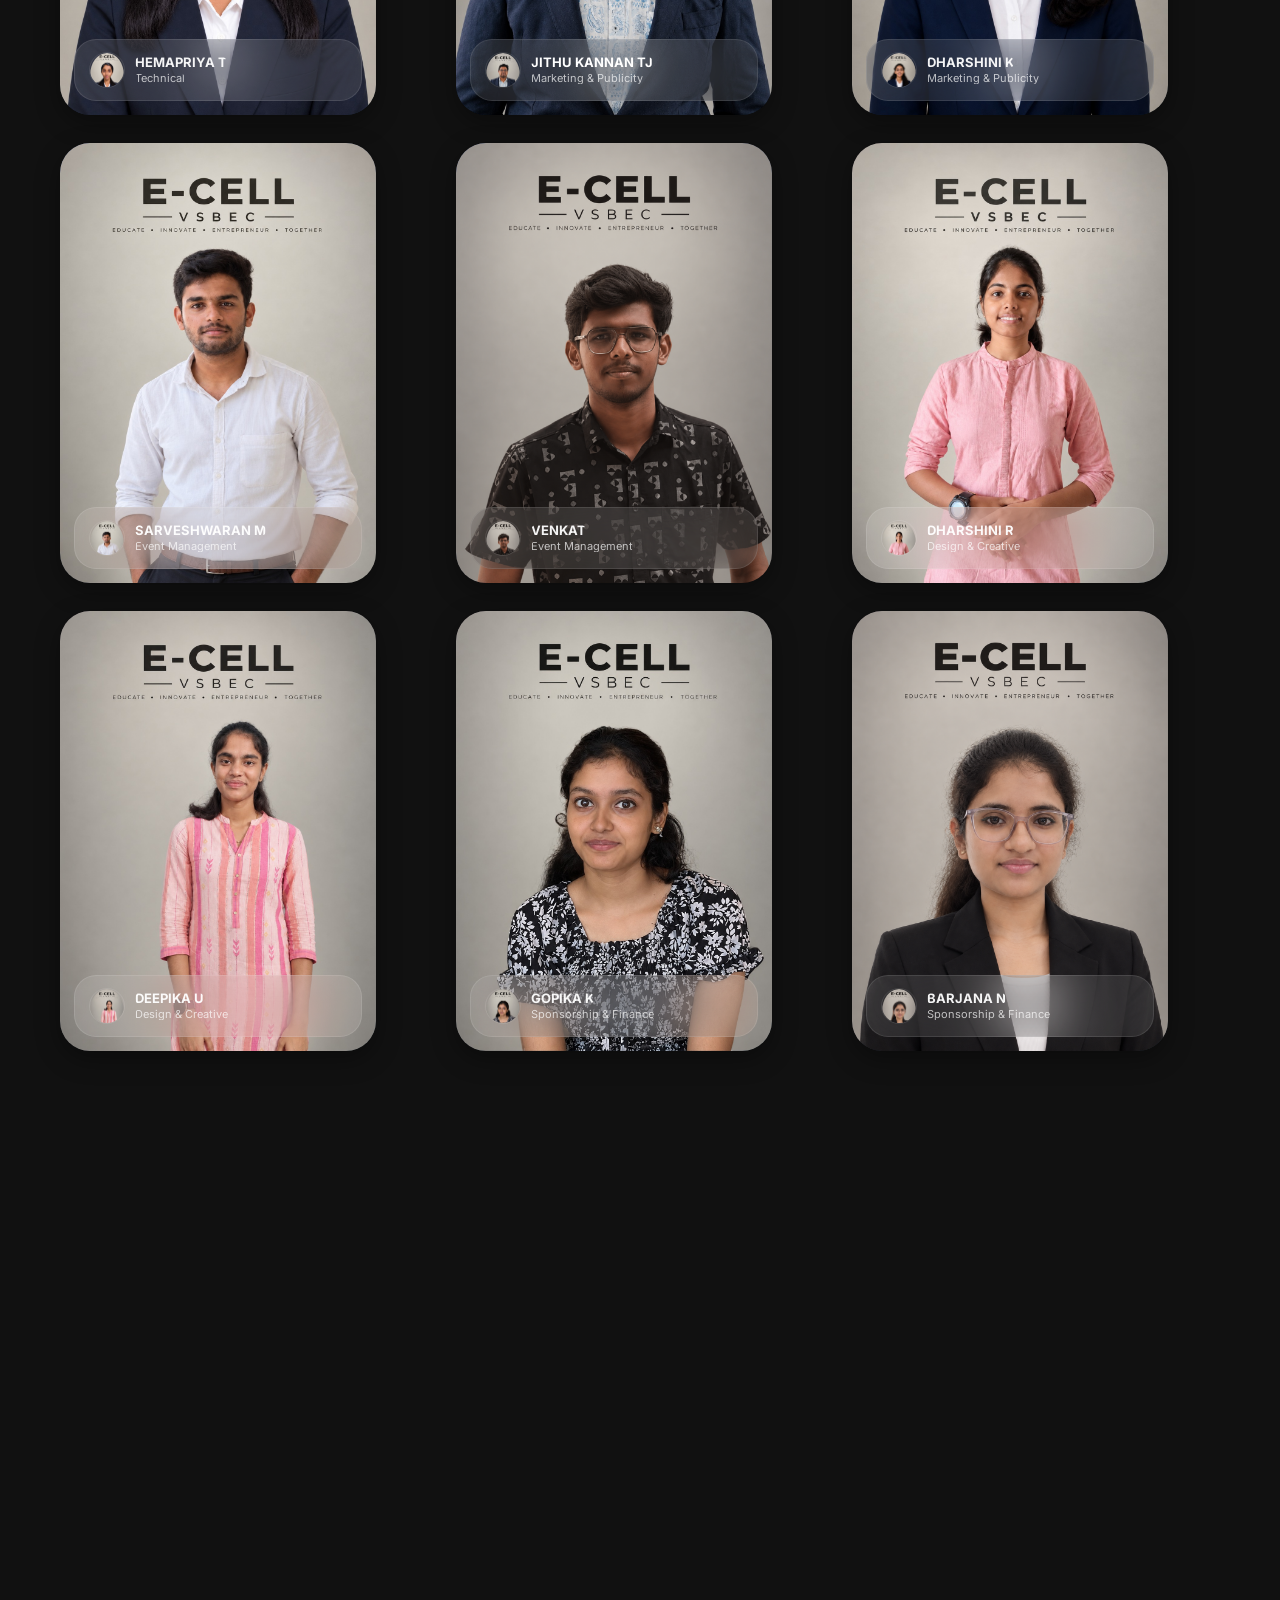
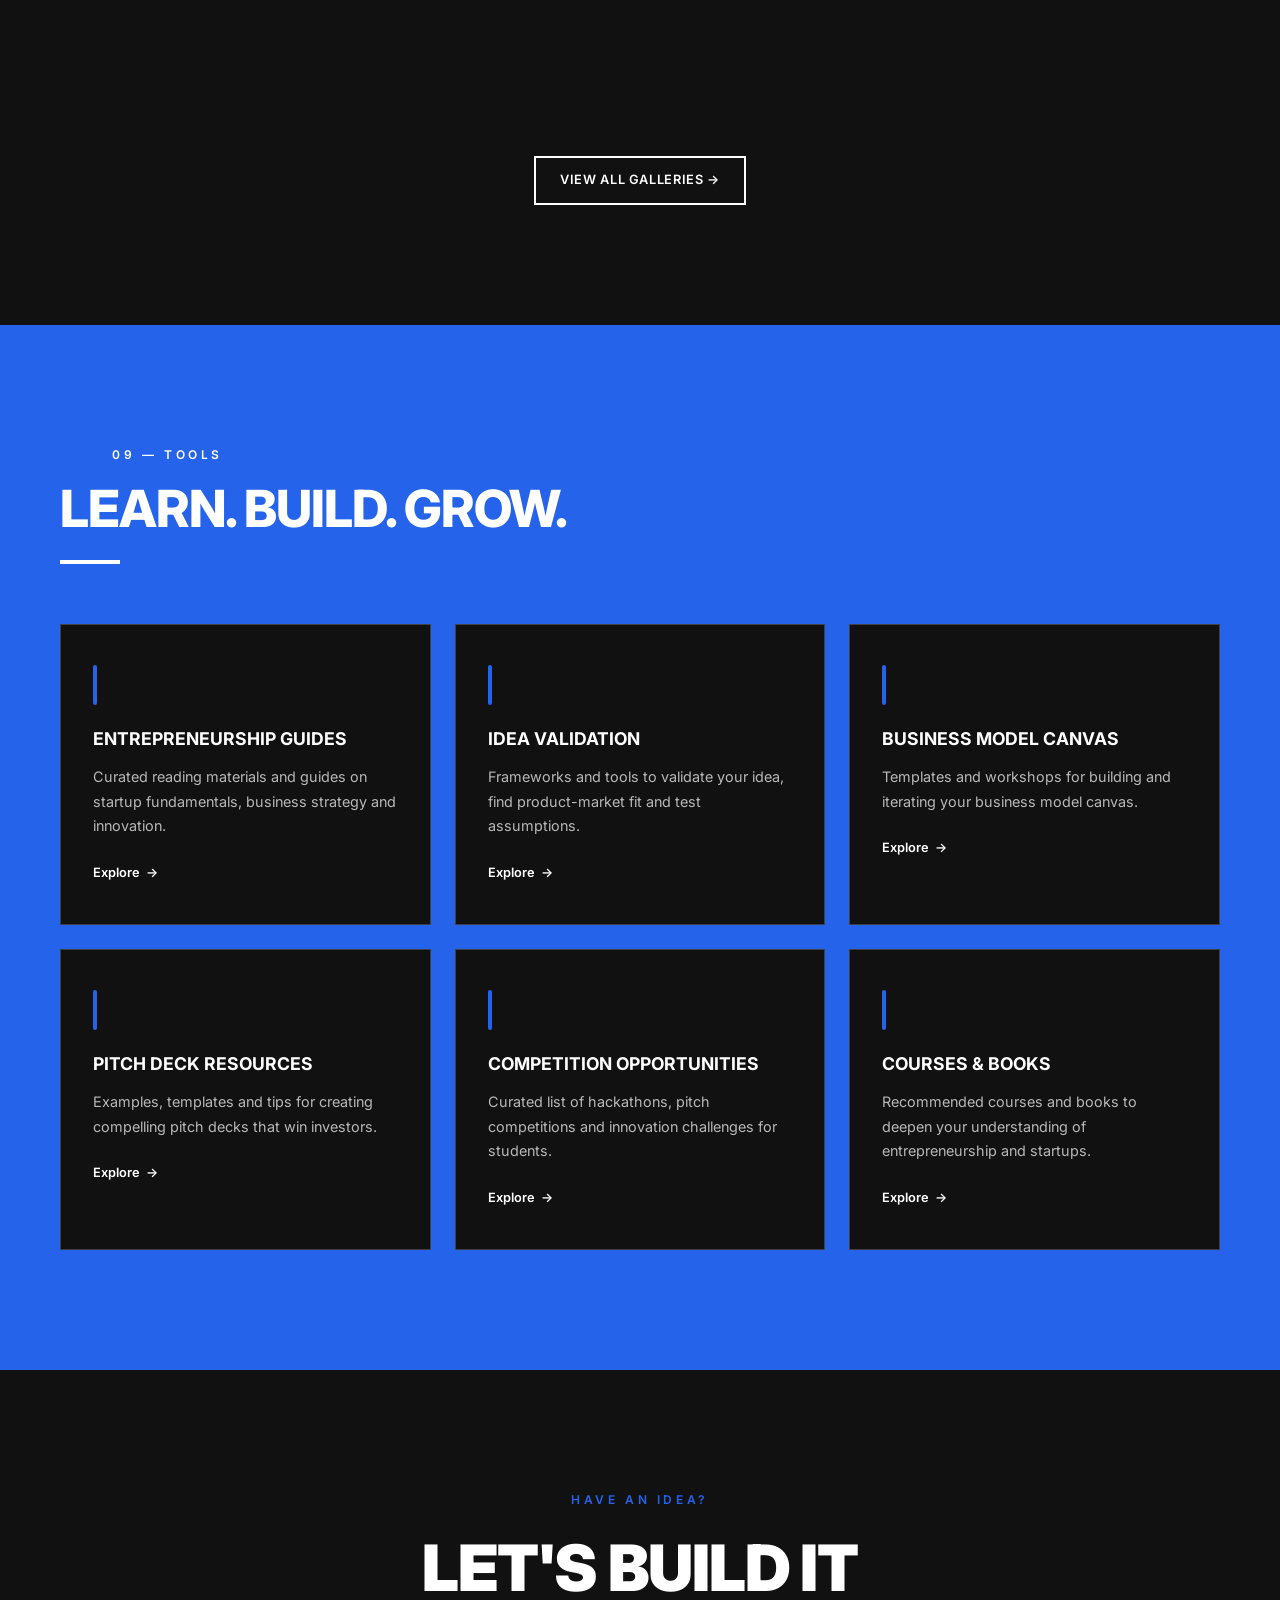
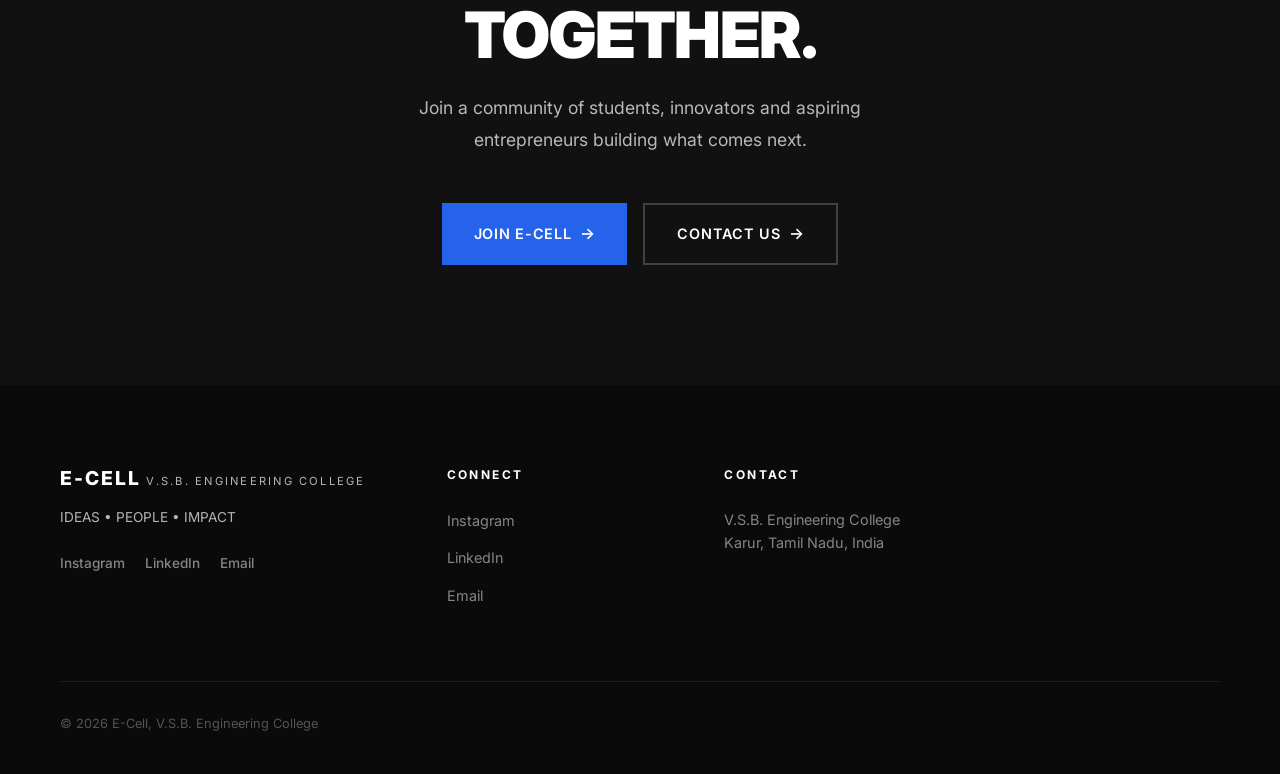
==== commit 8004f285: "Wire Instagram, LinkedIn and email; remove YouTube and Explore footer column" ====
--- a/index.html
+++ b/index.html
@@ -627,31 +627,17 @@
           </p>
           <p class="footer__tagline">IDEAS &bull; PEOPLE &bull; IMPACT</p>
           <div class="footer__socials">
-            <a href="#" aria-label="Instagram">Instagram</a>
-            <a href="#" aria-label="LinkedIn">LinkedIn</a>
-            <a href="#" aria-label="YouTube">YouTube</a>
-            <a href="#" aria-label="Email">Email</a>
-          </div>
-        </div>
-        <div>
-          <h4 class="footer__heading">EXPLORE</h4>
-          <ul class="footer__links">
-            <li><a href="#home">Home</a></li>
-            <li><a href="#about">About</a></li>
-            <li><a href="#programs">Programs</a></li>
-              <li><a href="#events">Upcoming Events</a></li>
-              <li><a href="#community">Community</a></li>
-            <li><a href="#team">Team</a></li>
-            <li><a href="#resources">Resources</a></li>
-          </ul>
+            <a href="https://www.instagram.com/ecell_vsbec/" target="_blank" rel="noopener" aria-label="Instagram">Instagram</a>
+            <a href="https://www.linkedin.com/company/vsbec-e-cell/" target="_blank" rel="noopener" aria-label="LinkedIn">LinkedIn</a>
+            <a href="mailto:vsbecell@gmail.com" aria-label="Email">Email</a>
+          </div>
         </div>
         <div>
           <h4 class="footer__heading">CONNECT</h4>
           <ul class="footer__links">
-            <li><a href="#">Instagram</a></li>
-            <li><a href="#">LinkedIn</a></li>
-            <li><a href="#">YouTube</a></li>
-            <li><a href="#">Email</a></li>
+            <li><a href="https://www.instagram.com/ecell_vsbec/" target="_blank" rel="noopener">Instagram</a></li>
+            <li><a href="https://www.linkedin.com/company/vsbec-e-cell/" target="_blank" rel="noopener">LinkedIn</a></li>
+            <li><a href="mailto:vsbecell@gmail.com">Email</a></li>
           </ul>
         </div>
         <div>
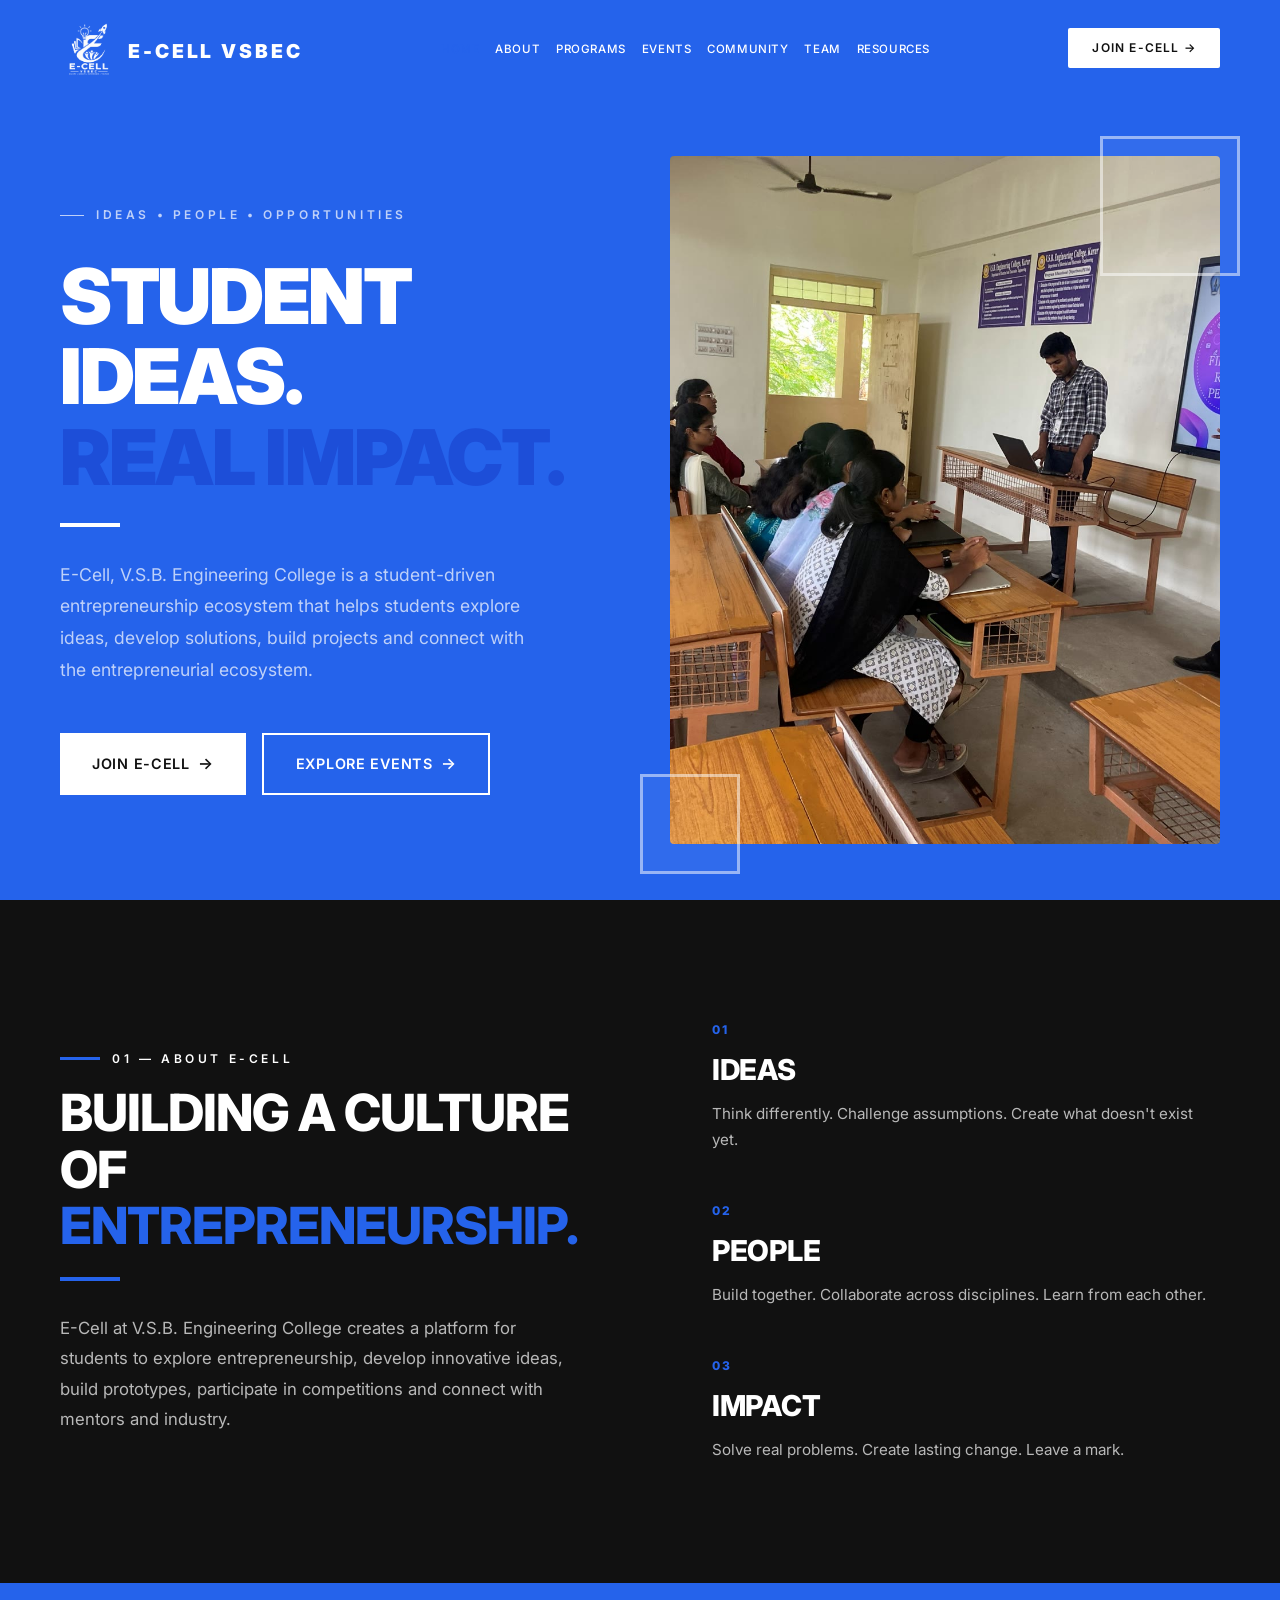
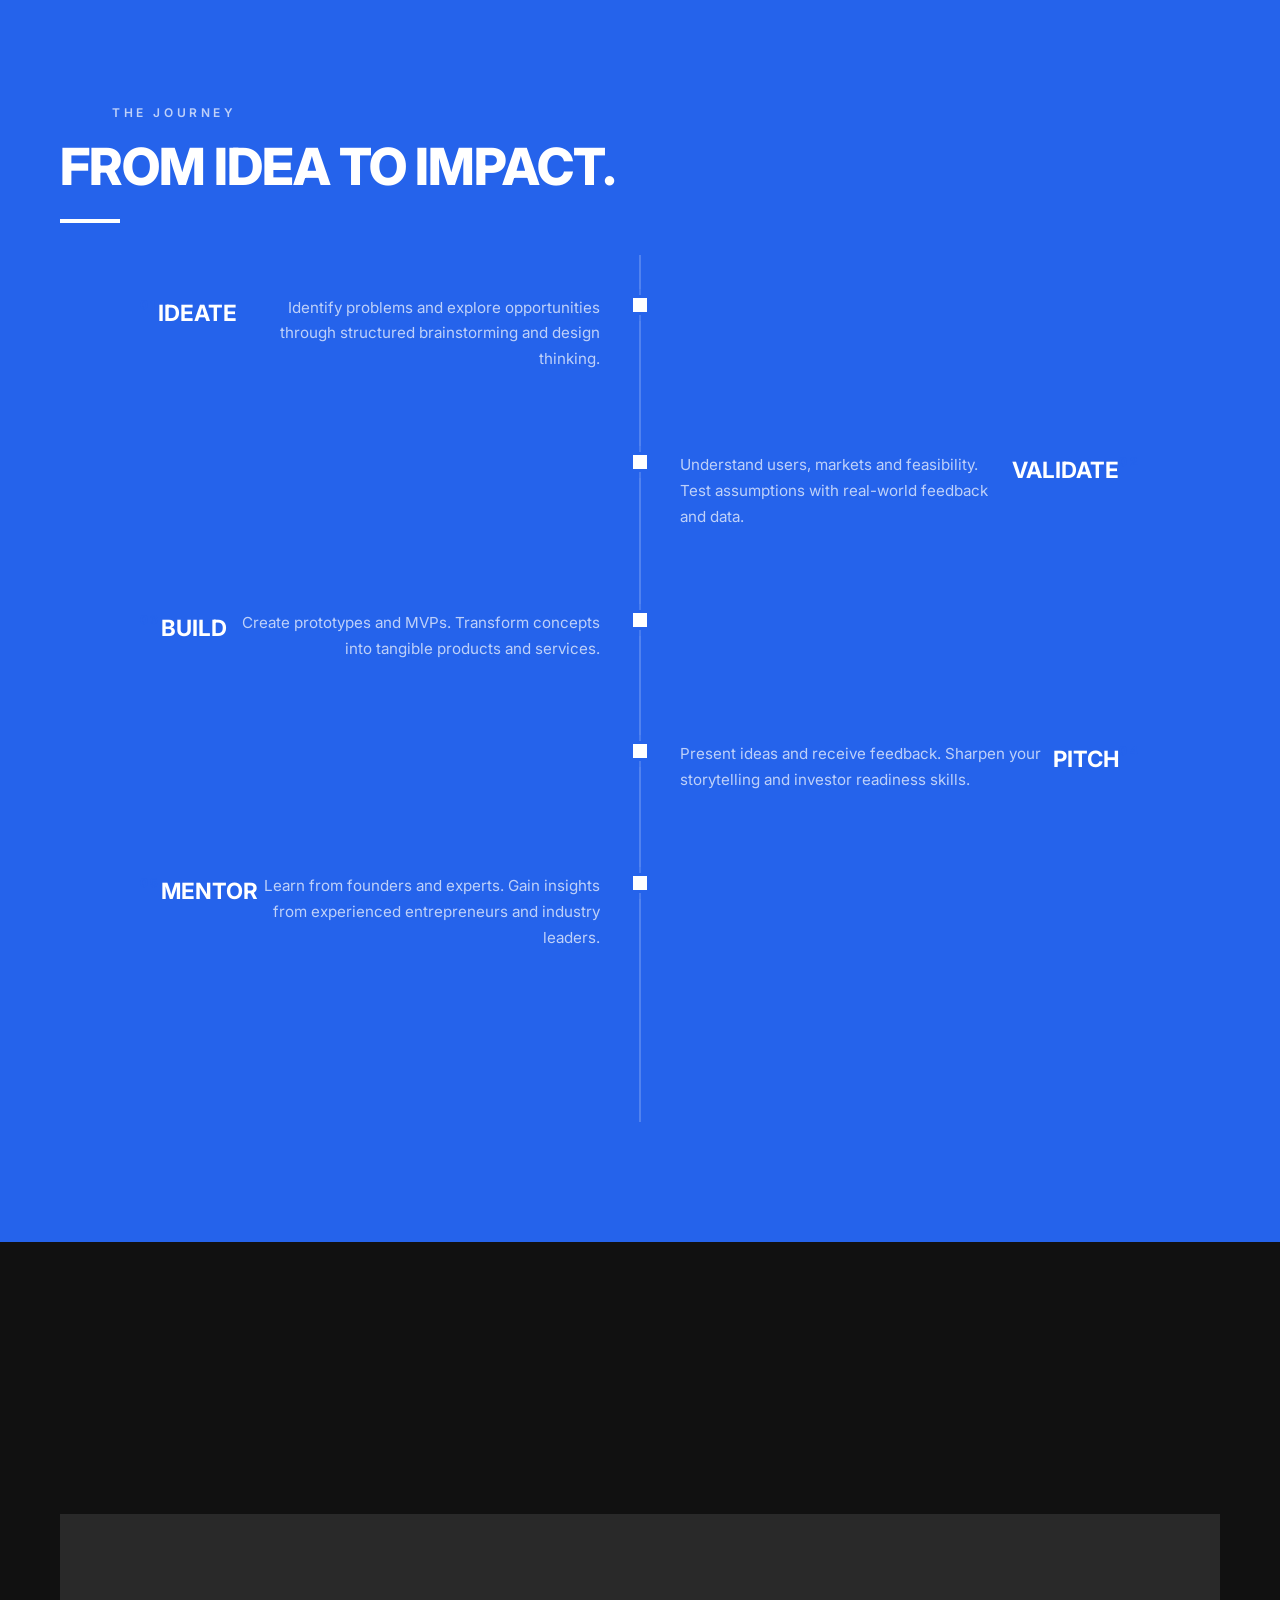
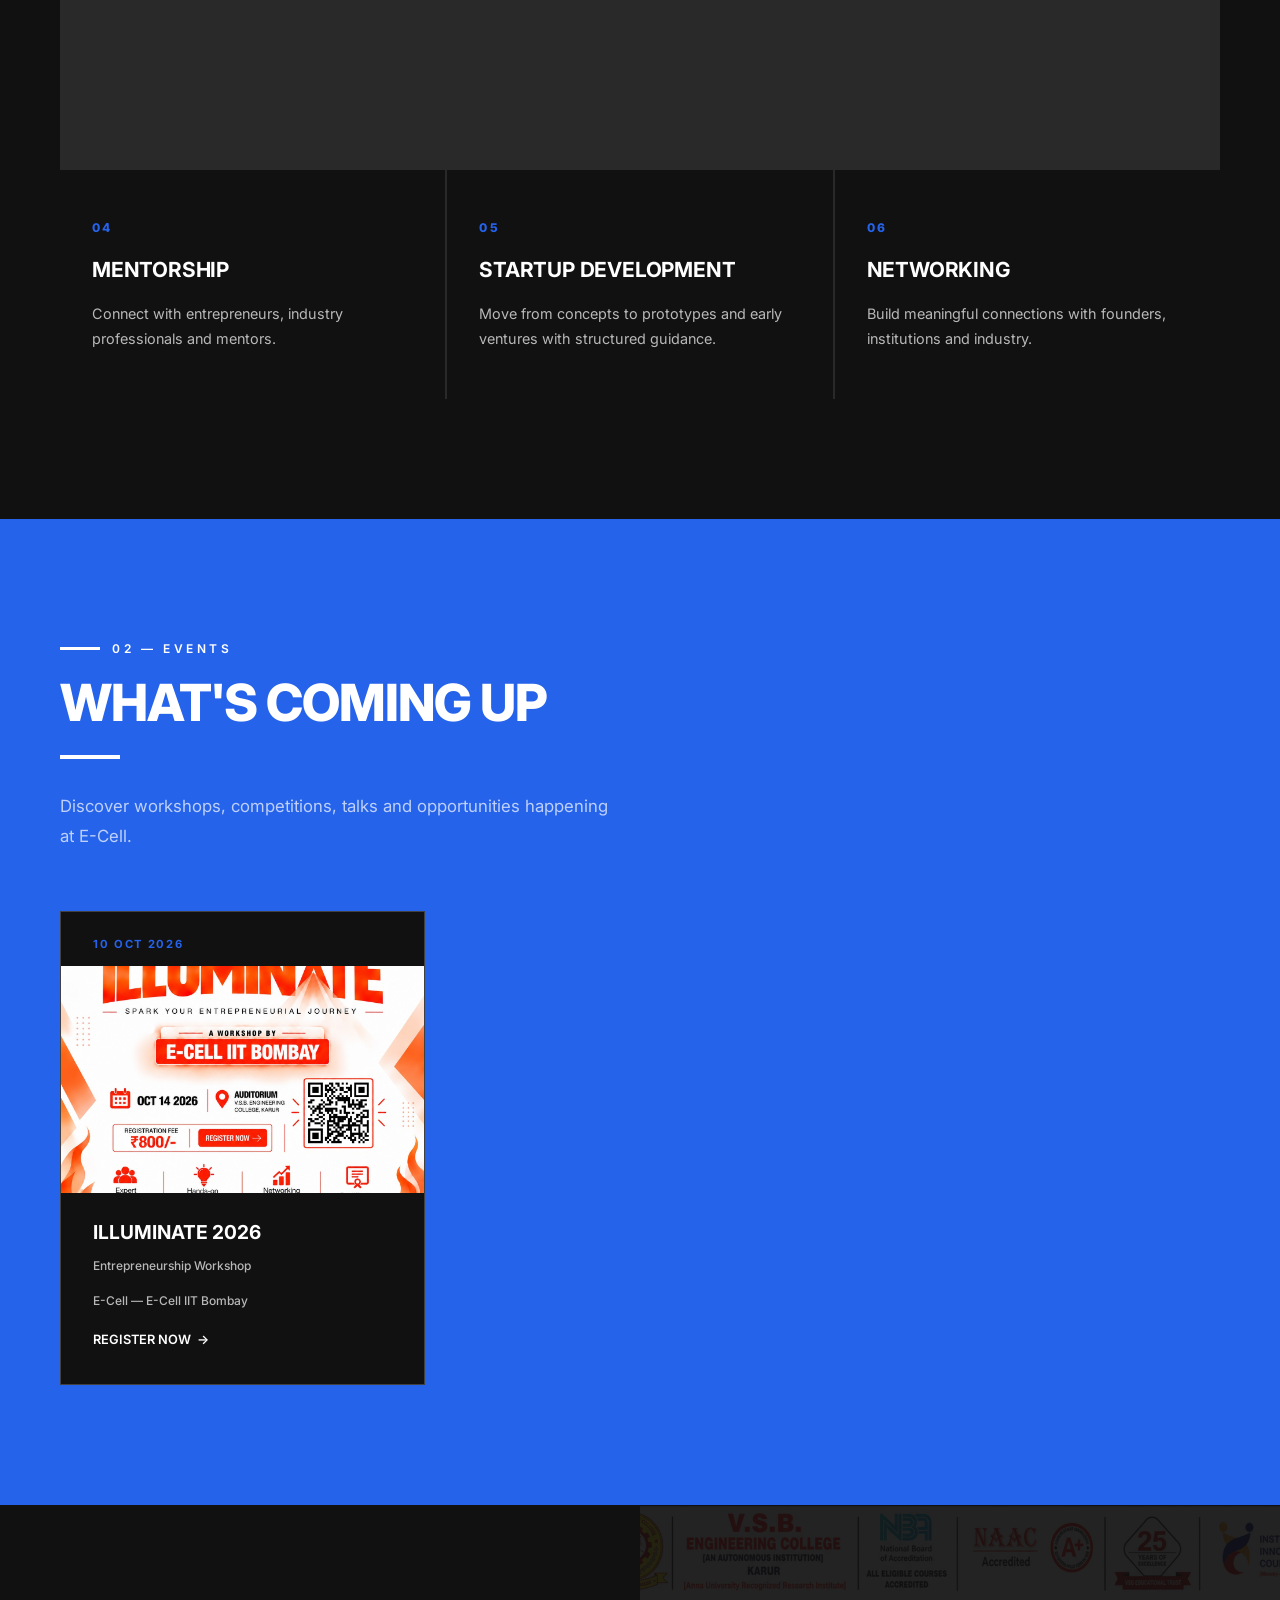
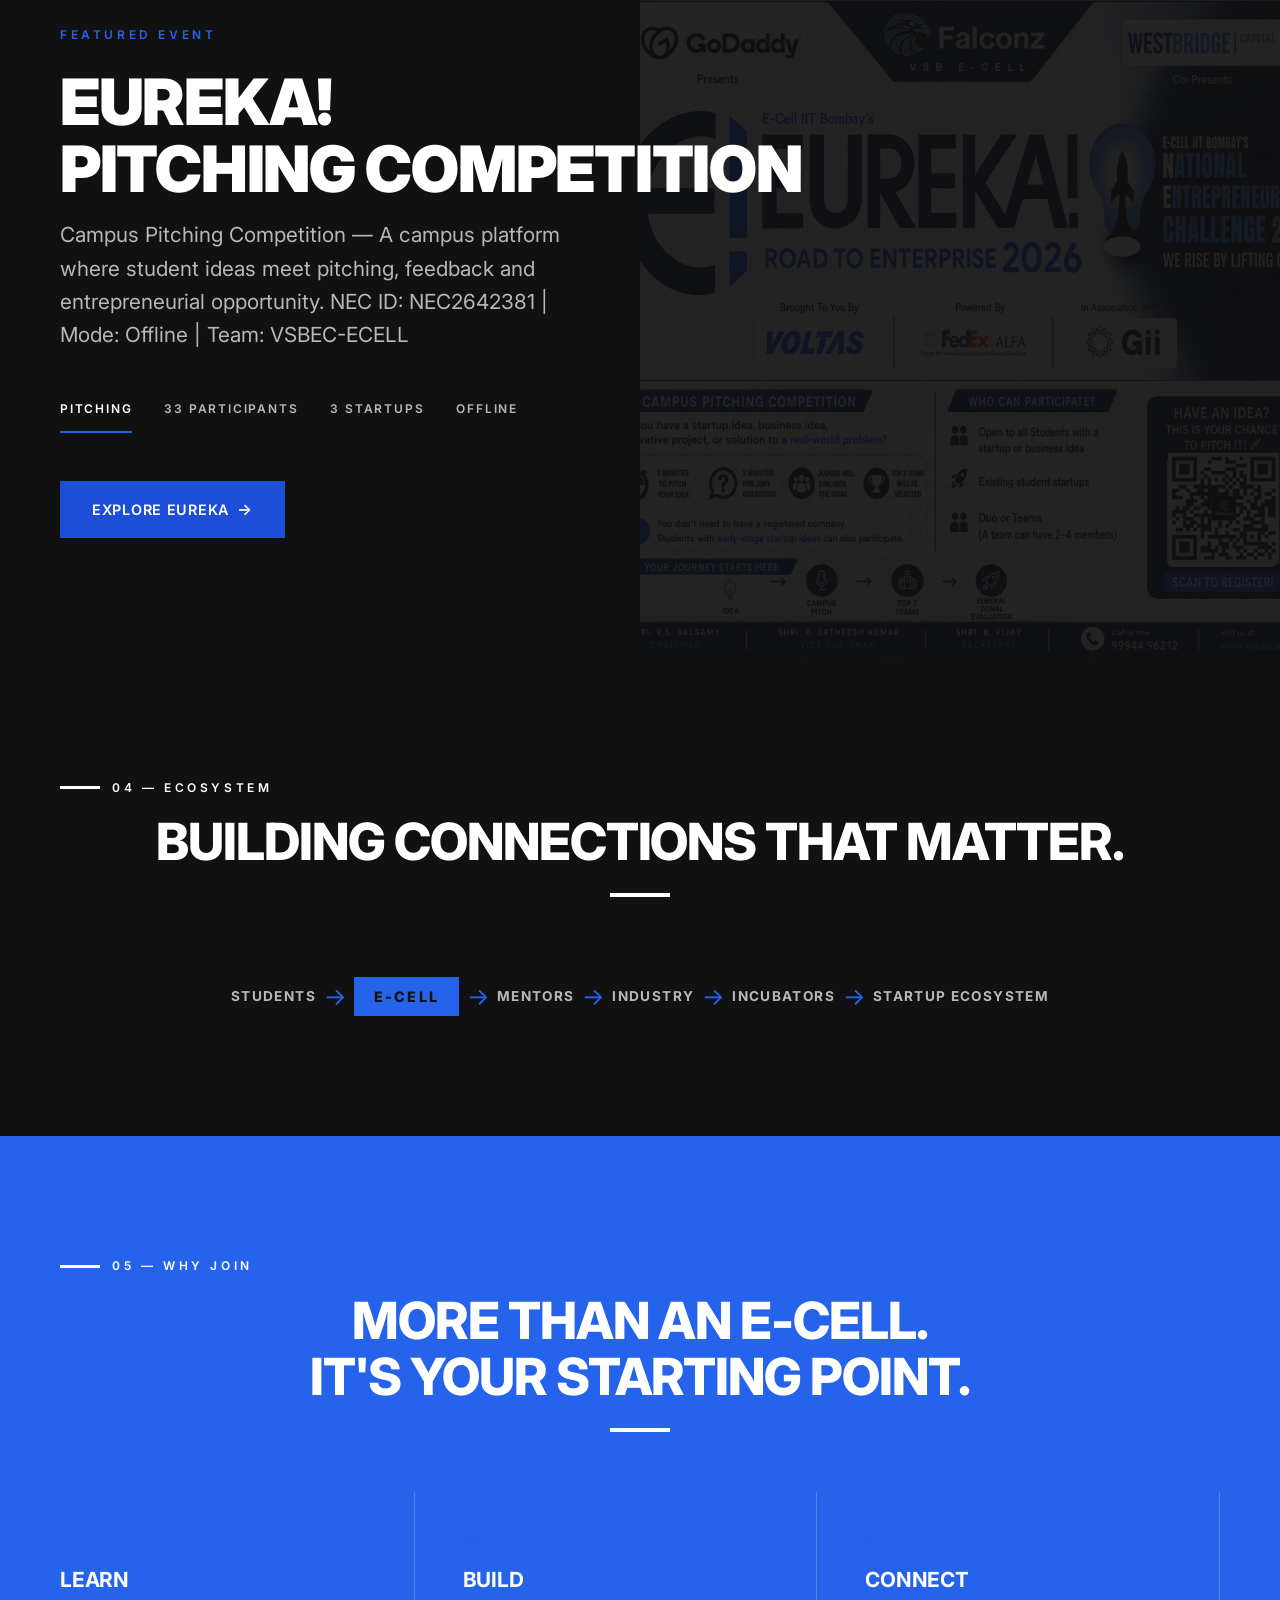
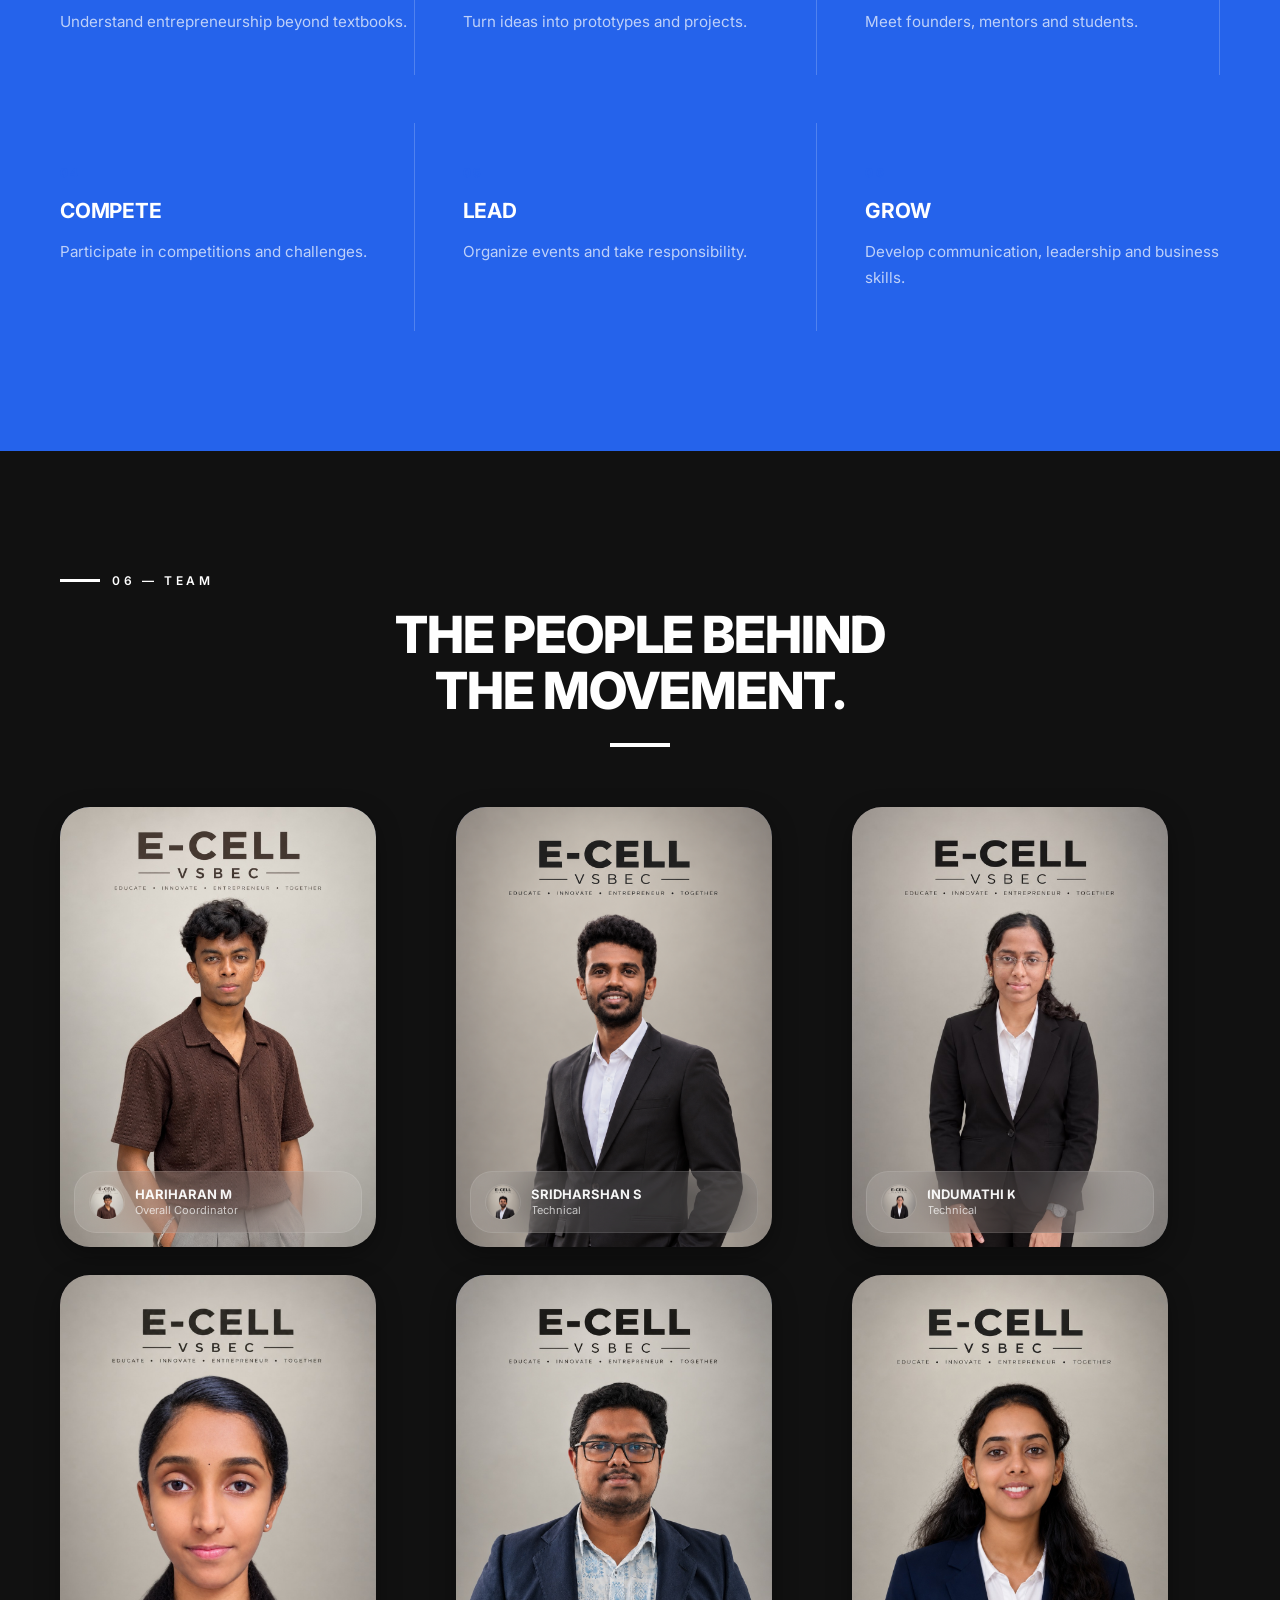
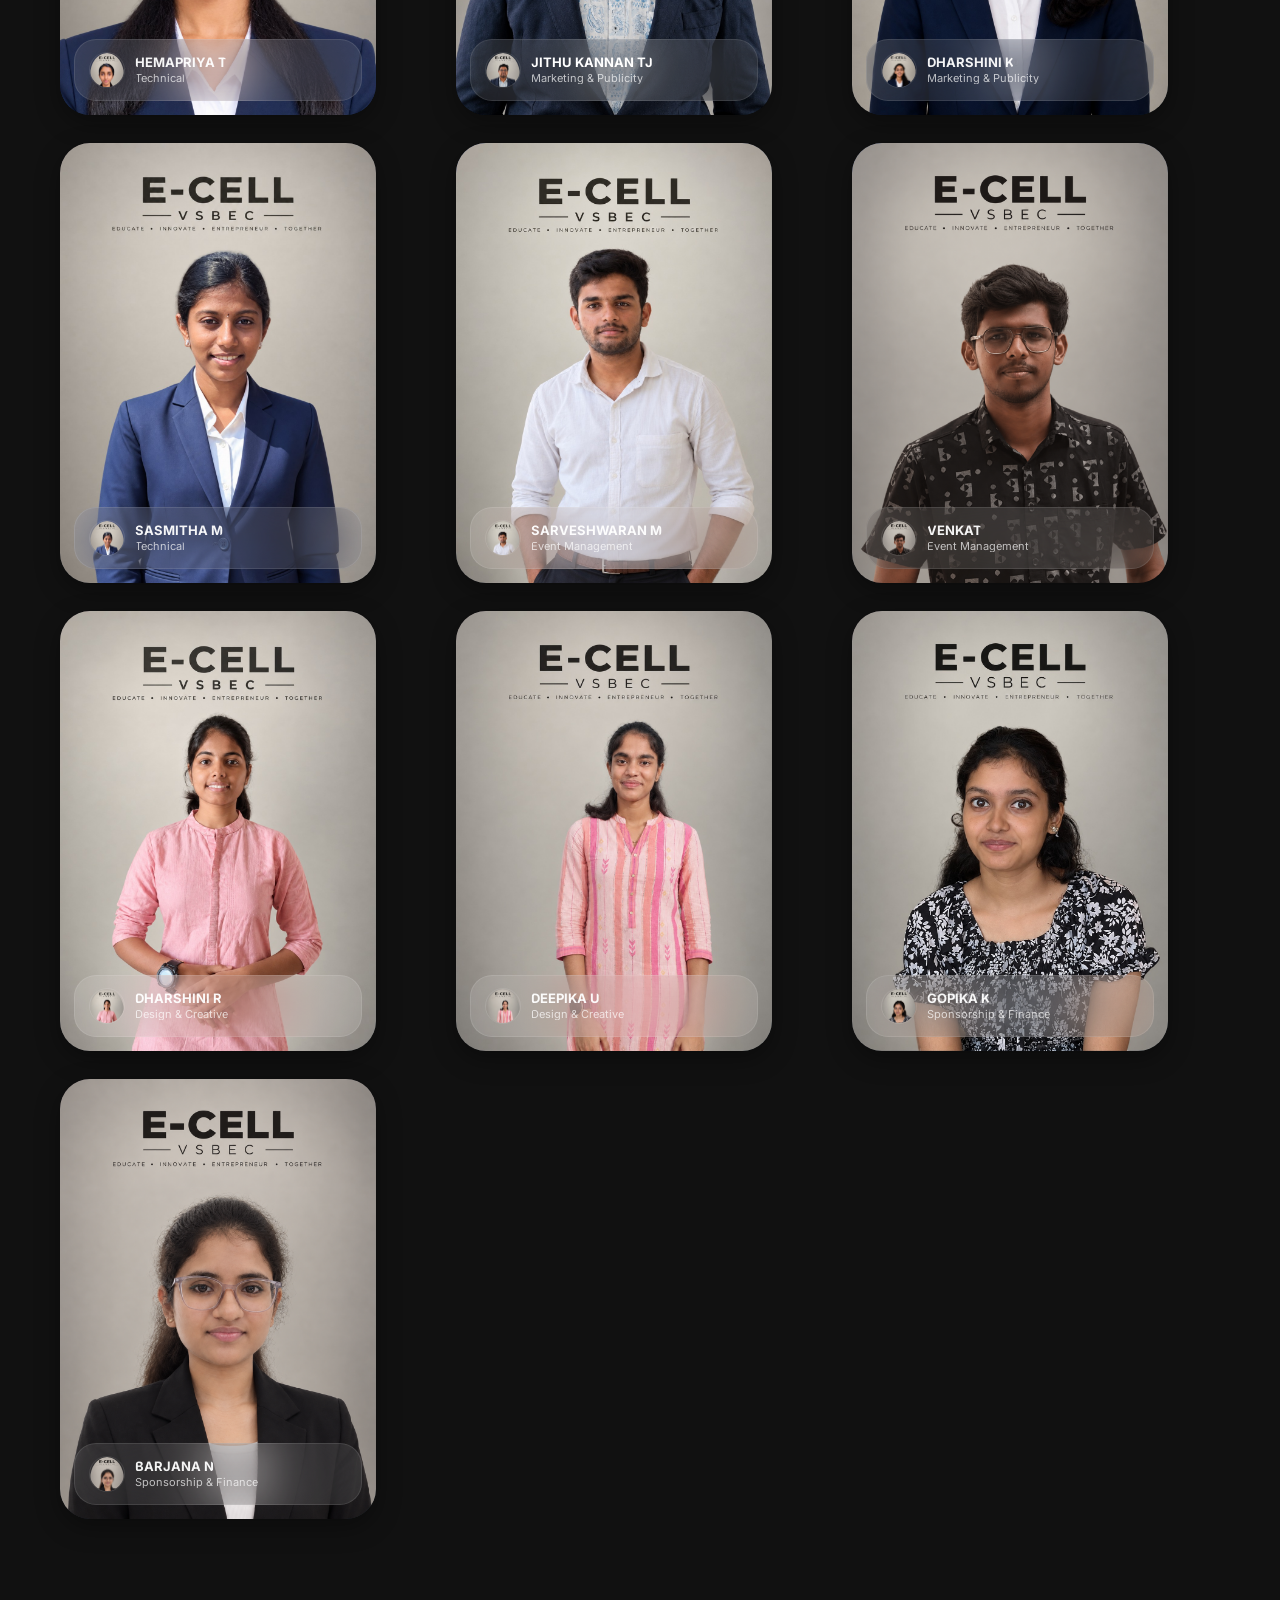
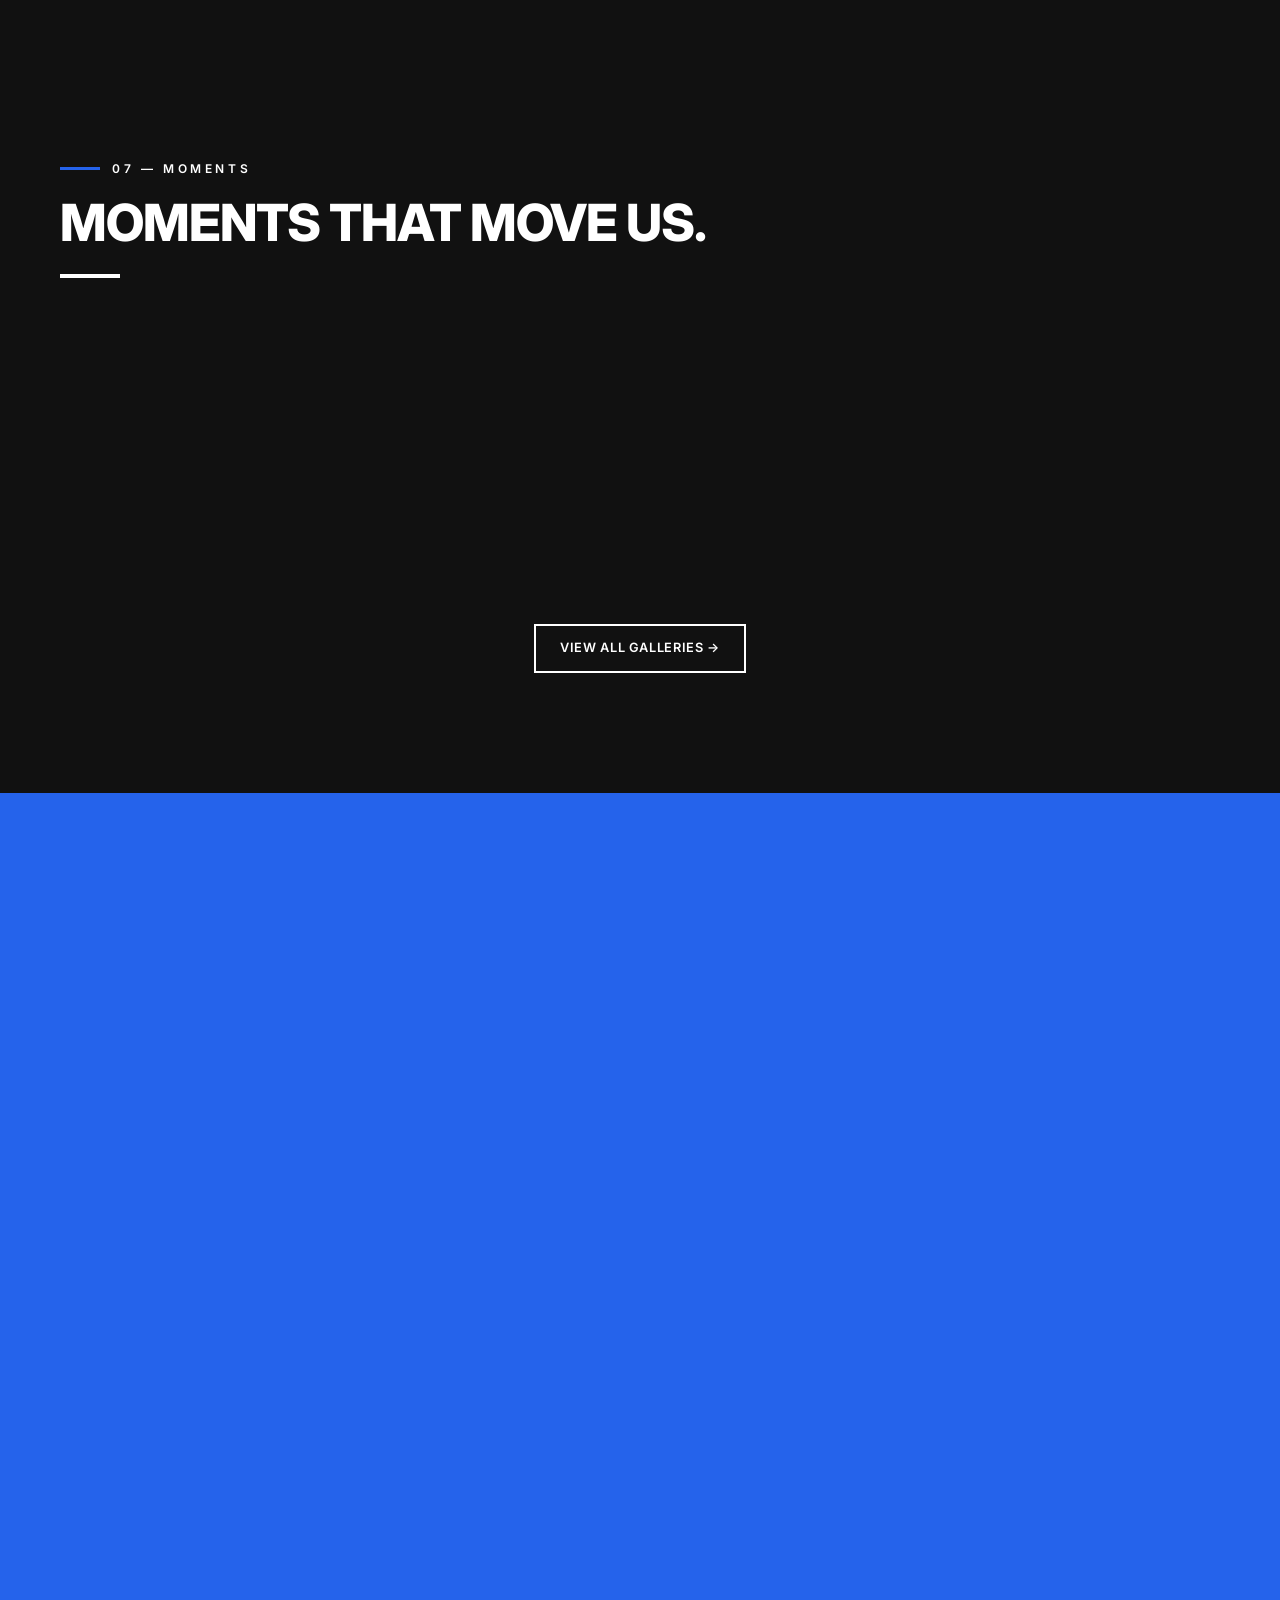
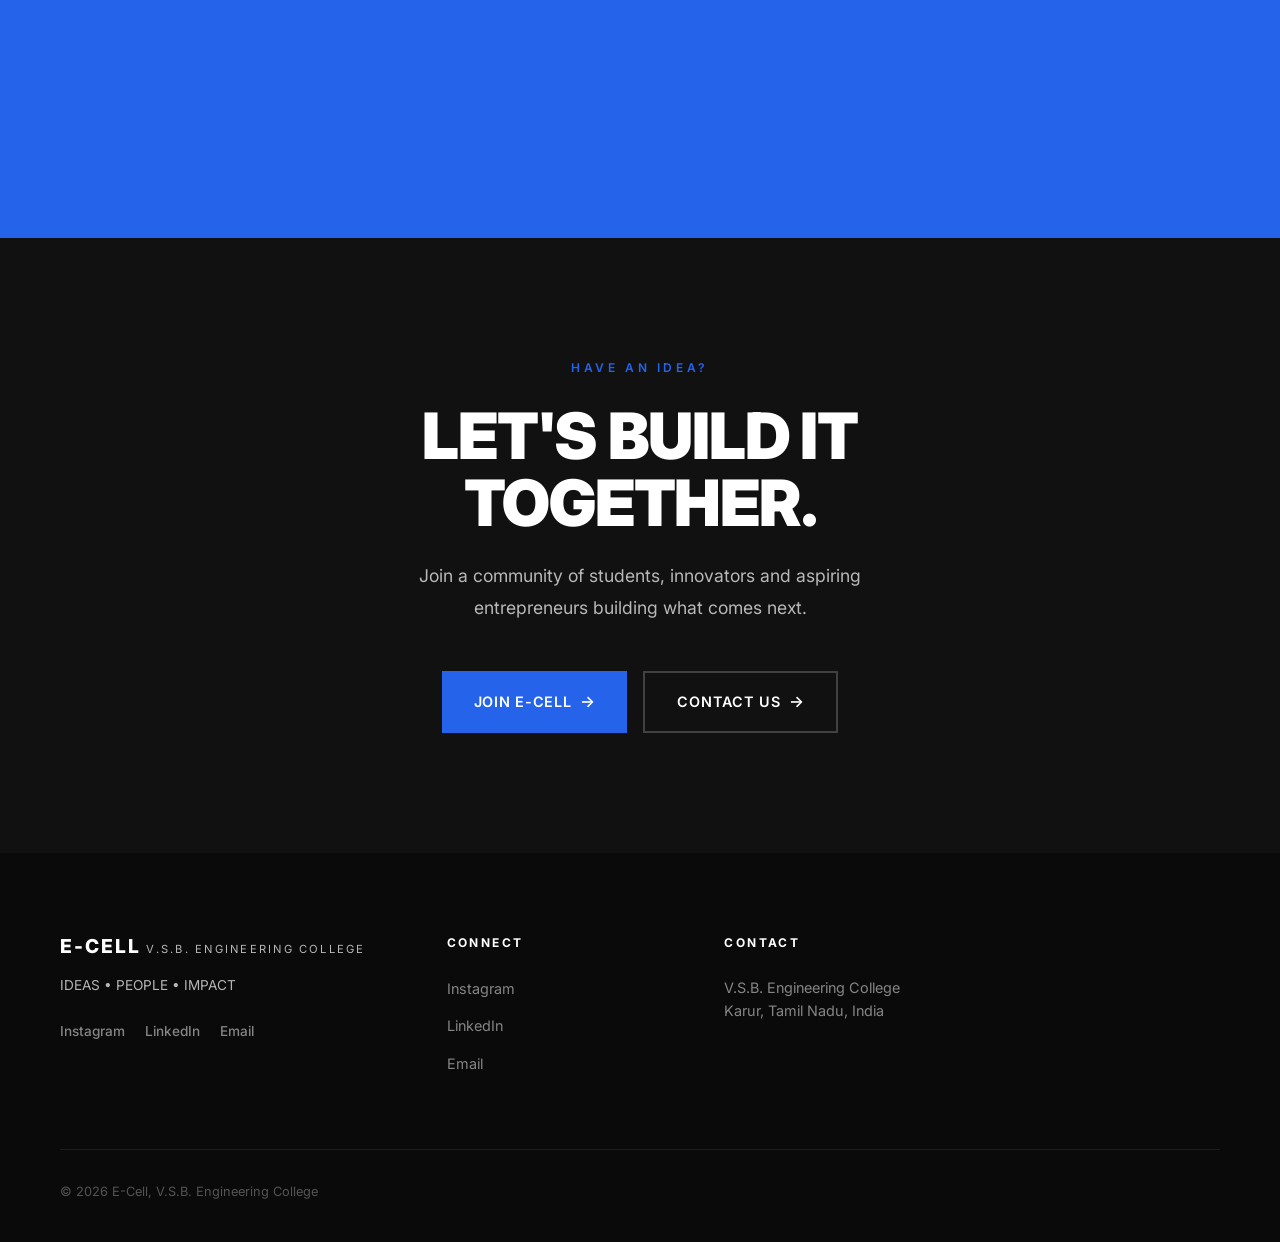
==== commit 2455a3bb: "Prepare for Vercel deploy: add vercel.json, update team assets" ====
--- a/index.html
+++ b/index.html
@@ -92,7 +92,7 @@
           <div class="hero__geometric hero__geometric--1" aria-hidden="true"></div>
           <div class="hero__geometric hero__geometric--2" aria-hidden="true"></div>
           <div class="hero__image-wrapper">
-            <img src="https://images.unsplash.com/photo-1522202176988-66273c2fd55f?w=800&q=80&fit=crop" alt="Students collaborating on entrepreneurship projects at V.S.B. Engineering College" loading="eager" width="800" height="1000">
+            <img src="images/team-gallery/team-01.jpg" alt="Students collaborating on entrepreneurship projects at V.S.B. Engineering College" loading="eager" width="1600" height="1200">
           </div>
         </div>
       </div>
@@ -414,9 +414,9 @@
           <div class="pc-card-wrapper" data-name="HEMAPRIYA T" onclick="window.open('https://www.linkedin.com/in/hemapriya-thiyagarajan-8725b23ab/', '_blank')" data-enable-tilt="true" style="--inner-gradient: linear-gradient(145deg,#60496e8c 0%,#71C4FF44 100%); --behind-glow-color: rgba(113, 196, 255, 0.45); --behind-glow-size: 50%;"><div class="pc-card-shell">
               <section class="pc-card">
                 <div class="pc-inside"><div class="pc-content pc-avatar-content">
-                    <img class="avatar" src="images/hemapriya-t.jpg" alt="HEMAPRIYA T avatar" loading="lazy" onerror="this.style.display='none'">
-                    <div class="pc-user-info">
-                      <div class="pc-user-details"><div class="pc-mini-avatar"><img src="images/hemapriya-t.jpg" alt="mini" loading="lazy" onerror="this.src='https://ui-avatars.com/api/?name=HEMAPRIYA+T&background=111111&color=FFFFFF&size=100&bold=true'"></div><div class="pc-user-text"><div class="pc-handle">HEMAPRIYA T</div><div class="pc-status">Technical</div></div></div>
+                    <img class="avatar" src="images/hemapriya-t.jpg?v=2" alt="HEMAPRIYA T avatar" loading="lazy" onerror="this.style.display='none'">
+                    <div class="pc-user-info">
+                      <div class="pc-user-details"><div class="pc-mini-avatar"><img src="images/hemapriya-t.jpg?v=2" alt="mini" loading="lazy" onerror="this.src='https://ui-avatars.com/api/?name=HEMAPRIYA+T&background=111111&color=FFFFFF&size=100&bold=true'"></div><div class="pc-user-text"><div class="pc-handle">HEMAPRIYA T</div><div class="pc-status">Technical</div></div></div>
                       </div></div>
                 </div>
               </section>
@@ -441,6 +441,18 @@
                     <img class="avatar" src="images/dharshini-k.jpg" alt="DHARSHINI K avatar" loading="lazy" onerror="this.style.display='none'">
                     <div class="pc-user-info">
                       <div class="pc-user-details"><div class="pc-mini-avatar"><img src="images/dharshini-k.jpg" alt="mini" loading="lazy" onerror="this.src='https://ui-avatars.com/api/?name=DHARSHINI+K&background=111111&color=FFFFFF&size=100&bold=true'"></div><div class="pc-user-text"><div class="pc-handle">DHARSHINI K</div><div class="pc-status">Marketing &amp; Publicity</div></div></div>
+                      </div></div>
+                </div>
+              </section>
+            </div>
+          </div>
+          <!-- SASMITHA M -->
+          <div class="pc-card-wrapper" data-name="SASMITHA M" onclick="window.open('https://www.linkedin.com/in/sasmitha-m-b077563a4?utm_source=share_via&utm_content=profile&utm_medium=member_android', '_blank')" data-enable-tilt="true" style="--inner-gradient: linear-gradient(145deg,#60496e8c 0%,#71C4FF44 100%); --behind-glow-color: rgba(113, 196, 255, 0.45); --behind-glow-size: 50%;"><div class="pc-card-shell">
+              <section class="pc-card">
+                <div class="pc-inside"><div class="pc-content pc-avatar-content">
+                    <img class="avatar" src="images/sasmitha-m.jpg" alt="SASMITHA M avatar" loading="lazy" onerror="this.style.display='none'">
+                    <div class="pc-user-info">
+                      <div class="pc-user-details"><div class="pc-mini-avatar"><img src="images/sasmitha-m.jpg" alt="mini" loading="lazy" onerror="this.src='https://ui-avatars.com/api/?name=SASMITHA+M&background=111111&color=FFFFFF&size=100&bold=true'"></div><div class="pc-user-text"><div class="pc-handle">SASMITHA M</div><div class="pc-status">Technical</div></div></div>
                       </div></div>
                 </div>
               </section>
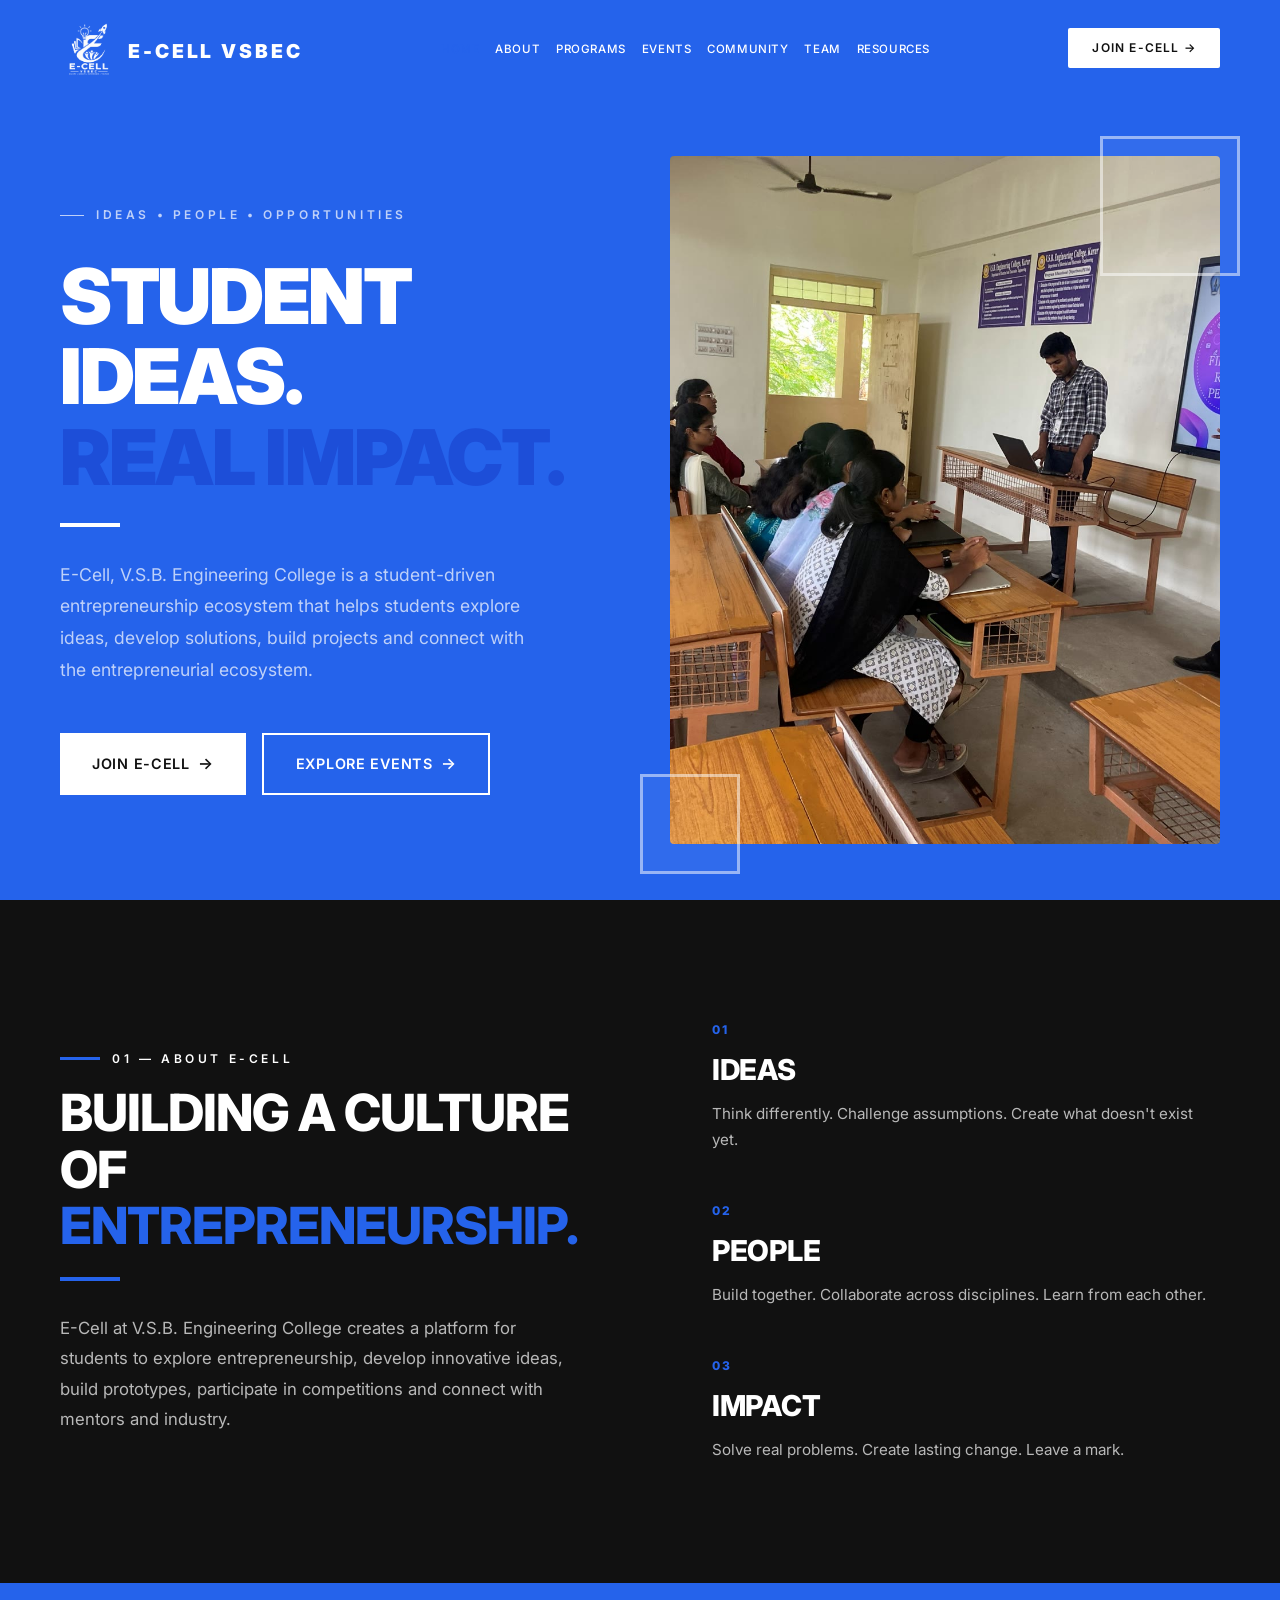
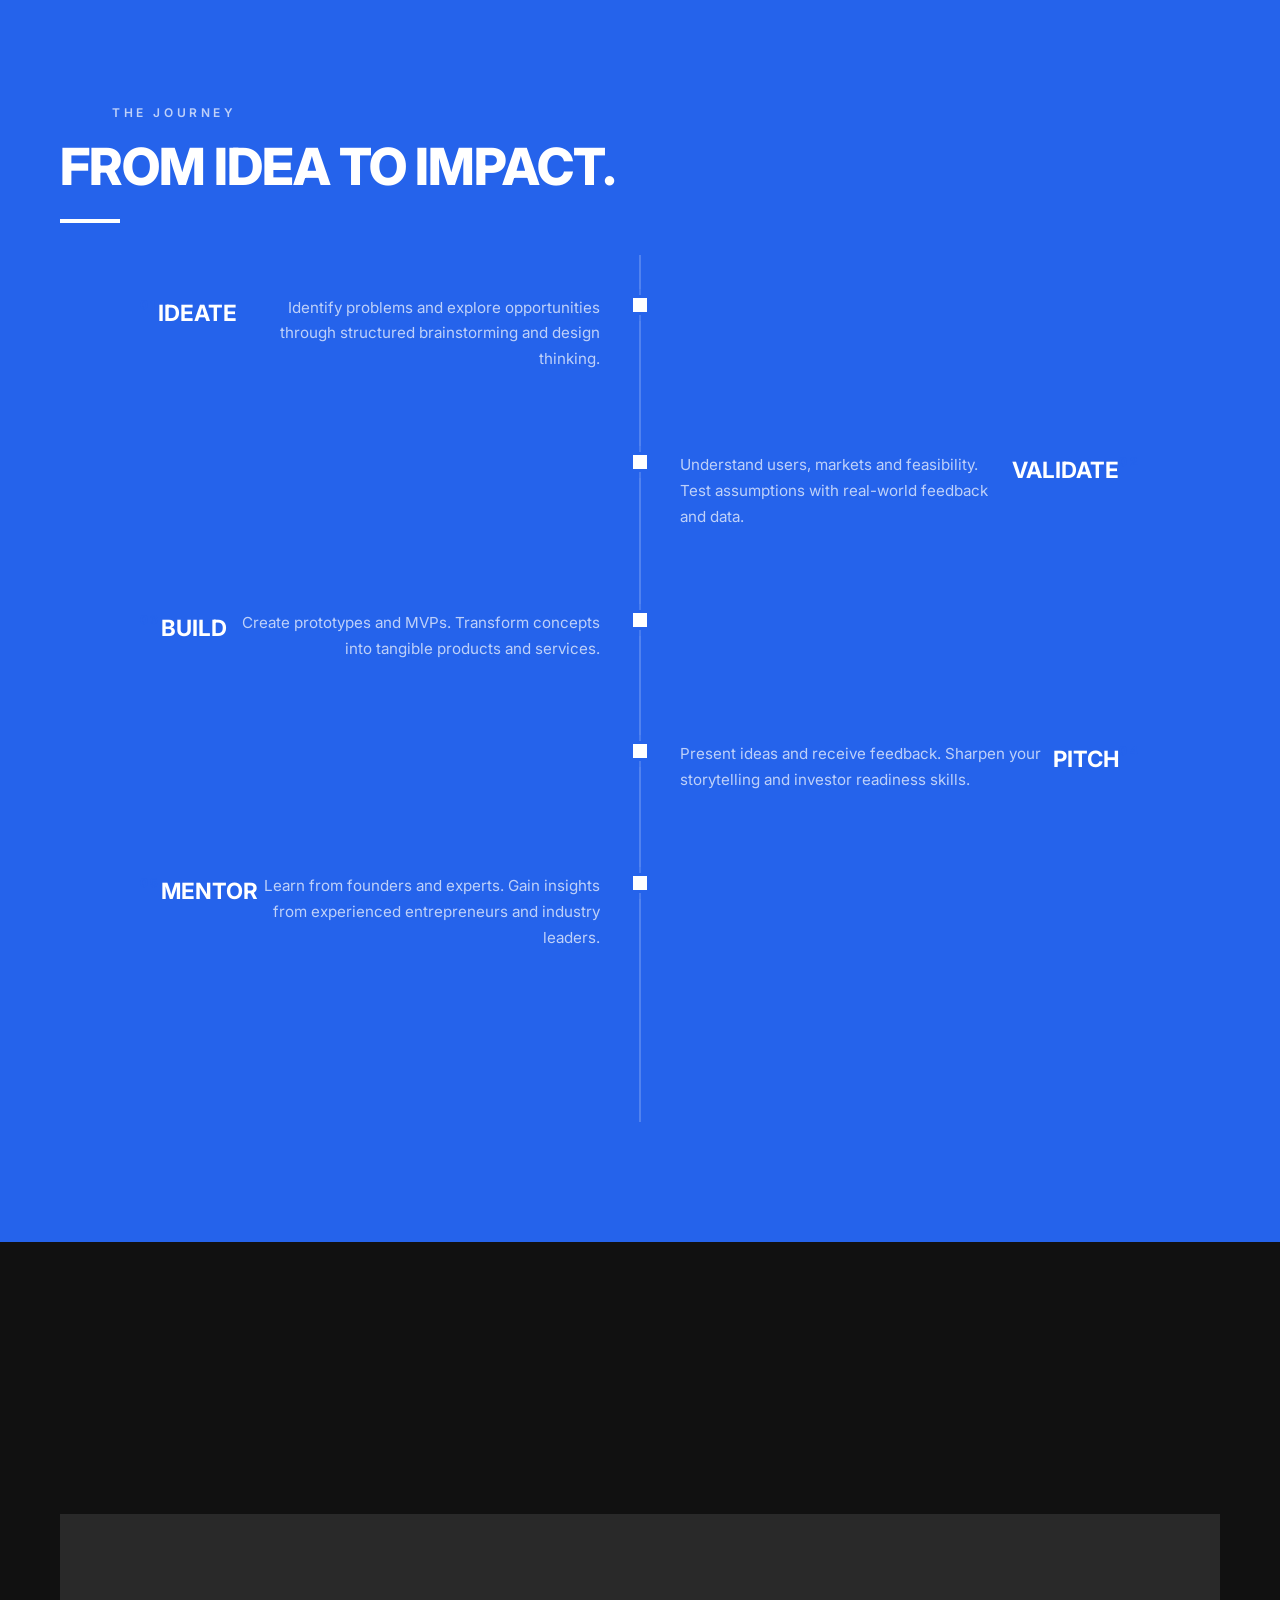
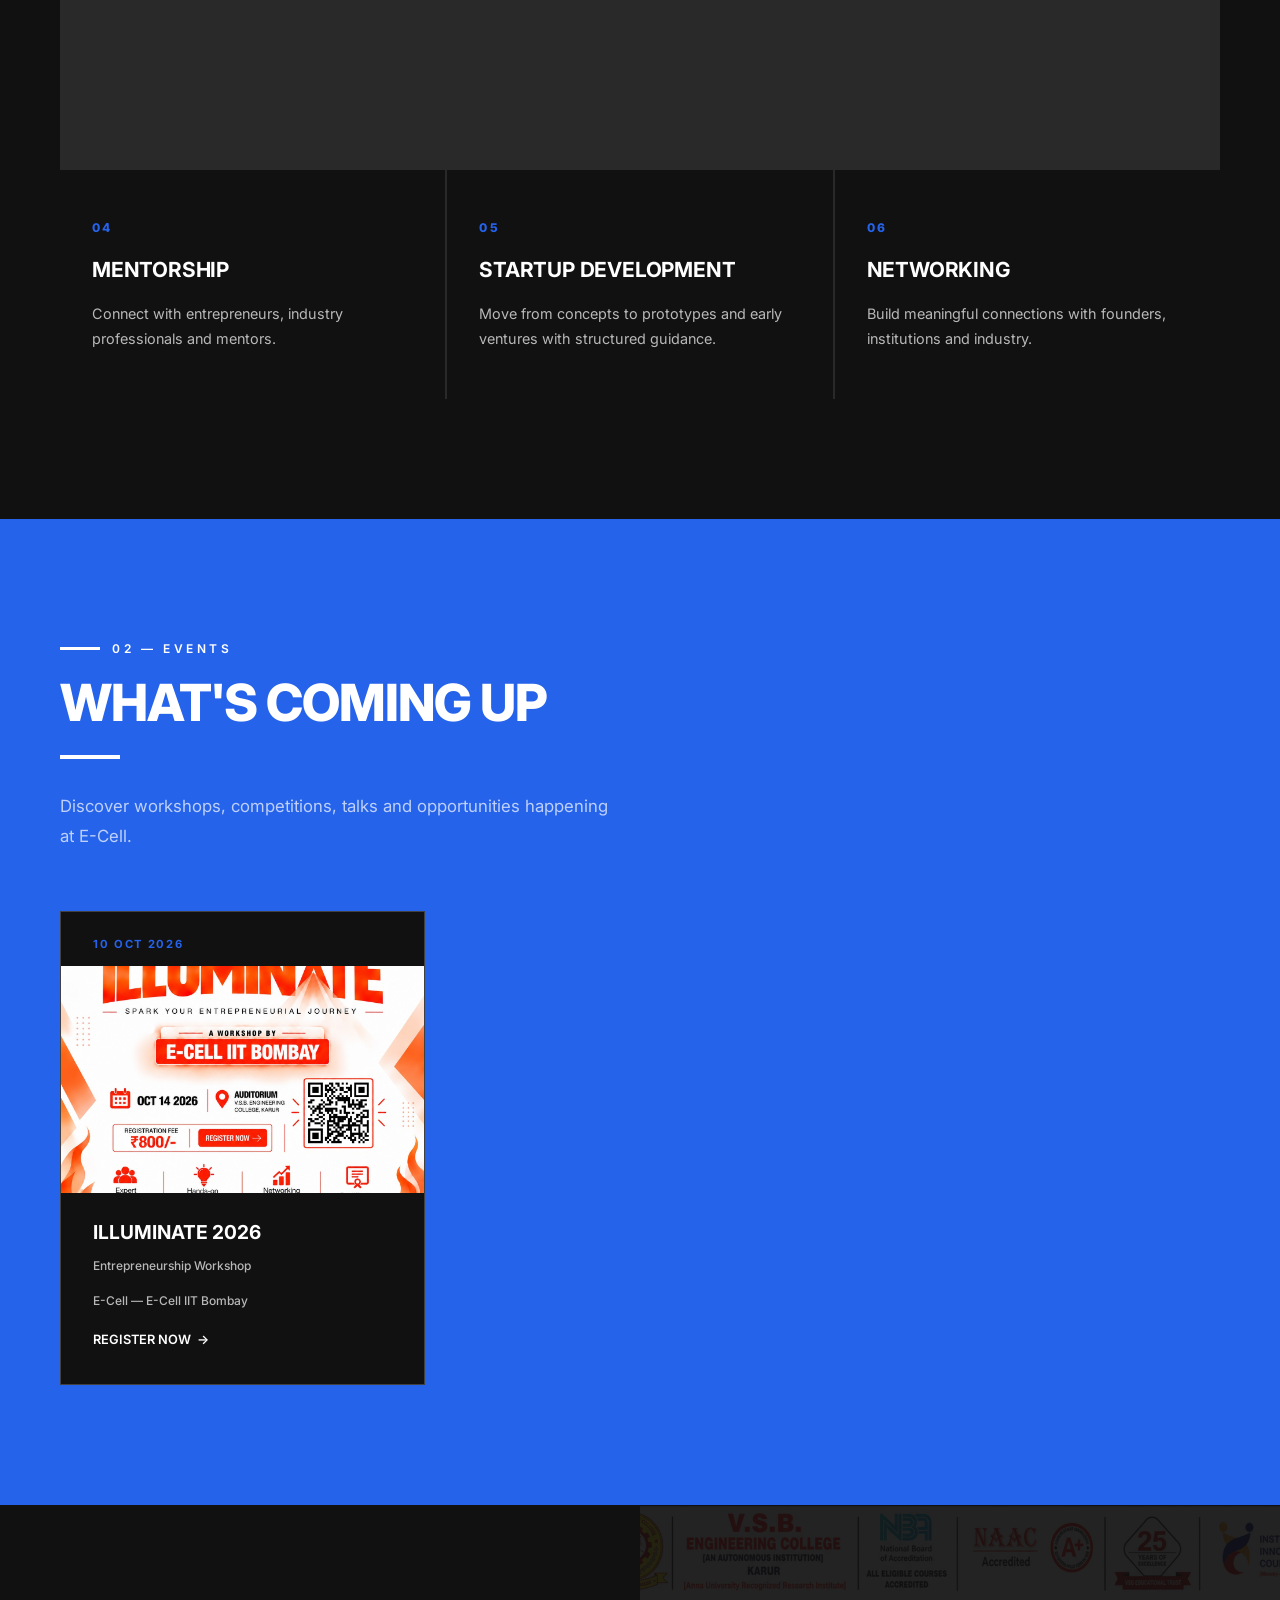
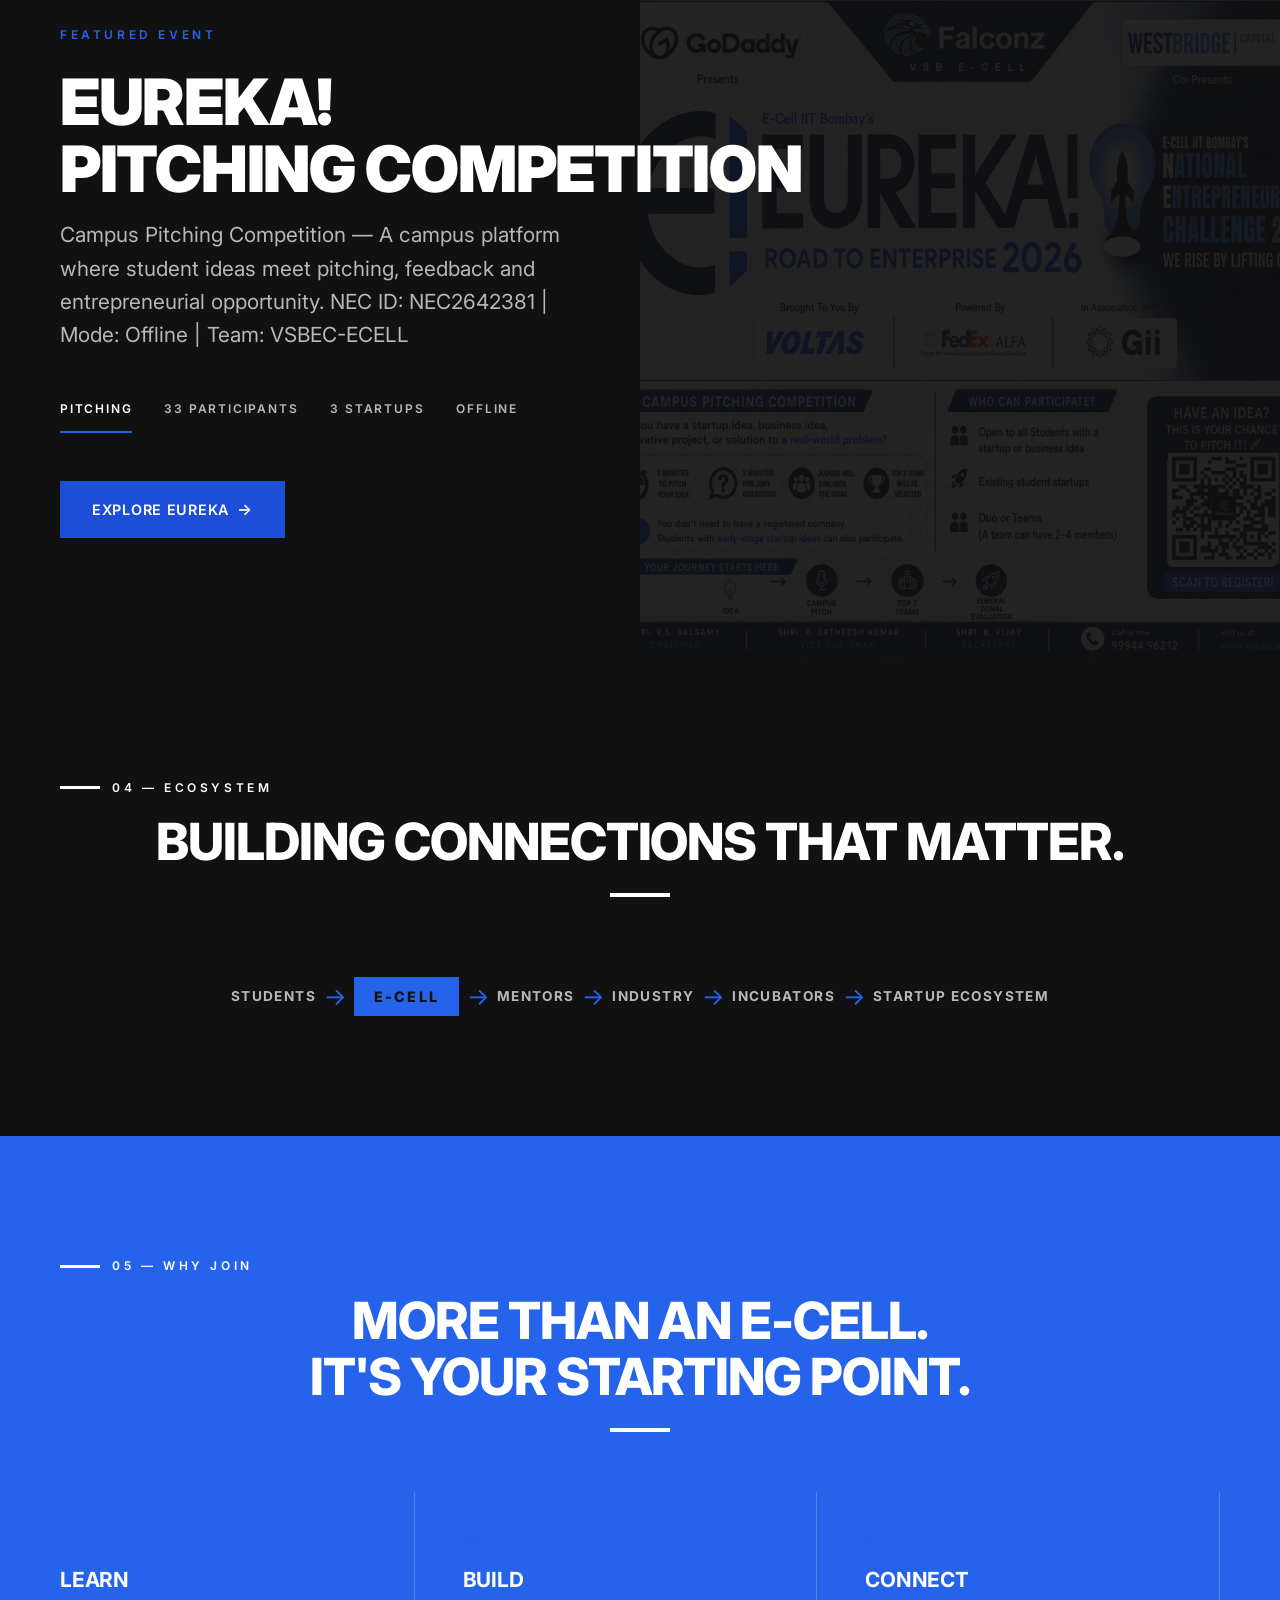
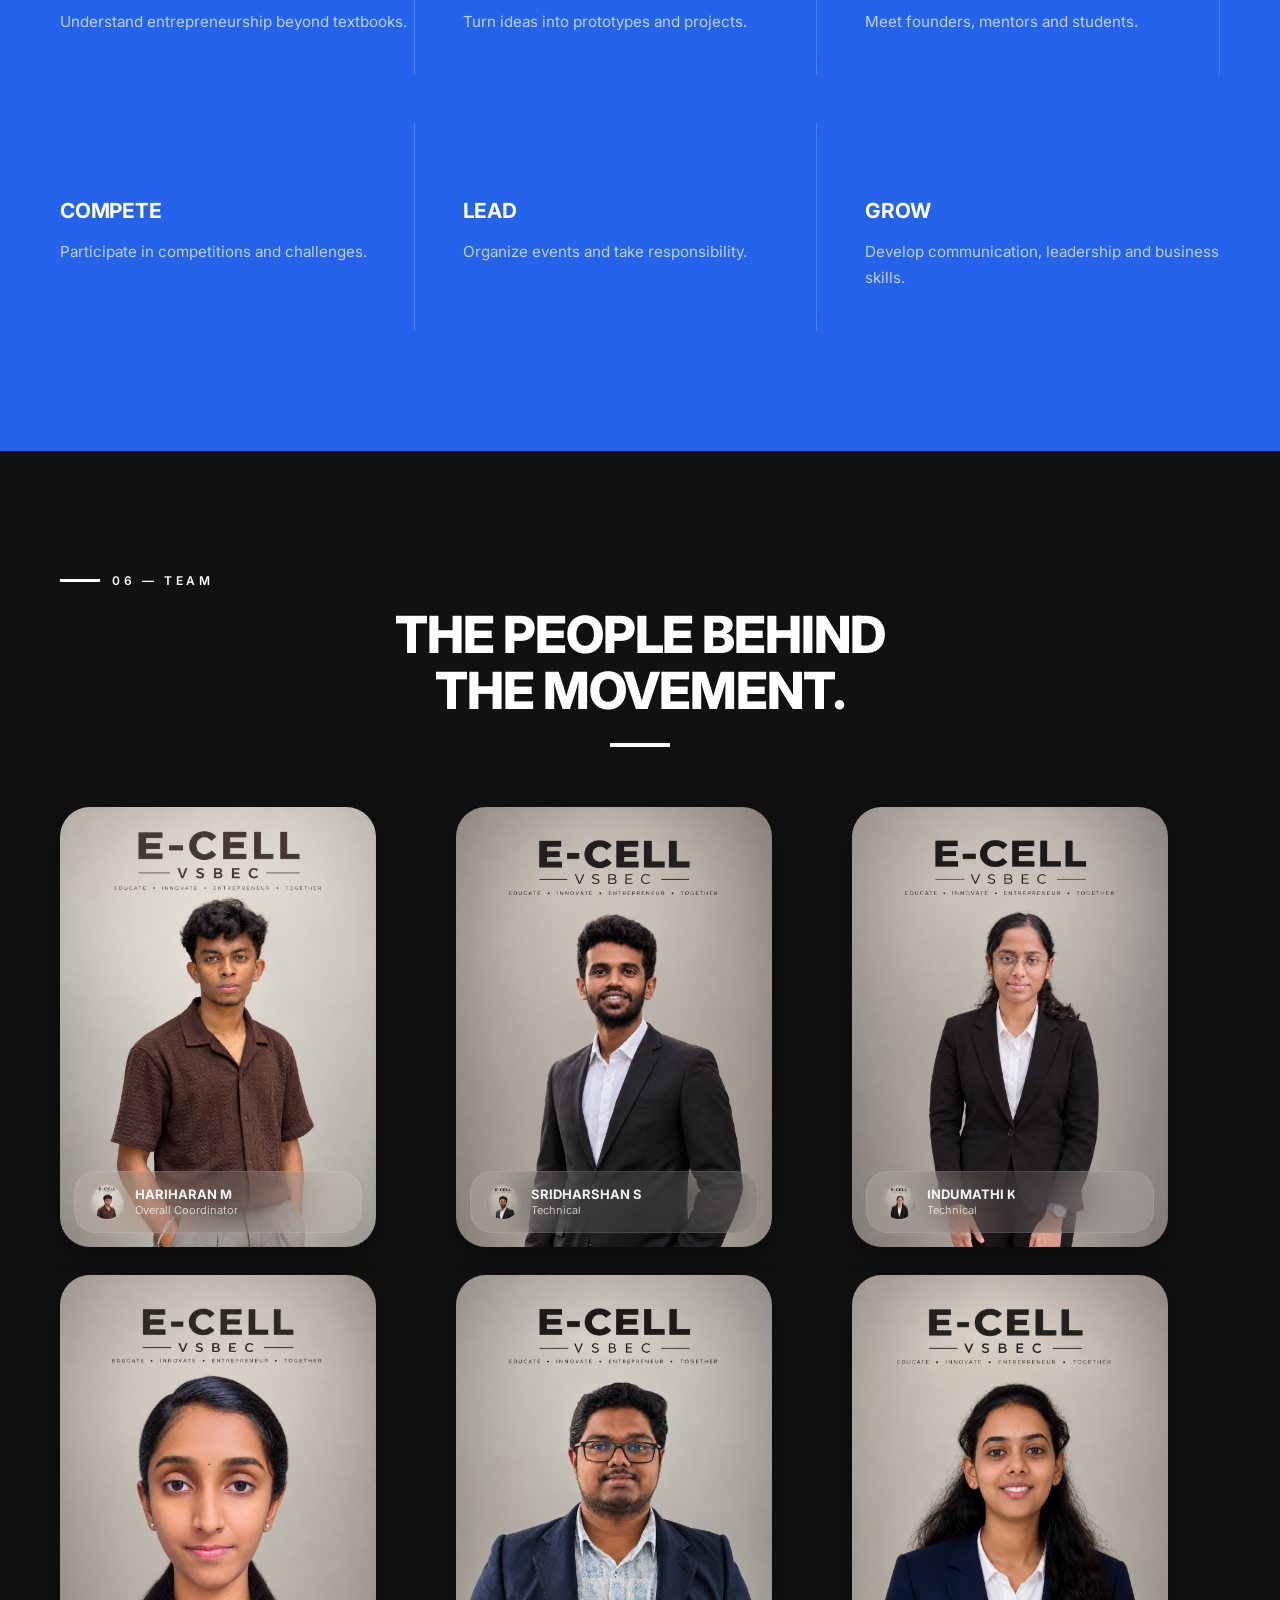
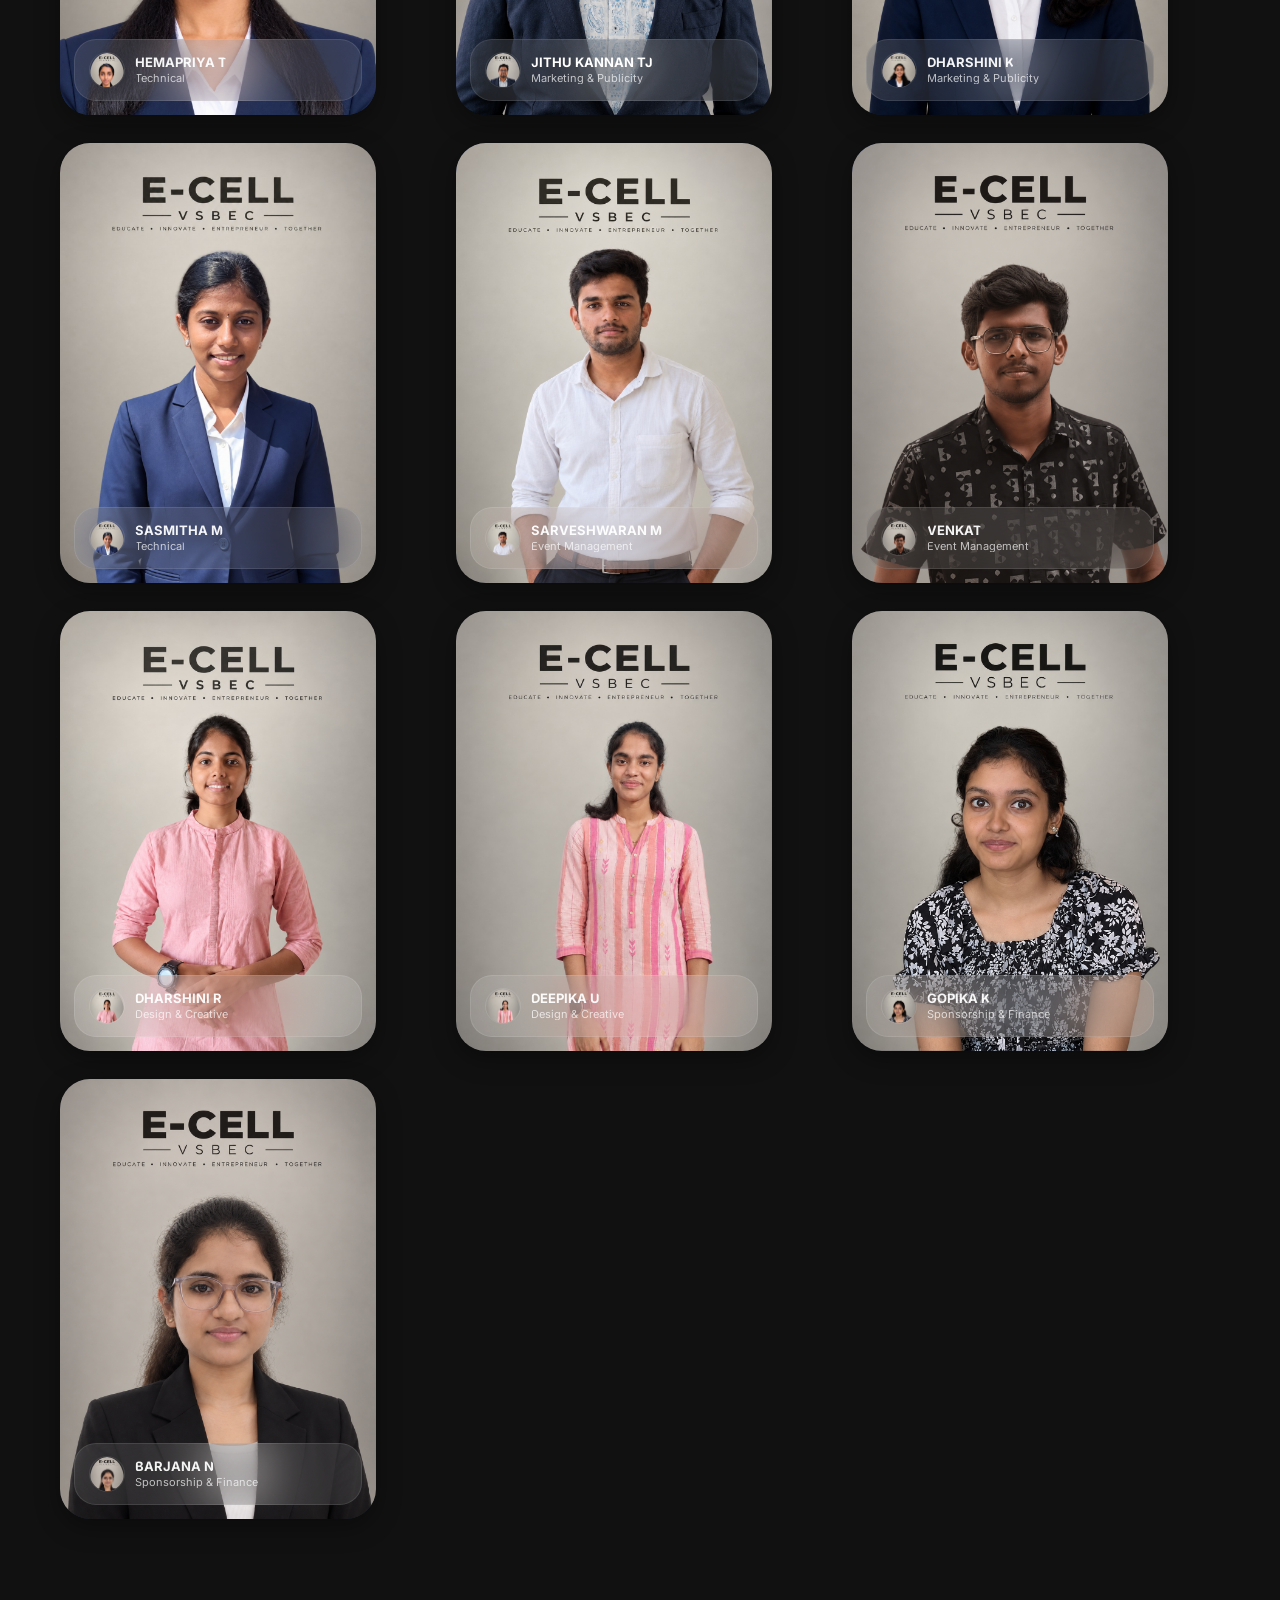
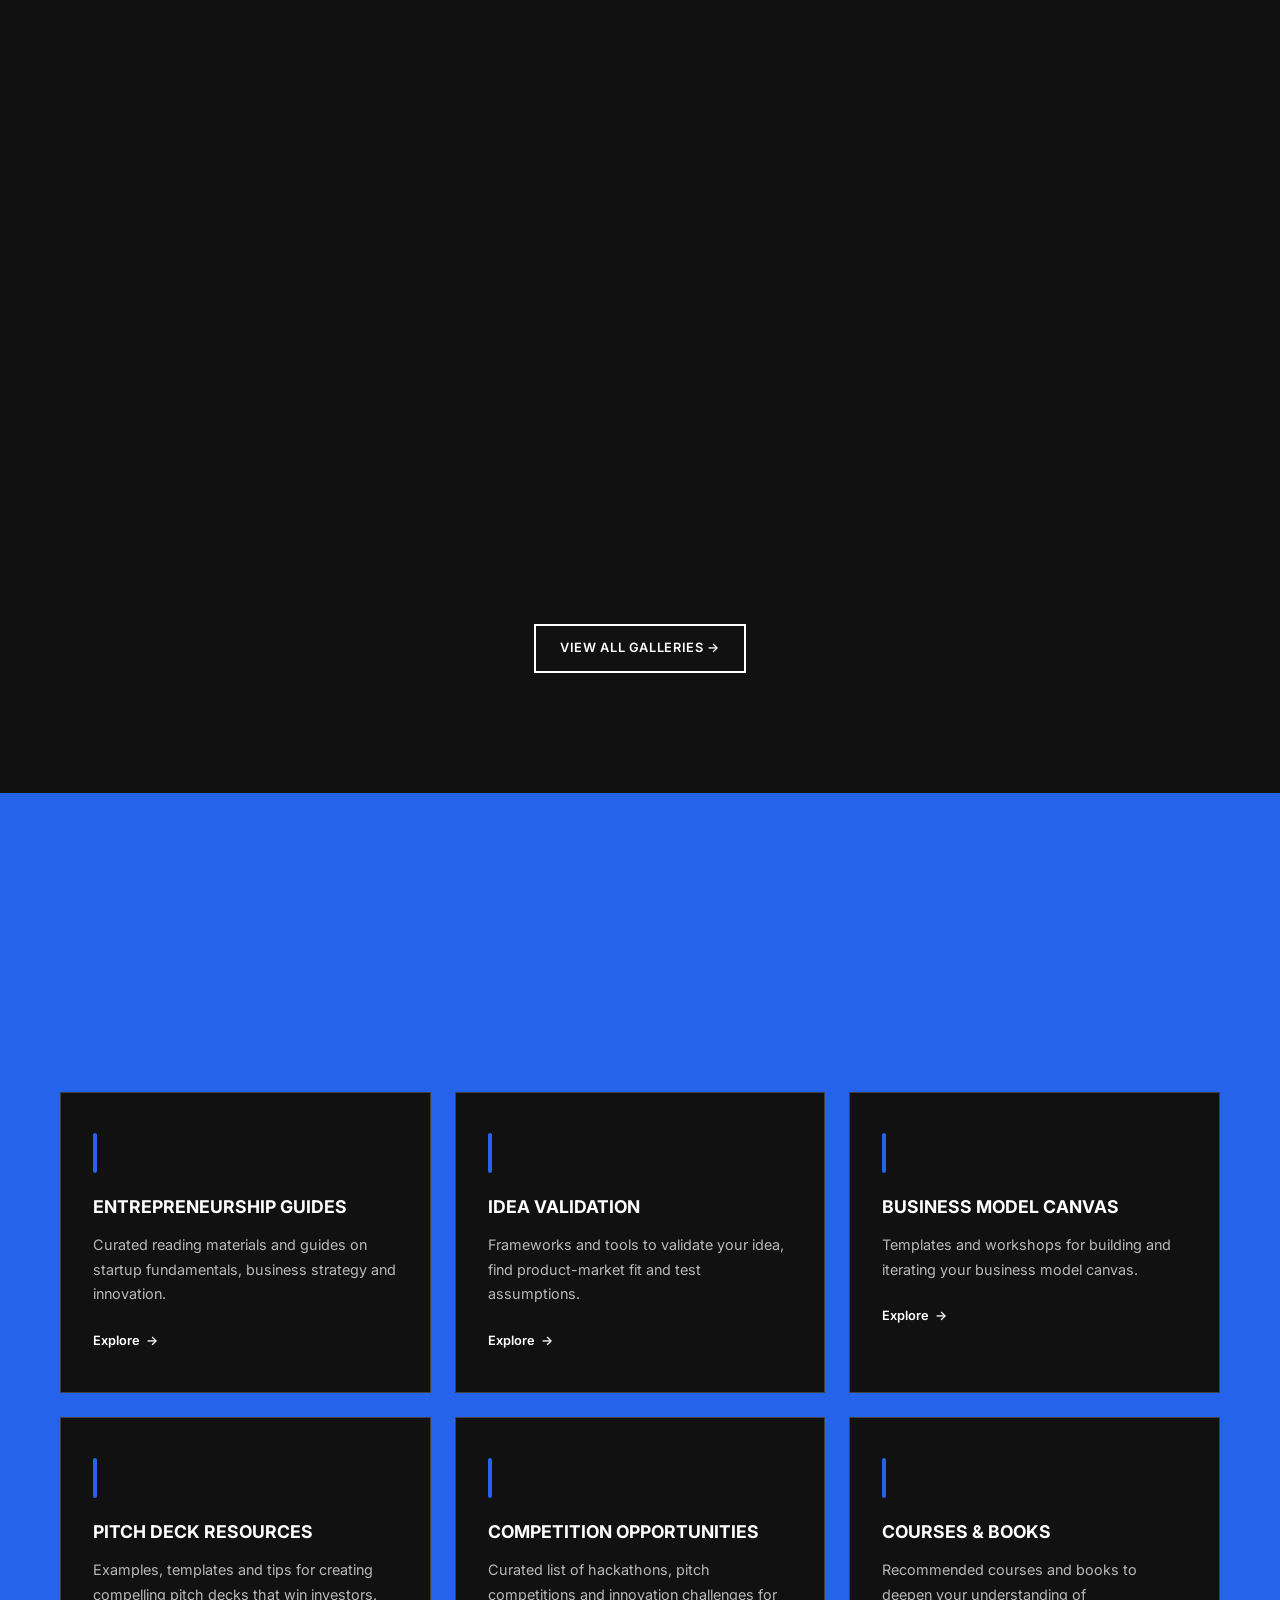
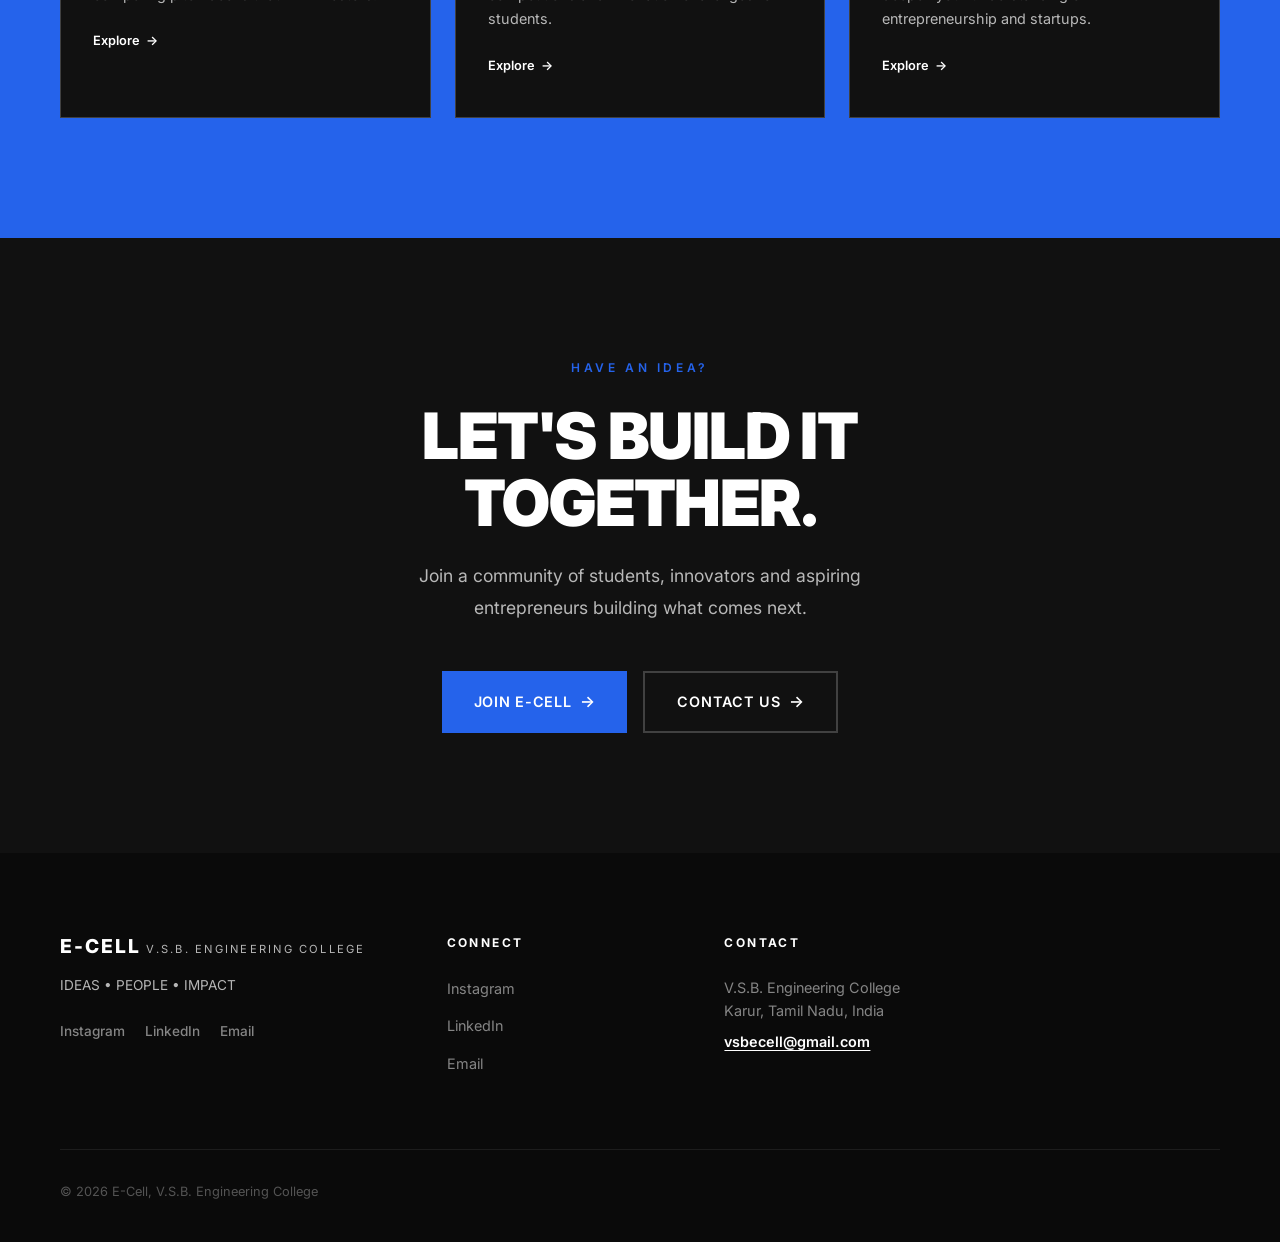
==== commit c318e4ff: "Add working contact composer with email in To field Contact Us buttons now open a query composer ins" ====
--- a/index.html
+++ b/index.html
@@ -618,7 +618,7 @@
             <a href="#" class="btn btn-primary" data-join-modal>
               JOIN E-CELL <span class="arrow" aria-hidden="true">&rarr;</span>
             </a>
-            <a href="#contact" class="btn btn-outline">
+            <a href="mailto:vsbecell@gmail.com" class="btn btn-outline" data-contact-modal aria-label="Contact us by email at vsbecell@gmail.com">
               CONTACT US <span class="arrow" aria-hidden="true">&rarr;</span>
             </a>
           </div>
@@ -658,6 +658,9 @@
             V.S.B. Engineering College<br>
             Karur, Tamil Nadu, India
           </p>
+          <p class="footer__contact-item">
+            <a href="mailto:vsbecell@gmail.com?subject=Hello%20E-Cell%20VSBEC" aria-label="Email us at vsbecell@gmail.com">vsbecell@gmail.com</a>
+          </p>
         </div>
       </div>
       <div class="footer__bottom">
@@ -676,8 +679,48 @@
       <p class="join-modal__text">Recruitment for this cycle is closed &mdash; every role has been filled. Reach out and we&rsquo;ll notify you when applications reopen.</p>
       <div class="join-modal__actions">
         <button class="btn btn-primary" id="joinModalOk" type="button">GOT IT</button>
-        <a href="#contact" class="btn btn-outline" id="joinModalContact">CONTACT US</a>
-      </div>
+        <a href="mailto:vsbecell@gmail.com" class="btn btn-outline" id="joinModalContact" data-contact-modal aria-label="Contact us by email at vsbecell@gmail.com">CONTACT US</a>
+      </div>
+    </div>
+  </div>
+
+  <!-- Contact Modal -->
+  <div class="contact-modal" id="contactModal" role="dialog" aria-modal="true" aria-labelledby="contactModalTitle" aria-hidden="true">
+    <div class="contact-modal__card">
+      <button class="contact-modal__close" id="contactModalClose" type="button" aria-label="Close">&times;</button>
+      <p class="section-label" style="justify-content:center">CONTACT US</p>
+      <h3 id="contactModalTitle">SEND US A QUERY.</h3>
+      <div class="red-line" aria-hidden="true" style="margin:14px auto"></div>
+      <p class="contact-modal__text">
+        Write your query below &mdash; it opens in your browser with our address
+        <strong>vsbecell@gmail.com</strong> already filled in.
+      </p>
+
+      <div class="contact-form">
+        <label class="contact-field">
+          <span class="contact-field__label">YOUR NAME</span>
+          <input type="text" id="contactName" autocomplete="name" placeholder="Your name" />
+        </label>
+        <label class="contact-field">
+          <span class="contact-field__label">YOUR EMAIL</span>
+          <input type="email" id="contactEmail" autocomplete="email" placeholder="you@example.com" />
+        </label>
+        <label class="contact-field">
+          <span class="contact-field__label">YOUR QUERY</span>
+          <textarea id="contactMessage" rows="4" placeholder="What would you like to ask us?"></textarea>
+        </label>
+      </div>
+
+      <div class="contact-modal__actions">
+        <a class="btn btn-primary" id="contactGmail" href="https://mail.google.com/mail/?view=cm&amp;fs=1&amp;to=vsbecell@gmail.com" target="_blank" rel="noopener">
+          OPEN IN BROWSER <span class="arrow" aria-hidden="true">&rarr;</span>
+        </a>
+        <button class="btn btn-outline" id="contactMailApp" type="button">
+          OPEN MAIL APP
+        </button>
+      </div>
+      <button class="contact-copy" id="contactCopy" type="button">or copy our email address</button>
+      <p class="contact-status" id="contactStatus" role="status" aria-live="polite"></p>
     </div>
   </div>
 
--- a/css/style.css
+++ b/css/style.css
@@ -1474,6 +1474,18 @@
   line-height: 1.6;
 }
 
+.footer__contact-item a {
+  color: #fff;
+  font-weight: 600;
+  text-decoration: underline;
+  text-underline-offset: 3px;
+  word-break: break-all;
+}
+
+.footer__contact-item a:hover {
+  color: var(--accent);
+}
+
 .footer__socials {
   display: flex;
   gap: 20px;
@@ -3103,3 +3115,152 @@
   background: var(--accent);
   border-color: var(--accent);
 }
+
+/* ===== CONTACT MODAL ===== */
+.contact-modal {
+  position: fixed;
+  inset: 0;
+  z-index: 2100;
+  display: flex;
+  align-items: center;
+  justify-content: center;
+  padding: 24px;
+  background: rgba(0, 0, 0, 0.78);
+  backdrop-filter: blur(6px);
+  opacity: 0;
+  visibility: hidden;
+  transition: var(--transition);
+  overflow-y: auto;
+}
+.contact-modal.active {
+  opacity: 1;
+  visibility: visible;
+}
+.contact-modal__card {
+  position: relative;
+  max-width: 520px;
+  width: 100%;
+  margin: auto;
+  background: var(--bg-dark);
+  border: 1px solid var(--light-border);
+  border-radius: 16px;
+  padding: 42px 32px 32px;
+  text-align: center;
+  transform: translateY(16px) scale(0.98);
+  transition: var(--transition);
+}
+.contact-modal.active .contact-modal__card {
+  transform: none;
+}
+.contact-modal__card h3 {
+  font-size: 1.6rem;
+  font-weight: 800;
+  letter-spacing: -0.01em;
+}
+.contact-modal__text {
+  color: var(--text-muted);
+  margin-top: 10px;
+  font-size: 0.92rem;
+  line-height: 1.65;
+}
+.contact-modal__text strong {
+  color: var(--white);
+  word-break: break-all;
+}
+.contact-modal__close {
+  position: absolute;
+  top: 12px;
+  right: 12px;
+  width: 38px;
+  height: 38px;
+  border-radius: 50%;
+  border: 1px solid var(--light-border);
+  background: rgba(255, 255, 255, 0.06);
+  color: var(--white);
+  font-size: 20px;
+  line-height: 1;
+  cursor: pointer;
+  transition: var(--transition);
+}
+.contact-modal__close:hover {
+  background: var(--accent);
+  border-color: var(--accent);
+}
+.contact-form {
+  display: grid;
+  gap: 14px;
+  margin-top: 24px;
+  text-align: left;
+}
+.contact-field {
+  display: block;
+}
+.contact-field__label {
+  display: block;
+  margin-bottom: 6px;
+  font-size: 0.68rem;
+  font-weight: 800;
+  letter-spacing: 0.18em;
+  color: var(--text-muted);
+}
+.contact-field input,
+.contact-field textarea {
+  width: 100%;
+  padding: 12px 14px;
+  font-family: inherit;
+  font-size: 0.92rem;
+  color: var(--white);
+  background: rgba(255, 255, 255, 0.05);
+  border: 1px solid var(--light-border);
+  border-radius: 10px;
+  transition: var(--transition);
+  resize: vertical;
+}
+.contact-field input::placeholder,
+.contact-field textarea::placeholder {
+  color: rgba(255, 255, 255, 0.32);
+}
+.contact-field input:focus,
+.contact-field textarea:focus {
+  outline: none;
+  border-color: var(--accent);
+  background: rgba(255, 255, 255, 0.08);
+}
+.contact-modal__actions {
+  display: flex;
+  gap: 12px;
+  justify-content: center;
+  margin-top: 24px;
+  flex-wrap: wrap;
+}
+.contact-copy {
+  margin-top: 16px;
+  padding: 0;
+  font-family: inherit;
+  font-size: 0.82rem;
+  color: var(--text-muted);
+  background: none;
+  border: none;
+  border-bottom: 1px dashed rgba(255, 255, 255, 0.3);
+  cursor: pointer;
+  transition: var(--transition);
+}
+.contact-copy:hover {
+  color: var(--accent);
+  border-bottom-color: var(--accent);
+}
+.contact-status {
+  min-height: 1.2em;
+  margin-top: 12px;
+  font-size: 0.8rem;
+  color: var(--accent);
+}
+@media (max-width: 560px) {
+  .contact-modal__card {
+    padding: 38px 20px 26px;
+  }
+  .contact-modal__actions .btn {
+    width: 100%;
+    justify-content: center;
+  }
+}
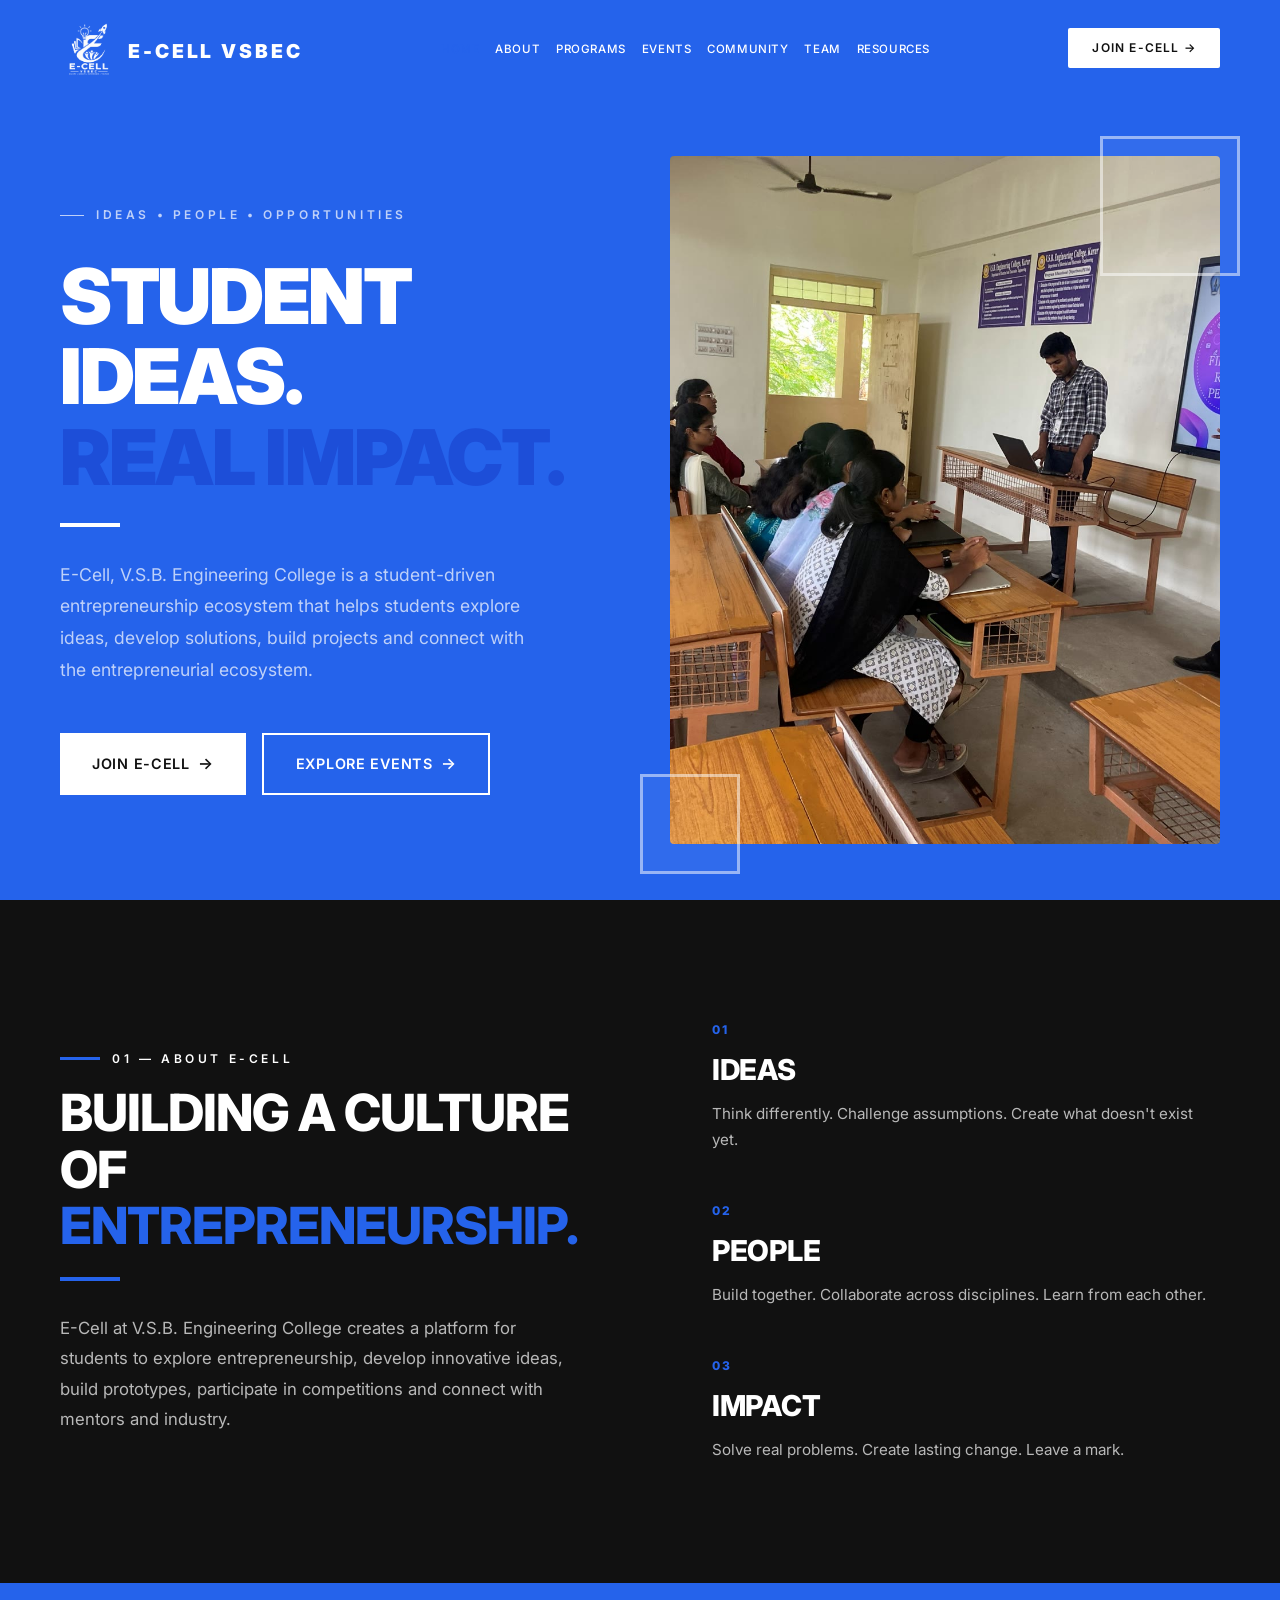
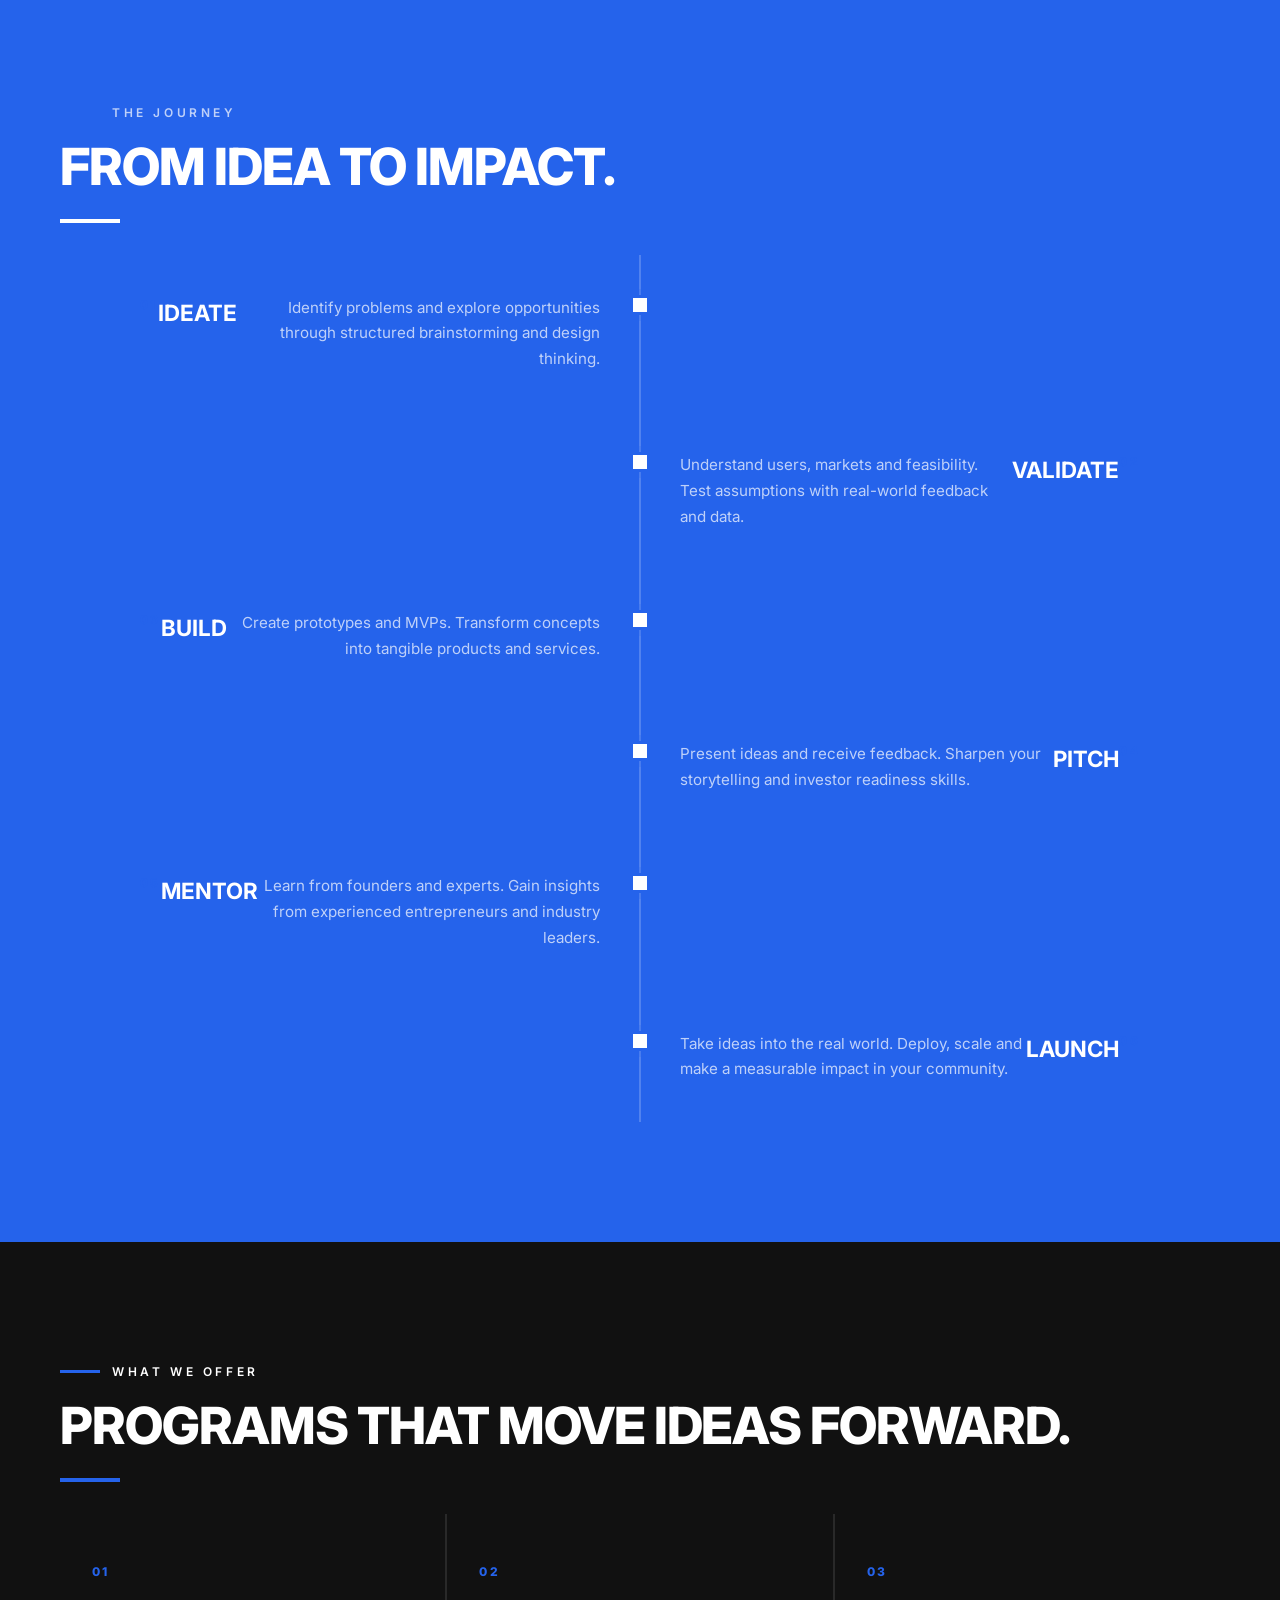
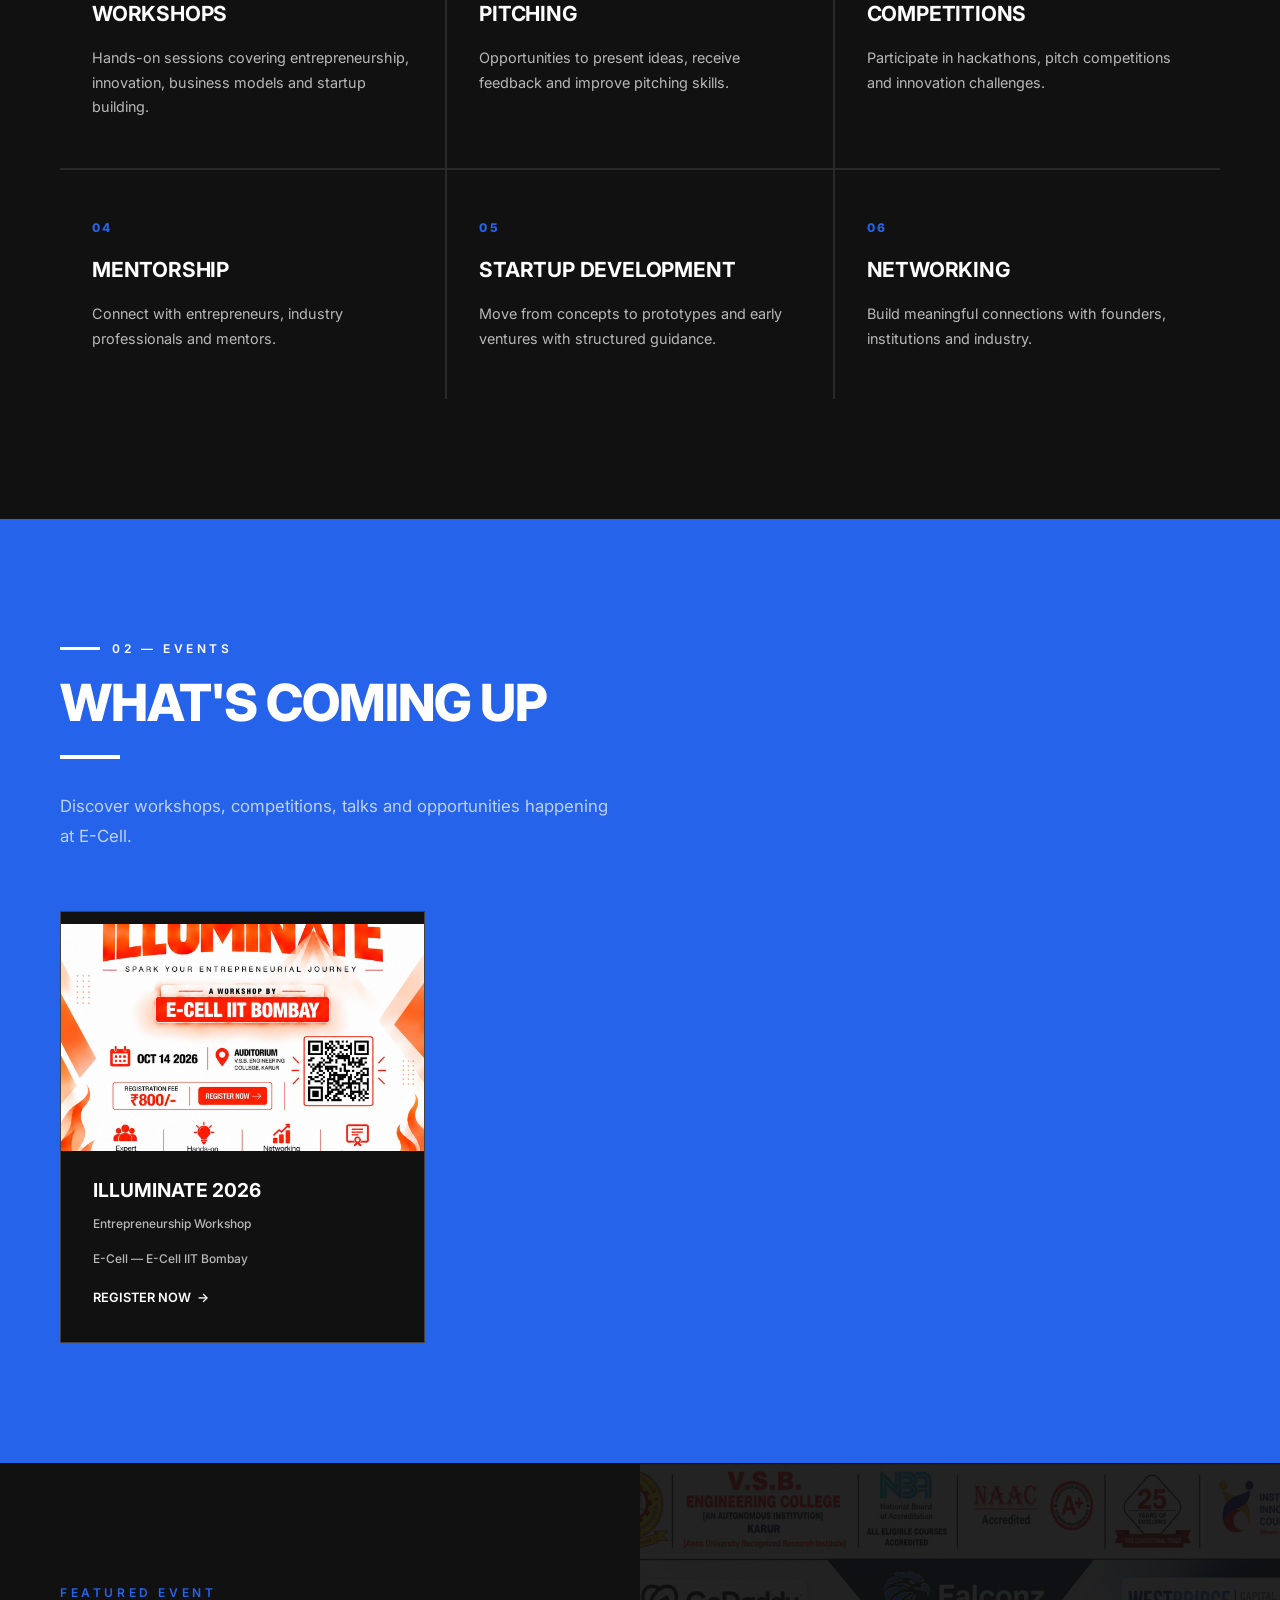
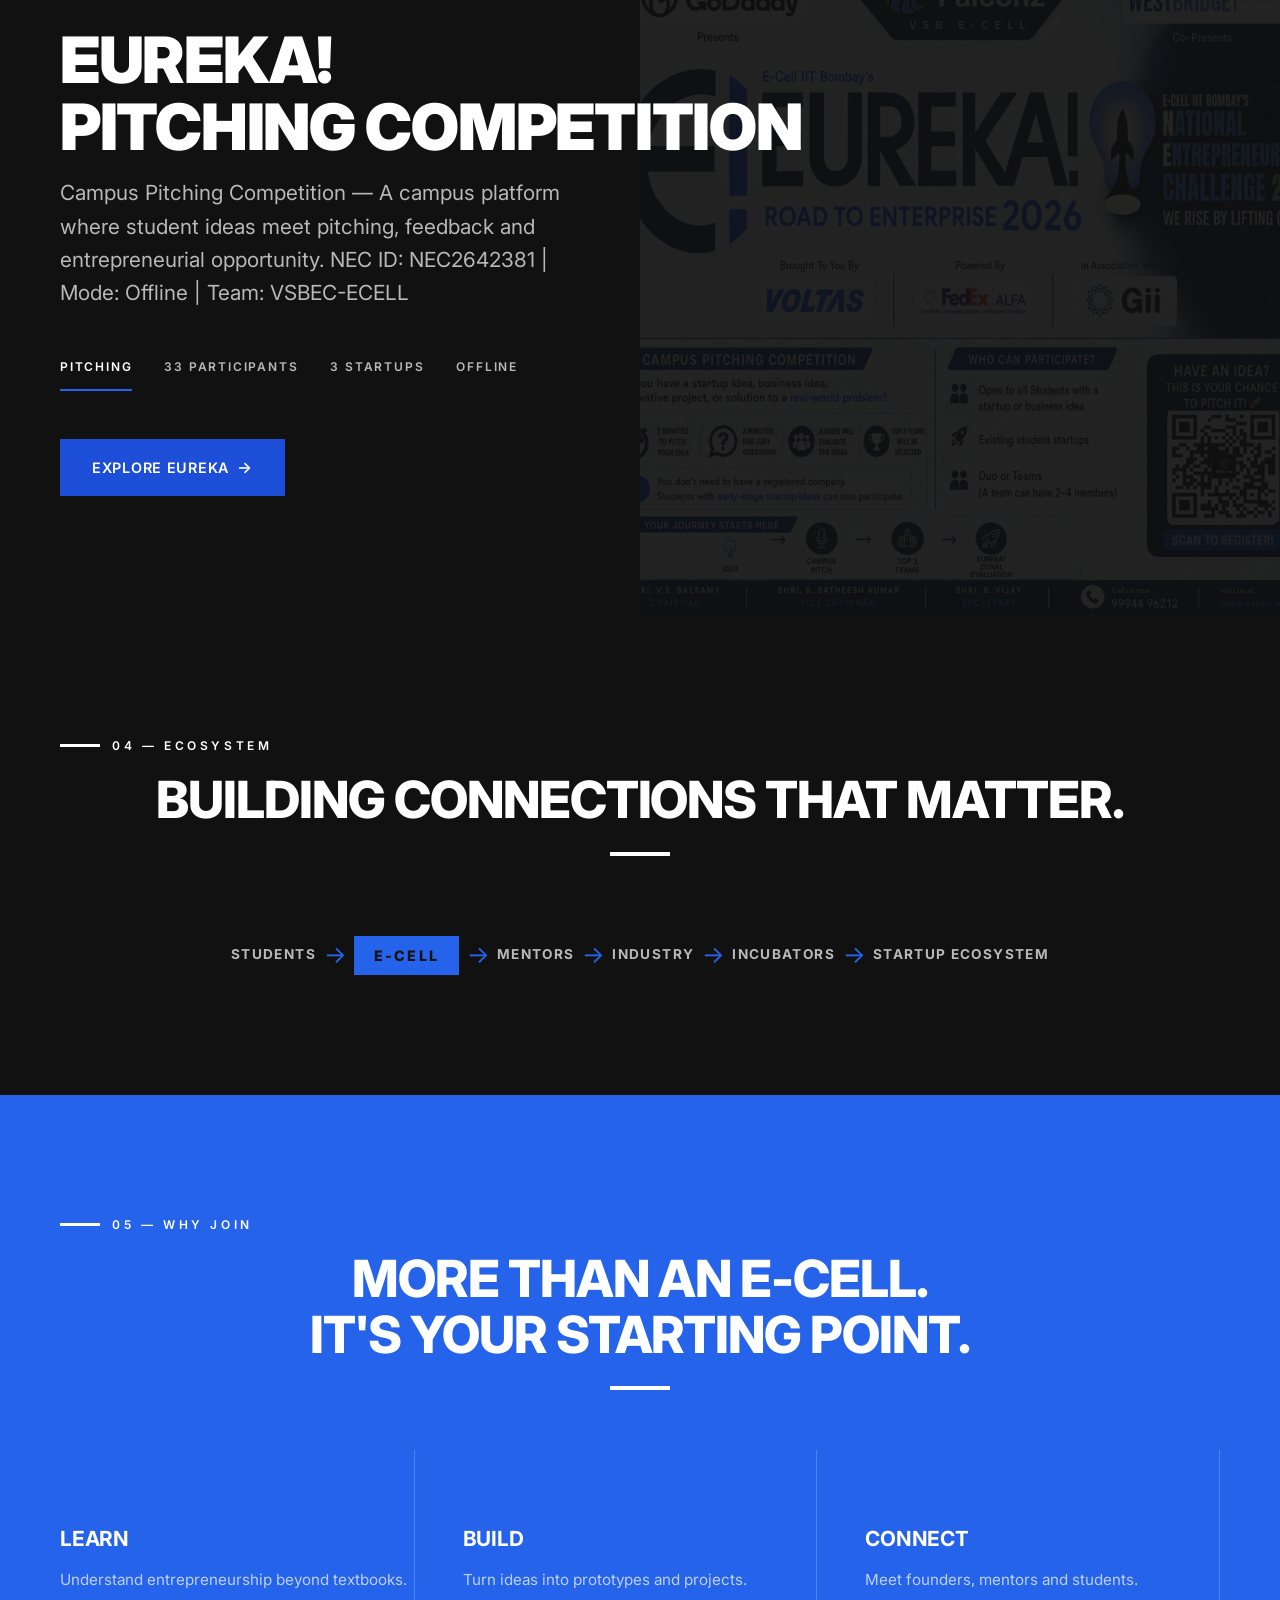
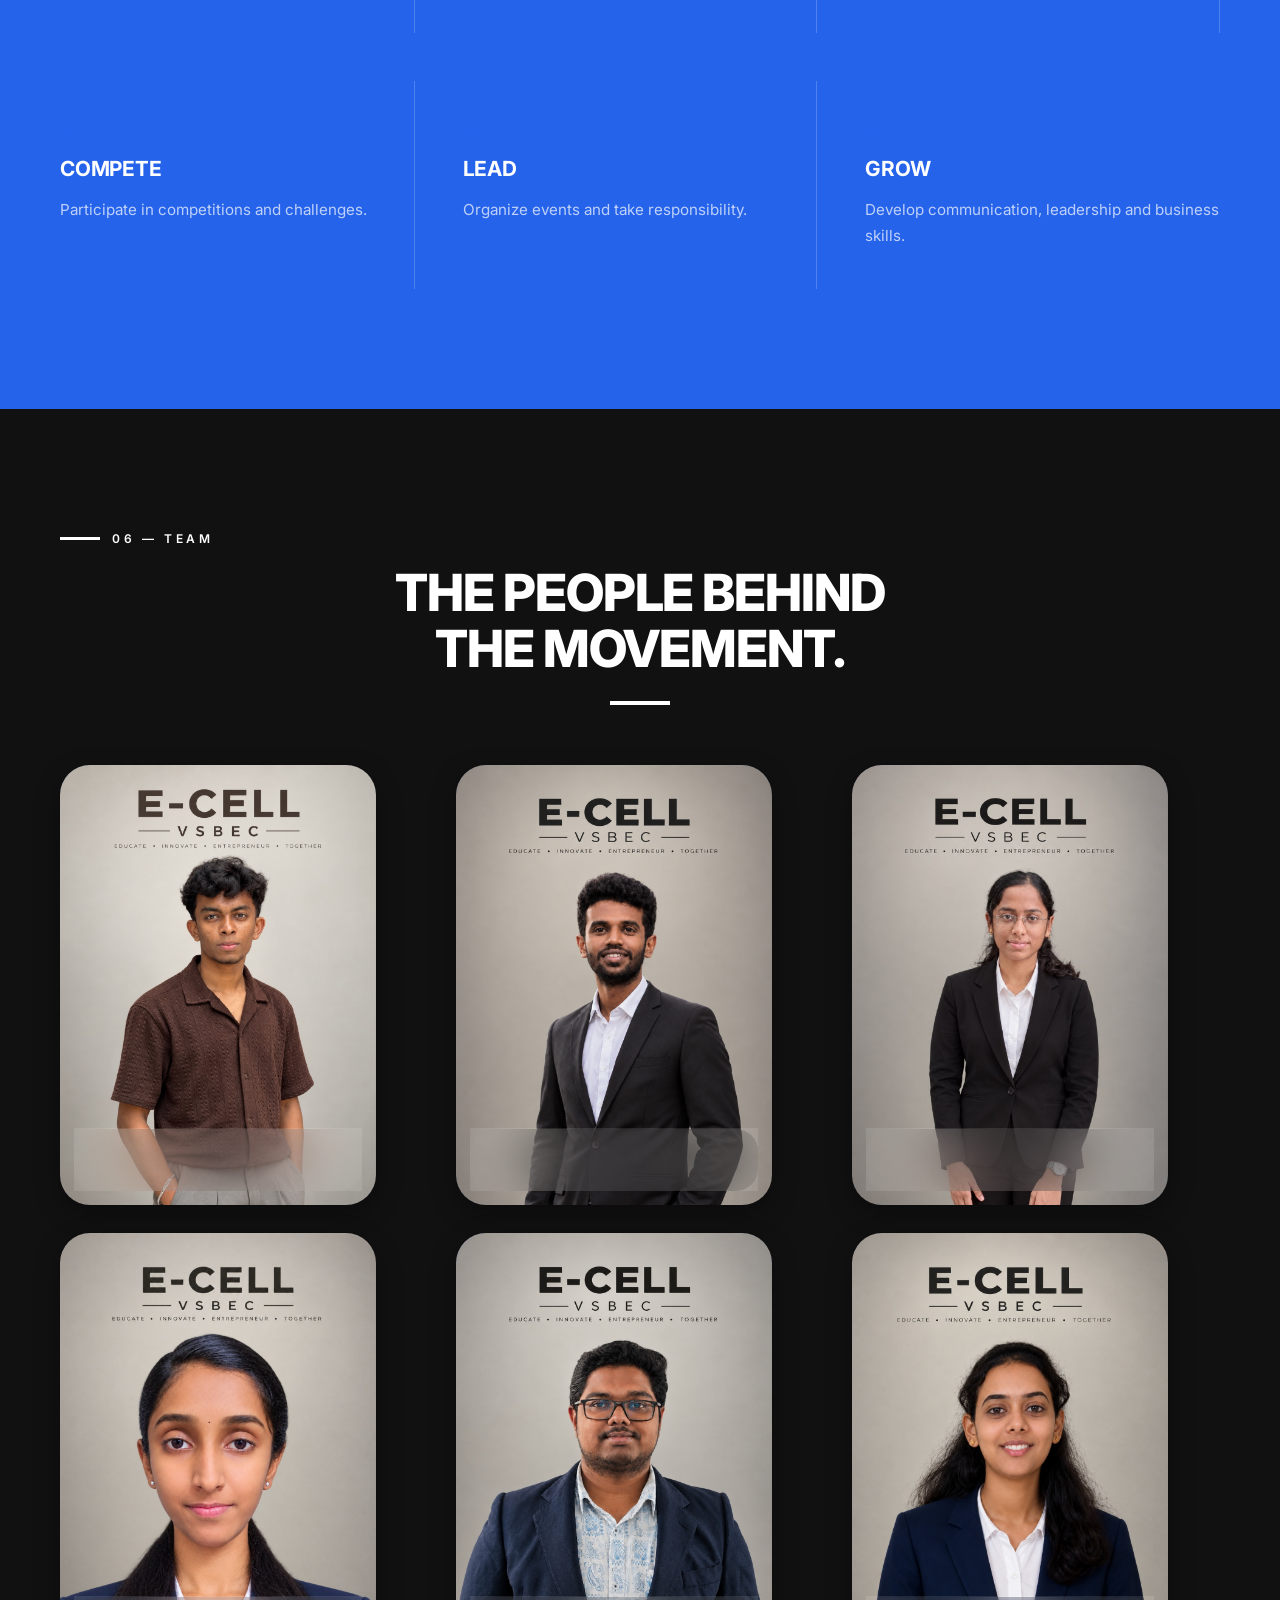
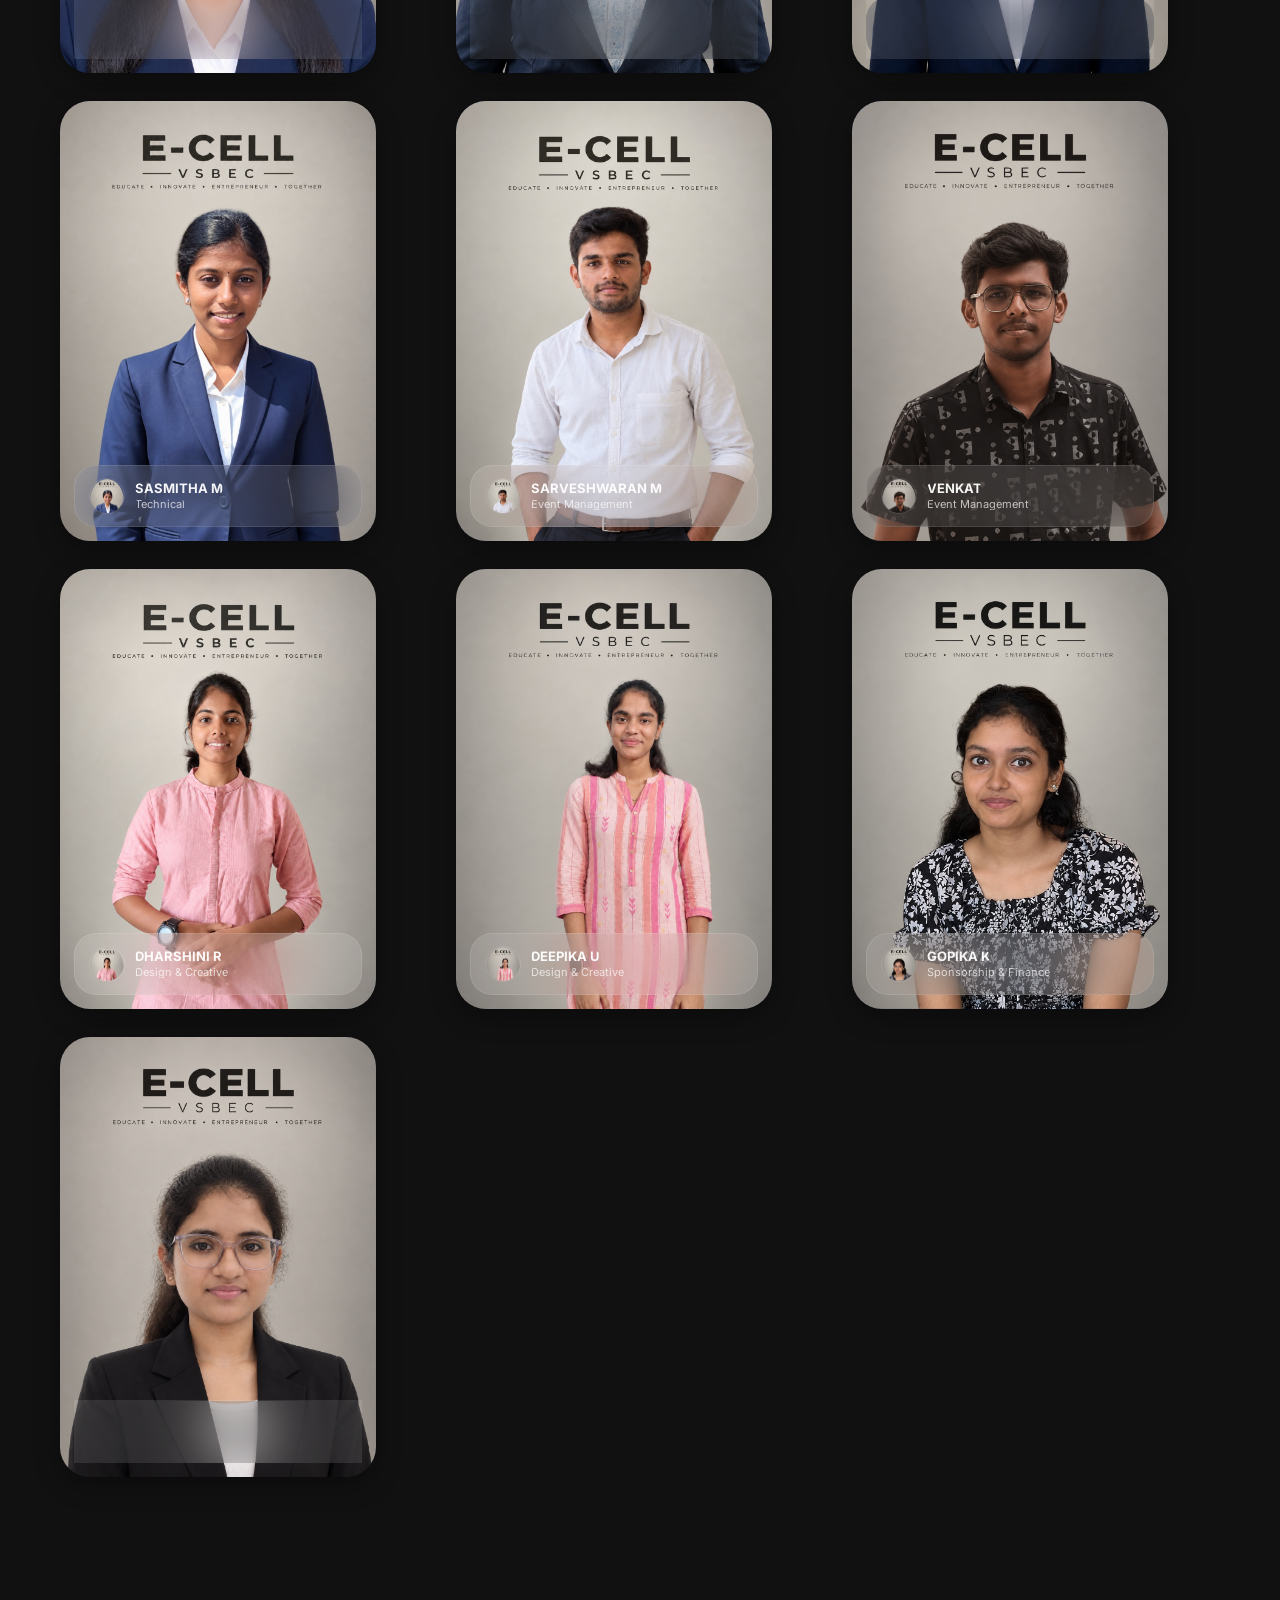
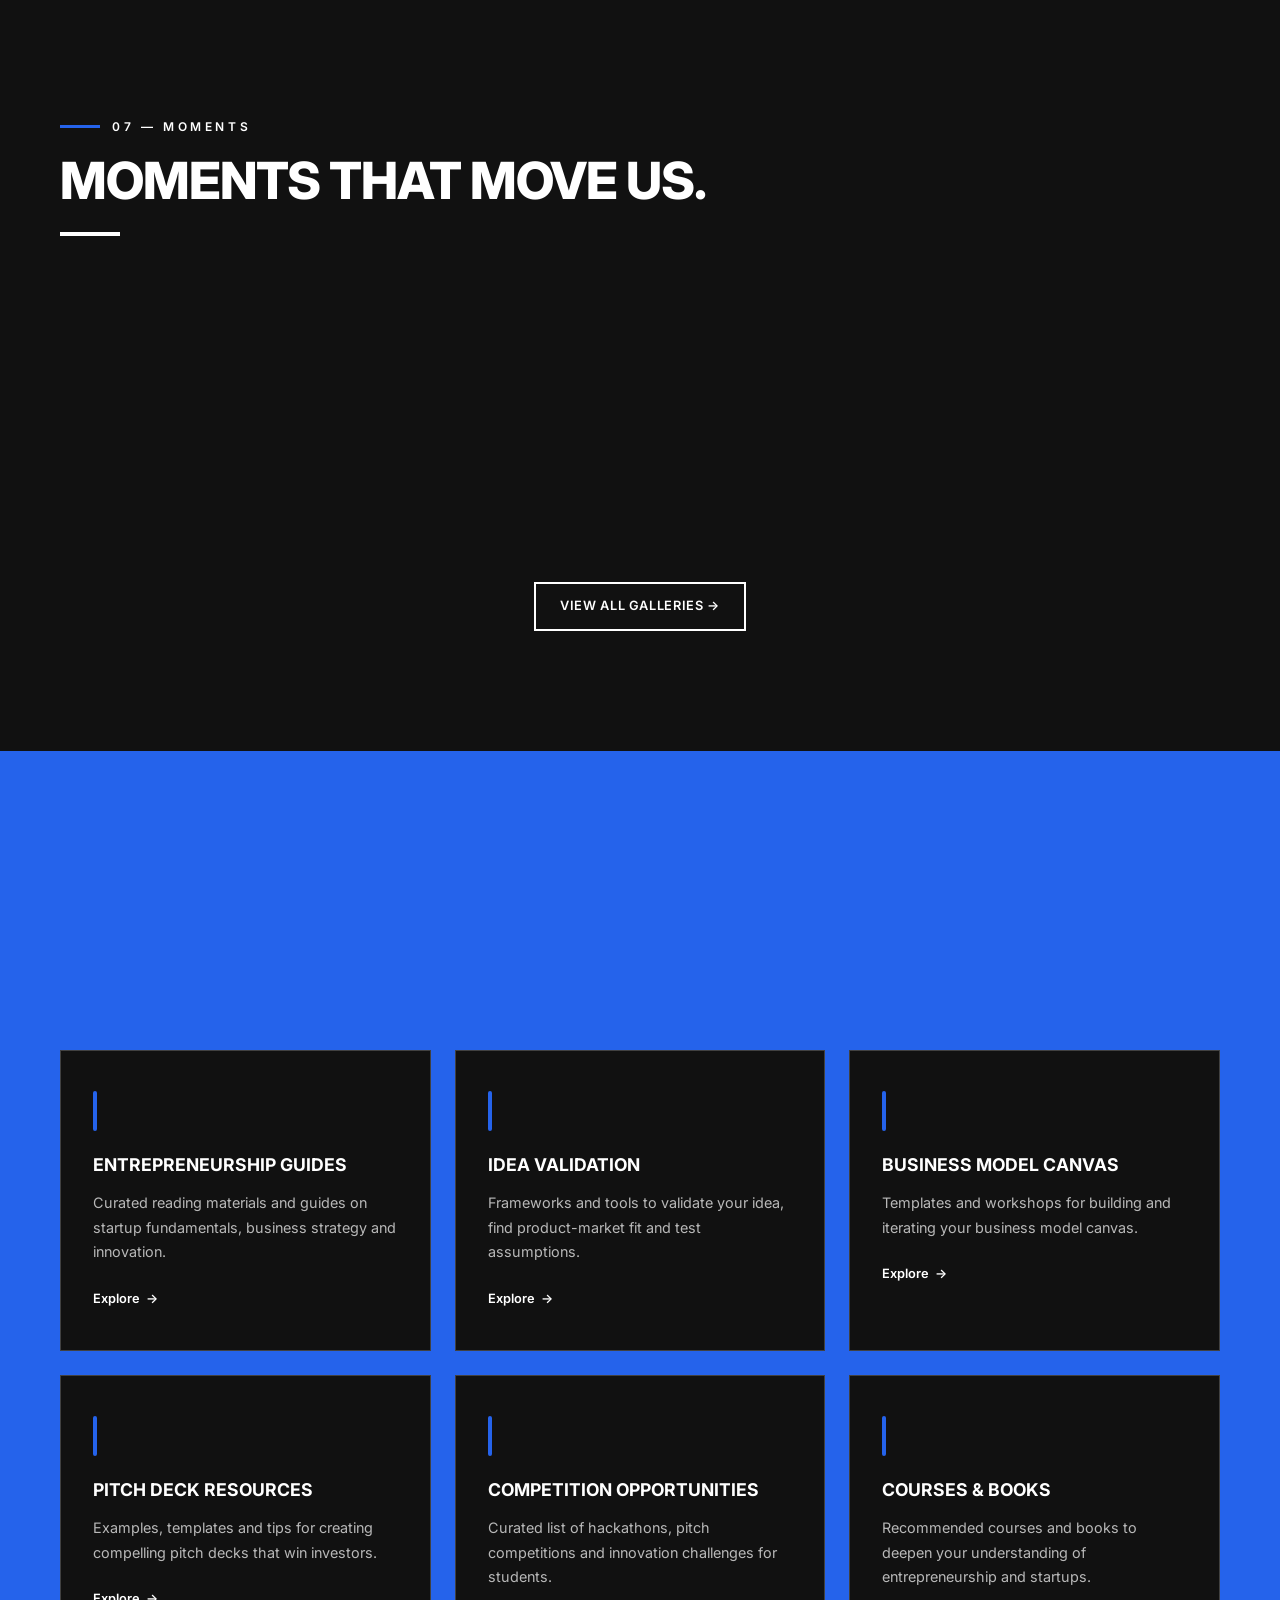
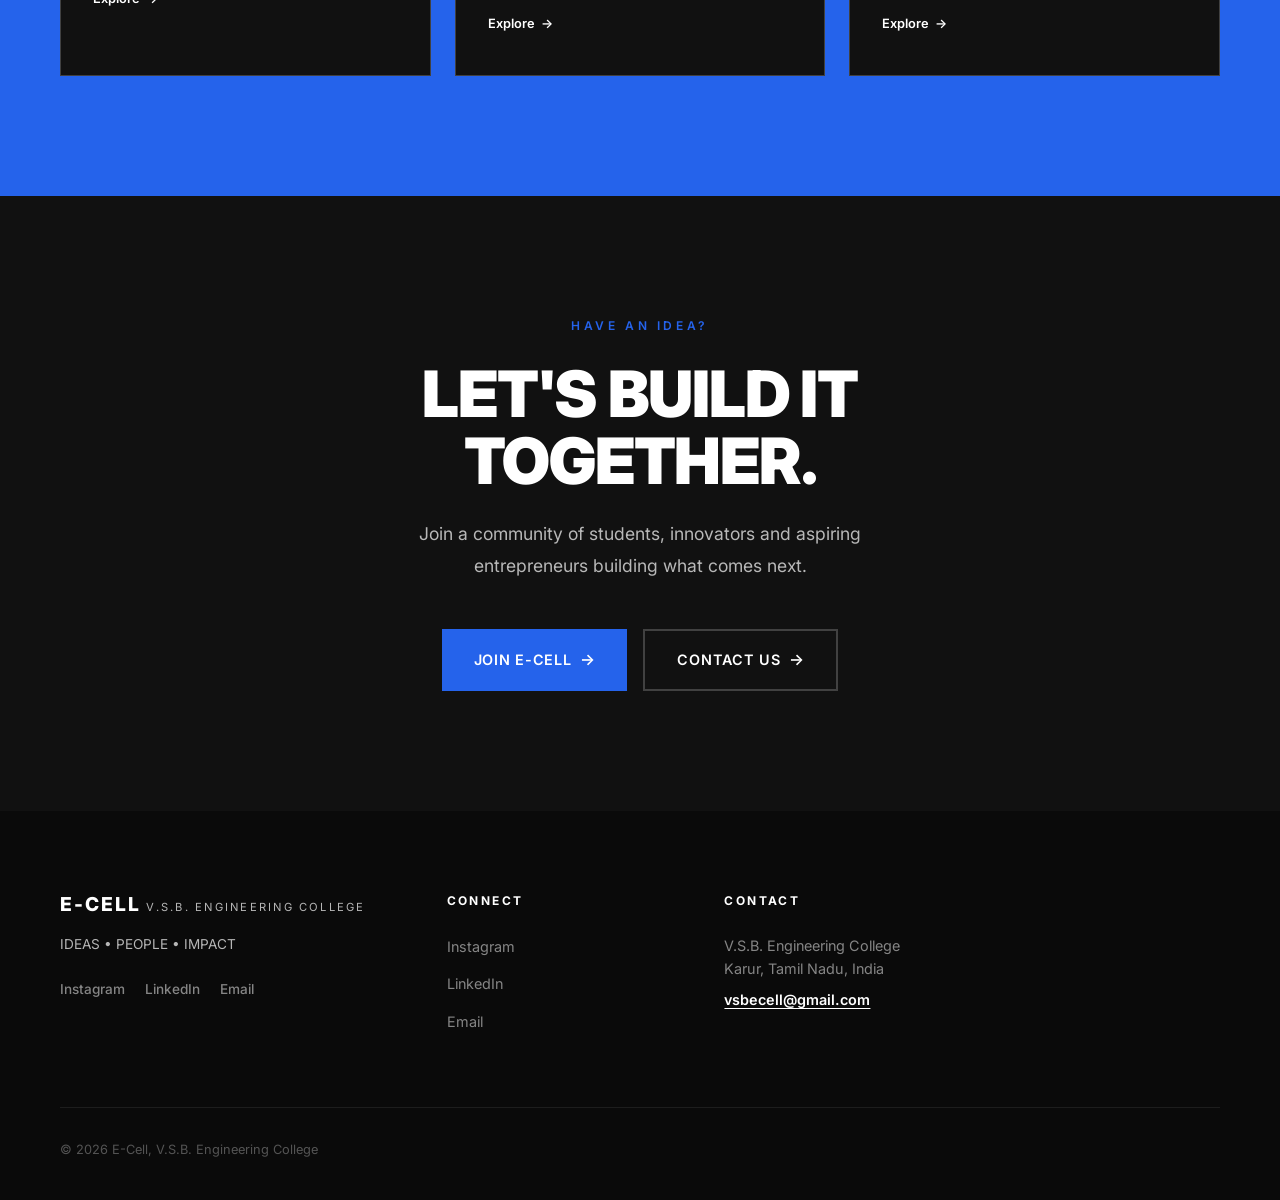
==== commit 4a867f06: "Fix Illuminate hero overlap on short screens; drop event card date The hero had no vertical padding," ====
--- a/index.html
+++ b/index.html
@@ -242,7 +242,6 @@
         </div>
 <div class="events__grid">
            <div class="event-card reveal">
-             <p class="event-card__date">10 OCT 2026</p>
              <div class="event-card__image">
                <img src="images/illuminate-brochure.jpg" alt="ILLUMINATE 2026 Entrepreneurship Workshop" loading="lazy" width="1254" height="1254">
              </div>
--- a/css/style.css
+++ b/css/style.css
@@ -2022,6 +2022,7 @@
   position: relative;
   overflow: hidden;
   background-color: var(--bg-dark);
+  padding: 130px 0 120px;
 }
 
 .eureka-hero__image {
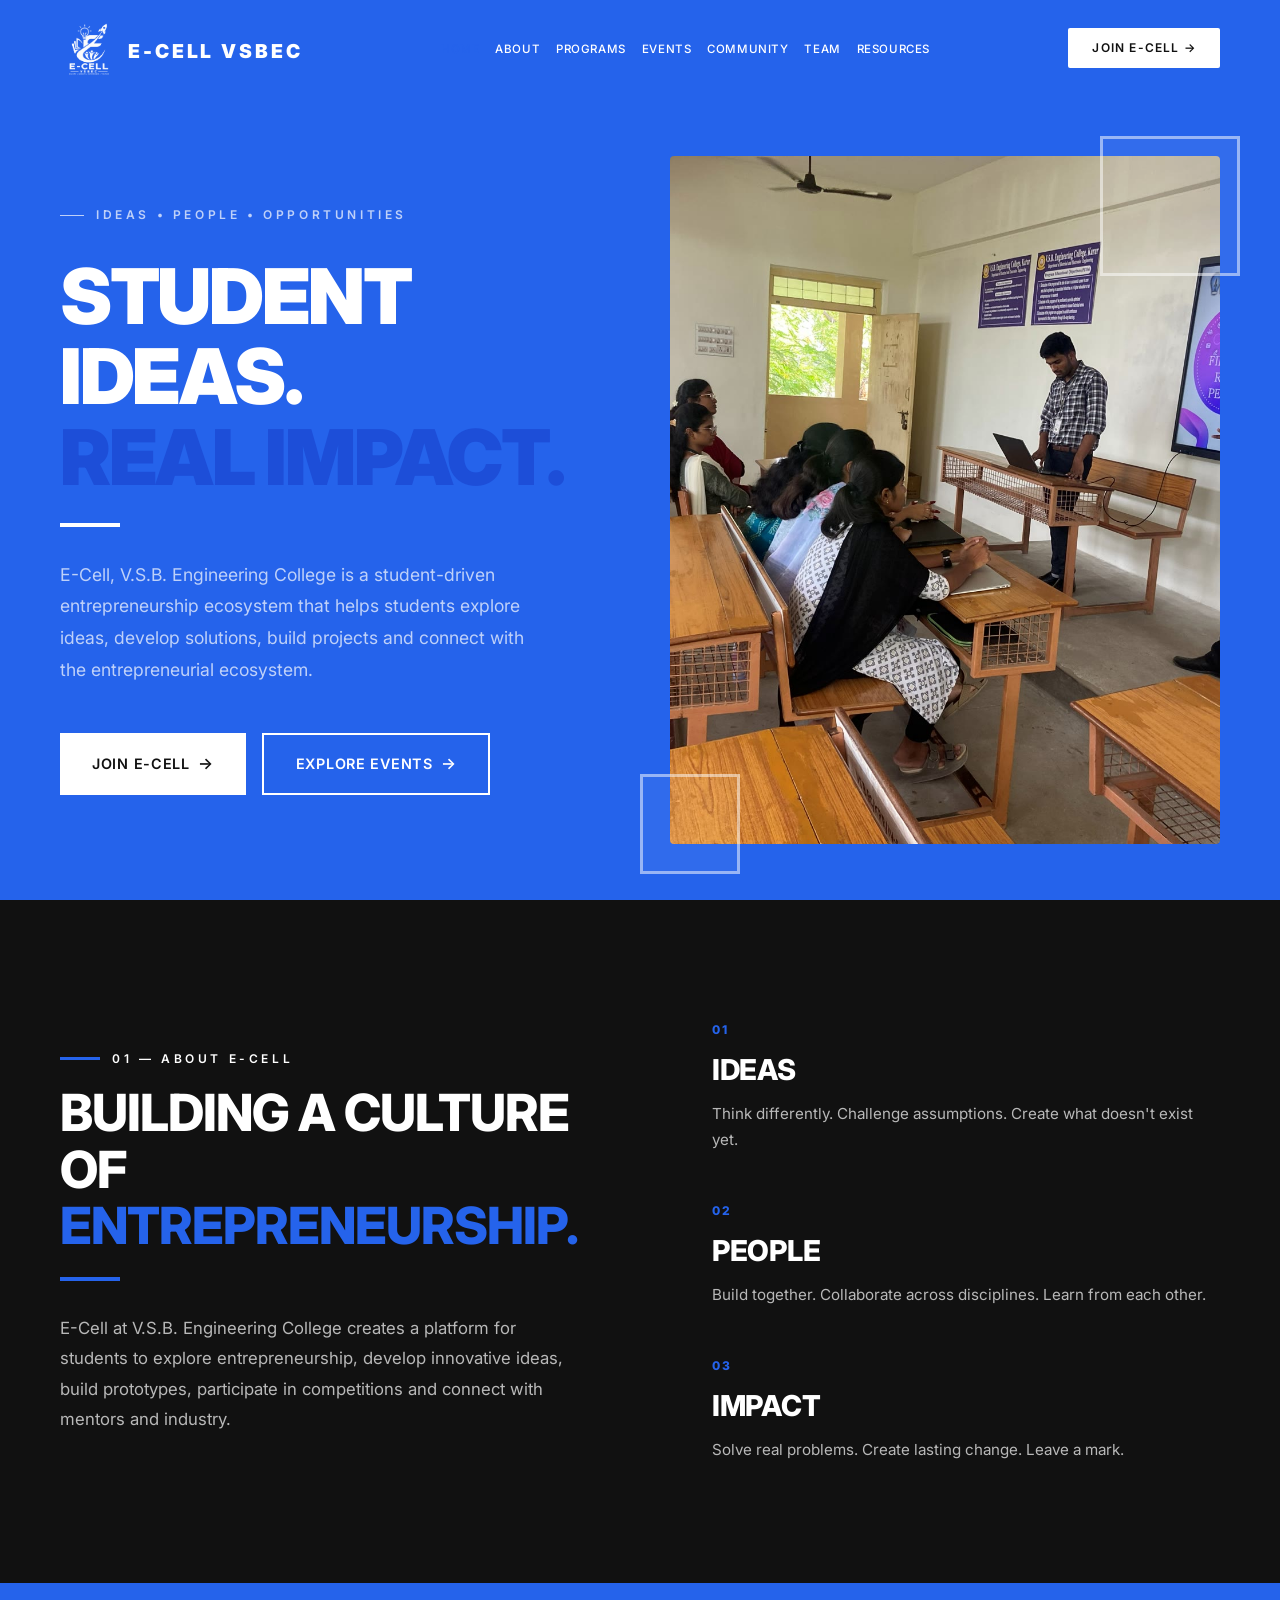
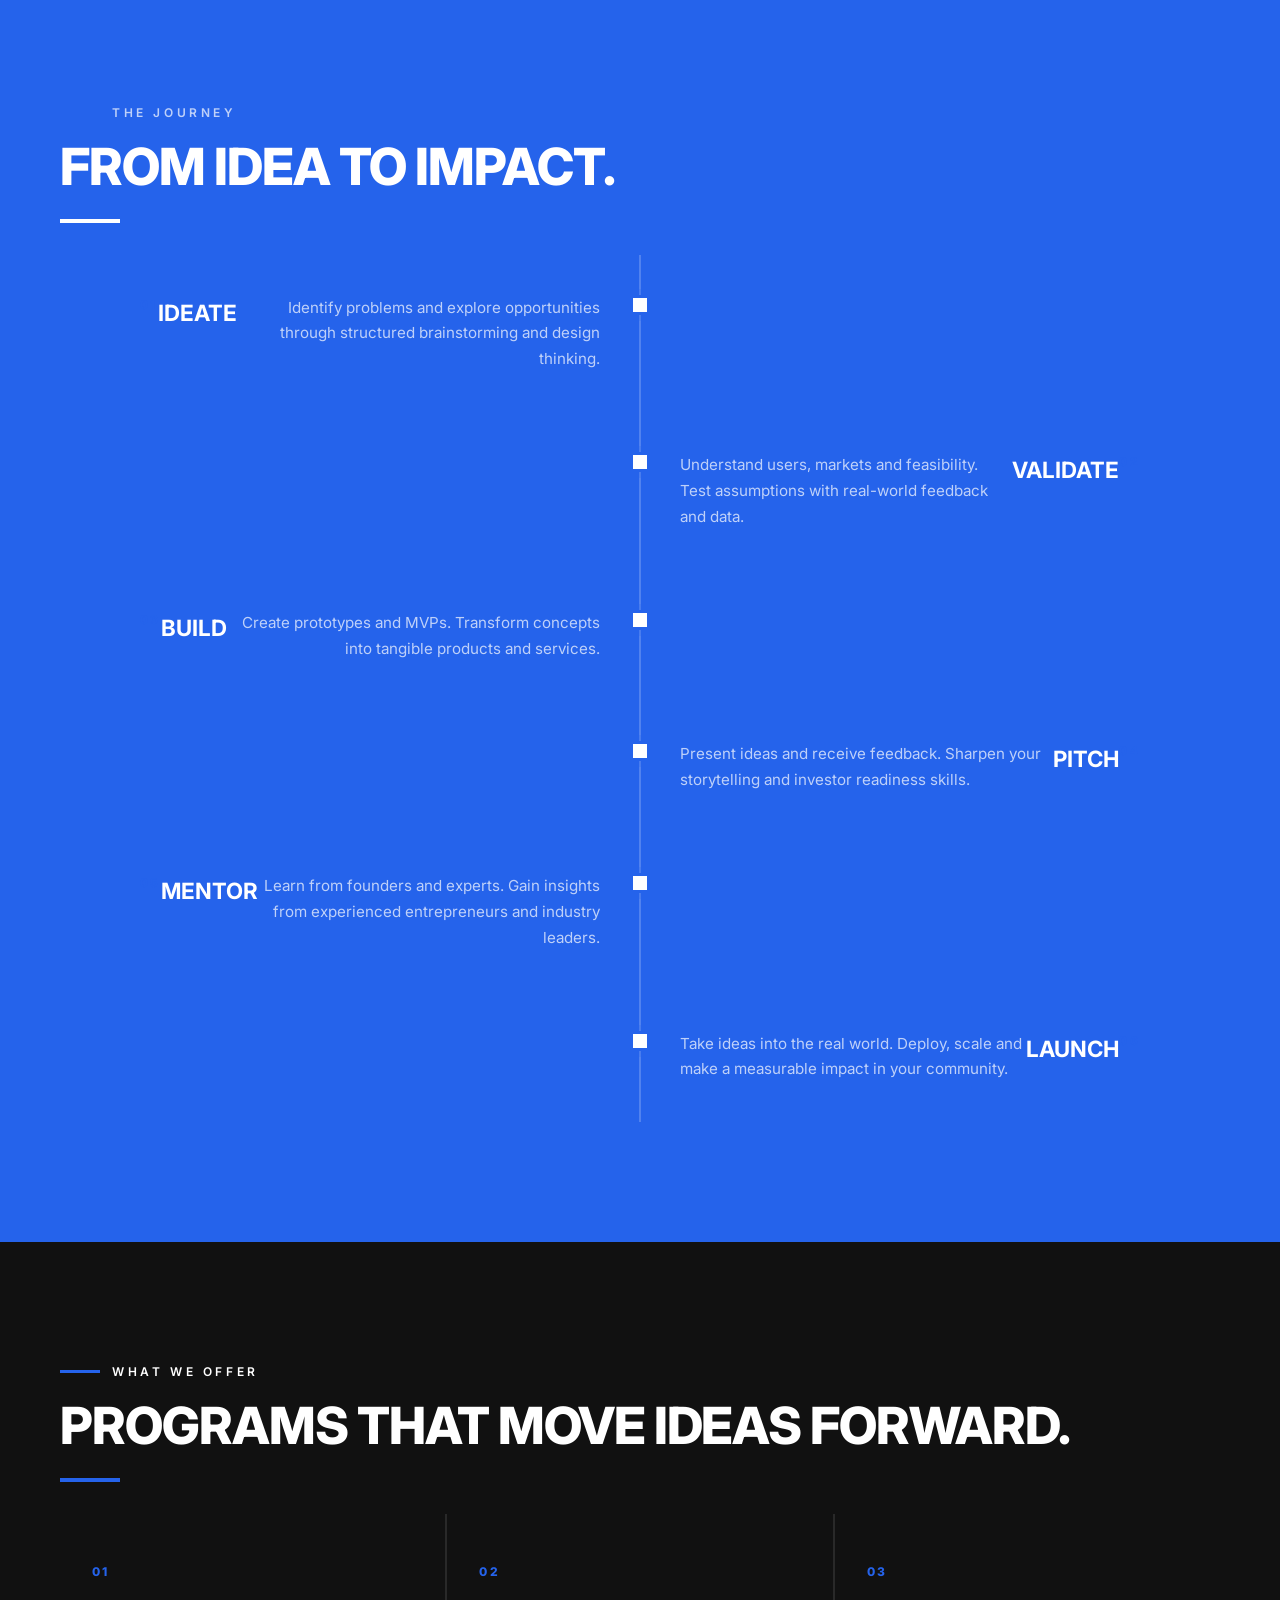
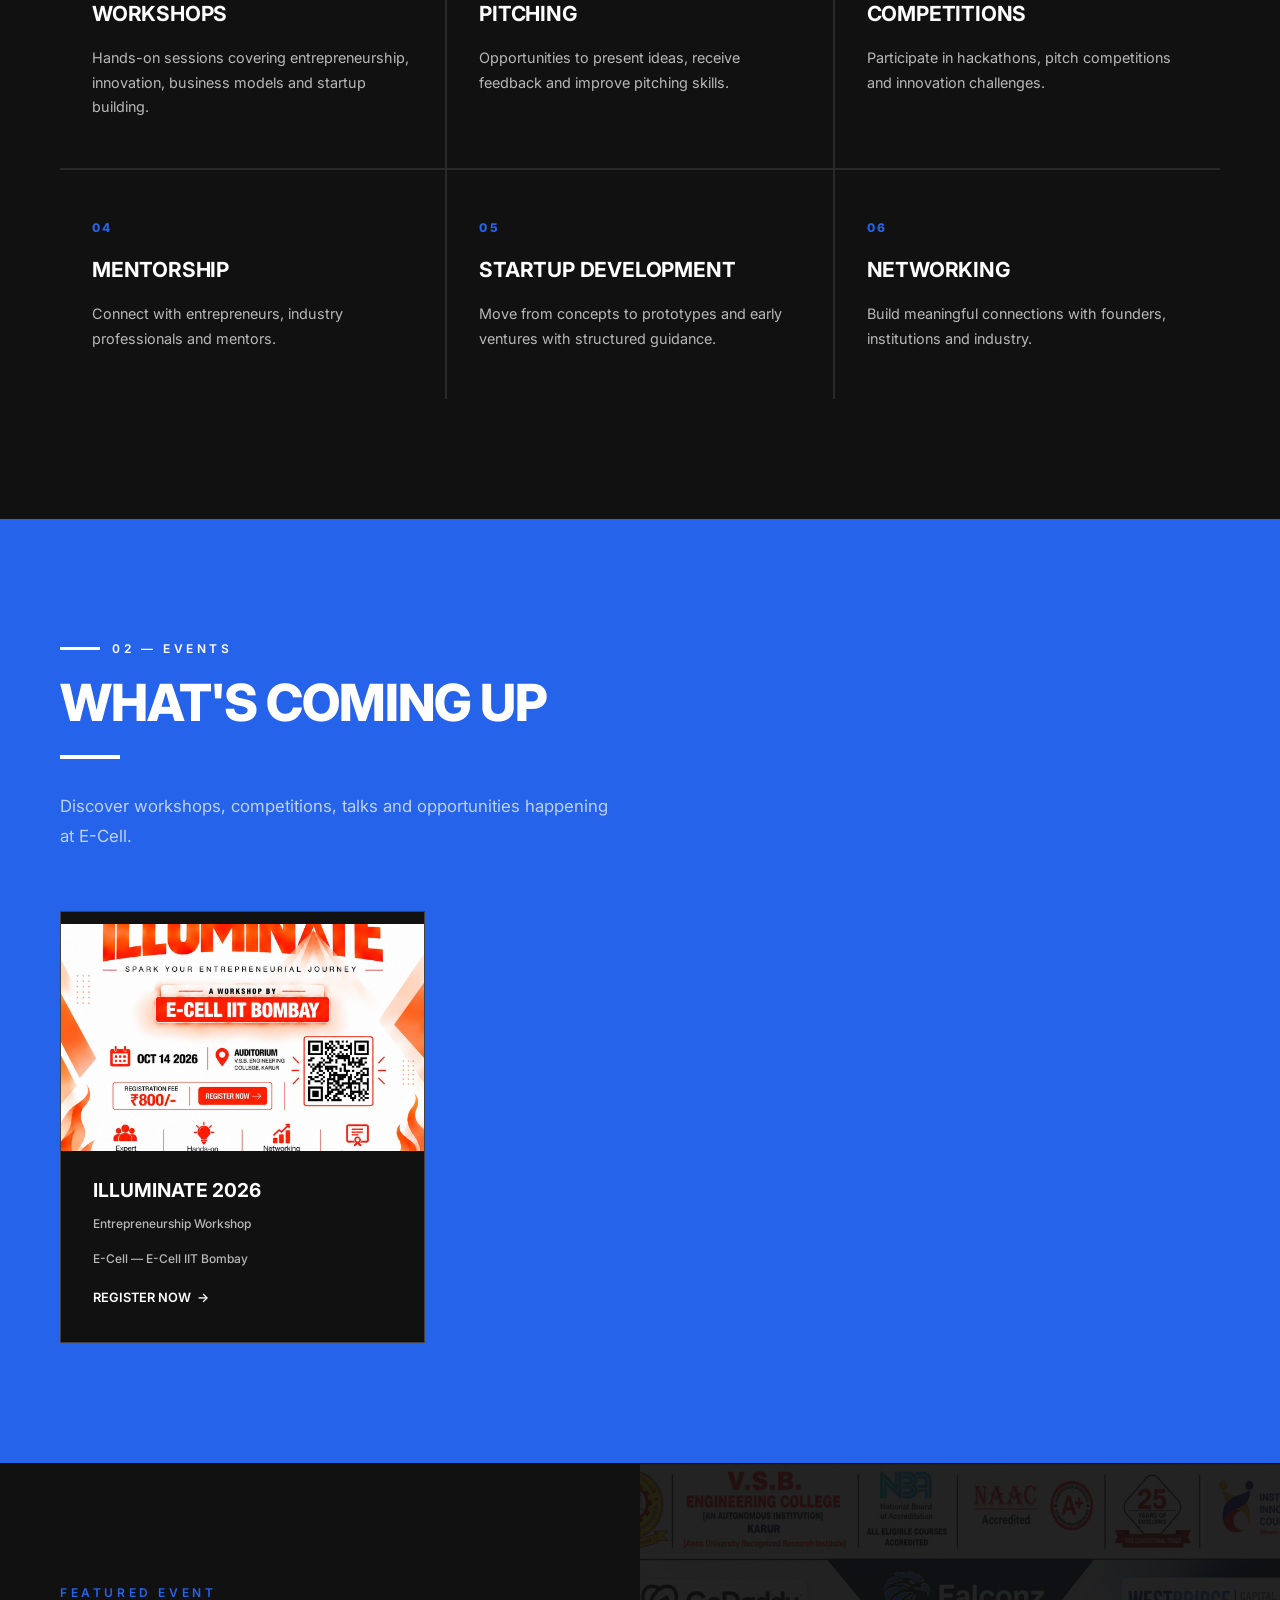
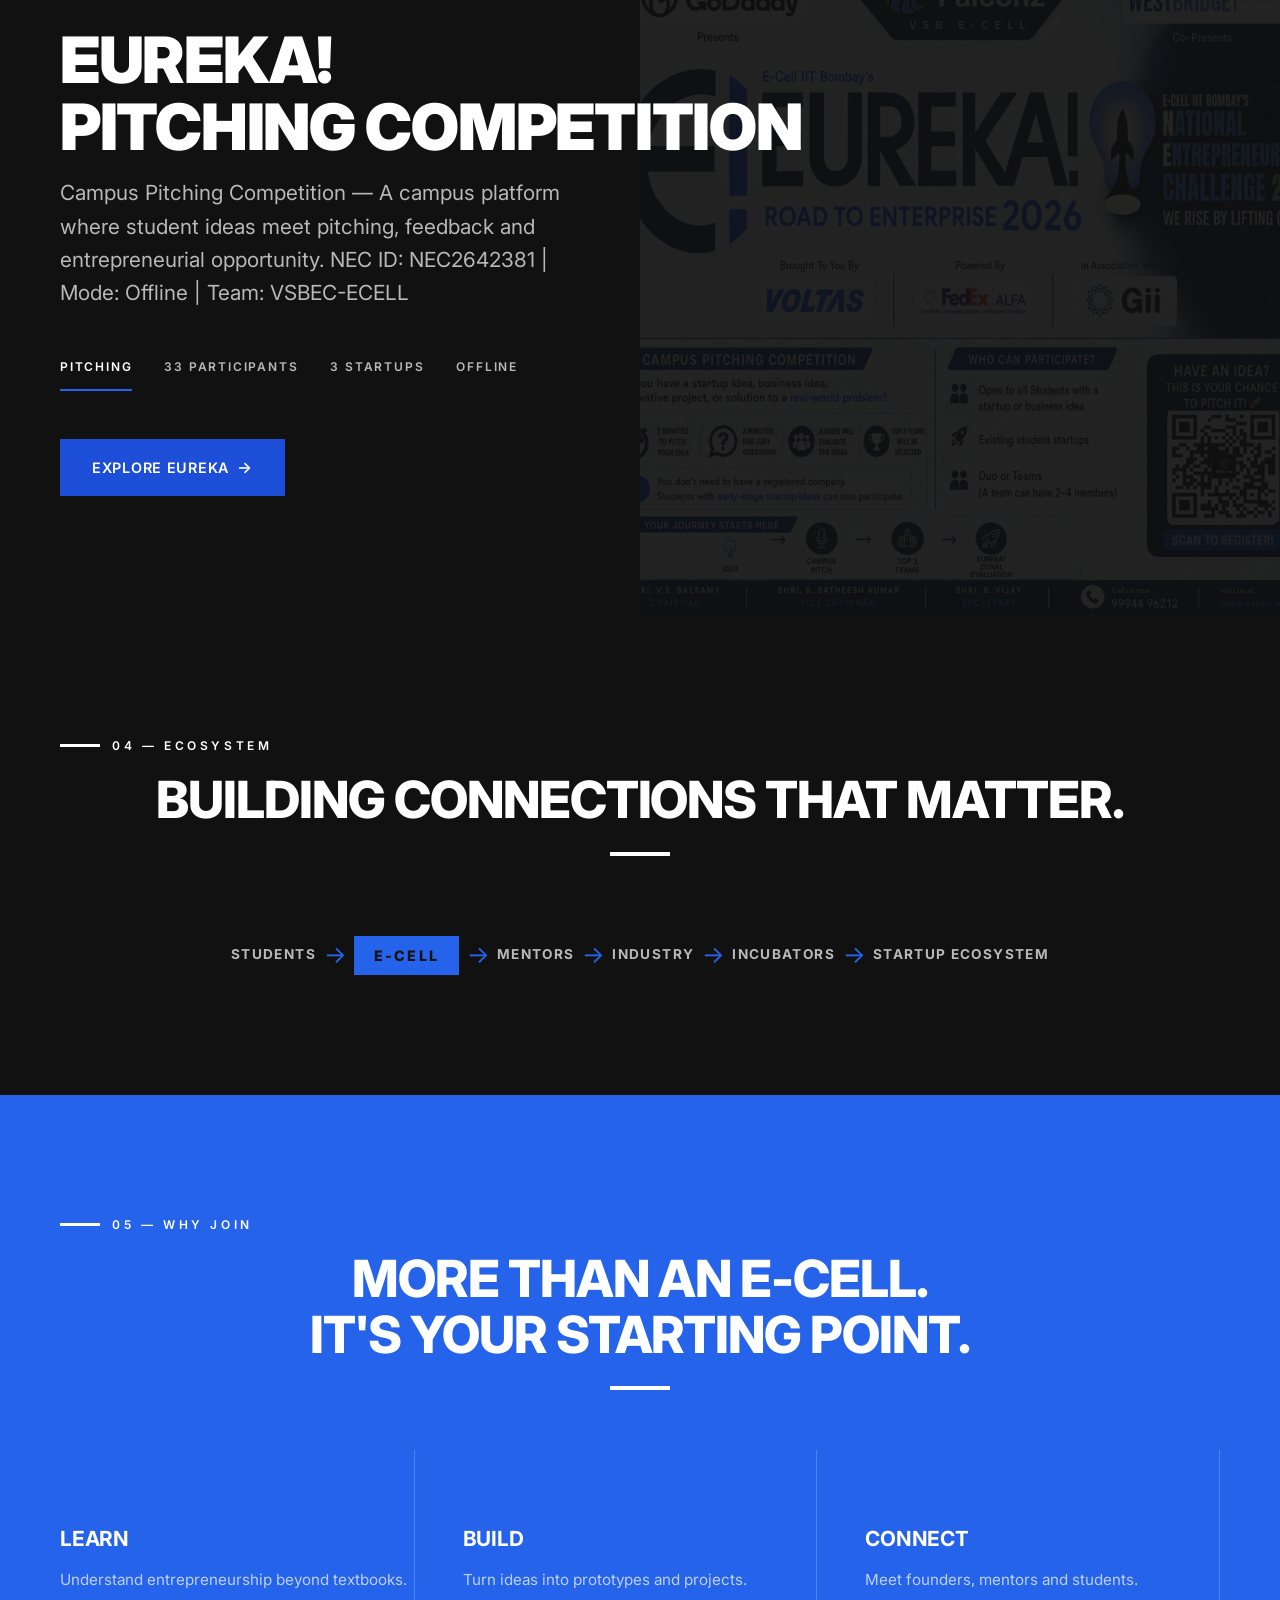
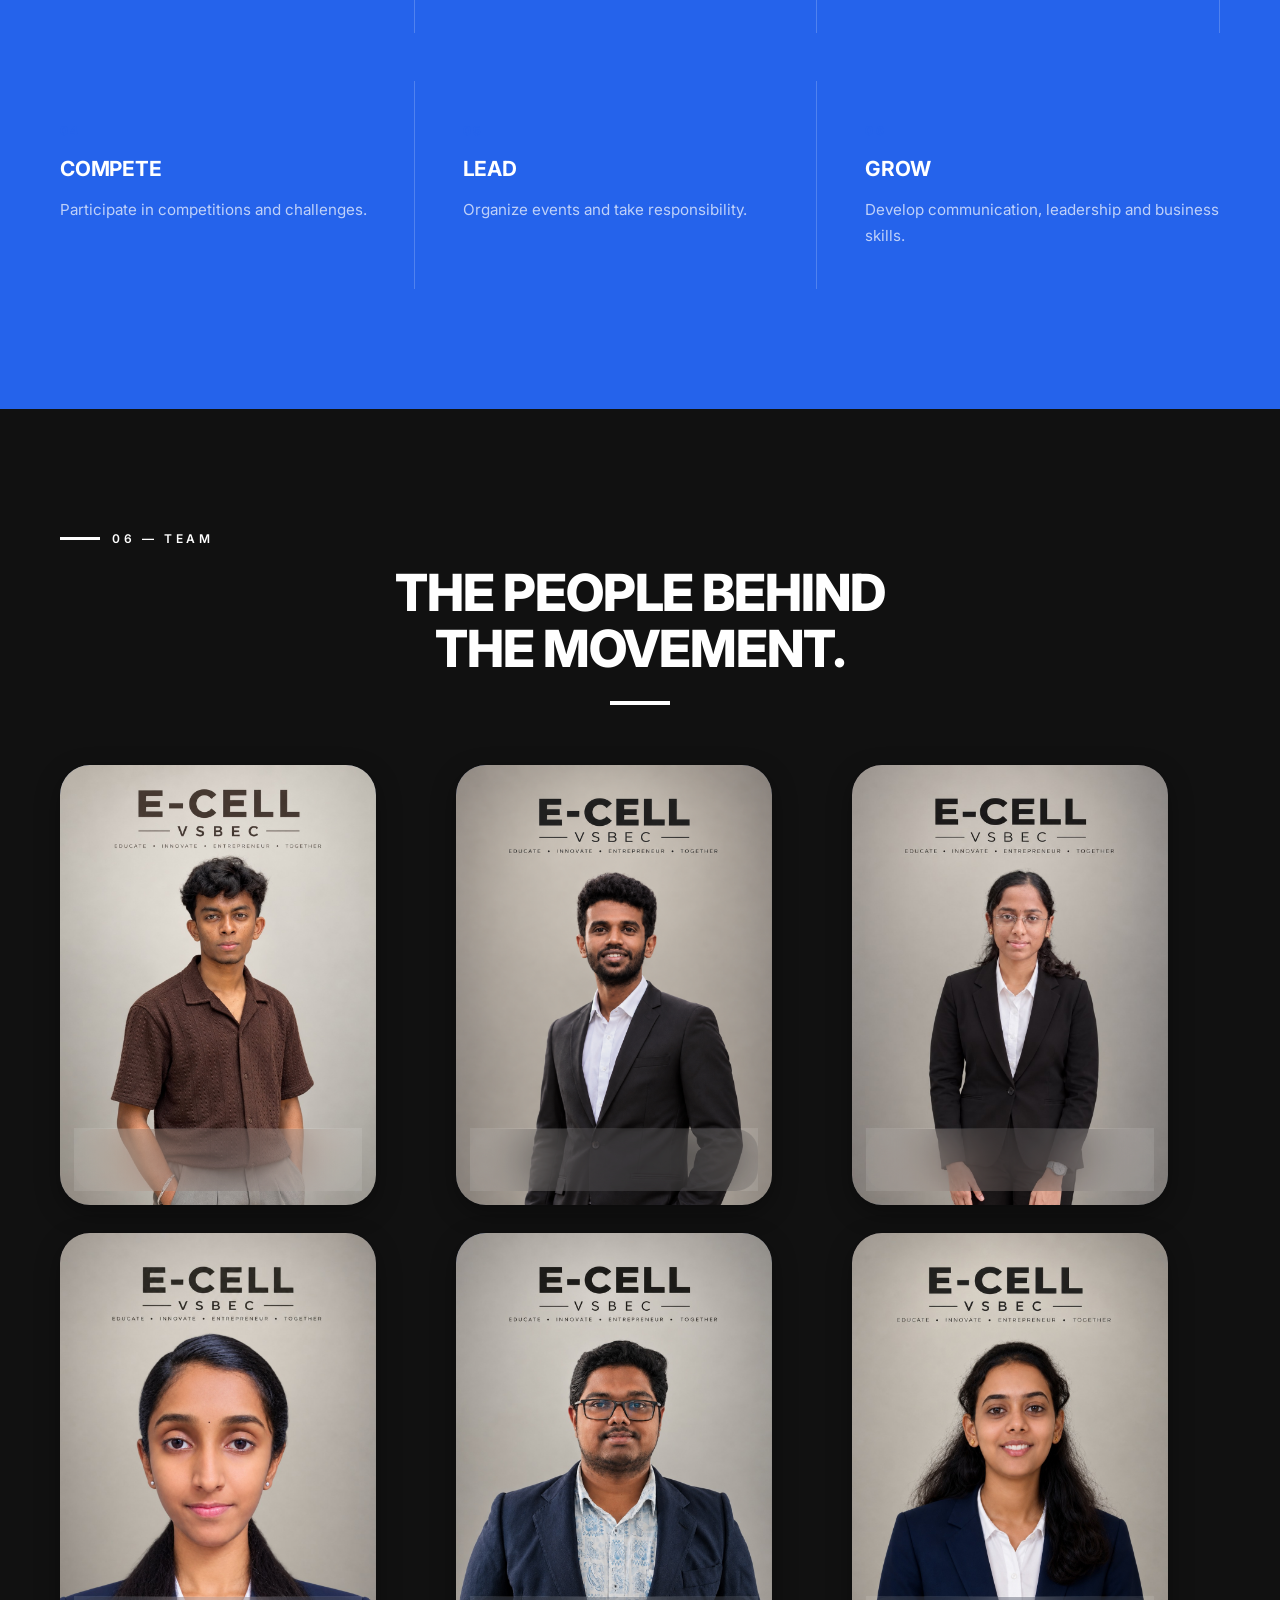
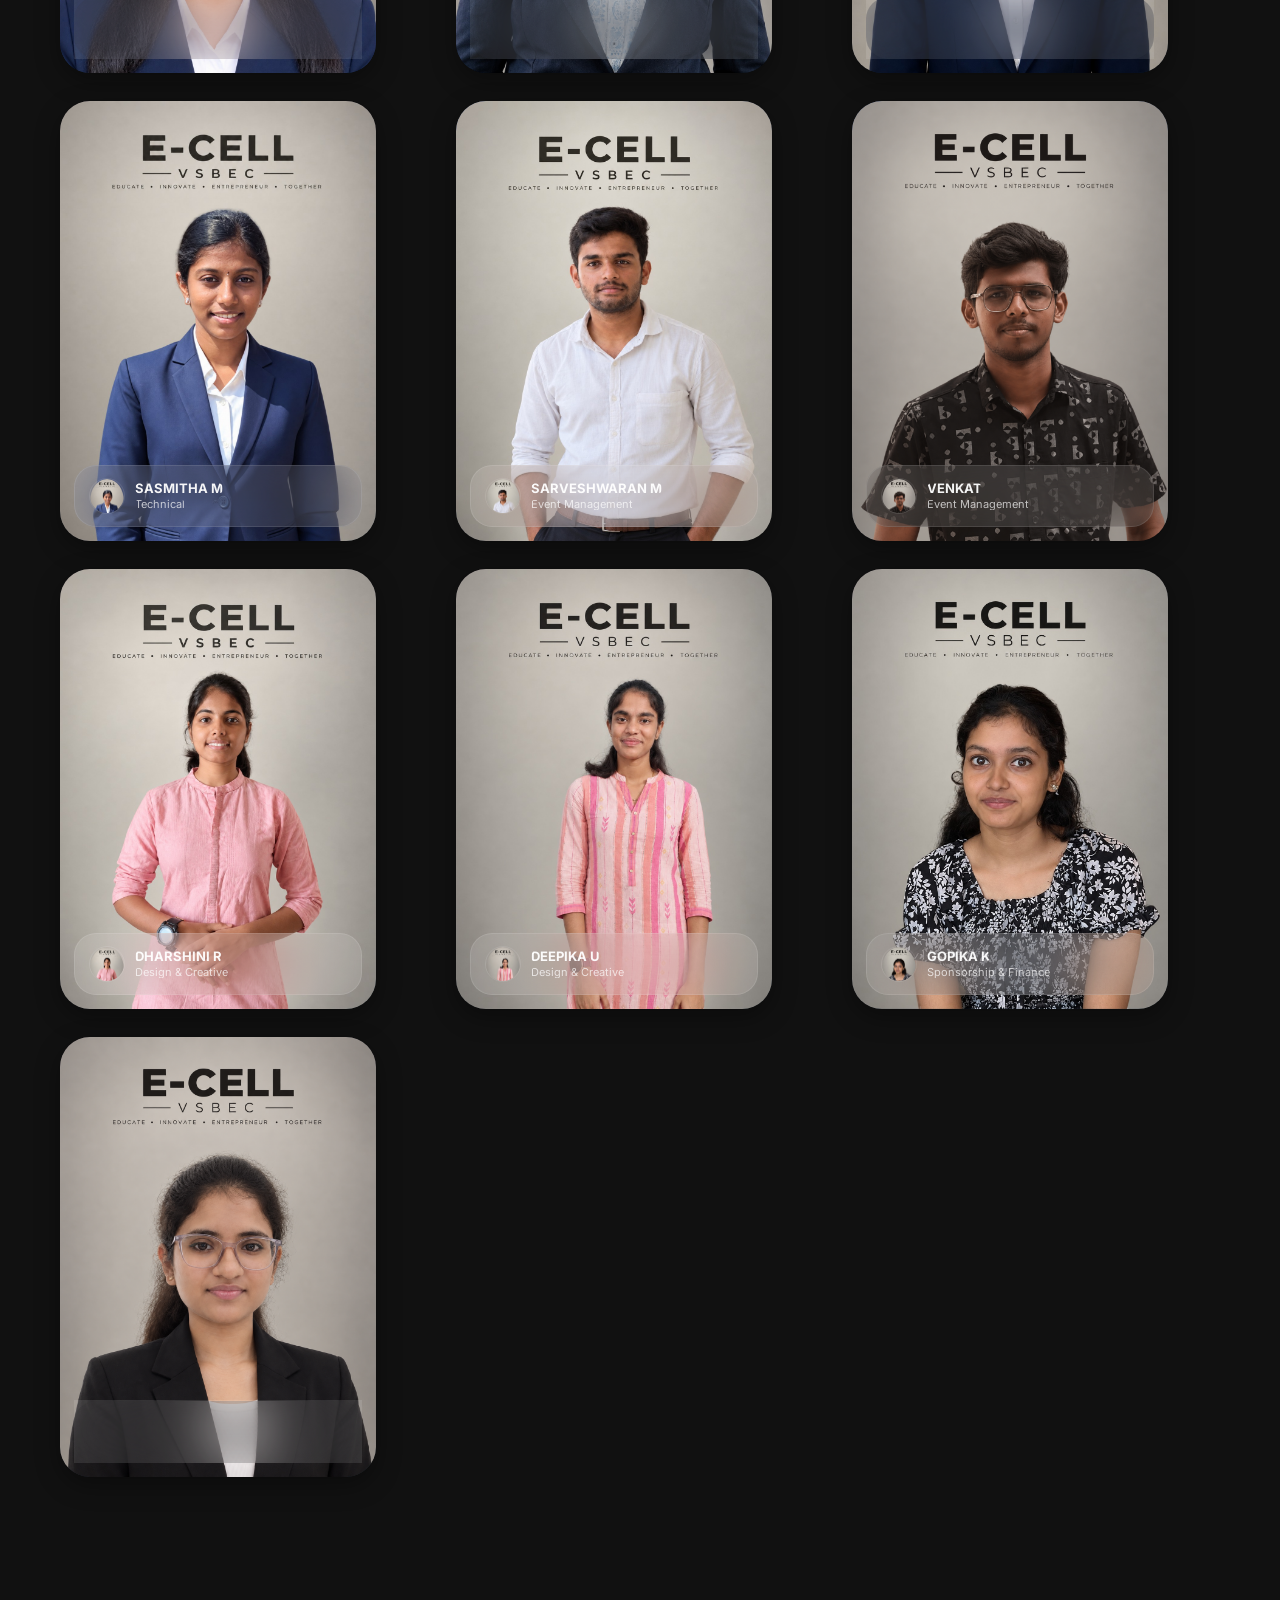
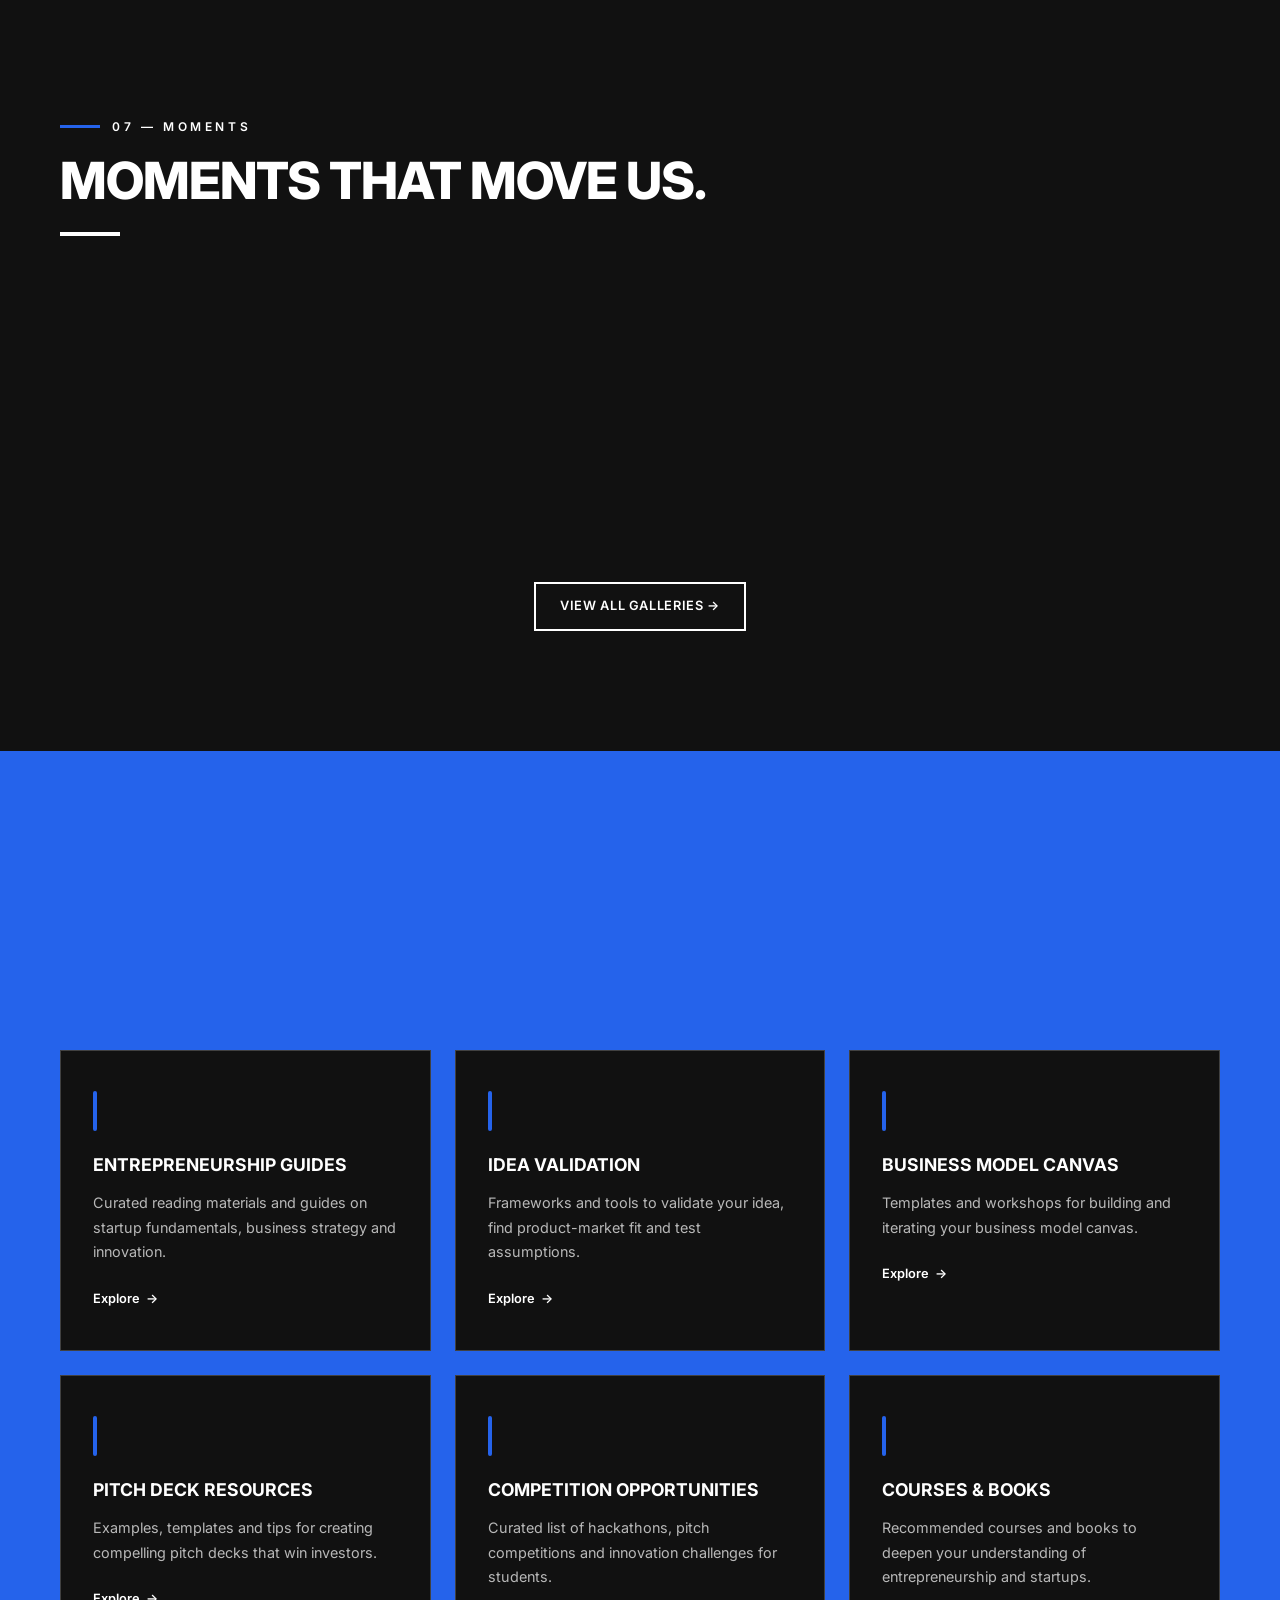
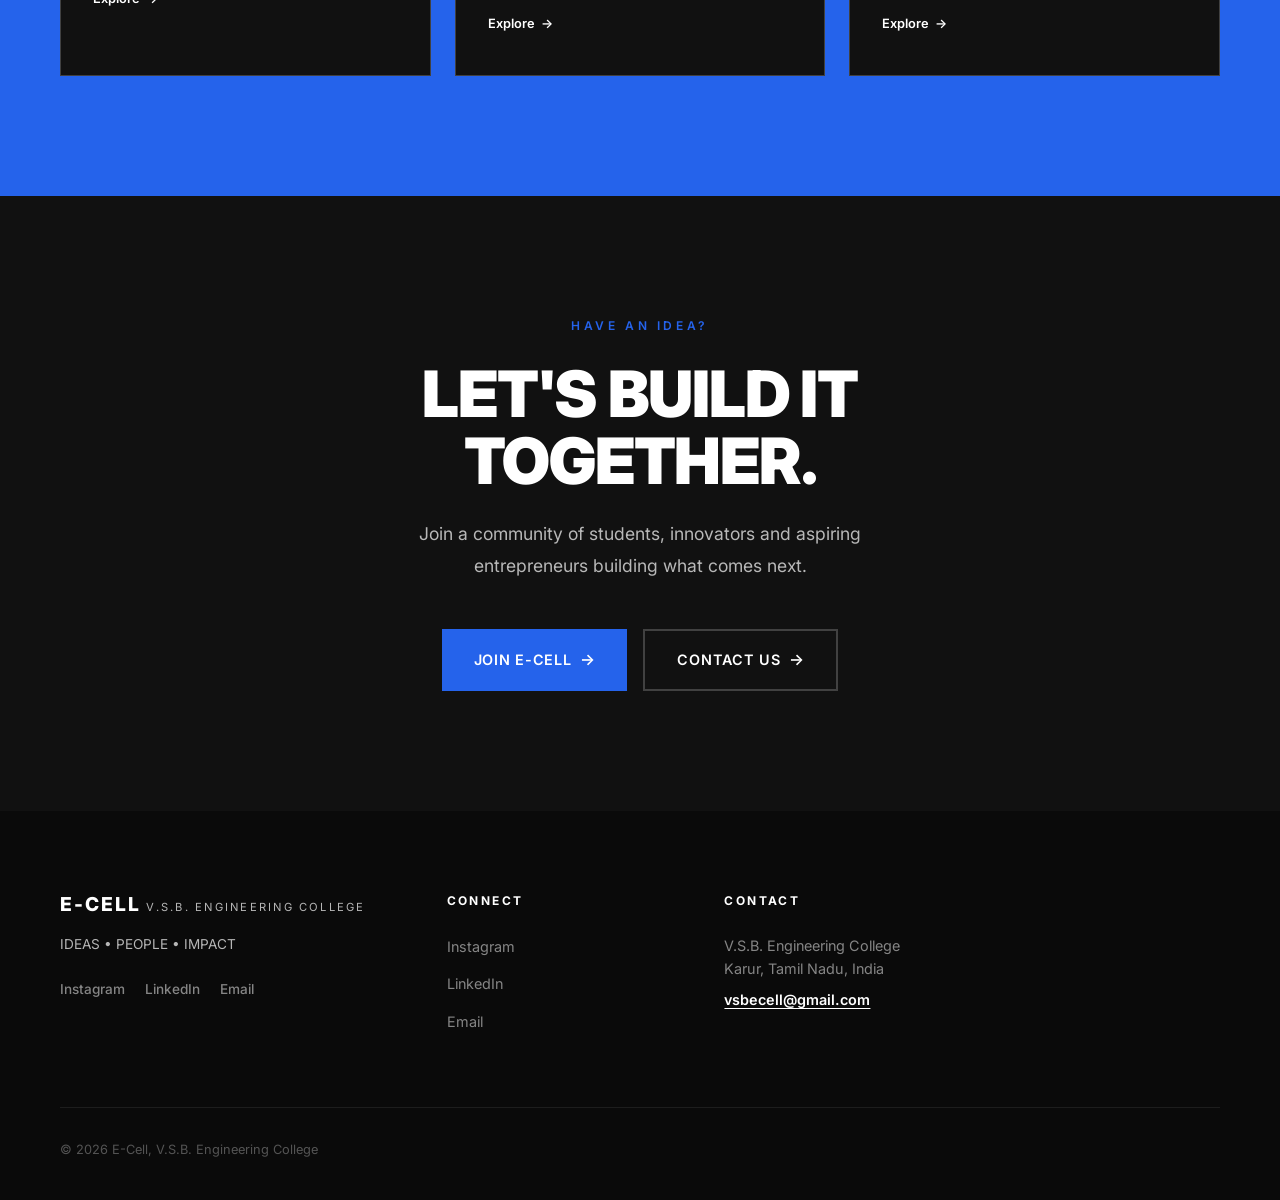
==== commit 36e45dc2: "Add coming soon popup for Resources Explore buttons The Explore links on all six resource cards were" ====
--- a/index.html
+++ b/index.html
@@ -568,37 +568,37 @@
             <div class="resource-card__icon" aria-hidden="true"></div>
             <h3 class="resource-card__title">ENTREPRENEURSHIP GUIDES</h3>
             <p class="resource-card__desc">Curated reading materials and guides on startup fundamentals, business strategy and innovation.</p>
-            <a href="#" class="resource-card__cta">Explore <span class="arrow" aria-hidden="true">&rarr;</span></a>
+            <a href="#" class="resource-card__cta" data-soon-modal>Explore <span class="arrow" aria-hidden="true">&rarr;</span></a>
           </div>
           <div class="resource-card reveal">
             <div class="resource-card__icon" aria-hidden="true"></div>
             <h3 class="resource-card__title">IDEA VALIDATION</h3>
             <p class="resource-card__desc">Frameworks and tools to validate your idea, find product-market fit and test assumptions.</p>
-            <a href="#" class="resource-card__cta">Explore <span class="arrow" aria-hidden="true">&rarr;</span></a>
+            <a href="#" class="resource-card__cta" data-soon-modal>Explore <span class="arrow" aria-hidden="true">&rarr;</span></a>
           </div>
           <div class="resource-card reveal">
             <div class="resource-card__icon" aria-hidden="true"></div>
             <h3 class="resource-card__title">BUSINESS MODEL CANVAS</h3>
             <p class="resource-card__desc">Templates and workshops for building and iterating your business model canvas.</p>
-            <a href="#" class="resource-card__cta">Explore <span class="arrow" aria-hidden="true">&rarr;</span></a>
+            <a href="#" class="resource-card__cta" data-soon-modal>Explore <span class="arrow" aria-hidden="true">&rarr;</span></a>
           </div>
           <div class="resource-card reveal">
             <div class="resource-card__icon" aria-hidden="true"></div>
             <h3 class="resource-card__title">PITCH DECK RESOURCES</h3>
             <p class="resource-card__desc">Examples, templates and tips for creating compelling pitch decks that win investors.</p>
-            <a href="#" class="resource-card__cta">Explore <span class="arrow" aria-hidden="true">&rarr;</span></a>
+            <a href="#" class="resource-card__cta" data-soon-modal>Explore <span class="arrow" aria-hidden="true">&rarr;</span></a>
           </div>
           <div class="resource-card reveal">
             <div class="resource-card__icon" aria-hidden="true"></div>
             <h3 class="resource-card__title">COMPETITION OPPORTUNITIES</h3>
             <p class="resource-card__desc">Curated list of hackathons, pitch competitions and innovation challenges for students.</p>
-            <a href="#" class="resource-card__cta">Explore <span class="arrow" aria-hidden="true">&rarr;</span></a>
+            <a href="#" class="resource-card__cta" data-soon-modal>Explore <span class="arrow" aria-hidden="true">&rarr;</span></a>
           </div>
           <div class="resource-card reveal">
             <div class="resource-card__icon" aria-hidden="true"></div>
             <h3 class="resource-card__title">COURSES & BOOKS</h3>
             <p class="resource-card__desc">Recommended courses and books to deepen your understanding of entrepreneurship and startups.</p>
-            <a href="#" class="resource-card__cta">Explore <span class="arrow" aria-hidden="true">&rarr;</span></a>
+            <a href="#" class="resource-card__cta" data-soon-modal>Explore <span class="arrow" aria-hidden="true">&rarr;</span></a>
           </div>
         </div>
       </div>
@@ -723,6 +723,23 @@
     </div>
   </div>
 
+  <!-- Coming Soon Modal -->
+  <div class="soon-modal" id="soonModal" role="dialog" aria-modal="true" aria-labelledby="soonModalTitle" aria-hidden="true">
+    <div class="soon-modal__card">
+      <button class="soon-modal__close" id="soonModalClose" type="button" aria-label="Close">&times;</button>
+      <p class="section-label" style="justify-content:center">COMING SOON</p>
+      <h3 id="soonModalTitle">RESOURCES ARE ON THE WAY.</h3>
+      <div class="red-line" aria-hidden="true" style="margin:14px auto"></div>
+      <p class="soon-modal__text" id="soonModalText">
+        We&rsquo;re putting these resources together now. They&rsquo;ll be live here soon &mdash; bookmark this page in the meantime.
+      </p>
+      <div class="soon-modal__actions">
+        <button class="btn btn-primary" id="soonModalOk" type="button">GOT IT</button>
+        <a href="mailto:vsbecell@gmail.com?subject=E-Cell%20Resources" class="btn btn-outline" data-contact-modal>REQUEST A RESOURCE</a>
+      </div>
+    </div>
+  </div>
+
   <script src="js/script.js"></script>
   <script src="js/ProfileCard.js"></script>
 </body>
--- a/css/style.css
+++ b/css/style.css
@@ -3045,6 +3045,88 @@
   cursor: pointer;
 }
 
+/* ===== COMING SOON MODAL ===== */
+.soon-modal {
+  position: fixed;
+  inset: 0;
+  z-index: 2200;
+  display: flex;
+  align-items: center;
+  justify-content: center;
+  padding: 24px;
+  background: rgba(0, 0, 0, 0.78);
+  backdrop-filter: blur(6px);
+  opacity: 0;
+  visibility: hidden;
+  transition: var(--transition);
+}
+.soon-modal.active {
+  opacity: 1;
+  visibility: visible;
+}
+.soon-modal__card {
+  position: relative;
+  max-width: 460px;
+  width: 100%;
+  margin: auto;
+  background: var(--bg-dark);
+  border: 1px solid var(--light-border);
+  border-radius: 16px;
+  padding: 42px 32px 32px;
+  text-align: center;
+  transform: translateY(16px) scale(0.98);
+  transition: var(--transition);
+}
+.soon-modal.active .soon-modal__card {
+  transform: none;
+}
+.soon-modal__card h3 {
+  font-size: 1.5rem;
+  font-weight: 800;
+  letter-spacing: -0.01em;
+}
+.soon-modal__text {
+  color: var(--text-muted);
+  margin-top: 10px;
+  font-size: 0.95rem;
+  line-height: 1.65;
+}
+.soon-modal__actions {
+  display: flex;
+  gap: 12px;
+  justify-content: center;
+  margin-top: 24px;
+  flex-wrap: wrap;
+}
+.soon-modal__close {
+  position: absolute;
+  top: 12px;
+  right: 12px;
+  width: 38px;
+  height: 38px;
+  border-radius: 50%;
+  border: 1px solid var(--light-border);
+  background: rgba(255, 255, 255, 0.06);
+  color: var(--white);
+  font-size: 20px;
+  line-height: 1;
+  cursor: pointer;
+  transition: var(--transition);
+}
+.soon-modal__close:hover {
+  background: var(--accent);
+  border-color: var(--accent);
+}
+@media (max-width: 560px) {
+  .soon-modal__card {
+    padding: 38px 20px 26px;
+  }
+  .soon-modal__actions .btn {
+    width: 100%;
+    justify-content: center;
+  }
+}
+
 /* ===== JOIN / ROLES-FULL MODAL ===== */
 .join-modal {
   position: fixed;
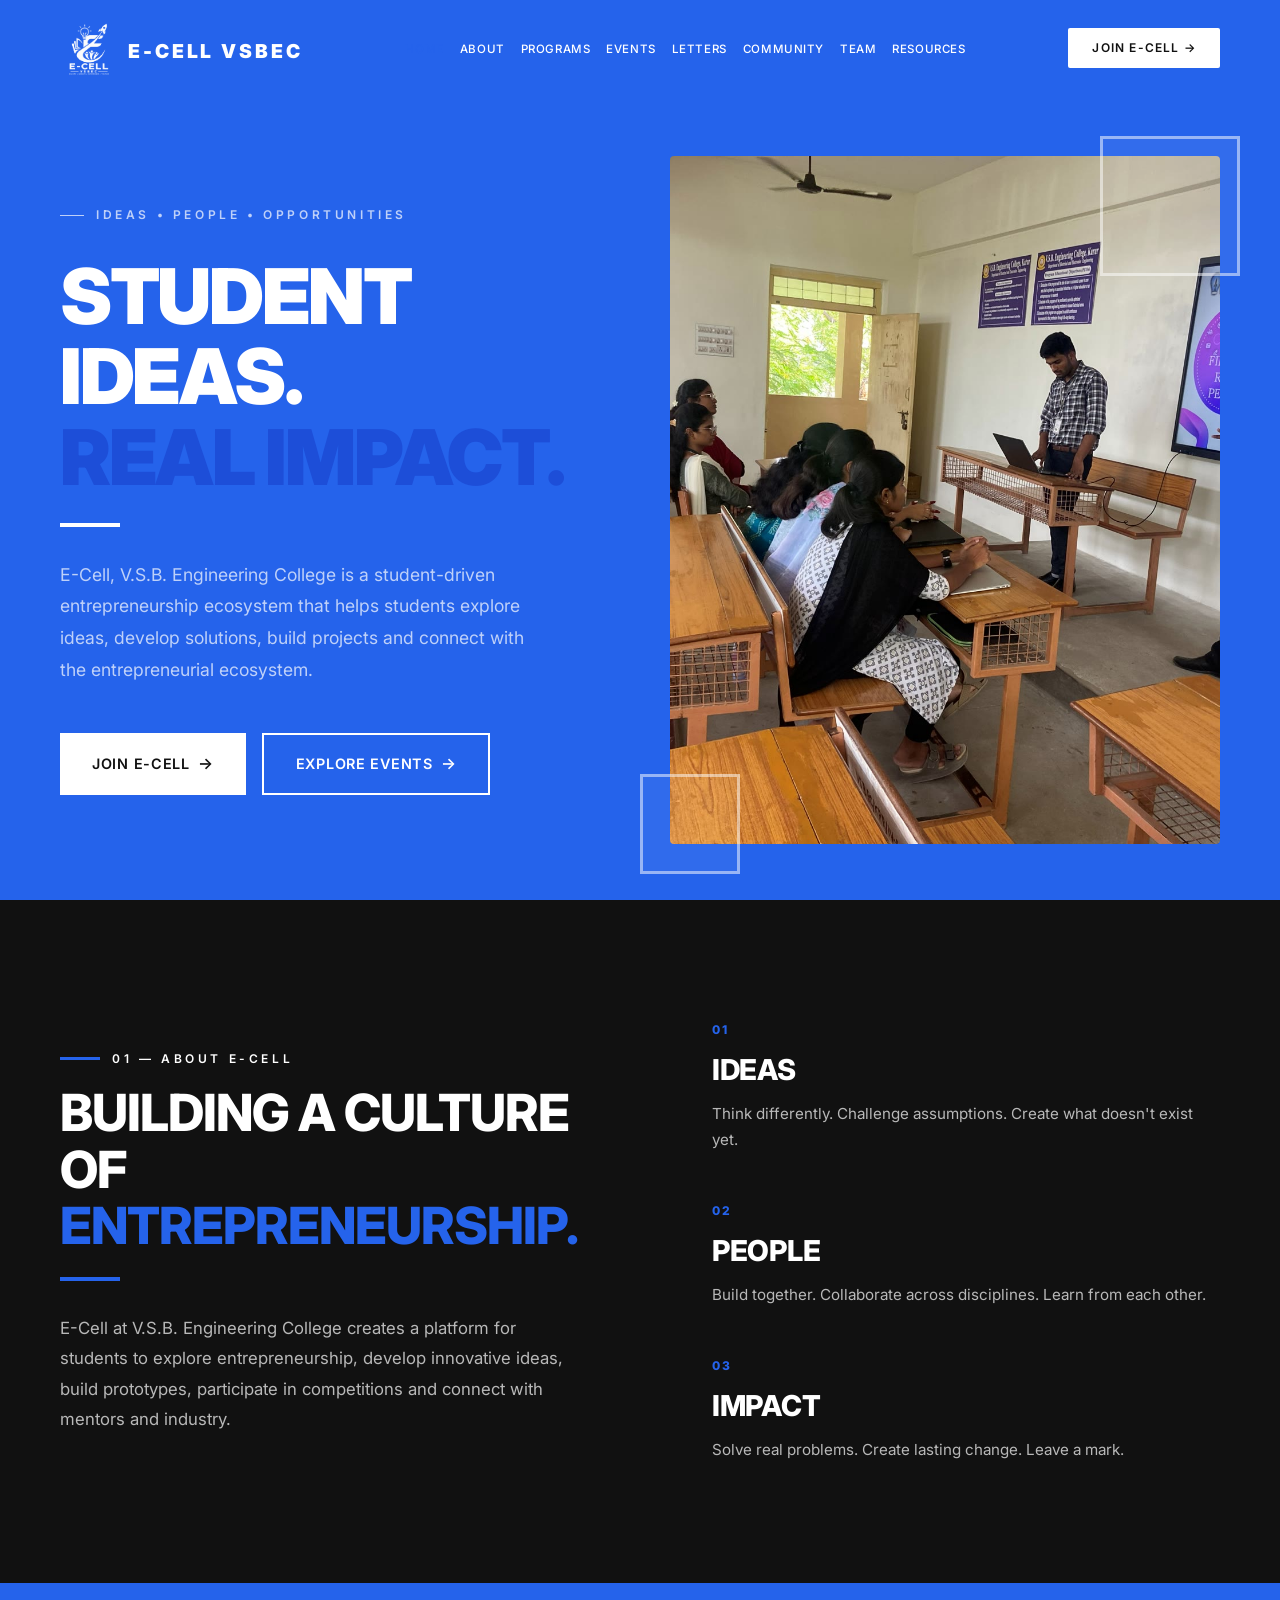
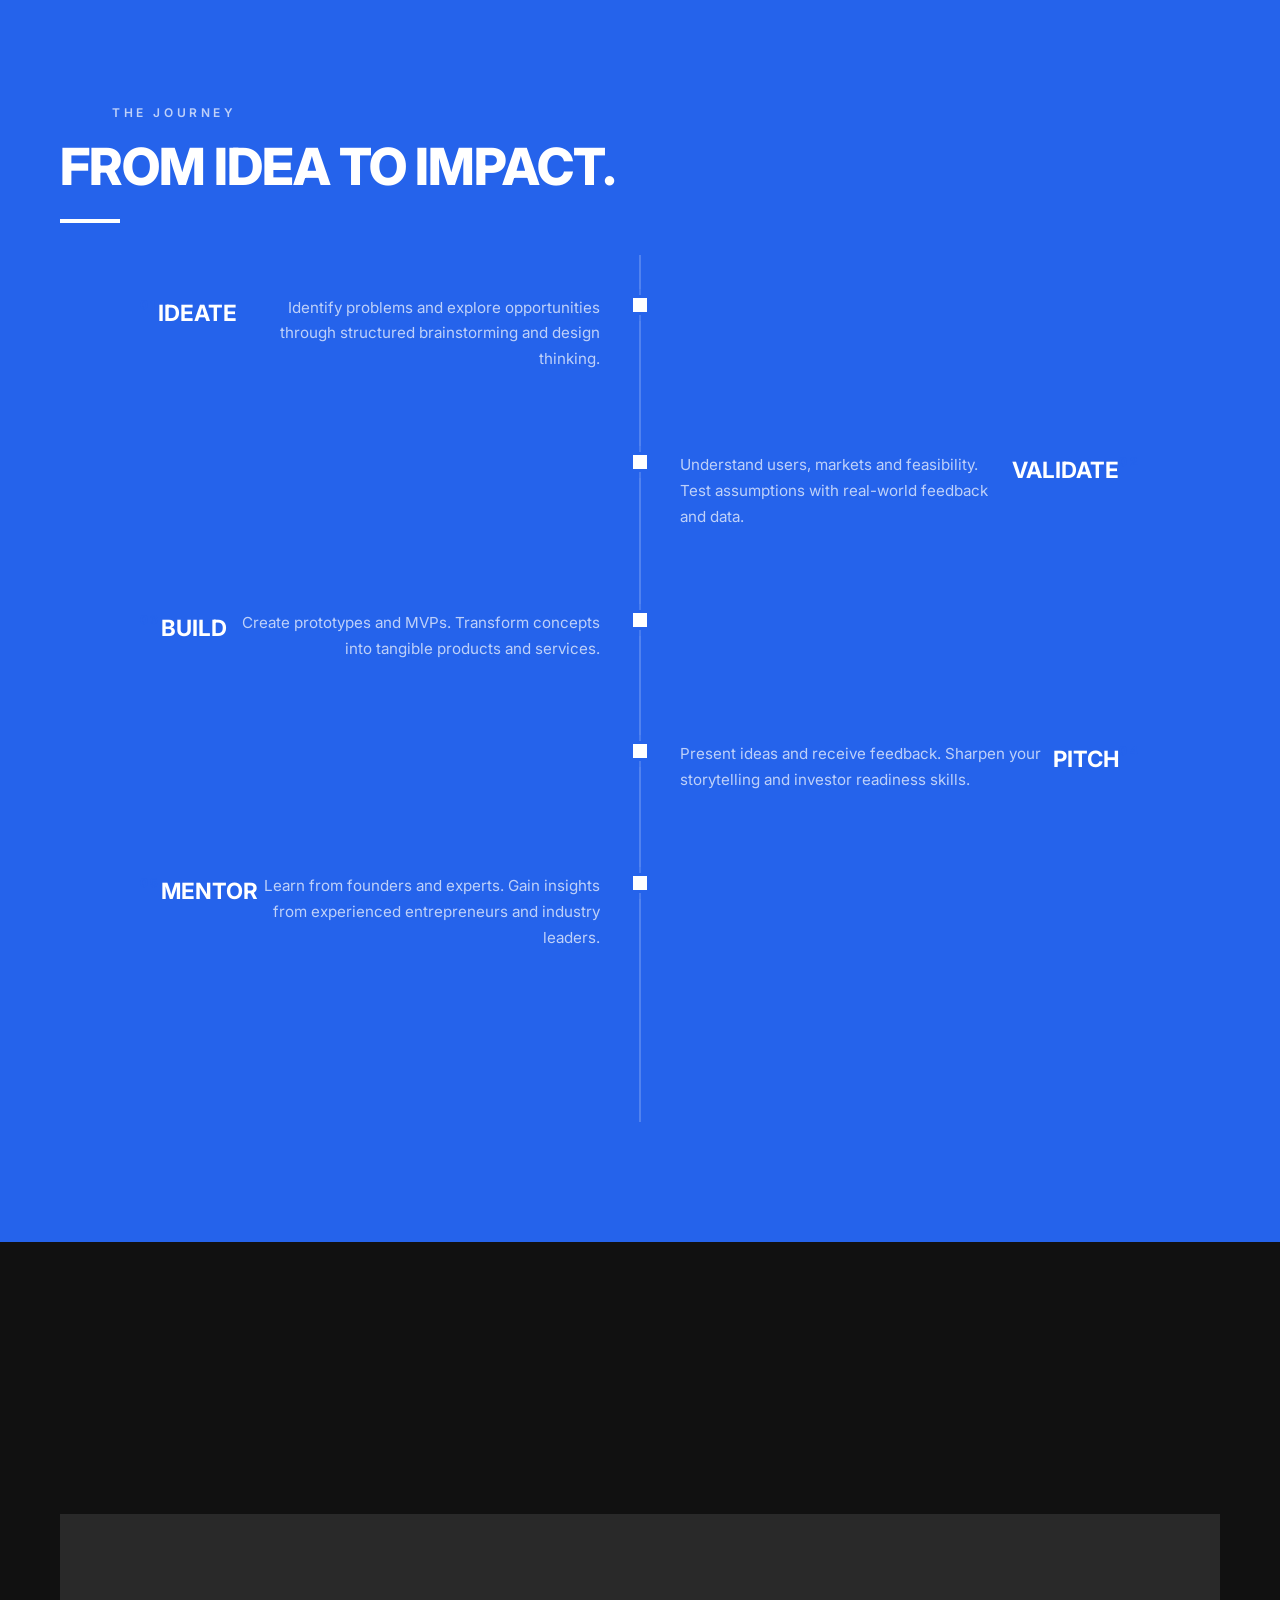
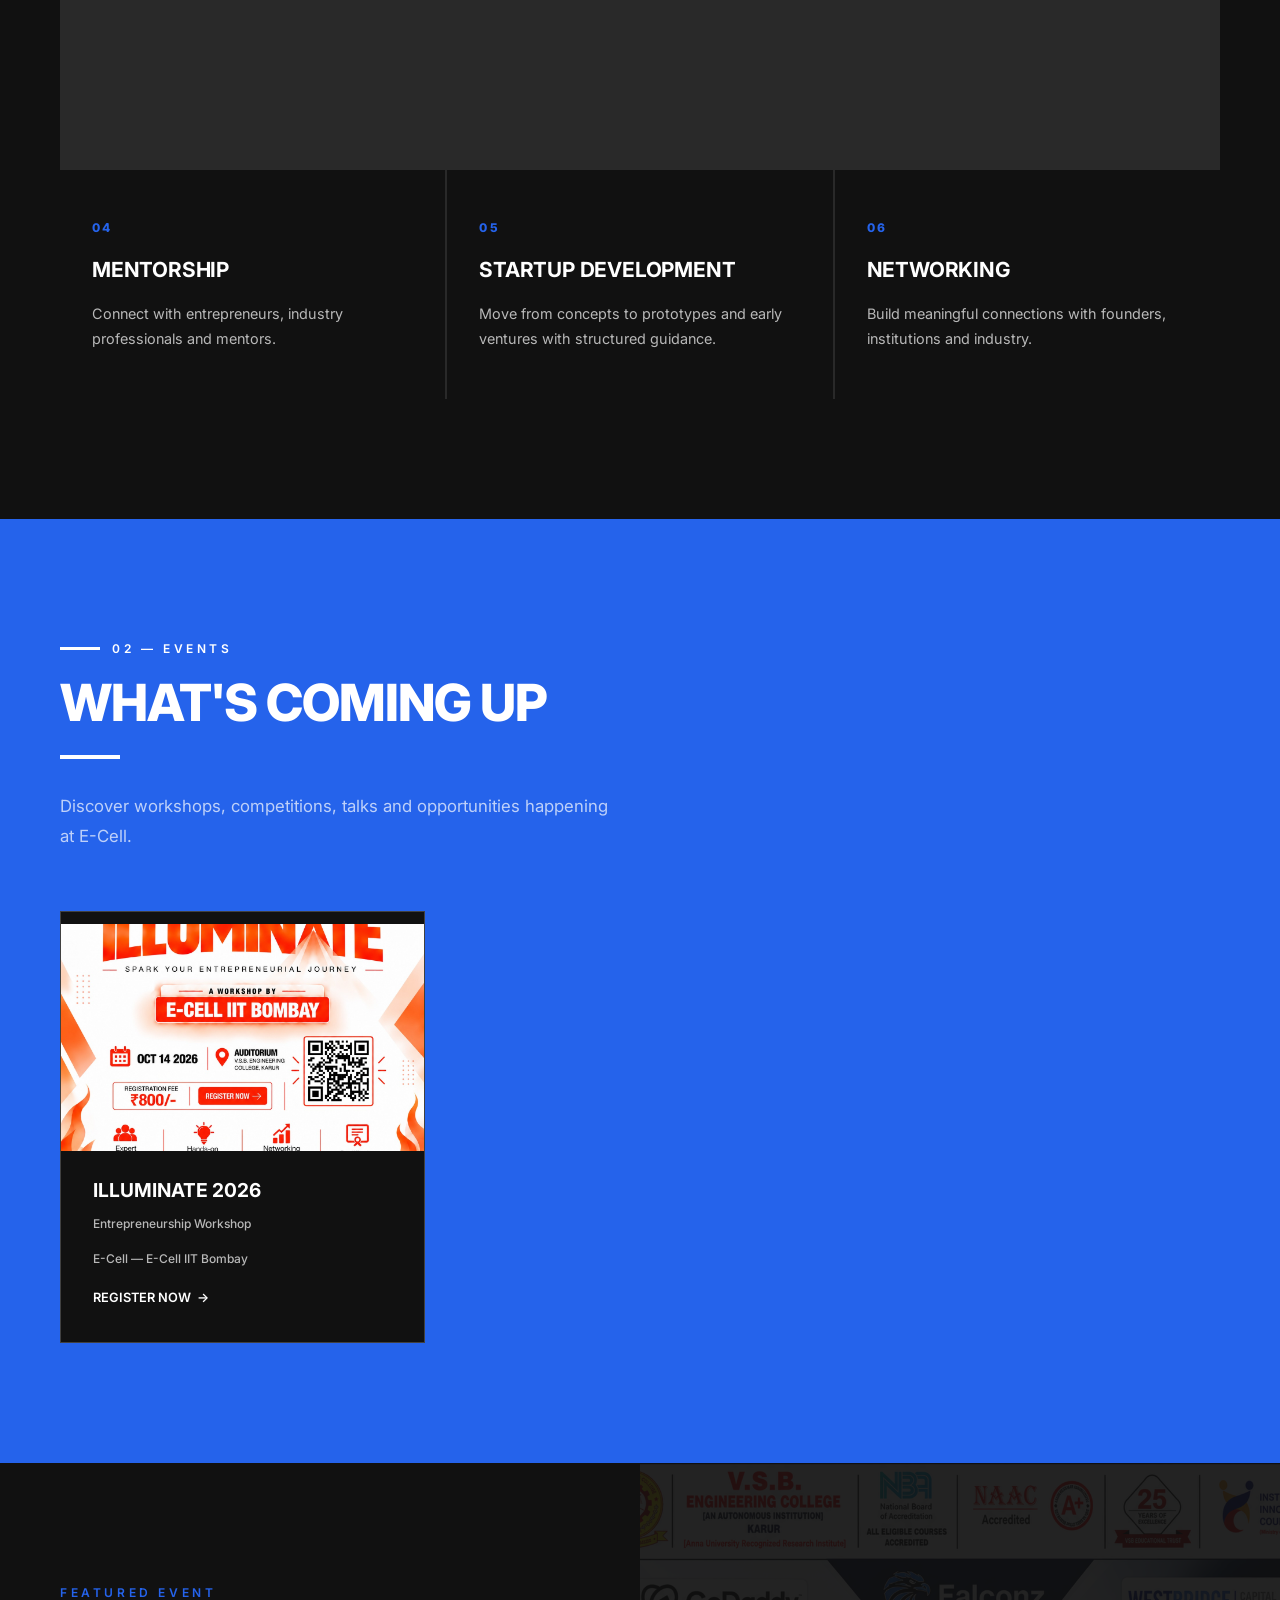
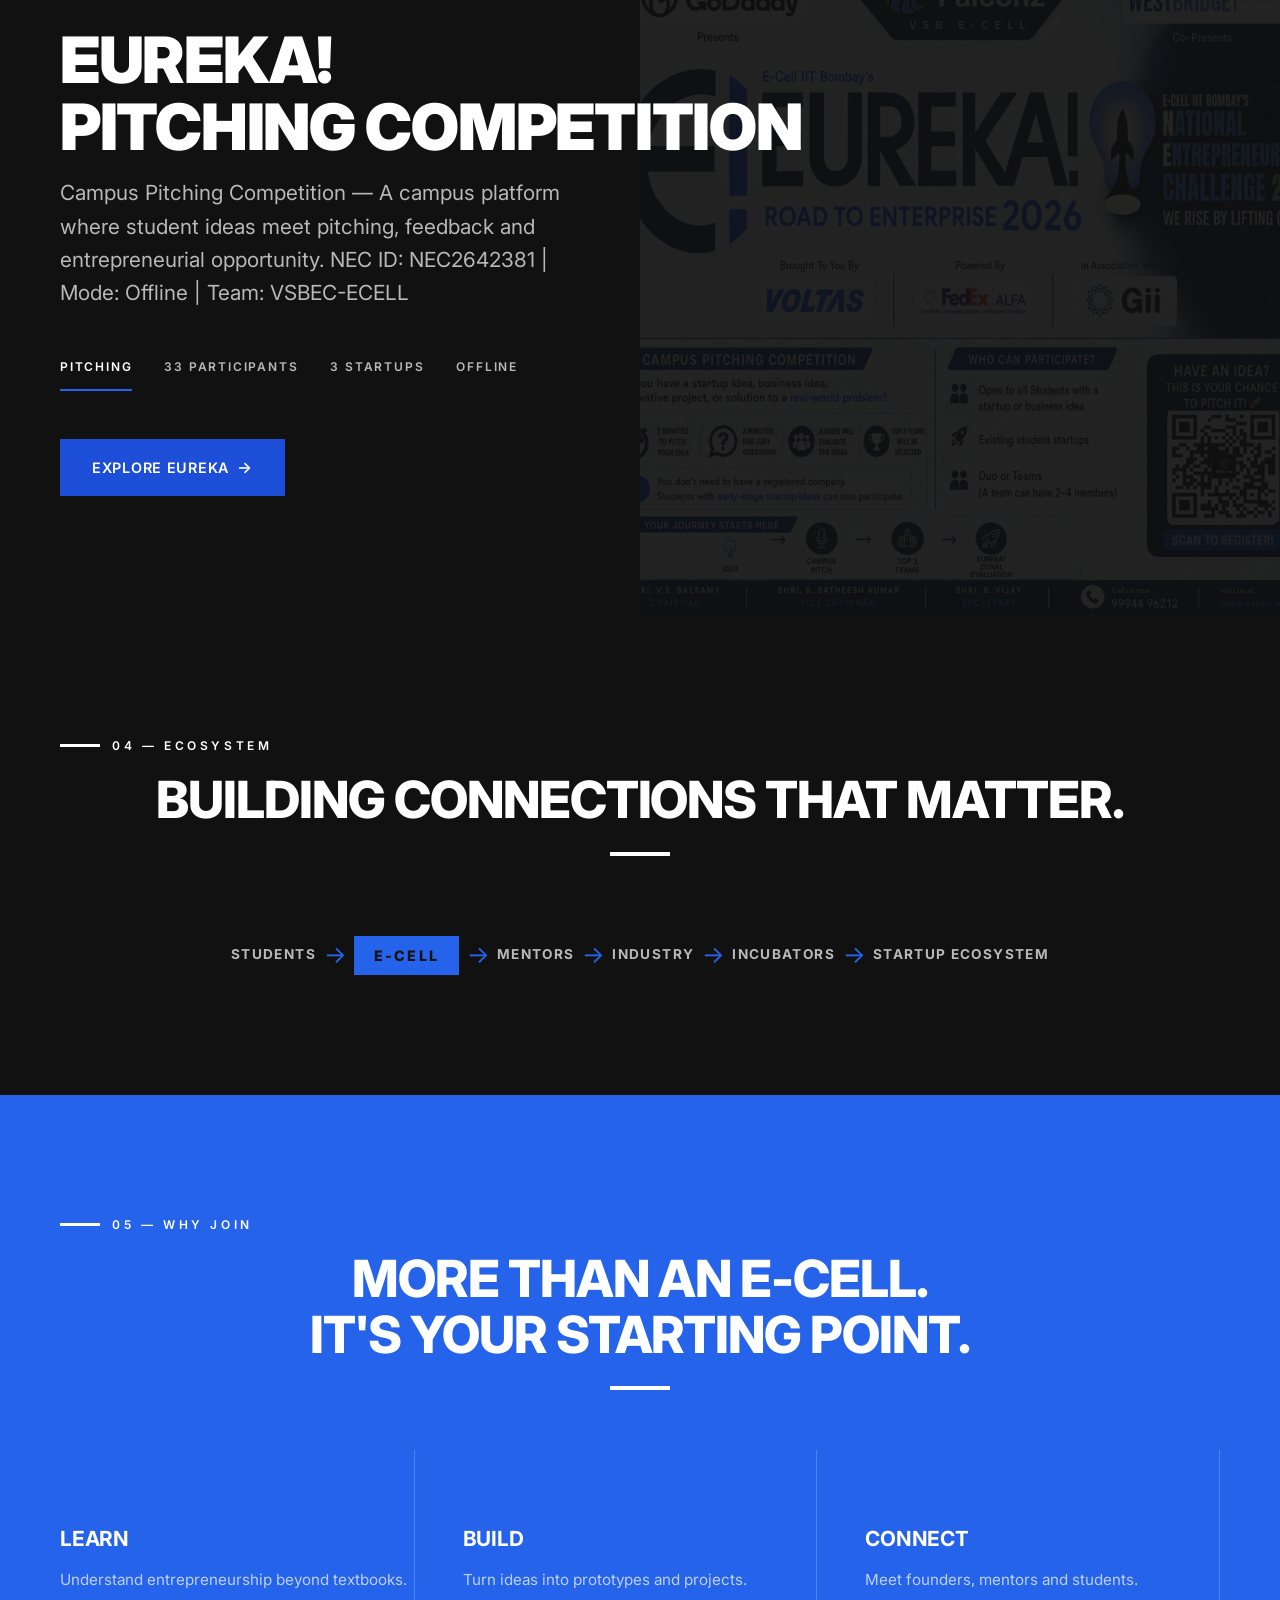
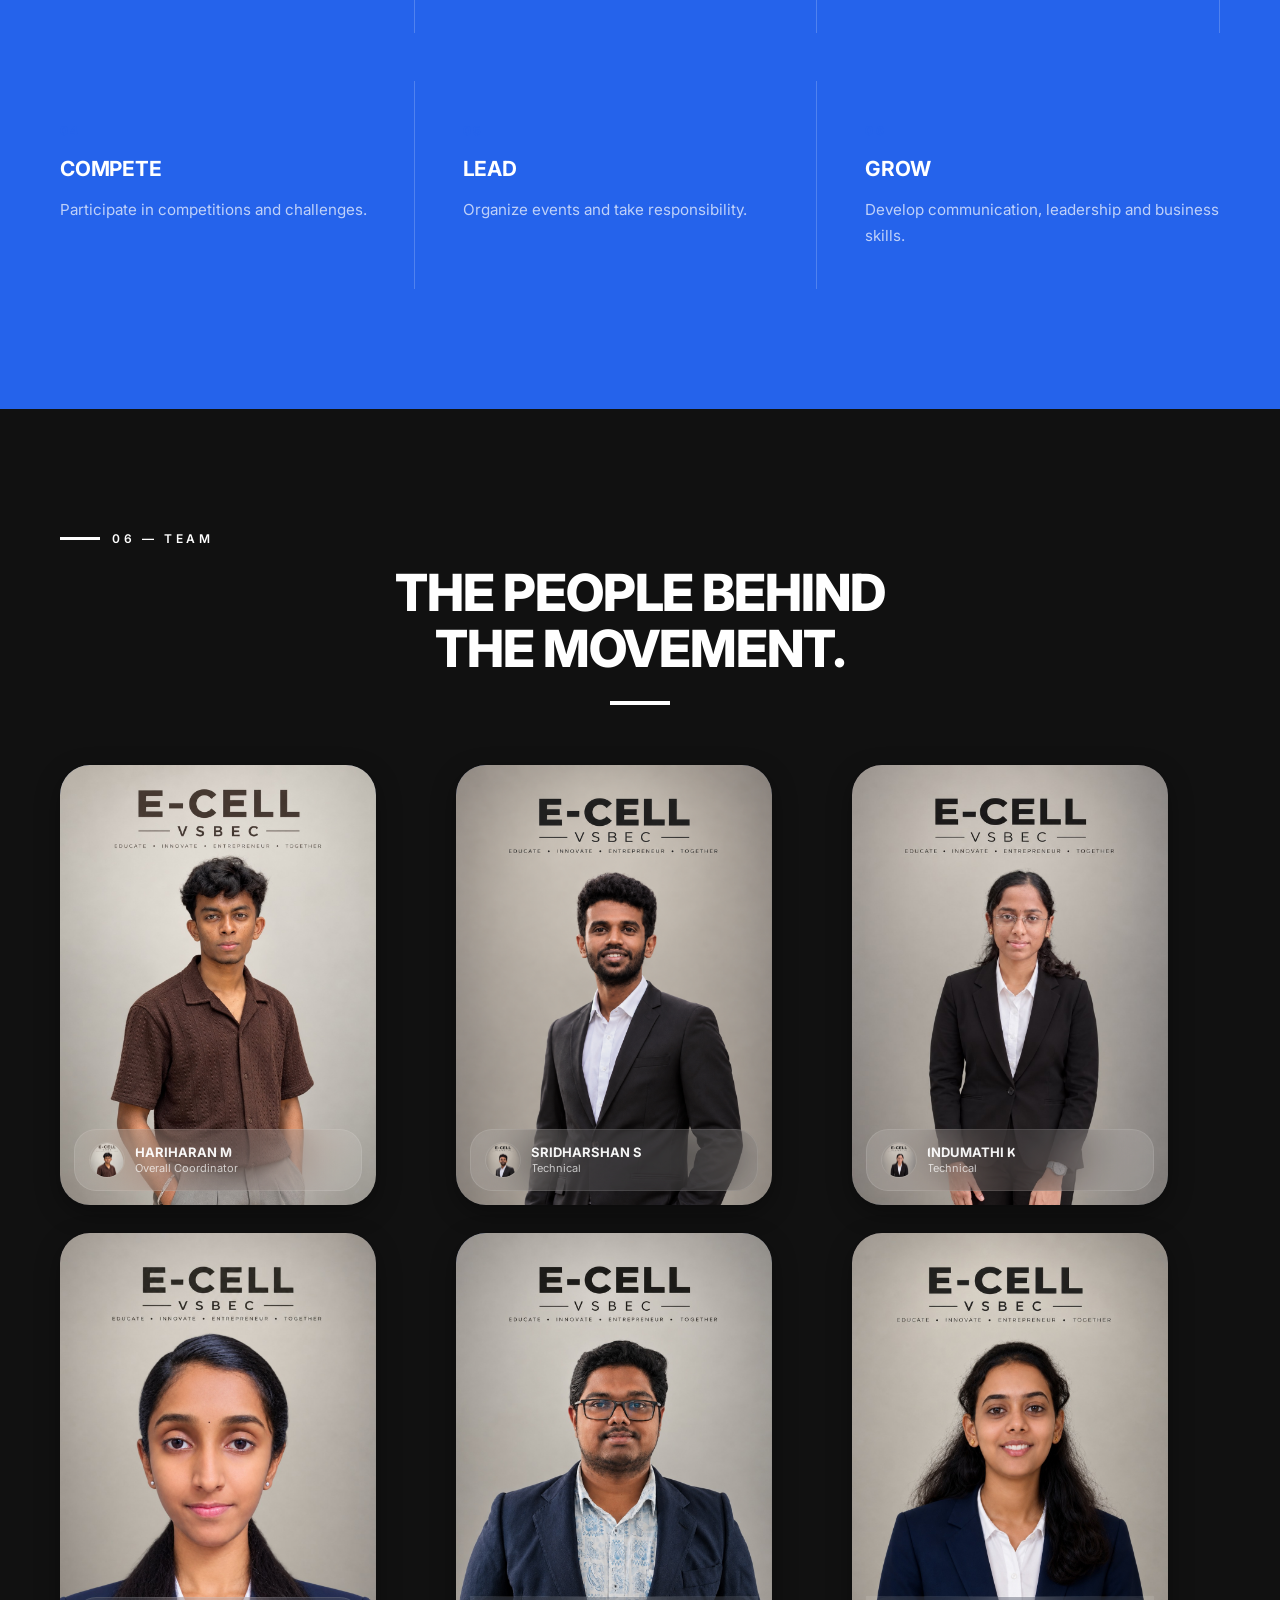
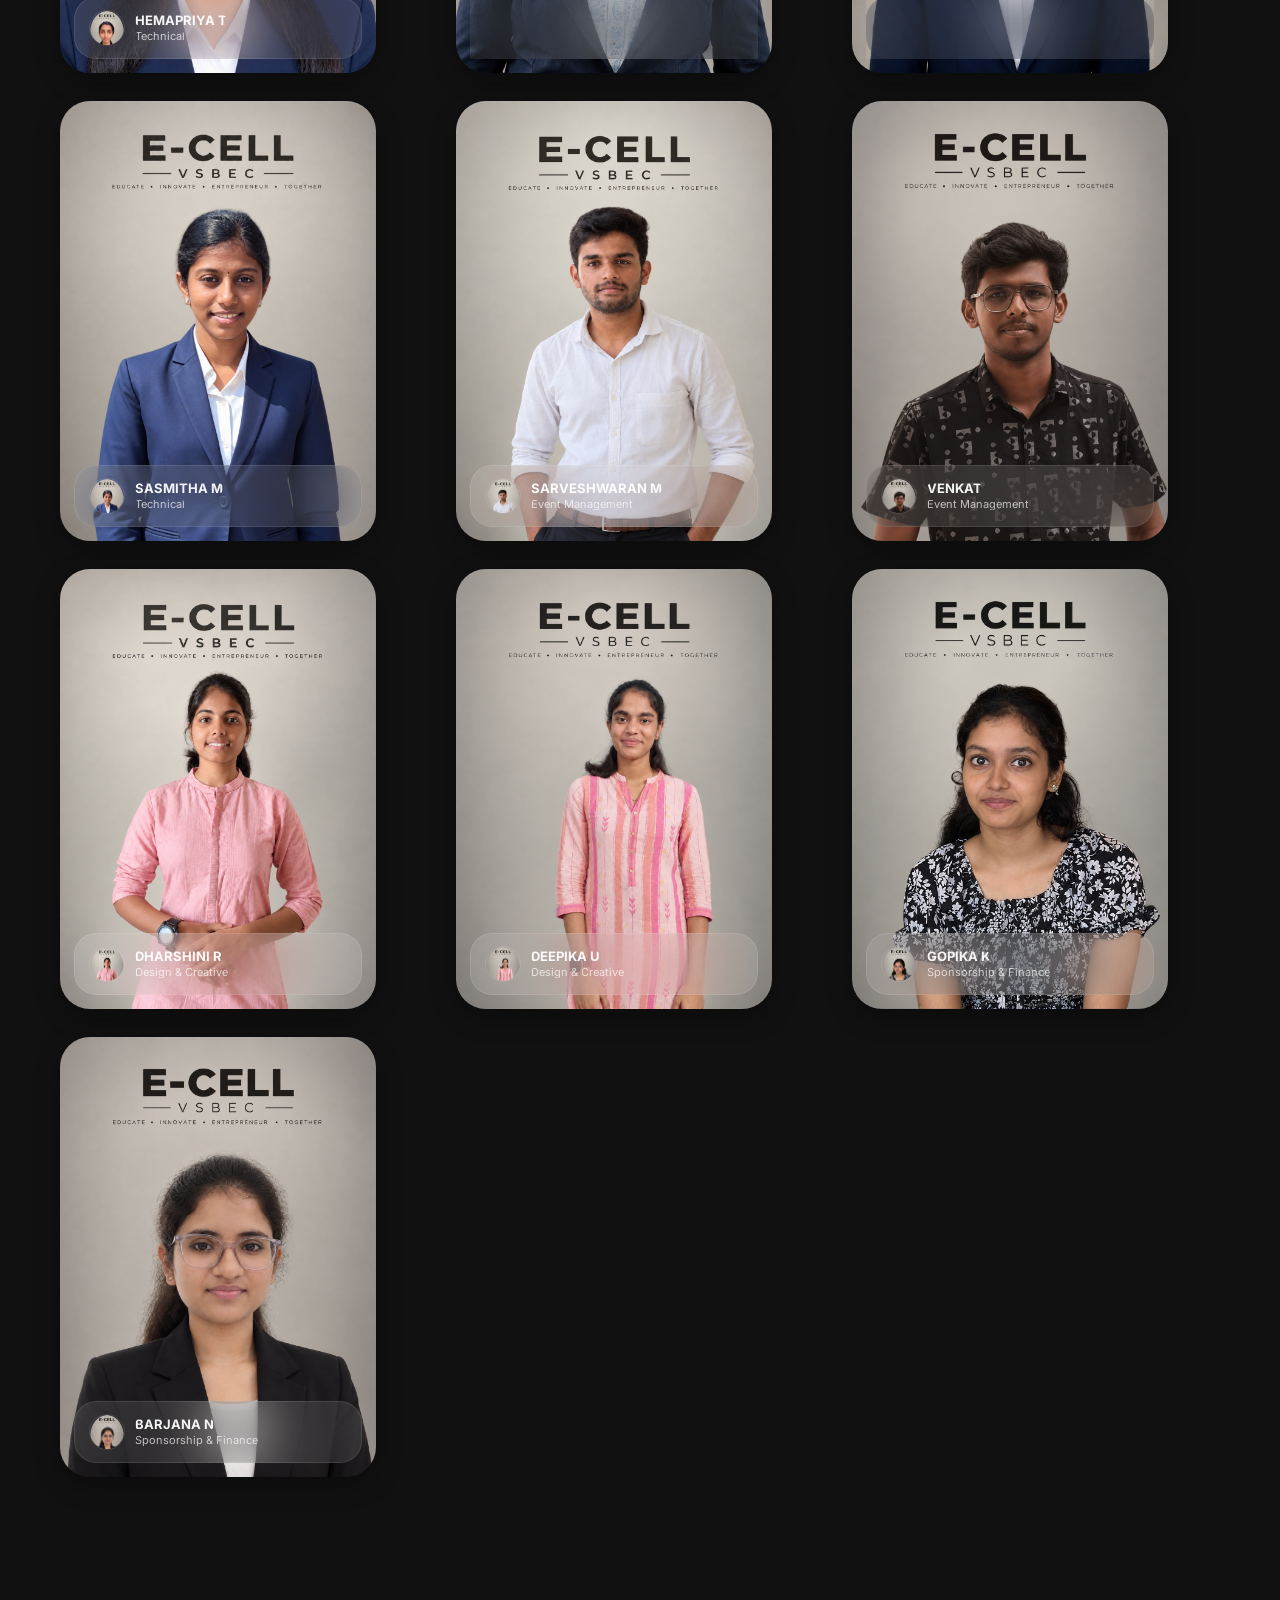
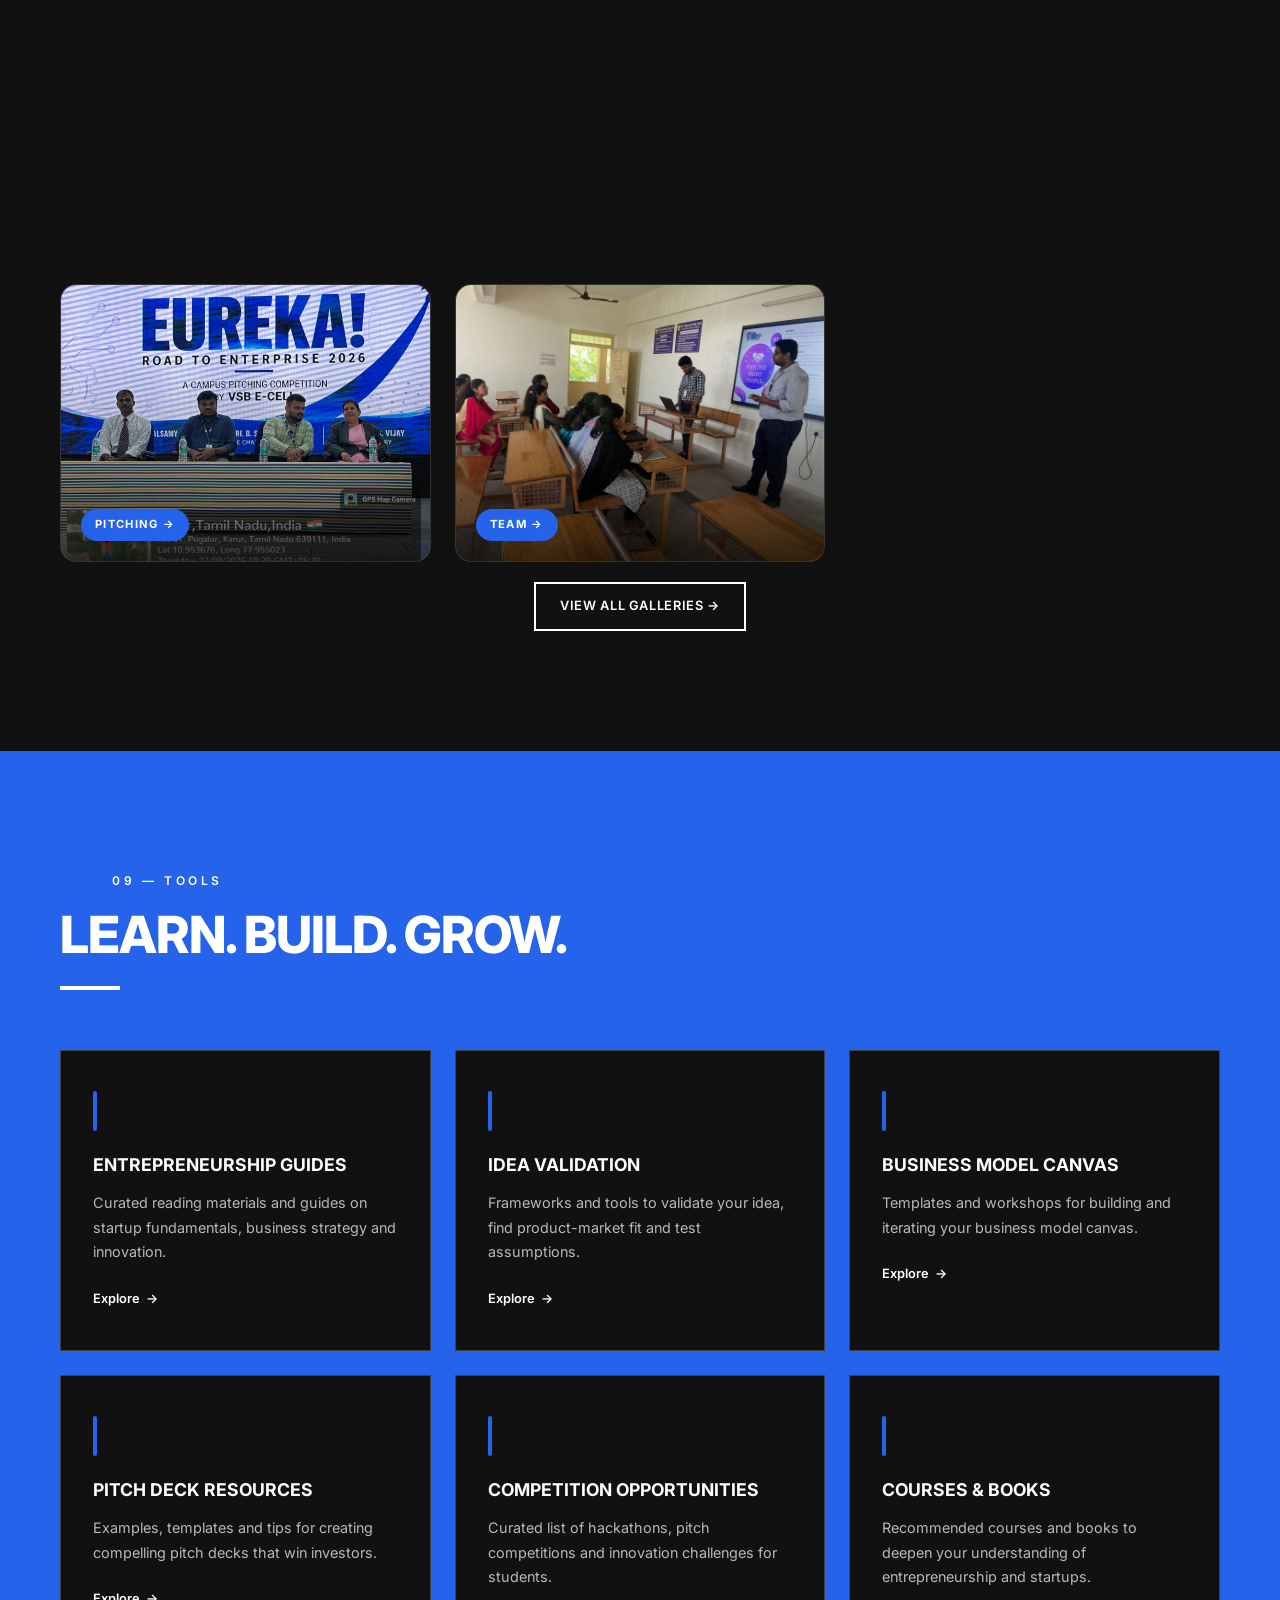
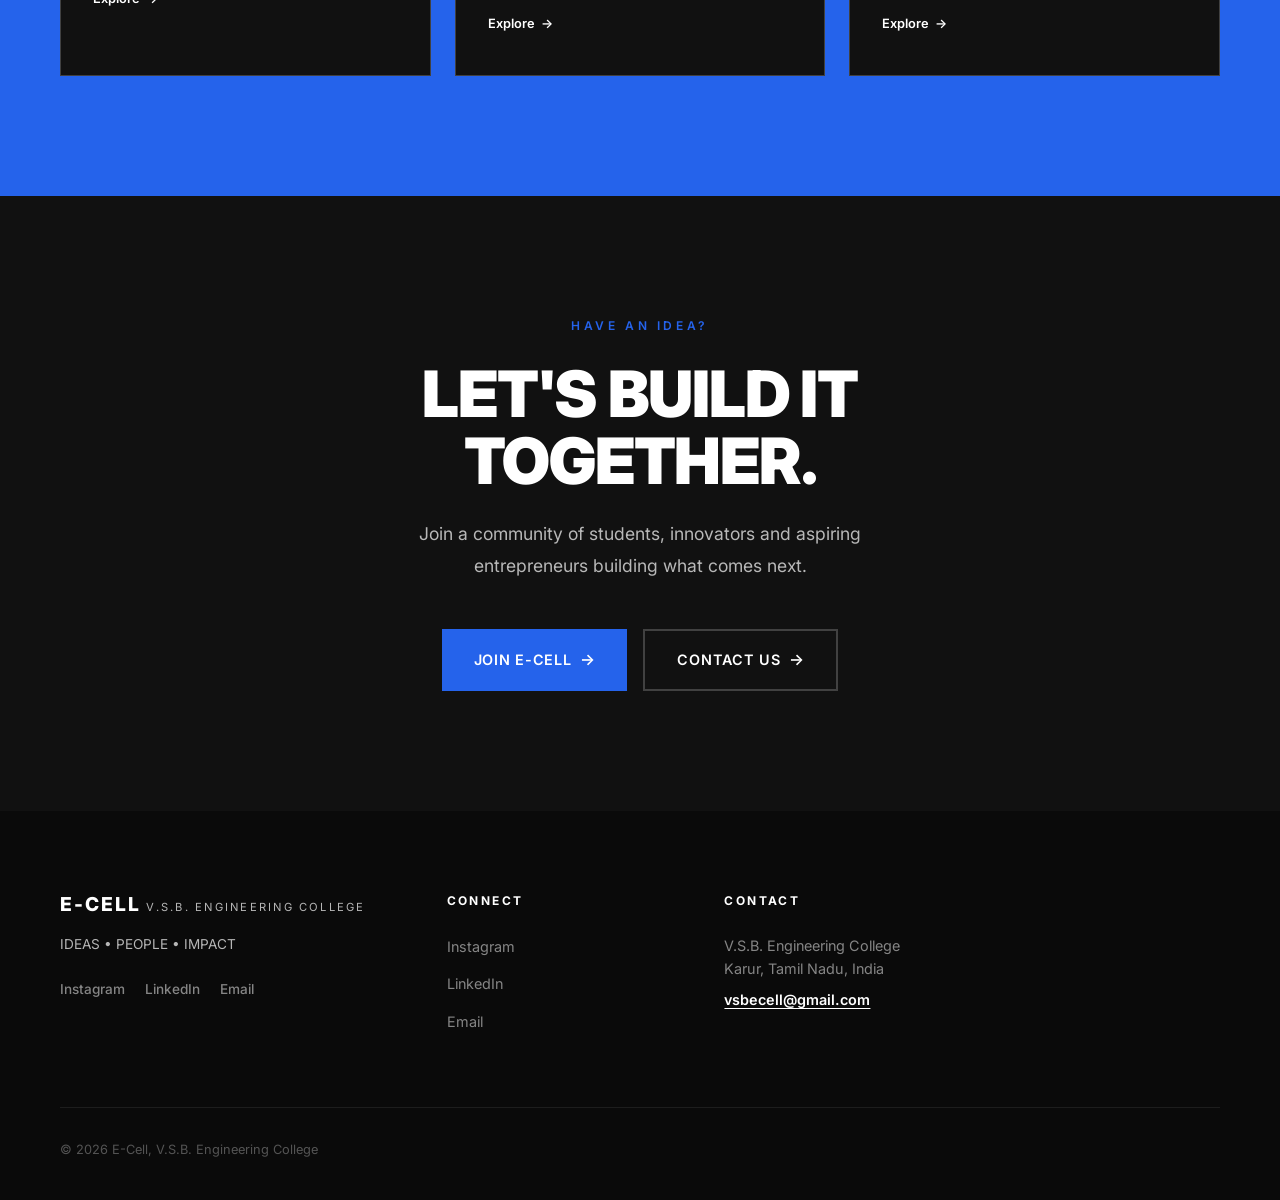
==== commit b92892c9: "Add Letters section: listing page and three long-form articles - letters.html: featured + archive li" ====
--- a/index.html
+++ b/index.html
@@ -38,6 +38,7 @@
         <li><a href="#about">About</a></li>
         <li><a href="#programs">Programs</a></li>
         <li><a href="#events">Events</a></li>
+        <li><a href="letters.html">Letters</a></li>
         <li><a href="#community">Community</a></li>
         <li><a href="#team">Team</a></li>
         <li><a href="#resources">Resources</a></li>
@@ -57,6 +58,7 @@
     <a href="#about">ABOUT</a>
     <a href="#programs">PROGRAMS</a>
     <a href="#events">EVENTS</a>
+    <a href="letters.html">LETTERS</a>
     <a href="#community">COMMUNITY</a>
     <a href="#team">TEAM</a>
     <a href="#resources">RESOURCES</a>
